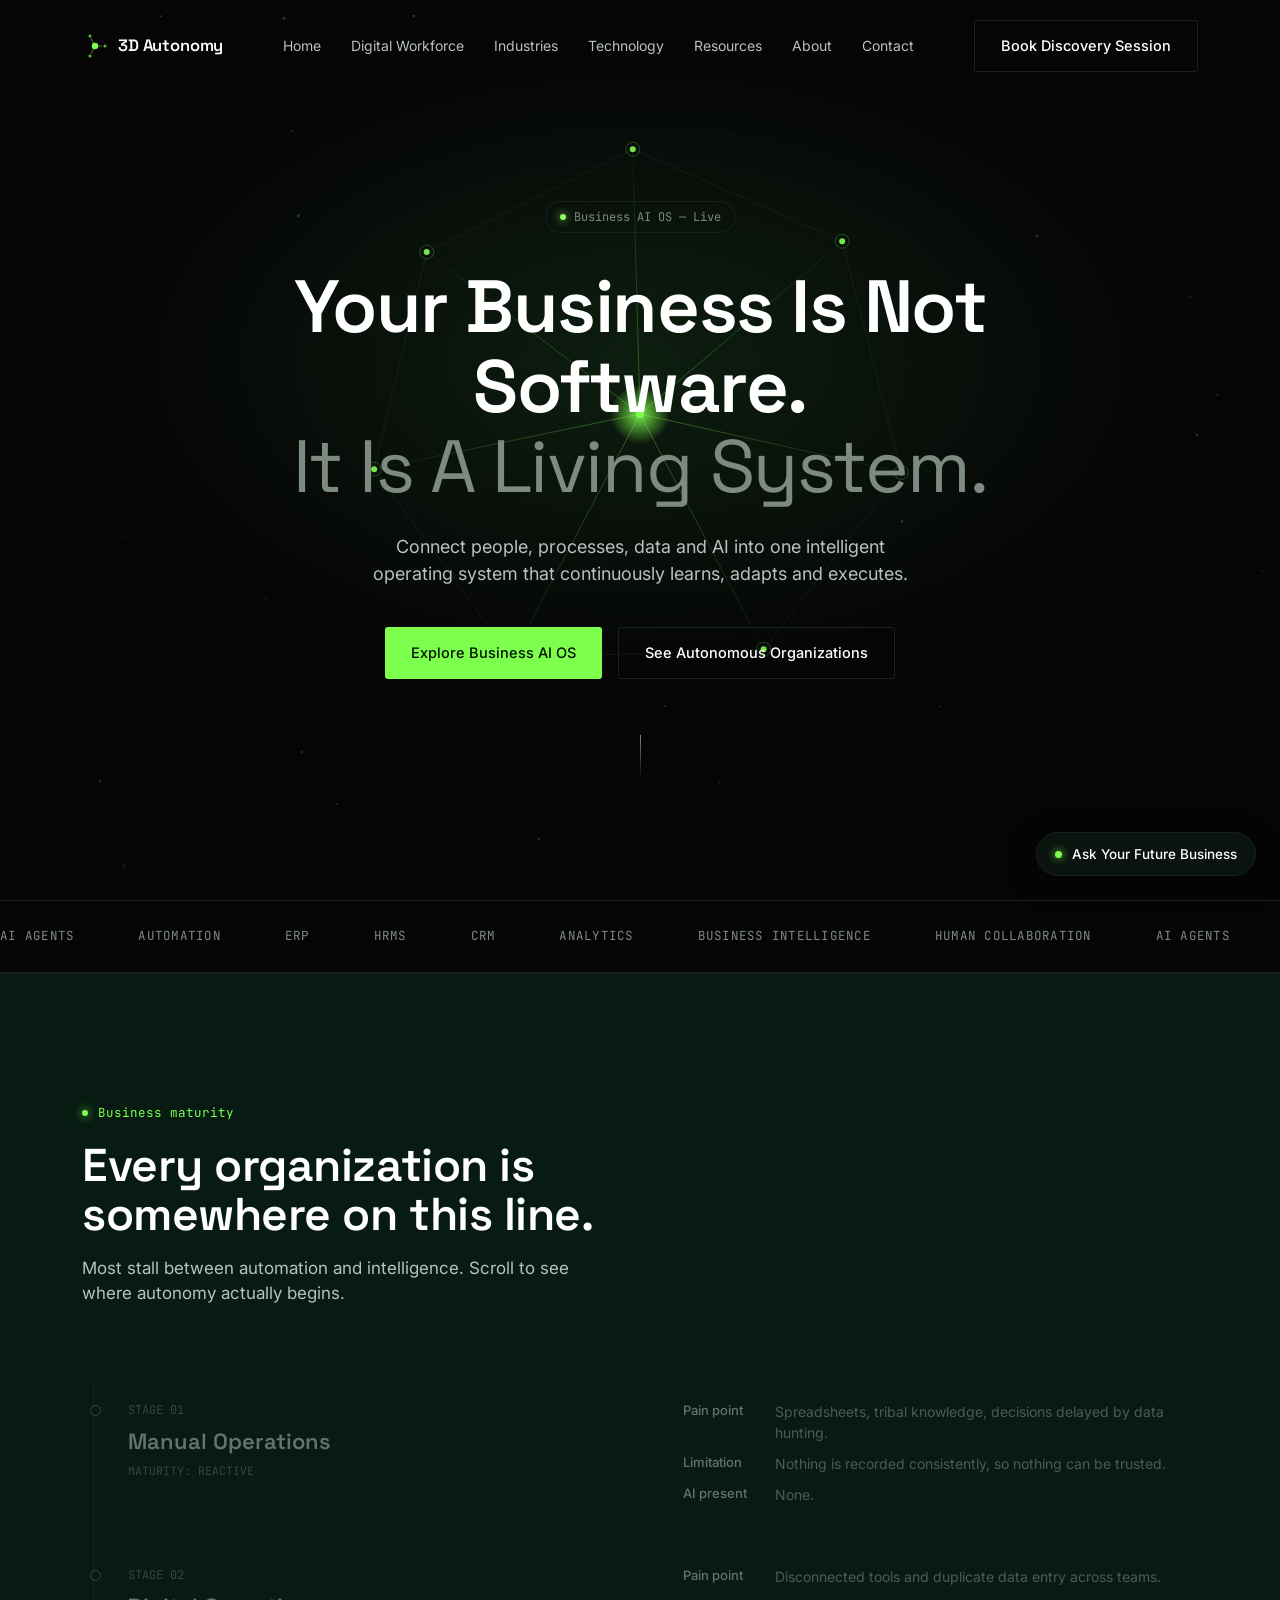
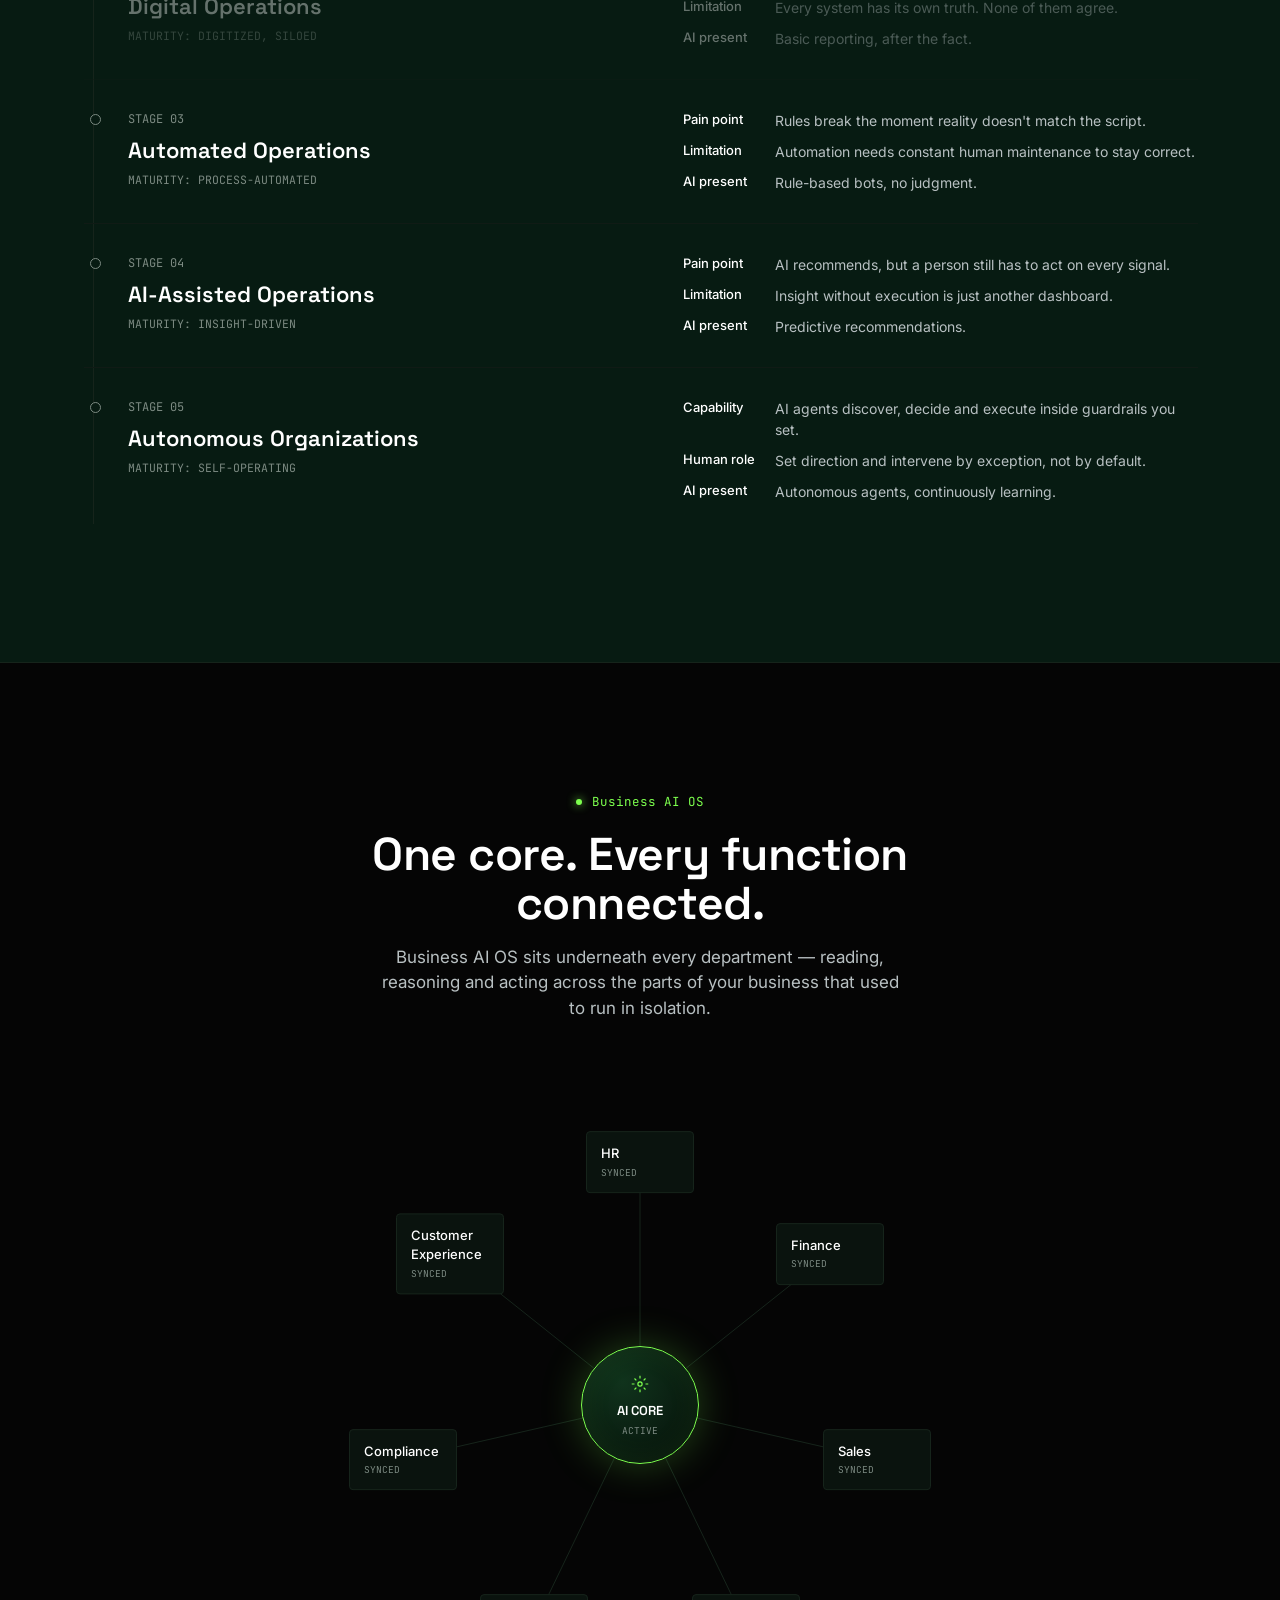
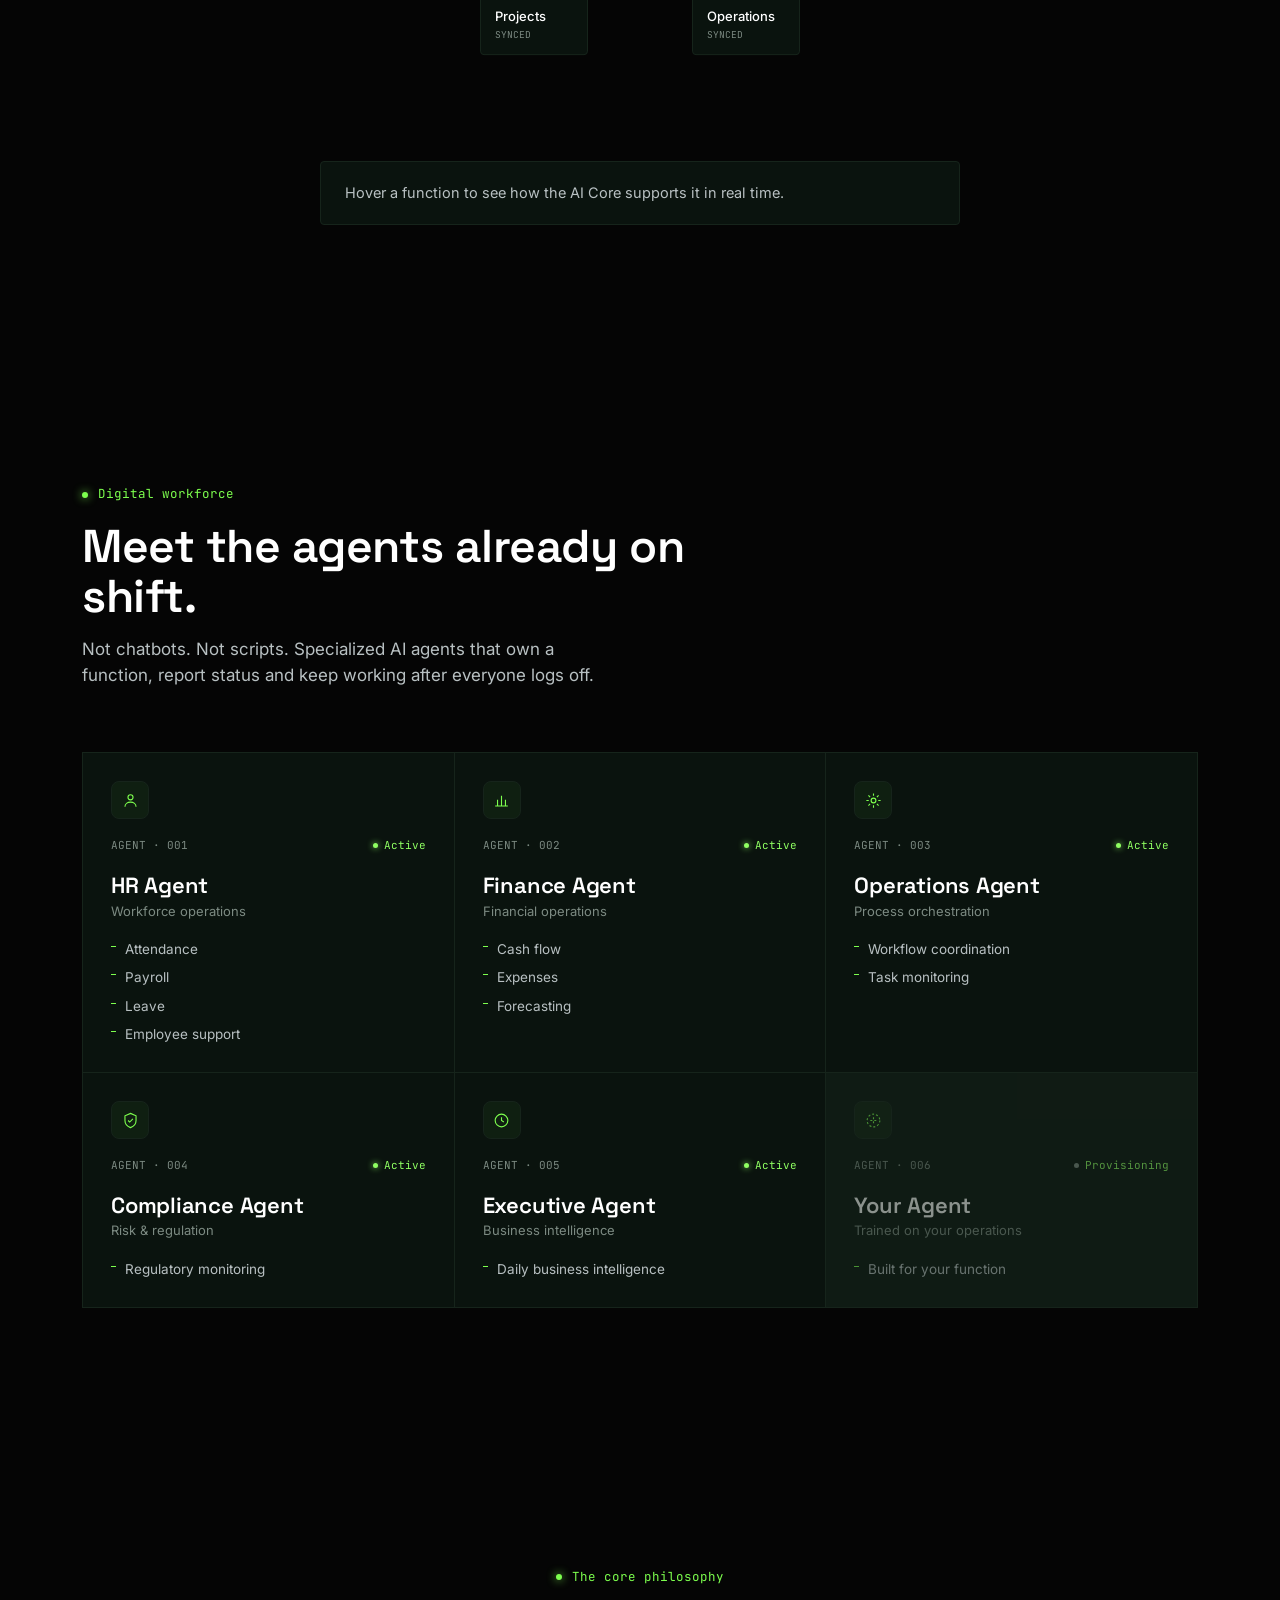
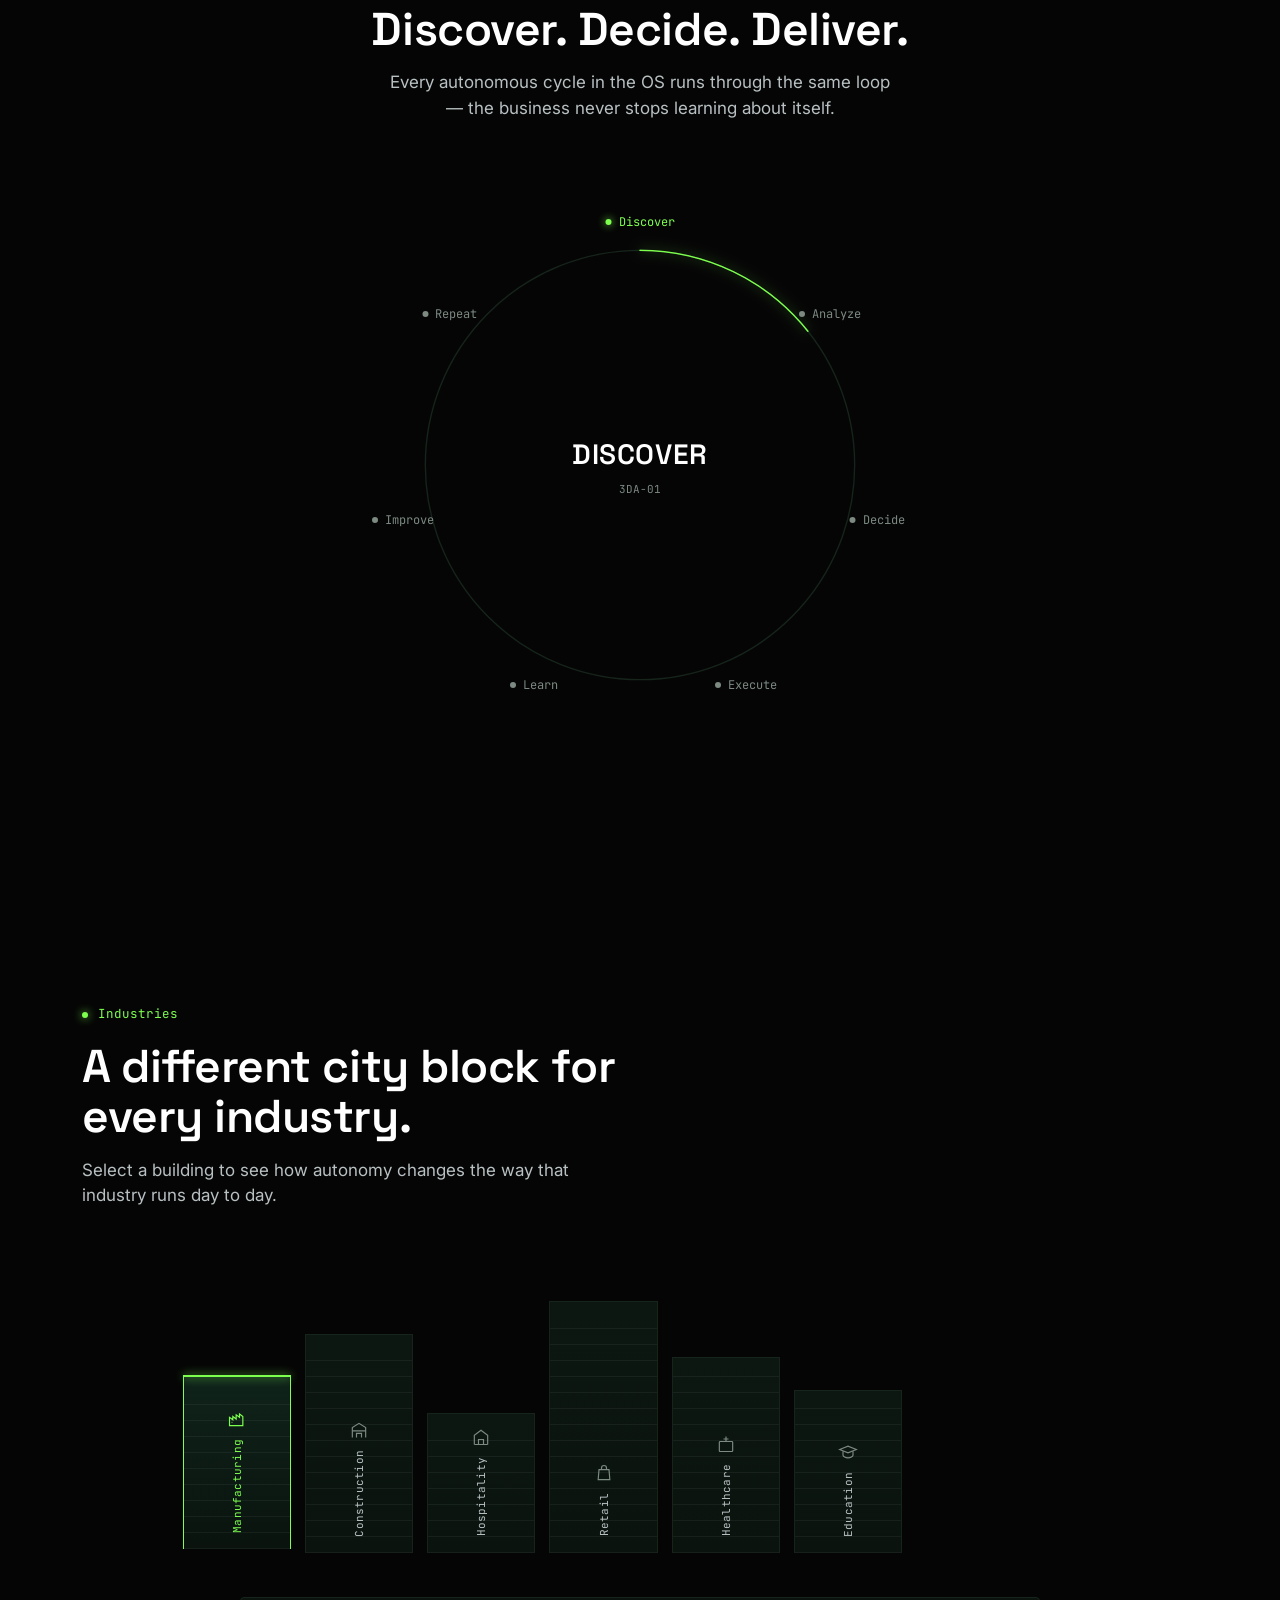
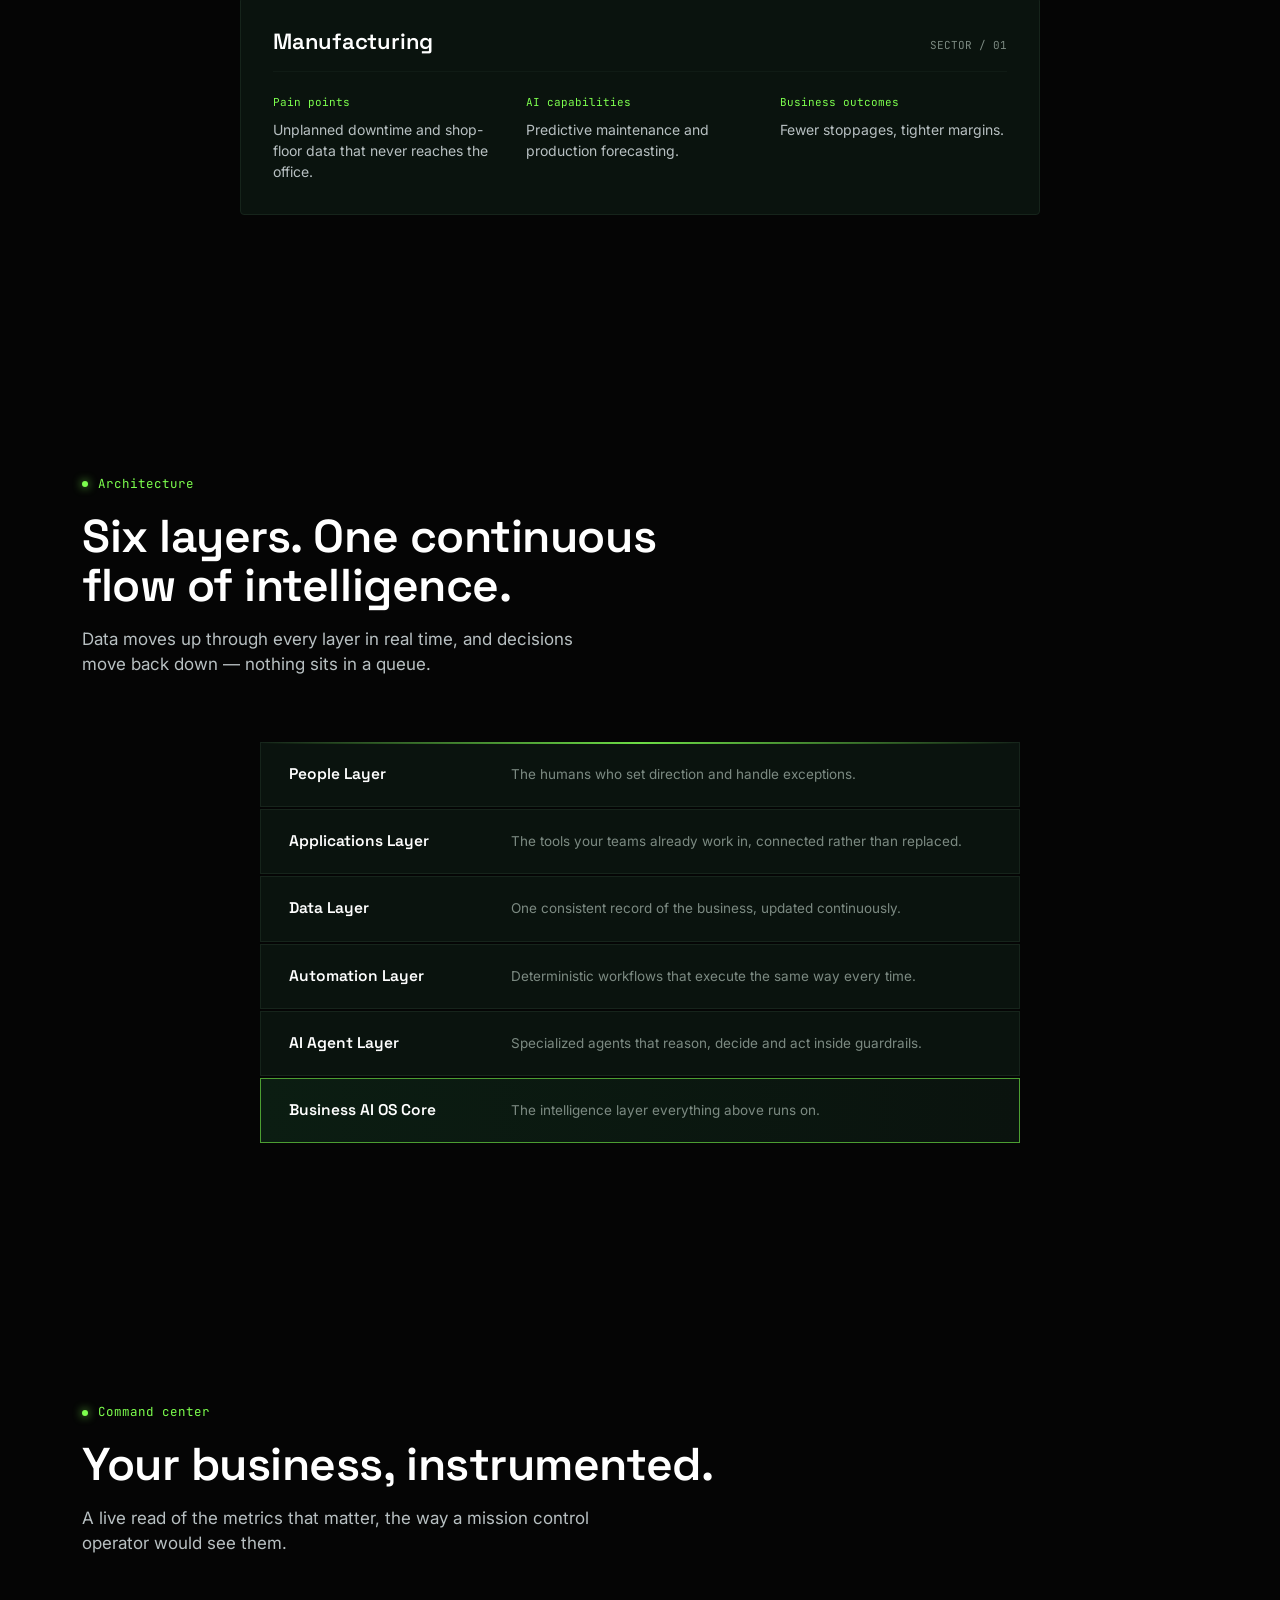
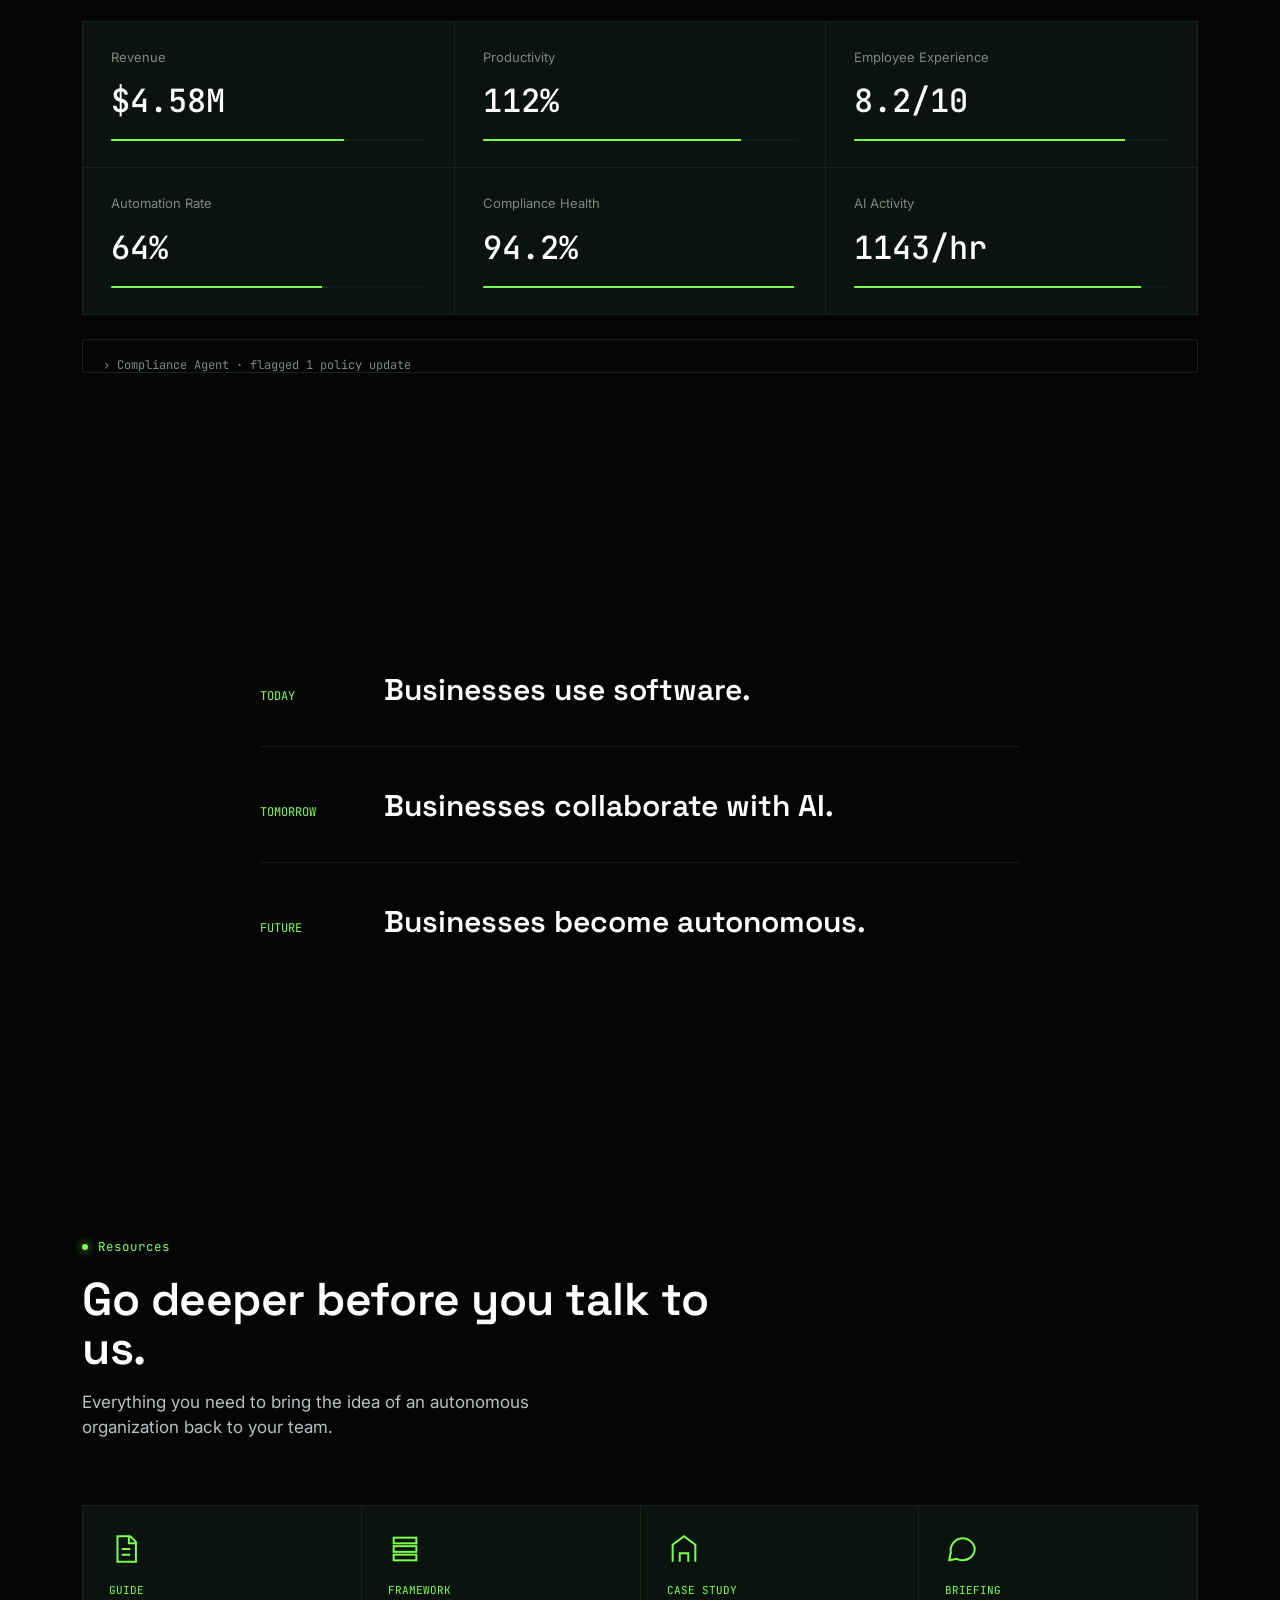
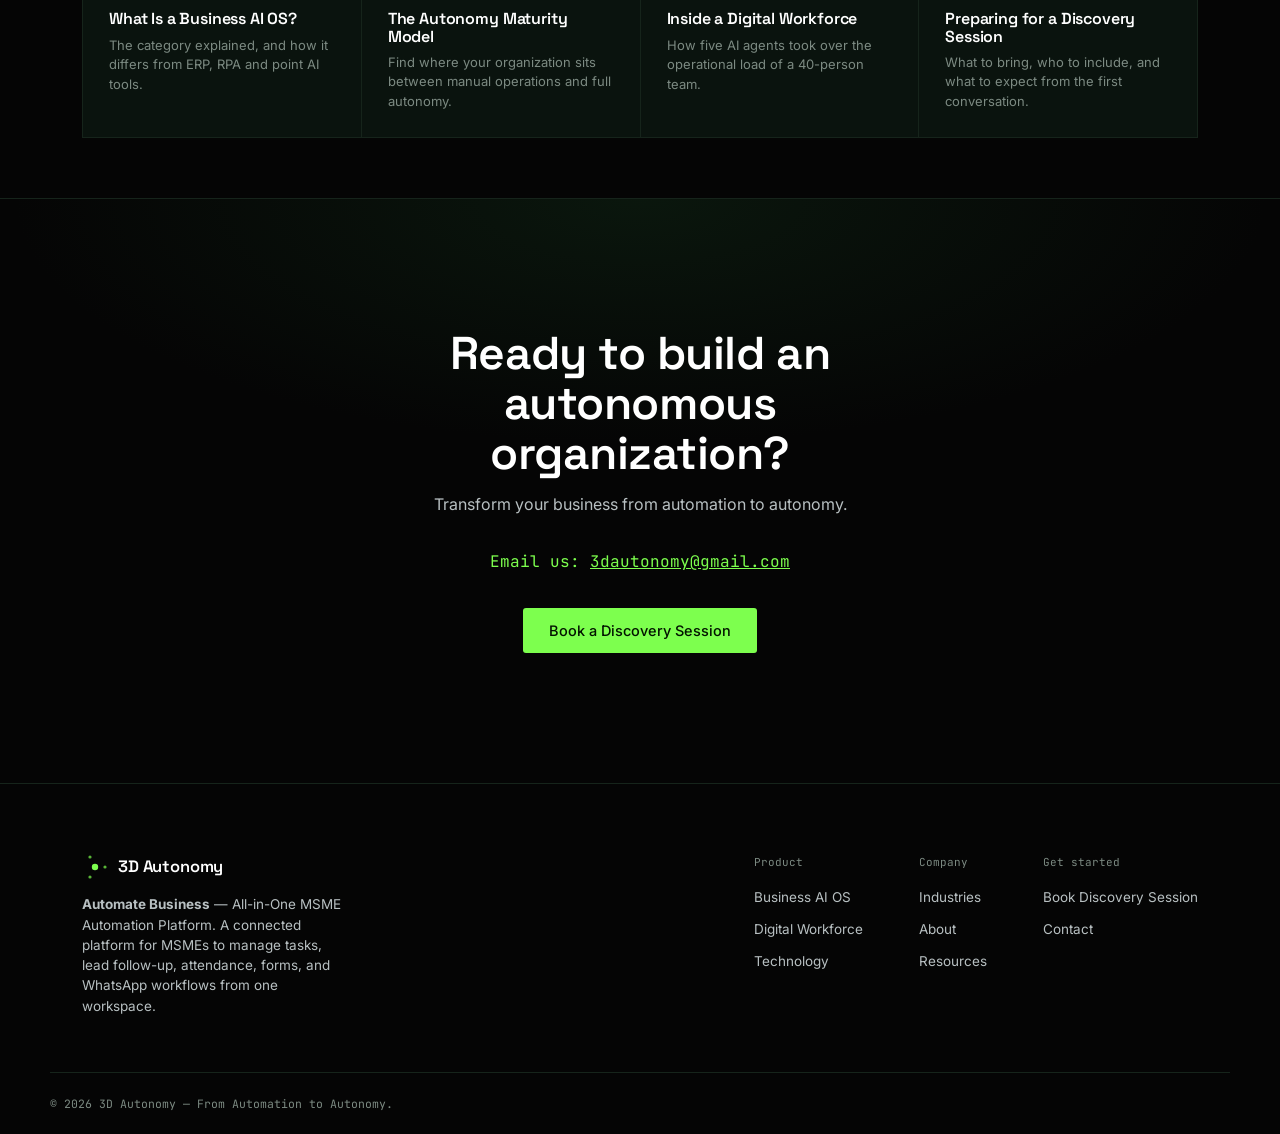
==== index.html @ 0f7bc3d1 "init" ====
<!DOCTYPE html>
<html lang="en">
<head>
<meta charset="UTF-8">
<meta name="viewport" content="width=device-width, initial-scale=1.0">
<title>3D Autonomy — The Operating System for Autonomous Organizations</title>
<meta name="description" content="3D Autonomy is a Business AI OS that unifies AI agents, automation, ERP, HRMS, CRM and analytics into one intelligence layer — moving organizations from automation to autonomy.">
<link rel="icon" type="image/svg+xml" href="data:image/svg+xml,%3Csvg xmlns='http://www.w3.org/2000/svg' style='transform:rotate(90deg)' viewBox='0 0 26 26'%3E%3Ccircle cx='13' cy='13' r='3.2' fill='%237DFF4E'/%3E%3Ccircle cx='13' cy='3' r='1.6' fill='%237DFF4E' opacity='0.7'/%3E%3Ccircle cx='23' cy='18' r='1.6' fill='%237DFF4E' opacity='0.7'/%3E%3Ccircle cx='3' cy='18' r='1.6' fill='%237DFF4E' opacity='0.7'/%3E%3Cpath d='M13 6V10.5M13 13L20.8 17M13 13L5.2 17' stroke='%237DFF4E' stroke-width='1' opacity='0.5'/%3E%3C/svg%3E">
<link rel="preconnect" href="https://fonts.googleapis.com">
<link rel="preconnect" href="https://fonts.gstatic.com" crossorigin>
<link href="https://fonts.googleapis.com/css2?family=Space+Grotesk:wght@400;500;600;700&family=Inter:wght@400;500;600&family=JetBrains+Mono:wght@400;500&display=swap" rel="stylesheet">
<link rel="stylesheet" href="style.css">
</head>
<body>

<header id="site-header">
  <div class="wrap">
    <nav>
      <a href="#home" class="logo">
        <svg class="logo-mark" viewBox="0 0 26 26" fill="none">
          <circle cx="13" cy="13" r="3.2" fill="#7DFF4E"/>
          <circle cx="13" cy="3" r="1.6" fill="#7DFF4E" opacity="0.7"/>
          <circle cx="23" cy="18" r="1.6" fill="#7DFF4E" opacity="0.7"/>
          <circle cx="3" cy="18" r="1.6" fill="#7DFF4E" opacity="0.7"/>
          <path d="M13 6V10.5M13 13L20.8 17M13 13L5.2 17" stroke="#7DFF4E" stroke-width="1" opacity="0.5"/>
        </svg>
        3D Autonomy
      </a>
      <div class="nav-links" id="navLinks">
        <a href="#home">Home</a>
      <!--  <a href="#business-os">Business AI OS</a> -->
        <a href="#workforce">Digital Workforce</a>
        <a href="#industries">Industries</a>
        <a href="#technology">Technology</a>
        <a href="#resources">Resources</a>
        <a href="#about">About</a>
        <a href="#contact">Contact</a>
      </div>
      <div class="nav-cta">
        <a href="#contact" class="btn btn-ghost" id="openBookingNav">Book Discovery Session</a>
        <div class="nav-toggle" id="navToggle"><span></span><span></span><span></span></div>
      </div>
    </nav>
  </div>
</header>

<main>
<section class="hero" id="home">
  <canvas id="hero-canvas"></canvas>
  <div class="hero-status" id="heroStatus"><span class="pulse"></span> Business AI OS — Live</div>
  <div class="hero-content">
    <h1 id="heroH1">Your Business Is Not Software.<span class="accent-line">It Is A Living System.</span></h1>
    <p class="lead" id="heroLead">Connect people, processes, data and AI into one intelligent operating system that continuously learns, adapts and executes.</p>
    <div class="hero-ctas" id="heroCtas">
      <a href="#business-os" class="btn btn-primary">Explore Business AI OS</a>
      <a href="#future" class="btn btn-ghost">See Autonomous Organizations</a>
    </div>
  </div>
  <div class="hero-scroll-cue" id="heroCue"></div>
</section>

<div class="strip">
  <div class="strip-track">
    <span>AI AGENTS</span><span>AUTOMATION</span><span>ERP</span><span>HRMS</span><span>CRM</span><span>ANALYTICS</span><span>BUSINESS INTELLIGENCE</span><span>HUMAN COLLABORATION</span>
    <span>AI AGENTS</span><span>AUTOMATION</span><span>ERP</span><span>HRMS</span><span>CRM</span><span>ANALYTICS</span><span>BUSINESS INTELLIGENCE</span><span>HUMAN COLLABORATION</span>
  </div>
</div>

<section class="section evo" id="evolution">
  <div class="wrap">
    <div class="section-head">
      <div class="kicker"><span class="dot"></span>Business maturity</div>
      <h2>Every organization is somewhere on this line.</h2>
      <p>Most stall between automation and intelligence. Scroll to see where autonomy actually begins.</p>
    </div>
    <div class="evo-rail">
      <div class="evo-track" id="evoTrack">
        <div class="evo-line"></div>
        <div class="evo-line-fill" id="evoFill"></div>

        <div class="evo-stage" data-evo>
          <div class="evo-dot"></div>
          <div>
            <div class="evo-num">STAGE 01</div>
            <div class="evo-title">Manual Operations</div>
            <div class="evo-maturity">MATURITY: REACTIVE</div>
          </div>
          <div class="evo-detail">
            <div class="evo-detail-row"><b>Pain point</b>Spreadsheets, tribal knowledge, decisions delayed by data hunting.</div>
            <div class="evo-detail-row"><b>Limitation</b>Nothing is recorded consistently, so nothing can be trusted.</div>
            <div class="evo-detail-row"><b>AI present</b>None.</div>
          </div>
        </div>

        <div class="evo-stage" data-evo>
          <div class="evo-dot"></div>
          <div>
            <div class="evo-num">STAGE 02</div>
            <div class="evo-title">Digital Operations</div>
            <div class="evo-maturity">MATURITY: DIGITIZED, SILOED</div>
          </div>
          <div class="evo-detail">
            <div class="evo-detail-row"><b>Pain point</b>Disconnected tools and duplicate data entry across teams.</div>
            <div class="evo-detail-row"><b>Limitation</b>Every system has its own truth. None of them agree.</div>
            <div class="evo-detail-row"><b>AI present</b>Basic reporting, after the fact.</div>
          </div>
        </div>

        <div class="evo-stage" data-evo>
          <div class="evo-dot"></div>
          <div>
            <div class="evo-num">STAGE 03</div>
            <div class="evo-title">Automated Operations</div>
            <div class="evo-maturity">MATURITY: PROCESS-AUTOMATED</div>
          </div>
          <div class="evo-detail">
            <div class="evo-detail-row"><b>Pain point</b>Rules break the moment reality doesn't match the script.</div>
            <div class="evo-detail-row"><b>Limitation</b>Automation needs constant human maintenance to stay correct.</div>
            <div class="evo-detail-row"><b>AI present</b>Rule-based bots, no judgment.</div>
          </div>
        </div>

        <div class="evo-stage" data-evo>
          <div class="evo-dot"></div>
          <div>
            <div class="evo-num">STAGE 04</div>
            <div class="evo-title">AI-Assisted Operations</div>
            <div class="evo-maturity">MATURITY: INSIGHT-DRIVEN</div>
          </div>
          <div class="evo-detail">
            <div class="evo-detail-row"><b>Pain point</b>AI recommends, but a person still has to act on every signal.</div>
            <div class="evo-detail-row"><b>Limitation</b>Insight without execution is just another dashboard.</div>
            <div class="evo-detail-row"><b>AI present</b>Predictive recommendations.</div>
          </div>
        </div>

        <div class="evo-stage" data-evo>
          <div class="evo-dot"></div>
          <div>
            <div class="evo-num">STAGE 05</div>
            <div class="evo-title">Autonomous Organizations</div>
            <div class="evo-maturity">MATURITY: SELF-OPERATING</div>
          </div>
          <div class="evo-detail">
            <div class="evo-detail-row"><b>Capability</b>AI agents discover, decide and execute inside guardrails you set.</div>
            <div class="evo-detail-row"><b>Human role</b>Set direction and intervene by exception, not by default.</div>
            <div class="evo-detail-row"><b>AI present</b>Autonomous agents, continuously learning.</div>
          </div>
        </div>
      </div>
    </div>
  </div>
</section>

<section class="section os-section" id="business-os">
  <div class="wrap">
    <div class="section-head" style="margin-left:auto; margin-right:auto; text-align:center;">
      <div class="kicker" style="justify-content:center;"><span class="dot"></span>Business AI OS</div>
      <h2>One core. Every function connected.</h2>
      <p style="margin:0 auto;">Business AI OS sits underneath every department — reading, reasoning and acting across the parts of your business that used to run in isolation.</p>
    </div>
    <div class="os-diagram" id="osDiagram">
      <svg class="os-lines" id="osLines" viewBox="0 0 640 640"></svg>
      <div class="os-core"><svg class="os-core-icon" viewBox="0 0 24 24" fill="none" stroke="currentColor" stroke-width="1.3"><circle cx="12" cy="12" r="2.3"/><path d="M12 3v3M12 18v3M3 12h3M18 12h3M6 6l2 2M16 16l2 2M18 6l-2 2M8 16l-2 2"/></svg><span>AI CORE</span><small>ACTIVE</small></div>
    </div>
    <div class="os-detail" id="osDetail">Hover a function to see how the AI Core supports it in real time.</div>
  </div>
</section>

<section class="section workforce" id="workforce">
  <div class="wrap">
    <div class="section-head">
      <div class="kicker"><span class="dot"></span>Digital workforce</div>
      <h2>Meet the agents already on shift.</h2>
      <p>Not chatbots. Not scripts. Specialized AI agents that own a function, report status and keep working after everyone logs off.</p>
    </div>
    <div class="agent-grid">
      <div class="agent-card">
        <div class="agent-icon"><svg viewBox="0 0 24 24" fill="none" stroke="currentColor" stroke-width="1.4"><circle cx="12" cy="8" r="3.2"/><path d="M5 20c0-3.5 3.1-6 7-6s7 2.5 7 6"/></svg></div>
        <div class="agent-top">
          <div class="agent-id">AGENT · 001</div>
          <div class="agent-status"><span class="pulse-sm"></span>Active</div>
        </div>
        <h3>HR Agent</h3>
        <p class="agent-role">Workforce operations</p>
        <ul class="agent-tasks">
          <li>Attendance</li><li>Payroll</li><li>Leave</li><li>Employee support</li>
        </ul>
      </div>
      <div class="agent-card">
        <div class="agent-icon"><svg viewBox="0 0 24 24" fill="none" stroke="currentColor" stroke-width="1.4"><path d="M4 19h16M7 19V11M12 19V6M17 19v-8"/></svg></div>
        <div class="agent-top">
          <div class="agent-id">AGENT · 002</div>
          <div class="agent-status"><span class="pulse-sm"></span>Active</div>
        </div>
        <h3>Finance Agent</h3>
        <p class="agent-role">Financial operations</p>
        <ul class="agent-tasks">
          <li>Cash flow</li><li>Expenses</li><li>Forecasting</li>
        </ul>
      </div>
      <div class="agent-card">
        <div class="agent-icon"><svg viewBox="0 0 24 24" fill="none" stroke="currentColor" stroke-width="1.4"><circle cx="12" cy="12" r="3"/><path d="M12 3v3M12 18v3M3 12h3M18 12h3M5.6 5.6l2.1 2.1M16.3 16.3l2.1 2.1M18.4 5.6l-2.1 2.1M7.7 16.3l-2.1 2.1"/></svg></div>
        <div class="agent-top">
          <div class="agent-id">AGENT · 003</div>
          <div class="agent-status"><span class="pulse-sm"></span>Active</div>
        </div>
        <h3>Operations Agent</h3>
        <p class="agent-role">Process orchestration</p>
        <ul class="agent-tasks">
          <li>Workflow coordination</li><li>Task monitoring</li>
        </ul>
      </div>
      <div class="agent-card">
        <div class="agent-icon"><svg viewBox="0 0 24 24" fill="none" stroke="currentColor" stroke-width="1.4"><path d="M12 3l7 3v6c0 4.5-3 7.5-7 9-4-1.5-7-4.5-7-9V6l7-3z"/><path d="M9 12l2 2 4-4"/></svg></div>
        <div class="agent-top">
          <div class="agent-id">AGENT · 004</div>
          <div class="agent-status"><span class="pulse-sm"></span>Active</div>
        </div>
        <h3>Compliance Agent</h3>
        <p class="agent-role">Risk &amp; regulation</p>
        <ul class="agent-tasks">
          <li>Regulatory monitoring</li>
        </ul>
      </div>
      <div class="agent-card">
        <div class="agent-icon"><svg viewBox="0 0 24 24" fill="none" stroke="currentColor" stroke-width="1.4"><circle cx="12" cy="12" r="8"/><path d="M12 8v4l3 2"/></svg></div>
        <div class="agent-top">
          <div class="agent-id">AGENT · 005</div>
          <div class="agent-status"><span class="pulse-sm"></span>Active</div>
        </div>
        <h3>Executive Agent</h3>
        <p class="agent-role">Business intelligence</p>
        <ul class="agent-tasks">
          <li>Daily business intelligence</li>
        </ul>
      </div>
      <div class="agent-card agent-card-ghost">
        <div class="agent-icon"><svg viewBox="0 0 24 24" fill="none" stroke="currentColor" stroke-width="1.4" stroke-dasharray="2.5 2.5"><circle cx="12" cy="12" r="8"/><path d="M12 8v8M8 12h8"/></svg></div>
        <div class="agent-top">
          <div class="agent-id">AGENT · 006</div>
          <div class="agent-status"><span class="pulse-sm off"></span>Provisioning</div>
        </div>
        <h3>Your Agent</h3>
        <p class="agent-role">Trained on your operations</p>
        <ul class="agent-tasks">
          <li>Built for your function</li>
        </ul>
      </div>
    </div>
  </div>
</section>

<section class="section loop-section" id="loop">
  <div class="wrap">
    <div class="section-head" style="margin-left:auto;margin-right:auto;text-align:center;">
      <div class="kicker" style="justify-content:center;"><span class="dot"></span>The core philosophy</div>
      <h2>Discover. Decide. Deliver.</h2>
      <p style="margin:0 auto;">Every autonomous cycle in the OS runs through the same loop — the business never stops learning about itself.</p>
    </div>
    <div class="loop-wrap">
      <svg class="loop-svg" viewBox="0 0 600 600" id="loopSvg">
        <circle cx="300" cy="300" r="230" class="loop-track"/>
        <circle cx="300" cy="300" r="230" class="loop-progress" id="loopProgress"/>
      </svg>
      <div class="loop-center">
        <div class="loop-phase" id="loopPhaseLabel">DISCOVER</div>
        <div class="loop-sub">3DA-01</div>
      </div>
      <div class="loop-node" data-i="0"><span class="ln-dot"></span>Discover</div>
      <div class="loop-node" data-i="1"><span class="ln-dot"></span>Analyze</div>
      <div class="loop-node" data-i="2"><span class="ln-dot"></span>Decide</div>
      <div class="loop-node" data-i="3"><span class="ln-dot"></span>Execute</div>
      <div class="loop-node" data-i="4"><span class="ln-dot"></span>Learn</div>
      <div class="loop-node" data-i="5"><span class="ln-dot"></span>Improve</div>
      <div class="loop-node" data-i="6"><span class="ln-dot"></span>Repeat</div>
    </div>
  </div>
</section>

<section class="section industries" id="industries">
  <div class="wrap">
    <div class="section-head">
      <div class="kicker"><span class="dot"></span>Industries</div>
      <h2>A different city block for every industry.</h2>
      <p>Select a building to see how autonomy changes the way that industry runs day to day.</p>
    </div>
    <div class="city">
      <div class="city-buildings" id="cityBuildings">
        <button class="building" data-ind="0" style="--h:62%">
          <svg class="b-icon" viewBox="0 0 24 24" fill="none" stroke="currentColor" stroke-width="1.4"><path d="M3 20V10l4 3V9l4 3V7l4 3V6l4 3v11H3z"/><circle cx="6" cy="16" r="0.6" fill="currentColor" stroke="none"/></svg>
          <span class="b-label">Manufacturing</span>
        </button>
        <button class="building" data-ind="1" style="--h:78%">
          <svg class="b-icon" viewBox="0 0 24 24" fill="none" stroke="currentColor" stroke-width="1.4"><path d="M4 21V9l8-5 8 5v12"/><path d="M4 13h16M9 21v-5h6v5"/></svg>
          <span class="b-label">Construction</span>
        </button>
        <button class="building" data-ind="2" style="--h:50%">
          <svg class="b-icon" viewBox="0 0 24 24" fill="none" stroke="currentColor" stroke-width="1.4"><path d="M4 21V10l8-6 8 6v11"/><path d="M9 21v-6h6v6M4 21h16"/></svg>
          <span class="b-label">Hospitality</span>
        </button>
        <button class="building" data-ind="3" style="--h:90%">
          <svg class="b-icon" viewBox="0 0 24 24" fill="none" stroke="currentColor" stroke-width="1.4"><path d="M6 8h12l1 12H5L6 8z"/><path d="M9 8V6a3 3 0 0 1 6 0v2"/></svg>
          <span class="b-label">Retail</span>
        </button>
        <button class="building" data-ind="4" style="--h:70%">
          <svg class="b-icon" viewBox="0 0 24 24" fill="none" stroke="currentColor" stroke-width="1.4"><path d="M12 3v6M9 6h6"/><rect x="4" y="9" width="16" height="12" rx="1"/></svg>
          <span class="b-label">Healthcare</span>
        </button>
        <button class="building" data-ind="5" style="--h:58%">
          <svg class="b-icon" viewBox="0 0 24 24" fill="none" stroke="currentColor" stroke-width="1.4"><path d="M2 9l10-4 10 4-10 4L2 9z"/><path d="M6 11v5c0 1.5 3 3 6 3s6-1.5 6-3v-5"/></svg>
          <span class="b-label">Education</span>
        </button>
      </div>
      <div class="city-ground"></div>
    </div>
    <div class="city-detail" id="cityDetail">
      <div class="cd-inner">
        <div class="cd-head">
          <h3 id="cdTitle">Manufacturing</h3>
          <div class="cd-tag mono" id="cdTag">SECTOR / 01</div>
        </div>
        <div class="cd-grid">
          <div><div class="cd-label">Pain points</div><p id="cdPain"></p></div>
          <div><div class="cd-label">AI capabilities</div><p id="cdCap"></p></div>
          <div><div class="cd-label">Business outcomes</div><p id="cdOut"></p></div>
        </div>
      </div>
    </div>
  </div>
</section>

<section class="section technology" id="technology">
  <img class="section-bg-image" src="https://images.pexels.com/photos/159220/printed-circuit-board-print-plate-via-macro-159220.jpeg?auto=compress&cs=tinysrgb&w=1600" alt="" aria-hidden="true" loading="lazy" onerror="this.style.display='none';">
  <div class="wrap">
    <div class="section-head">
      <div class="kicker"><span class="dot"></span>Architecture</div>
      <h2>Six layers. One continuous flow of intelligence.</h2>
      <p>Data moves up through every layer in real time, and decisions move back down — nothing sits in a queue.</p>
    </div>
    <div class="stack" id="stack">
      <div class="stack-layer" data-l="0"><div class="sl-name">People Layer</div><div class="sl-desc">The humans who set direction and handle exceptions.</div></div>
      <div class="stack-layer" data-l="1"><div class="sl-name">Applications Layer</div><div class="sl-desc">The tools your teams already work in, connected rather than replaced.</div></div>
      <div class="stack-layer" data-l="2"><div class="sl-name">Data Layer</div><div class="sl-desc">One consistent record of the business, updated continuously.</div></div>
      <div class="stack-layer" data-l="3"><div class="sl-name">Automation Layer</div><div class="sl-desc">Deterministic workflows that execute the same way every time.</div></div>
      <div class="stack-layer" data-l="4"><div class="sl-name">AI Agent Layer</div><div class="sl-desc">Specialized agents that reason, decide and act inside guardrails.</div></div>
      <div class="stack-layer stack-core" data-l="5"><div class="sl-name">Business AI OS Core</div><div class="sl-desc">The intelligence layer everything above runs on.</div></div>
      <div class="stack-pulse" id="stackPulse"></div>
    </div>
  </div>
</section>

<section class="section command" id="command-center">
  <img class="section-bg-image" src="https://images.pexels.com/photos/17323801/pexels-photo-17323801/free-photo-of-network-rack.jpeg?auto=compress&w=1600" alt="" aria-hidden="true" loading="lazy" onerror="this.style.display='none';">
  <div class="wrap">
    <div class="section-head">
      <div class="kicker"><span class="dot"></span>Command center</div>
      <h2>Your business, instrumented.</h2>
      <p>A live read of the metrics that matter, the way a mission control operator would see them.</p>
    </div>
    <div class="cc-grid" id="ccGrid">
      <div class="cc-card">
        <div class="cc-label">Revenue</div>
        <div class="cc-value mono" data-target="4.82" data-prefix="$" data-suffix="M">$0.00M</div>
        <div class="cc-bar"><span style="width:74%"></span></div>
      </div>
      <div class="cc-card">
        <div class="cc-label">Productivity</div>
        <div class="cc-value mono" data-target="118" data-suffix="%">0%</div>
        <div class="cc-bar"><span style="width:82%"></span></div>
      </div>
      <div class="cc-card">
        <div class="cc-label">Employee Experience</div>
        <div class="cc-value mono" data-target="8.6" data-suffix="/10">0/10</div>
        <div class="cc-bar"><span style="width:86%"></span></div>
      </div>
      <div class="cc-card">
        <div class="cc-label">Automation Rate</div>
        <div class="cc-value mono" data-target="67" data-suffix="%">0%</div>
        <div class="cc-bar"><span style="width:67%"></span></div>
      </div>
      <div class="cc-card">
        <div class="cc-label">Compliance Health</div>
        <div class="cc-value mono" data-target="99.2" data-suffix="%">0%</div>
        <div class="cc-bar"><span style="width:99%"></span></div>
      </div>
      <div class="cc-card">
        <div class="cc-label">AI Activity</div>
        <div class="cc-value mono" data-target="1204" data-suffix="/hr">0/hr</div>
        <div class="cc-bar"><span style="width:91%"></span></div>
      </div>
    </div>
    <div class="cc-feed mono" id="ccFeed"></div>
  </div>
</section>

<section class="section future" id="future">
  <div class="wrap">
    <div class="future-track">
      <div class="future-row" data-f>
        <div class="future-when mono">TODAY</div>
        <div class="future-what">Businesses use software.</div>
      </div>
      <div class="future-row" data-f>
        <div class="future-when mono">TOMORROW</div>
        <div class="future-what">Businesses collaborate with AI.</div>
      </div>
      <div class="future-row" data-f>
        <div class="future-when mono">FUTURE</div>
        <div class="future-what">Businesses become autonomous.</div>
      </div>
    </div>
  </div>
</section>

<section class="section" id="resources" style="padding-bottom:60px;">
  <div class="wrap">
    <div class="section-head">
      <div class="kicker"><span class="dot"></span>Resources</div>
      <h2>Go deeper before you talk to us.</h2>
      <p>Everything you need to bring the idea of an autonomous organization back to your team.</p>
    </div>
    <div class="resources-grid">
      <div class="resource-card">
        <div class="resource-icon"><svg viewBox="0 0 24 24" fill="none" stroke="currentColor" stroke-width="1.4"><path d="M6 3h9l4 4v14H6V3z"/><path d="M14 3v5h5M9 12h6M9 16h6"/></svg></div>
        <div class="resource-tag">GUIDE</div>
        <h4>What Is a Business AI OS?</h4>
        <p>The category explained, and how it differs from ERP, RPA and point AI tools.</p>
      </div>
      <div class="resource-card">
        <div class="resource-icon"><svg viewBox="0 0 24 24" fill="none" stroke="currentColor" stroke-width="1.4"><rect x="4" y="4" width="16" height="4"/><rect x="4" y="10" width="16" height="4"/><rect x="4" y="16" width="16" height="4"/></svg></div>
        <div class="resource-tag">FRAMEWORK</div>
        <h4>The Autonomy Maturity Model</h4>
        <p>Find where your organization sits between manual operations and full autonomy.</p>
      </div>
      <div class="resource-card">
        <div class="resource-icon"><svg viewBox="0 0 24 24" fill="none" stroke="currentColor" stroke-width="1.4"><path d="M4 21V9l8-6 8 6v12"/><path d="M9 21v-6h6v6"/></svg></div>
        <div class="resource-tag">CASE STUDY</div>
        <h4>Inside a Digital Workforce</h4>
        <p>How five AI agents took over the operational load of a 40-person team.</p>
      </div>
      <div class="resource-card">
        <div class="resource-icon"><svg viewBox="0 0 24 24" fill="none" stroke="currentColor" stroke-width="1.4"><path d="M21 11.5a8.4 8.4 0 0 1-8.9 8.4 8.5 8.5 0 0 1-3.8-1L3 20l1.1-5.5A8.4 8.4 0 1 1 21 11.5z"/></svg></div>
        <div class="resource-tag">BRIEFING</div>
        <h4>Preparing for a Discovery Session</h4>
        <p>What to bring, who to include, and what to expect from the first conversation.</p>
      </div>
    </div>
  </div>
</section>

<section class="section contact" id="contact">
  <div class="wrap contact-wrap">
    <h2>Ready to build an autonomous organization?</h2>
    <p>Transform your business from automation to autonomy.</p>
        <div style="margin-bottom: 34px; font-family: var(--font-mono); color: var(--accent);">
          Email us: <a href="mailto:3dautonomy@gmail.com" style="text-decoration: underline;">3dautonomy@gmail.com</a>
        </div>
        <button type="button" class="btn btn-primary" id="openBookingContact">Book a Discovery Session</button>
  </div>
</section>

<footer id="about">
  <div class="wrap footer-grid">
    <div>
      <a href="#home" class="logo footer-logo">
        <svg class="logo-mark" viewBox="0 0 26 26" fill="none">
          <circle cx="13" cy="13" r="3.2" fill="#7DFF4E"/>
          <circle cx="13" cy="3" r="1.6" fill="#7DFF4E" opacity="0.7"/>
          <circle cx="23" cy="18" r="1.6" fill="#7DFF4E" opacity="0.7"/>
          <circle cx="3" cy="18" r="1.6" fill="#7DFF4E" opacity="0.7"/>
        </svg>
        3D Autonomy
      </a>
      <p class="footer-tag"><strong>Automate Business</strong> — All-in-One MSME Automation Platform. A connected platform for MSMEs to manage tasks, lead follow-up, attendance, forms, and WhatsApp workflows from one workspace.</p>
    </div>
    <div class="footer-cols">
      <div>
        <div class="footer-h">Product</div>
        <a href="#business-os">Business AI OS</a>
        <a href="#workforce">Digital Workforce</a>
        <a href="#technology">Technology</a>
      </div>
      <div>
        <div class="footer-h">Company</div>
        <a href="#industries">Industries</a>
        <a href="#about">About</a>
        <a href="#resources">Resources</a>
      </div>
      <div>
        <div class="footer-h">Get started</div>
        <a href="#contact" id="openBookingFooter">Book Discovery Session</a>
        <a href="#contact">Contact</a>
      </div>
    </div>
  </div>
  <div class="wrap footer-bottom mono">© 2026 3D Autonomy — From Automation to Autonomy.</div>
</footer>
</main>

<div class="copilot" id="copilot">
  <div class="copilot-panel" id="copilotPanel">
    <div class="cp-head">
      <div>
        <div class="cp-title">Ask Your Future Business</div>
        <div class="cp-sub mono">Strategist mode</div>
      </div>
      <button class="cp-close" id="cpClose">&times;</button>
    </div>
    <div class="cp-body" id="cpBody">
      <div class="cp-msg cp-msg-bot">I think in systems, not tickets. Ask me where autonomy could take your business.</div>
    </div>
    <div class="cp-prompts" id="cpPrompts">
      <button data-q="How can I reduce manual work?">How can I reduce manual work?</button>
      <button data-q="What is Business AI OS?">What is Business AI OS?</button>
      <button data-q="How can AI improve operations?">How can AI improve operations?</button>
      <button data-q="What does an autonomous organization look like?">What does an autonomous organization look like?</button>
    </div>
    <form class="cp-input-row" id="cpForm">
      <input type="text" id="cpInput" placeholder="Ask about your business..." autocomplete="off">
      <button type="submit" aria-label="Send">→</button>
    </form>
  </div>
  <button class="copilot-fab" id="copilotFab">
    <span class="fab-dot"></span>
    <span class="fab-label">Ask Your Future Business</span>
  </button>
</div>

<div class="modal-overlay" id="bookingOverlay">
  <div class="modal-box">
    <div class="modal-head">
      <h3>Book a Discovery Session</h3>
      <button class="modal-close" id="bookingClose">&times;</button>
    </div>
    <p class="modal-sub">30 minutes to map your operations against Business AI OS. No deck, no pitch — just your business.</p>

    <form id="bookingForm">
      <div class="form-two">
        <div class="form-row">
          <label>Full name</label>
          <input type="text" id="bkName" required>
        </div>
        <div class="form-row">
          <label>Work email</label>
          <input type="email" id="bkEmail" required>
        </div>
      </div>
      <div class="form-two">
        <div class="form-row">
          <label>Company</label>
          <input type="text" id="bkCompany" required>
        </div>
        <div class="form-row">
          <label>Team size</label>
          <select id="bkSize">
            <option>1–20</option>
            <option>21–100</option>
            <option>101–500</option>
            <option>500+</option>
          </select>
        </div>
      </div>
      <div class="form-row">
        <label>What would you want AI to take off your plate first?</label>
        <textarea id="bkMessage" rows="3"></textarea>
      </div>
      <button type="submit" class="btn btn-primary modal-submit">Confirm Discovery Session</button>
      <div class="modal-note">Your details are saved in this browser so we can follow up.</div>
    </form>

    <div class="modal-success" id="bookingSuccess">
      <div class="ms-icon">✓</div>
      <h4>Session request received.</h4>
      <p id="bookingSuccessText">We'll reach out shortly to confirm a time.</p>
    </div>
  </div>
</div>

<script src="script.js"></script>
</body>
</html>
---- style.css ----
:root{
  --bg:#050505;
  --bg-2:#071B12;
  --bg-panel:#0A130E;
  --bg-panel-2:#0D1712;
  --line:#16241B;
  --line-soft:#101B15;
  --accent:#7DFF4E;
  --accent-dim:#4C9E32;
  --success:#8FFF62;
  --text:#FFFFFF;
  --muted:#B8C0C2;
  --muted-2:#7C8A82;
  --font-display:'Space Grotesk', sans-serif;
  --font-body:'Inter', sans-serif;
  --font-mono:'JetBrains Mono', monospace;
  --container: 1180px;
  --ease: cubic-bezier(.16,.84,.28,1);
}
*{margin:0;padding:0;box-sizing:border-box;}
html{scroll-behavior:smooth;}
body{
  background:var(--bg);
  color:var(--text);
  font-family:var(--font-body);
  line-height:1.5;
  -webkit-font-smoothing:antialiased;
  overflow-x:hidden;
}
@media (prefers-reduced-motion: reduce){
  *{animation-duration:0.01ms !important; animation-iteration-count:1 !important; transition-duration:0.01ms !important; scroll-behavior:auto !important;}
}
::selection{background:var(--accent); color:#031400;}
a{color:inherit; text-decoration:none;}
img,svg{display:block; max-width:100%;}
button{font-family:inherit; cursor:pointer; border:none; background:none; color:inherit;}
.wrap{max-width:var(--container); margin:0 auto; padding:0 32px;}
@media (max-width:640px){.wrap{padding:0 20px;}}

h1,h2,h3,h4{font-family:var(--font-display); font-weight:600; letter-spacing:-0.01em; line-height:1.08;}
h2{font-size:clamp(28px,4vw,46px);}
h3{font-size:clamp(18px,2vw,22px);}
p{color:var(--muted);}
.mono{font-family:var(--font-mono);}

.section{padding:130px 0; position:relative;}
@media (max-width:780px){.section{padding:86px 0;}}
.section-tight{padding:90px 0;}

.section-head{max-width:640px; margin-bottom:64px;}
.section-head .kicker{
  display:flex; align-items:center; gap:10px;
  font-family:var(--font-mono); font-size:12.5px; color:var(--accent);
  margin-bottom:18px;
}
.section-head .kicker .dot{width:6px;height:6px;border-radius:50%;background:var(--accent); box-shadow:0 0 10px var(--accent);}
.section-head h2{margin-bottom:16px;}
.section-head p{font-size:17px; max-width:520px;}

.btn{
  display:inline-flex; align-items:center; justify-content:center; gap:8px;
  padding:14px 26px; border-radius:3px; font-size:14.5px; font-weight:500;
  transition:transform .25s var(--ease), background .25s var(--ease), border-color .25s var(--ease), color .25s var(--ease);
  white-space:nowrap;
}
.btn-primary{background:var(--accent); color:#031400;}
.btn-primary:hover{transform:translateY(-2px); background:var(--success);}
.btn-ghost{border:1px solid var(--line); color:var(--text);}
.btn-ghost:hover{border-color:var(--accent); color:var(--accent);}

/* ---------- NAV ---------- */
header{
  position:fixed; top:0; left:0; right:0; z-index:200;
  padding:20px 0;
  transition:background .35s var(--ease), border-color .35s var(--ease), padding .35s var(--ease);
  border-bottom:1px solid transparent;
}
header.scrolled{background:rgba(5,5,5,0.82); backdrop-filter:blur(14px); border-color:var(--line); padding:14px 0;}
nav{display:flex; align-items:center; justify-content:space-between; gap:24px;}
.logo{display:flex; align-items:center; gap:10px; font-family:var(--font-display); font-weight:600; font-size:16.5px; letter-spacing:-0.01em;}
.logo-mark{width:26px; height:26px; position:relative; transform:rotate(90deg);}
.nav-links{display:flex; align-items:center; gap:30px; font-size:14px; color:var(--muted);}
.nav-links a{transition:color .2s;}
.nav-links a:hover{color:var(--text);}
.nav-cta{display:flex; align-items:center; gap:16px;}
.nav-toggle{display:none; width:22px; height:16px; position:relative;}
.nav-toggle span{position:absolute; left:0; right:0; height:1.5px; background:var(--text); transition:all .3s var(--ease);}
.nav-toggle span:nth-child(1){top:0;}
.nav-toggle span:nth-child(2){top:7px;}
.nav-toggle span:nth-child(3){top:14px;}
@media (max-width:960px){
  .nav-links{position:fixed; top:0; right:0; height:100vh; width:min(320px,80vw); background:#08100B; flex-direction:column; justify-content:center; align-items:flex-start; padding:40px; gap:26px; transform:translateX(100%); transition:transform .4s var(--ease); border-left:1px solid var(--line);}
  .nav-links.open{transform:translateX(0);}
  .nav-toggle{display:block;}
  .nav-cta .btn-ghost{display:none;}
}

/* ---------- HERO ---------- */
.hero{
  min-height:100svh; position:relative; display:flex; flex-direction:column; justify-content:center;
  padding-top:140px; padding-bottom:60px; overflow:hidden;
}
.hero::before{
  content:''; position:absolute; inset:0;
  background:radial-gradient(ellipse 60% 50% at 50% 40%, rgba(20,50,25,0.55), transparent 70%);
  pointer-events:none;
}
#hero-canvas{position:absolute; inset:0; width:100%; height:100%; z-index:0; opacity:0;}
.hero-status{
  display:inline-flex; align-items:center; gap:8px; align-self:center;
  font-family:var(--font-mono); font-size:12px; color:var(--muted-2);
  border:1px solid var(--line); padding:6px 14px; border-radius:20px; margin-bottom:34px;
  position:relative; z-index:2; opacity:0;
}
.hero-status .pulse{width:6px; height:6px; border-radius:50%; background:var(--success); box-shadow:0 0 8px var(--success); animation:pulse 2s ease-in-out infinite;}
@keyframes pulse{0%,100%{opacity:1;} 50%{opacity:.35;}}

.hero-content{position:relative; z-index:2; text-align:center; max-width:900px; margin:0 auto;}
.hero-content h1{
  font-size:clamp(34px,6.2vw,74px); font-weight:600; letter-spacing:-0.02em;
  opacity:0; transform:translateY(16px);
}
.hero-content h1 .accent-line{display:block; color:var(--muted-2); font-weight:400;}
.hero-content p.lead{
  font-size:clamp(15.5px,1.6vw,18px); color:var(--muted); max-width:560px; margin:26px auto 0;
  opacity:0; transform:translateY(16px);
}
.hero-ctas{display:flex; gap:16px; justify-content:center; margin-top:40px; flex-wrap:wrap; opacity:0; transform:translateY(16px);}

.hero-node-label{
  position:absolute; z-index:2; font-family:var(--font-mono); font-size:11.5px; color:var(--muted-2);
  display:flex; align-items:center; gap:7px; opacity:0; pointer-events:none;
}
.hero-node-label .nd{width:6px; height:6px; border-radius:50%; background:var(--accent); box-shadow:0 0 8px var(--accent);}

.hero-scroll-cue{
  position:relative; z-index:2; margin:56px auto 0; width:1px; height:44px; background:linear-gradient(var(--muted-2),transparent);
  opacity:0;
}

/* ---------- MARQUEE / TRUST STRIP ---------- */
.strip{border-top:1px solid var(--line); border-bottom:1px solid var(--line); padding:26px 0; overflow:hidden;}
.strip-track{display:flex; gap:64px; white-space:nowrap; animation:scrollx 32s linear infinite; width:max-content;}
.strip-track span{font-family:var(--font-mono); font-size:12.5px; color:var(--muted-2); letter-spacing:0.02em;}
@keyframes scrollx{from{transform:translateX(0);} to{transform:translateX(-50%);}}

/* ---------- EVOLUTION ---------- */
.evo{background:var(--bg-2); border-top:1px solid var(--line); border-bottom:1px solid var(--line);}
.evo-rail{position:relative; margin-top:20px;}
.evo-track{position:relative; padding-left:2px;}
.evo-line{position:absolute; left:11px; top:8px; bottom:8px; width:1px; background:var(--line);}
.evo-line-fill{position:absolute; left:11px; top:8px; width:1px; background:var(--accent); box-shadow:0 0 8px var(--accent); height:0%; transition:height .3s var(--ease);}
.evo-stage{
  position:relative; padding:30px 0 30px 44px; border-bottom:1px solid var(--line-soft);
  display:grid; grid-template-columns:1fr 1fr; gap:40px; align-items:start;
  opacity:0.38; transition:opacity .4s var(--ease);
}
.evo-stage:last-child{border-bottom:none;}
.evo-stage.active{opacity:1;}
.evo-dot{
  position:absolute; left:6px; top:34px; width:11px; height:11px; border-radius:50%;
  background:var(--bg-2); border:1.5px solid var(--muted-2); transition:all .3s var(--ease);
}
.evo-stage.active .evo-dot{border-color:var(--accent); background:var(--accent); box-shadow:0 0 10px var(--accent);}
.evo-num{font-family:var(--font-mono); font-size:12px; color:var(--muted-2); margin-bottom:6px;}
.evo-stage.active .evo-num{color:var(--accent);}
.evo-title{font-family:var(--font-display); font-size:22px; font-weight:600; margin-bottom:4px;}
.evo-maturity{font-family:var(--font-mono); font-size:11.5px; color:var(--muted-2);}
.evo-detail{display:grid; gap:10px;}
.evo-detail-row{display:flex; gap:10px; font-size:14px; color:var(--muted);}
.evo-detail-row b{color:var(--text); font-weight:500; min-width:82px; flex-shrink:0; font-size:13px;}
@media (max-width:780px){
  .evo-stage{grid-template-columns:1fr; gap:14px;}
}

/* ---------- OS DIAGRAM ---------- */
.os-section{position:relative;}
.os-diagram{
  position:relative; width:100%; max-width:640px; aspect-ratio:1/1; margin:0 auto;
}
.os-core{
  position:absolute; top:50%; left:50%; transform:translate(-50%,-50%);
  width:118px; height:118px; border-radius:50%;
  background:radial-gradient(circle at 35% 30%, #10331C, #050C08);
  border:1px solid var(--accent); box-shadow:0 0 40px rgba(125,255,78,0.25), inset 0 0 30px rgba(125,255,78,0.08);
  display:flex; flex-direction:column; align-items:center; justify-content:center; z-index:3;
}
.os-core span{font-family:var(--font-display); font-size:13px; font-weight:600; letter-spacing:0.01em;}
.os-core-icon{width:22px; height:22px; color:var(--accent); margin-bottom:6px; animation:spin 12s linear infinite;}
@keyframes spin{from{transform:rotate(0deg);} to{transform:rotate(360deg);}}
.os-core small{font-family:var(--font-mono); font-size:9.5px; color:var(--muted-2); margin-top:3px;}
.os-node{
  position:absolute; width:108px; padding:12px 14px; background:var(--bg-panel);
  border:1px solid var(--line); border-radius:4px; cursor:pointer; z-index:2;
  transition:border-color .25s, background .25s, transform .25s;
}
.os-node:hover, .os-node.active{border-color:var(--accent); background:var(--bg-panel-2); transform:scale(1.04);}
.os-node .lbl{font-size:13px; font-weight:500; color:var(--text);}
.os-node .sub{font-family:var(--font-mono); font-size:9.5px; color:var(--muted-2); margin-top:2px;}
svg.os-lines{position:absolute; inset:0; width:100%; height:100%; z-index:1;}
.os-lines path{fill:none; stroke:var(--line); stroke-width:1;}
.os-lines path.active{stroke:var(--accent); stroke-width:1.2;}
.os-detail{
  margin-top:36px; padding:20px 24px; border:1px solid var(--line); border-radius:4px; background:var(--bg-panel);
  font-size:14.5px; color:var(--muted); min-height:24px; max-width:640px; margin-left:auto; margin-right:auto;
  transition:opacity .25s;
}
.os-detail b{color:var(--accent); font-weight:500;}
@media (max-width:640px){
  .os-diagram{max-width:340px;}
  .os-node{width:84px; padding:8px 9px;}
  .os-node .lbl{font-size:11px;}
  .os-core{width:88px; height:88px;}
}

/* ---------- WORKFORCE ---------- */
.agent-grid{display:grid; grid-template-columns:repeat(3,1fr); gap:1px; background:var(--line); border:1px solid var(--line);}
.agent-card{background:var(--bg-panel); padding:28px; transition:background .25s;}
.agent-card:hover{background:var(--bg-panel-2);}
.agent-icon{width:38px; height:38px; border-radius:8px; border:1px solid var(--line); display:flex; align-items:center; justify-content:center; color:var(--accent); margin-bottom:18px; background:rgba(125,255,78,0.05);}
.agent-icon svg{width:19px; height:19px;}
.agent-card-ghost{opacity:0.5;}
.agent-top{display:flex; justify-content:space-between; align-items:center; margin-bottom:20px;}
.agent-id{font-family:var(--font-mono); font-size:11px; color:var(--muted-2);}
.agent-status{display:flex; align-items:center; gap:6px; font-family:var(--font-mono); font-size:11px; color:var(--success);}
.pulse-sm{width:5px; height:5px; border-radius:50%; background:var(--success); box-shadow:0 0 6px var(--success); animation:pulse 2s ease-in-out infinite;}
.pulse-sm.off{background:var(--muted-2); box-shadow:none; animation:none;}
.agent-card h3{margin-bottom:4px;}
.agent-role{font-size:13px; color:var(--muted-2); margin-bottom:18px;}
.agent-tasks{list-style:none; display:flex; flex-direction:column; gap:8px;}
.agent-tasks li{font-size:13.5px; color:var(--muted); padding-left:14px; position:relative;}
.agent-tasks li::before{content:''; position:absolute; left:0; top:7px; width:5px; height:1px; background:var(--accent);}
@media (max-width:900px){.agent-grid{grid-template-columns:1fr 1fr;}}
@media (max-width:600px){.agent-grid{grid-template-columns:1fr;}}

/* ---------- LOOP ---------- */
.loop-wrap{position:relative; width:min(560px,90vw); aspect-ratio:1/1; margin:0 auto;}
.loop-svg{position:absolute; inset:0; width:100%; height:100%; transform:rotate(-90deg);}
.loop-track{fill:none; stroke:var(--line); stroke-width:1.5;}
.loop-progress{fill:none; stroke:var(--accent); stroke-width:1.5; stroke-linecap:round; stroke-dasharray:1445; stroke-dashoffset:1445; filter:drop-shadow(0 0 6px rgba(125,255,78,0.6)); transition:stroke-dashoffset .6s var(--ease);}
.loop-center{position:absolute; top:50%; left:50%; transform:translate(-50%,-50%); text-align:center;}
.loop-phase{font-family:var(--font-display); font-size:clamp(20px,3vw,28px); font-weight:600; letter-spacing:0.02em; transition:opacity .3s;}
.loop-sub{font-family:var(--font-mono); font-size:11px; color:var(--muted-2); margin-top:6px;}
.loop-node{
  position:absolute; font-family:var(--font-mono); font-size:12px; color:var(--muted-2);
  display:flex; align-items:center; gap:7px; transform:translate(-50%,-50%); transition:color .3s;
  white-space:nowrap;
}
.loop-node.active{color:var(--accent);}
.ln-dot{width:6px; height:6px; border-radius:50%; background:var(--muted-2); transition:all .3s;}
.loop-node.active .ln-dot{background:var(--accent); box-shadow:0 0 8px var(--accent);}

/* ---------- INDUSTRIES / CITY ---------- */
.city{position:relative; display:flex; align-items:flex-end; justify-content:center; gap:14px; height:280px; padding:0 10px 0;}
.city-buildings{display:flex; align-items:flex-end; gap:14px; height:100%; width:100%; max-width:720px; margin:0 auto;}
.building{
  flex:1; height:var(--h); background:linear-gradient(180deg, var(--bg-panel-2), var(--bg-panel));
  border:1px solid var(--line); border-bottom:none; position:relative; display:flex; flex-direction:column; align-items:center; justify-content:flex-end;
  gap:10px; padding-bottom:16px; transition:border-color .25s, background .25s, transform .25s; color:var(--muted-2);
}
.b-icon{width:20px; height:20px; flex-shrink:0; transition:color .25s;}
.building.active .b-icon, .building:hover .b-icon{color:var(--accent);}
.building::before{
  content:''; position:absolute; top:14px; left:0; right:0; bottom:0;
  background-image:repeating-linear-gradient(0deg, rgba(184,192,194,0.07) 0px, rgba(184,192,194,0.07) 1px, transparent 1px, transparent 16px);
}
.building:hover, .building.active{border-color:var(--accent); transform:translateY(-4px); background:linear-gradient(180deg,#0F231A,var(--bg-panel));}
.building.active::after{content:''; position:absolute; top:-1px; left:-1px; right:-1px; height:2px; background:var(--accent); box-shadow:0 0 10px var(--accent);}
.b-label{font-family:var(--font-mono); font-size:11px; color:var(--muted); writing-mode:vertical-lr; transform:rotate(180deg); letter-spacing:0.02em;}
.building.active .b-label{color:var(--accent);}
.city-ground{height:1px; background:var(--line); max-width:720px; margin:0 auto;}
.city-detail{max-width:800px; margin:44px auto 0; border:1px solid var(--line); background:var(--bg-panel); border-radius:4px; padding:32px; transition:opacity .25s;}
.cd-head{display:flex; justify-content:space-between; align-items:baseline; margin-bottom:22px; padding-bottom:18px; border-bottom:1px solid var(--line-soft);}
.cd-tag{font-size:11px; color:var(--muted-2);}
.cd-grid{display:grid; grid-template-columns:repeat(3,1fr); gap:26px;}
.cd-label{font-family:var(--font-mono); font-size:11px; color:var(--accent); margin-bottom:8px;}
.cd-grid p{font-size:14px; color:var(--muted);}
@media (max-width:780px){.cd-grid{grid-template-columns:1fr; gap:18px;} .city{height:200px;}}

/* ---------- TECHNOLOGY STACK ---------- */
.stack{position:relative; display:flex; flex-direction:column; gap:2px; max-width:760px; margin:0 auto;}
.stack-layer{
  position:relative; padding:20px 28px; background:var(--bg-panel); border:1px solid var(--line);
  display:flex; align-items:baseline; gap:22px; overflow:hidden;
}
.stack-core{background:linear-gradient(90deg, #0B1D12, var(--bg-panel)); border-color:var(--accent-dim);}
.sl-name{font-family:var(--font-display); font-size:15.5px; font-weight:600; min-width:200px;}
.sl-desc{font-size:13.5px; color:var(--muted-2);}
.stack-pulse{position:absolute; left:0; right:0; height:2px; background:linear-gradient(90deg, transparent, var(--accent), transparent); top:0; opacity:0.85; animation:stackflow 4.5s linear infinite;}
@keyframes stackflow{0%{top:0%;} 100%{top:100%;}}
@media (max-width:640px){.stack-layer{flex-direction:column; gap:6px; padding:16px 18px;} .sl-name{min-width:0;}}

/* ---------- SECTION BACKGROUND IMAGES ---------- */
.technology, .command{position:relative; overflow:hidden;}
.section-bg-image{
  position:absolute; inset:0; width:100%; height:100%; object-fit:cover;
  filter:grayscale(1) brightness(0.55) contrast(1.35) sepia(1) hue-rotate(68deg) saturate(4.5);
  opacity:0.16; mix-blend-mode:screen; pointer-events:none; z-index:0;
  mask-image:radial-gradient(ellipse 65% 60% at 50% 40%, black 30%, transparent 78%);
  -webkit-mask-image:radial-gradient(ellipse 65% 60% at 50% 40%, black 30%, transparent 78%);
}
.technology .wrap, .command .wrap{position:relative; z-index:1;}

/* ---------- COMMAND CENTER ---------- */
.cc-grid{display:grid; grid-template-columns:repeat(3,1fr); gap:1px; background:var(--line); border:1px solid var(--line);}
.cc-card{background:var(--bg-panel); padding:26px 28px;}
.cc-label{font-size:13px; color:var(--muted-2); margin-bottom:10px;}
.cc-value{font-size:clamp(24px,2.6vw,32px); font-weight:500; color:var(--text); margin-bottom:14px;}
.cc-bar{height:2px; background:var(--line-soft); border-radius:2px; overflow:hidden;}
.cc-bar span{display:block; height:100%; background:var(--accent); box-shadow:0 0 8px var(--accent);}
.cc-feed{margin-top:24px; padding:16px 20px; border:1px solid var(--line); border-radius:4px; font-size:12px; color:var(--muted-2); height:22px; overflow:hidden; position:relative;}
.cc-feed .cf-line{position:absolute; left:20px; right:20px; opacity:0; transition:opacity .4s;}
.cc-feed .cf-line.on{opacity:1;}
@media (max-width:900px){.cc-grid{grid-template-columns:1fr 1fr;}}
@media (max-width:560px){.cc-grid{grid-template-columns:1fr;}}

/* ---------- FUTURE ---------- */
.future-track{display:flex; flex-direction:column; gap:2px; max-width:760px; margin:0 auto;}
.future-row{
  display:flex; align-items:baseline; gap:28px; padding:34px 0; border-bottom:1px solid var(--line-soft);
  opacity:0.3; transition:opacity .5s var(--ease);
}
.future-row:last-child{border-bottom:none;}
.future-row.active{opacity:1;}
.future-when{font-size:12px; color:var(--accent); min-width:96px;}
.future-what{font-family:var(--font-display); font-size:clamp(20px,3vw,30px); font-weight:600;}

/* ---------- CONTACT ---------- */
.contact{border-top:1px solid var(--line); background:radial-gradient(ellipse 70% 60% at 50% 0%, rgba(20,55,28,0.35), transparent 70%);}
.contact-wrap{text-align:center; max-width:640px; margin:0 auto;}
.contact h2{margin-bottom:14px;}
.contact p{font-size:16px; margin-bottom:34px;}

/* ---------- FOOTER ---------- */
footer{border-top:1px solid var(--line); padding:70px 0 0;}
.footer-grid{display:flex; justify-content:space-between; gap:60px; padding-bottom:56px; flex-wrap:wrap;}
.footer-logo{margin-bottom:14px;}
.footer-tag{font-size:13.5px; max-width:260px;}
.footer-cols{display:flex; gap:56px; flex-wrap:wrap;}
.footer-cols > div{display:flex; flex-direction:column; gap:12px;}
.footer-h{font-family:var(--font-mono); font-size:11px; color:var(--muted-2); margin-bottom:4px;}
.footer-cols a{font-size:13.5px; color:var(--muted); transition:color .2s;}
.footer-cols a:hover{color:var(--accent);}
.footer-bottom{border-top:1px solid var(--line); padding:22px 0; font-size:11.5px; color:var(--muted-2);}

/* ---------- AI COPILOT ---------- */
.copilot{position:fixed; right:24px; bottom:24px; z-index:300;}
.copilot-fab{
  display:flex; align-items:center; gap:10px; background:var(--bg-panel); border:1px solid var(--line);
  padding:13px 18px; border-radius:30px; box-shadow:0 8px 30px rgba(0,0,0,0.4); transition:border-color .25s, transform .25s;
}
.copilot-fab:hover{border-color:var(--accent); transform:translateY(-2px);}
.fab-dot{width:7px; height:7px; border-radius:50%; background:var(--accent); box-shadow:0 0 8px var(--accent); animation:pulse 2s ease-in-out infinite;}
.fab-label{font-size:13.5px; font-weight:500;}
.copilot-panel{
  position:absolute; bottom:64px; right:0; width:360px; max-width:88vw; height:480px; max-height:70vh;
  background:#08120C; border:1px solid var(--line); border-radius:8px; display:flex; flex-direction:column;
  box-shadow:0 20px 60px rgba(0,0,0,0.55); opacity:0; transform:translateY(14px) scale(0.98); pointer-events:none;
  transition:opacity .25s var(--ease), transform .25s var(--ease);
}
.copilot-panel.open{opacity:1; transform:translateY(0) scale(1); pointer-events:auto;}
.cp-head{display:flex; justify-content:space-between; align-items:center; padding:16px 18px; border-bottom:1px solid var(--line);}
.cp-title{font-family:var(--font-display); font-size:14.5px; font-weight:600;}
.cp-sub{font-size:10.5px; color:var(--accent); margin-top:2px;}
.cp-close{font-size:22px; color:var(--muted-2); line-height:1;}
.cp-close:hover{color:var(--text);}
.cp-body{flex:1; overflow-y:auto; padding:16px 18px; display:flex; flex-direction:column; gap:12px;}
.cp-msg{font-size:13.5px; line-height:1.55; padding:11px 14px; border-radius:6px; max-width:88%;}
.cp-msg-bot{background:var(--bg-panel); color:var(--muted); border:1px solid var(--line-soft);}
.cp-msg-user{background:var(--accent); color:#031400; align-self:flex-end; font-weight:500;}
.cp-prompts{display:flex; flex-wrap:wrap; gap:6px; padding:0 18px 12px;}
.cp-prompts button{font-size:11.5px; color:var(--muted); border:1px solid var(--line); padding:7px 10px; border-radius:14px; transition:border-color .2s, color .2s;}
.cp-prompts button:hover{border-color:var(--accent); color:var(--accent);}
.cp-input-row{display:flex; border-top:1px solid var(--line);}
.cp-input-row input{flex:1; background:none; border:none; padding:14px 16px; color:var(--text); font-size:13.5px;}
.cp-input-row input:focus{outline:none;}
.cp-input-row input::placeholder{color:var(--muted-2);}
.cp-input-row button{padding:0 18px; color:var(--accent); font-size:18px;}
@media (max-width:480px){.copilot-panel{width:92vw; right:-6px;} .fab-label{display:none;}}

:focus-visible{outline:2px solid var(--accent); outline-offset:2px;}
[id]{scroll-margin-top:96px;}

/* ---------- RESOURCES ---------- */
.resources-grid{display:grid; grid-template-columns:repeat(4,1fr); gap:1px; background:var(--line); border:1px solid var(--line);}
.resource-card{background:var(--bg-panel); padding:26px; transition:background .25s, border-color .25s;}
.resource-card:hover{background:var(--bg-panel-2);}
.resource-icon{width:34px; height:34px; color:var(--accent); margin-bottom:16px;}
.resource-icon svg{width:100%; height:100%;}
.resource-tag{font-family:var(--font-mono); font-size:11px; color:var(--accent); margin-bottom:12px;}
.resource-card h4{font-family:var(--font-display); font-size:16px; font-weight:600; margin-bottom:8px;}
.resource-card p{font-size:13px; color:var(--muted-2);}
@media (max-width:900px){.resources-grid{grid-template-columns:1fr 1fr;}}
@media (max-width:560px){.resources-grid{grid-template-columns:1fr;}}

/* ---------- BOOKING MODAL ---------- */
.modal-overlay{
  position:fixed; inset:0; z-index:400; background:rgba(2,5,3,0.72); backdrop-filter:blur(6px);
  display:flex; align-items:center; justify-content:center; padding:20px;
  opacity:0; pointer-events:none; transition:opacity .3s var(--ease);
}
.modal-overlay.open{opacity:1; pointer-events:auto;}
.modal-box{
  width:100%; max-width:480px; background:#08120C; border:1px solid var(--line); border-radius:8px;
  padding:36px; transform:translateY(16px) scale(0.98); transition:transform .3s var(--ease);
  max-height:88vh; overflow-y:auto;
}
.modal-overlay.open .modal-box{transform:translateY(0) scale(1);}
.modal-head{display:flex; justify-content:space-between; align-items:flex-start; margin-bottom:6px;}
.modal-head h3{font-size:22px;}
.modal-close{font-size:24px; color:var(--muted-2); line-height:1;}
.modal-close:hover{color:var(--text);}
.modal-sub{font-size:14px; color:var(--muted-2); margin-bottom:26px;}
.form-row{display:flex; flex-direction:column; gap:6px; margin-bottom:16px;}
.form-row label{font-family:var(--font-mono); font-size:11px; color:var(--muted-2);}
.form-row input, .form-row textarea, .form-row select{
  background:var(--bg-panel); border:1px solid var(--line); border-radius:4px; padding:11px 13px;
  color:var(--text); font-family:var(--font-body); font-size:14px; resize:vertical;
}
.form-row input:focus, .form-row textarea:focus, .form-row select:focus{outline:none; border-color:var(--accent);}
.form-two{display:grid; grid-template-columns:1fr 1fr; gap:14px;}
.modal-submit{width:100%; margin-top:6px;}
.modal-note{font-size:11.5px; color:var(--muted-2); margin-top:14px; text-align:center;}
.modal-success{display:none; text-align:center; padding:20px 0;}
.modal-success.show{display:block;}
.modal-success .ms-icon{width:48px; height:48px; border-radius:50%; border:1px solid var(--accent); display:flex; align-items:center; justify-content:center; margin:0 auto 18px; color:var(--accent); font-size:22px;}
.modal-success h4{font-size:18px; margin-bottom:8px;}
.modal-success p{font-size:13.5px;}
@media (max-width:480px){.form-two{grid-template-columns:1fr;}}
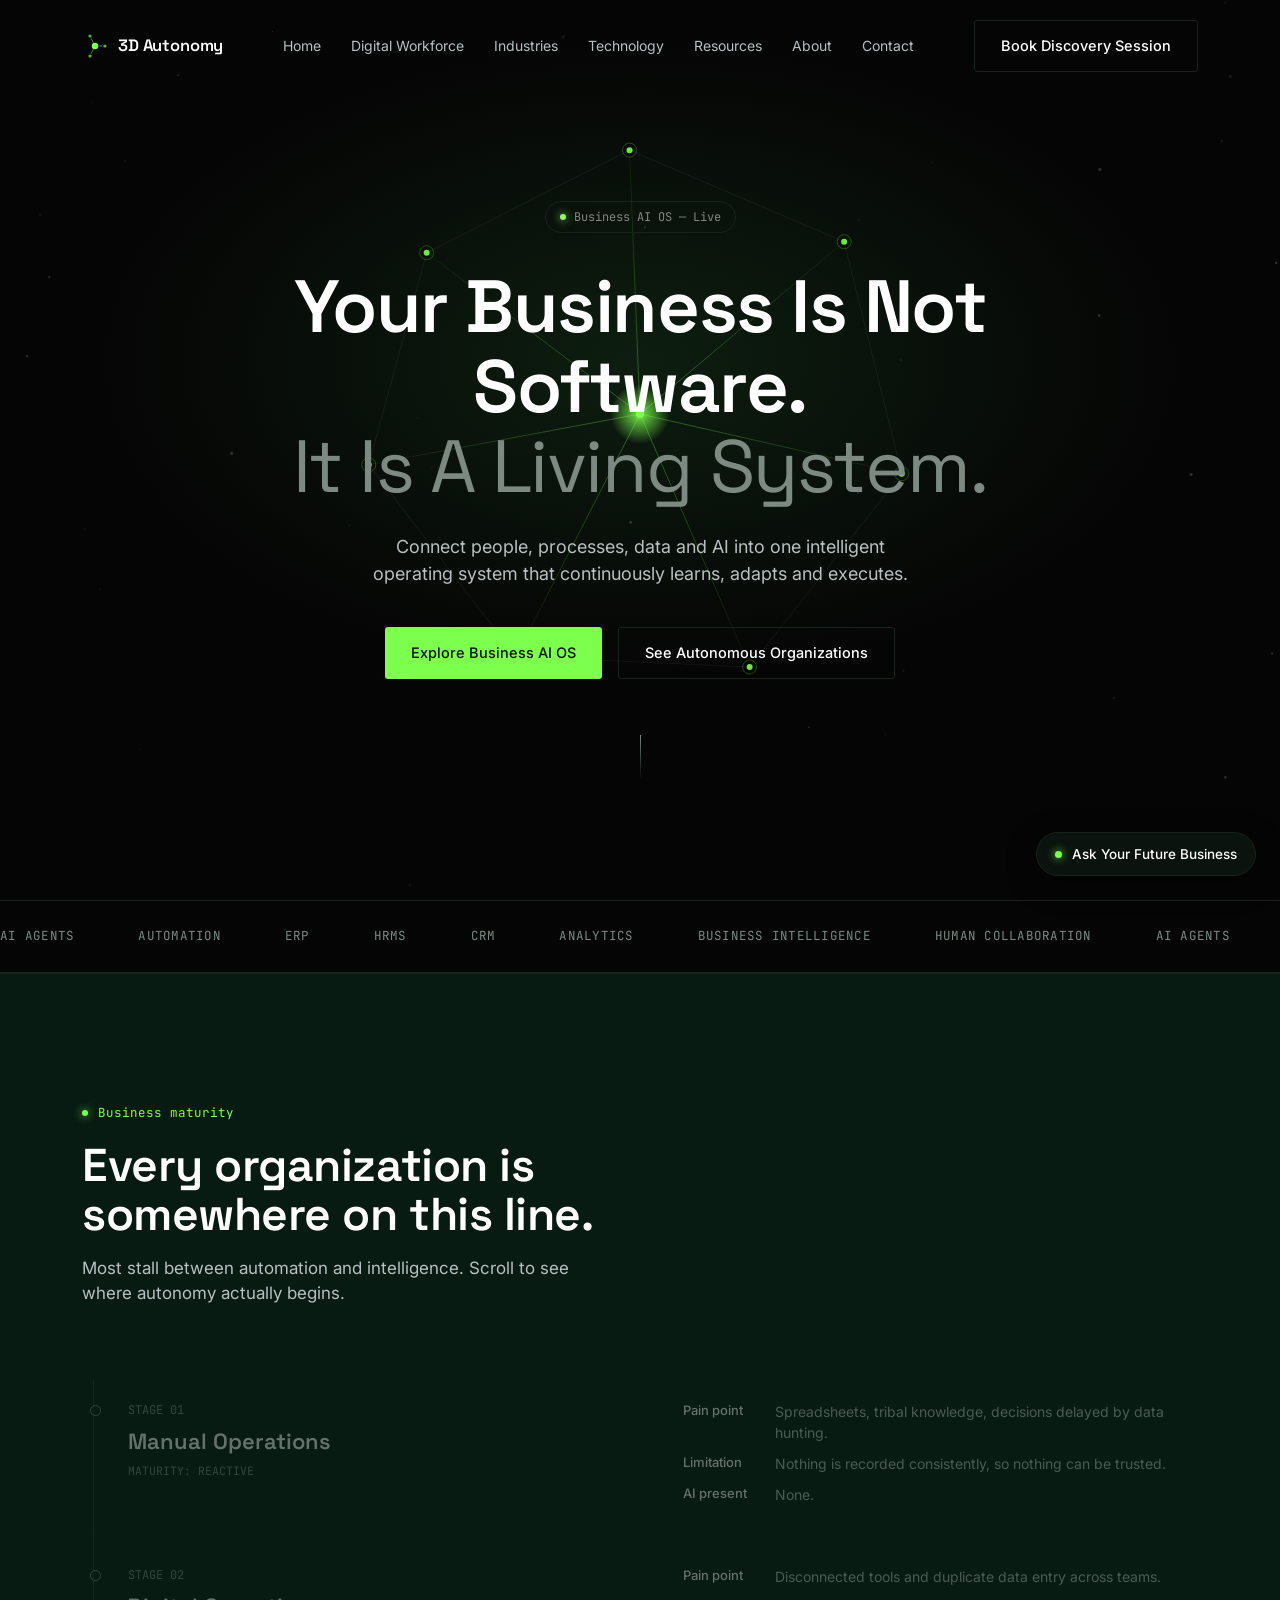
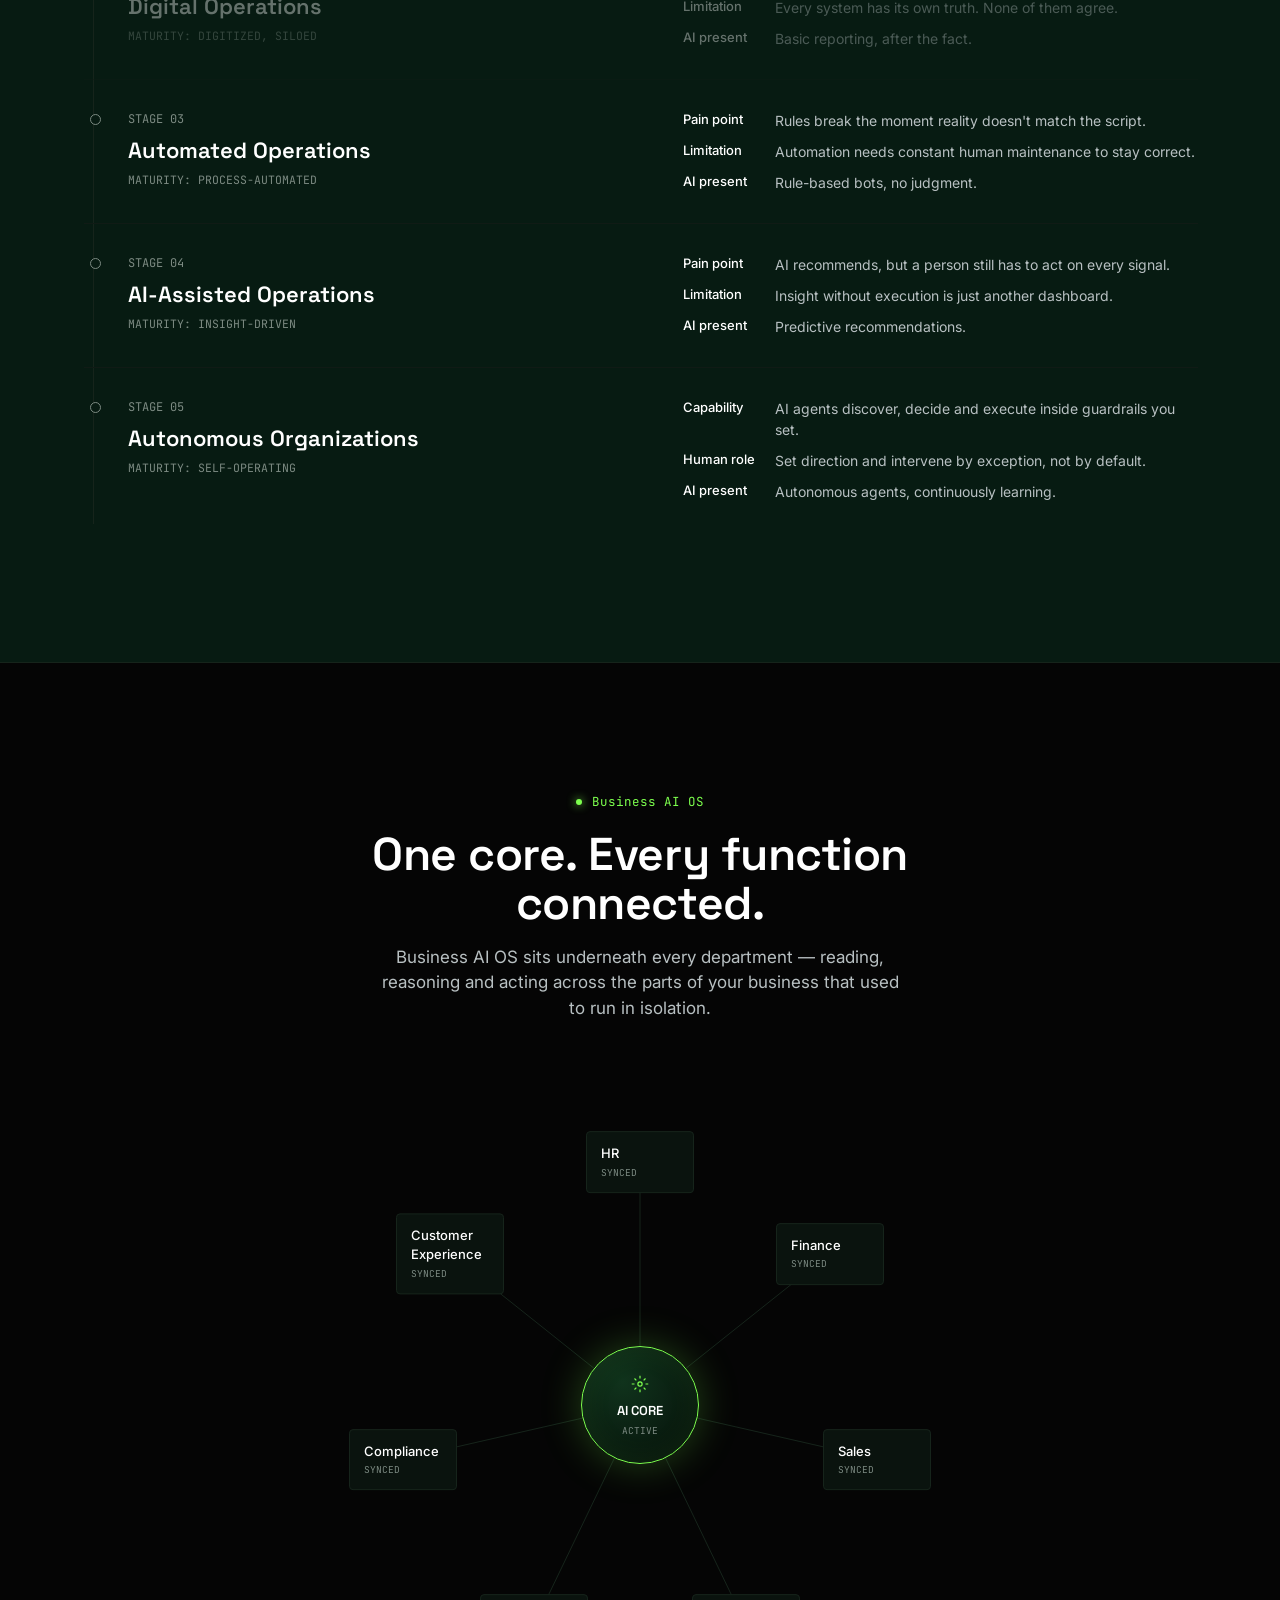
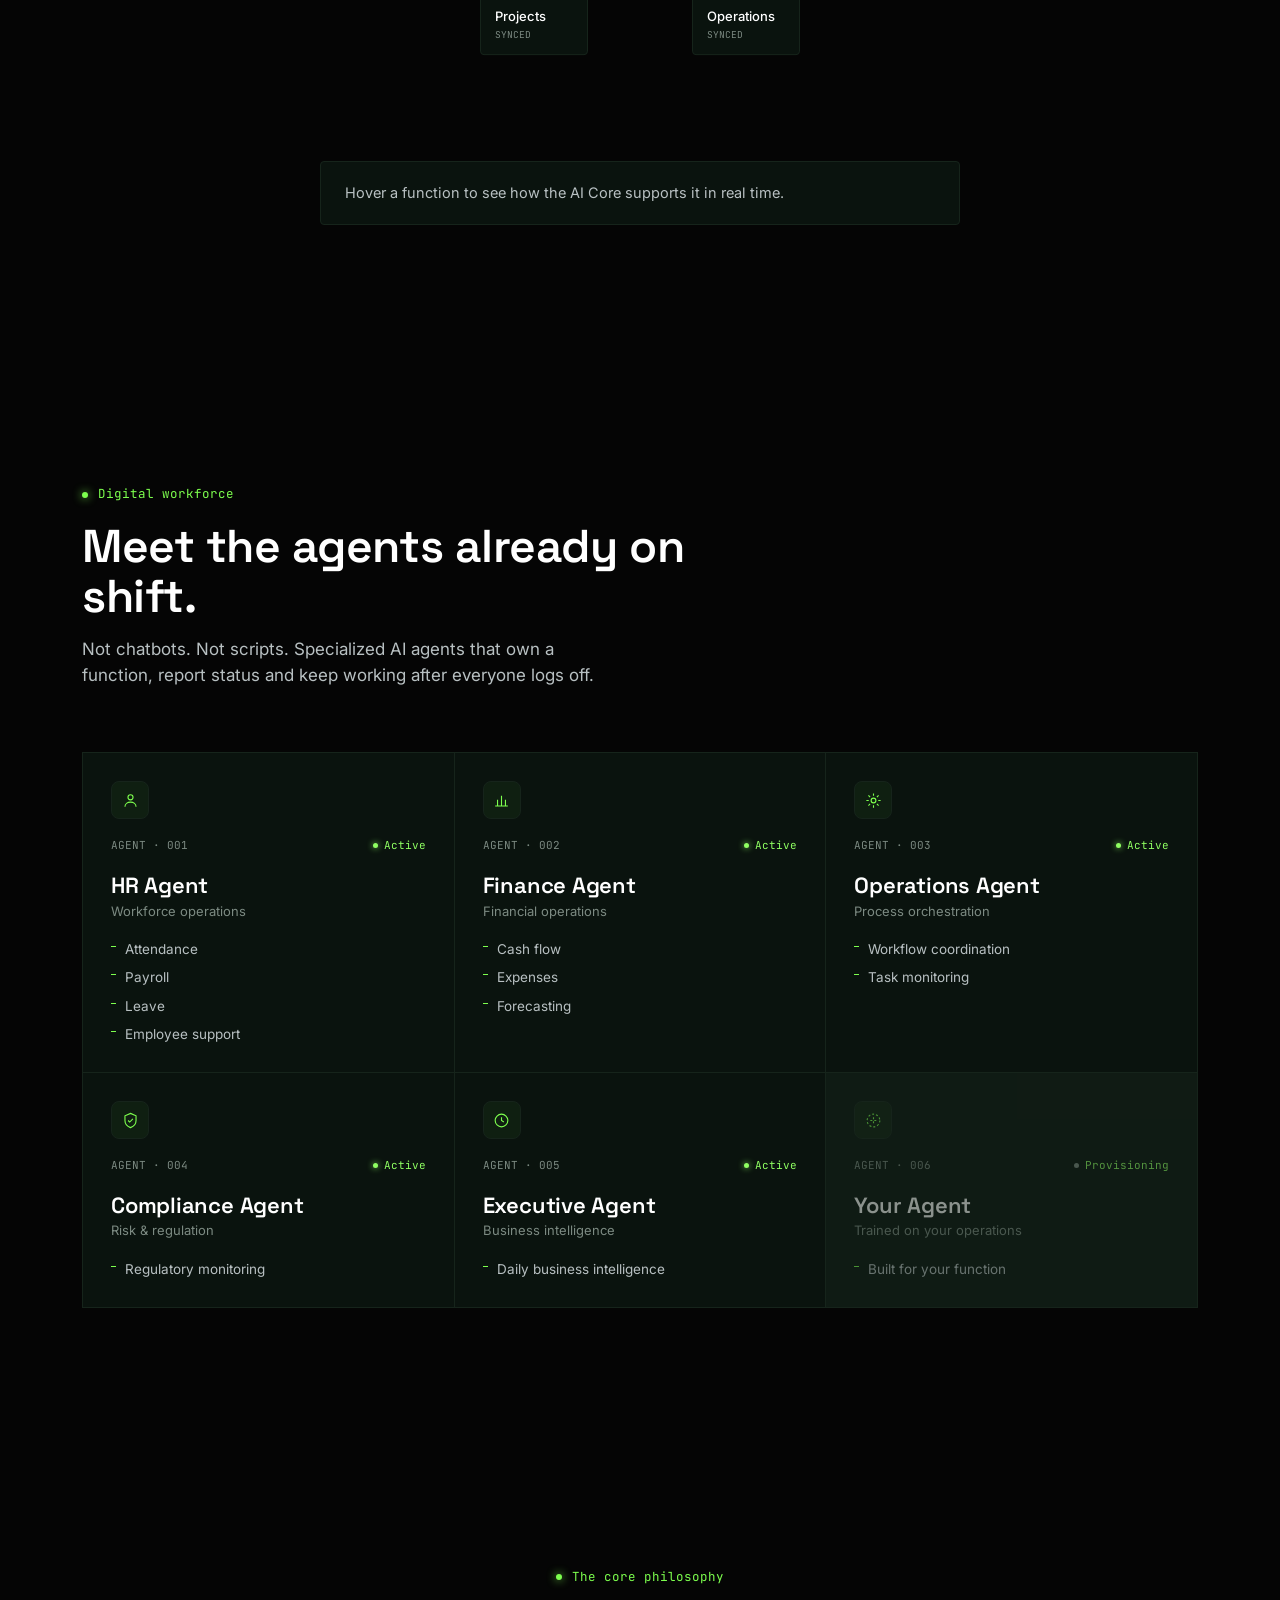
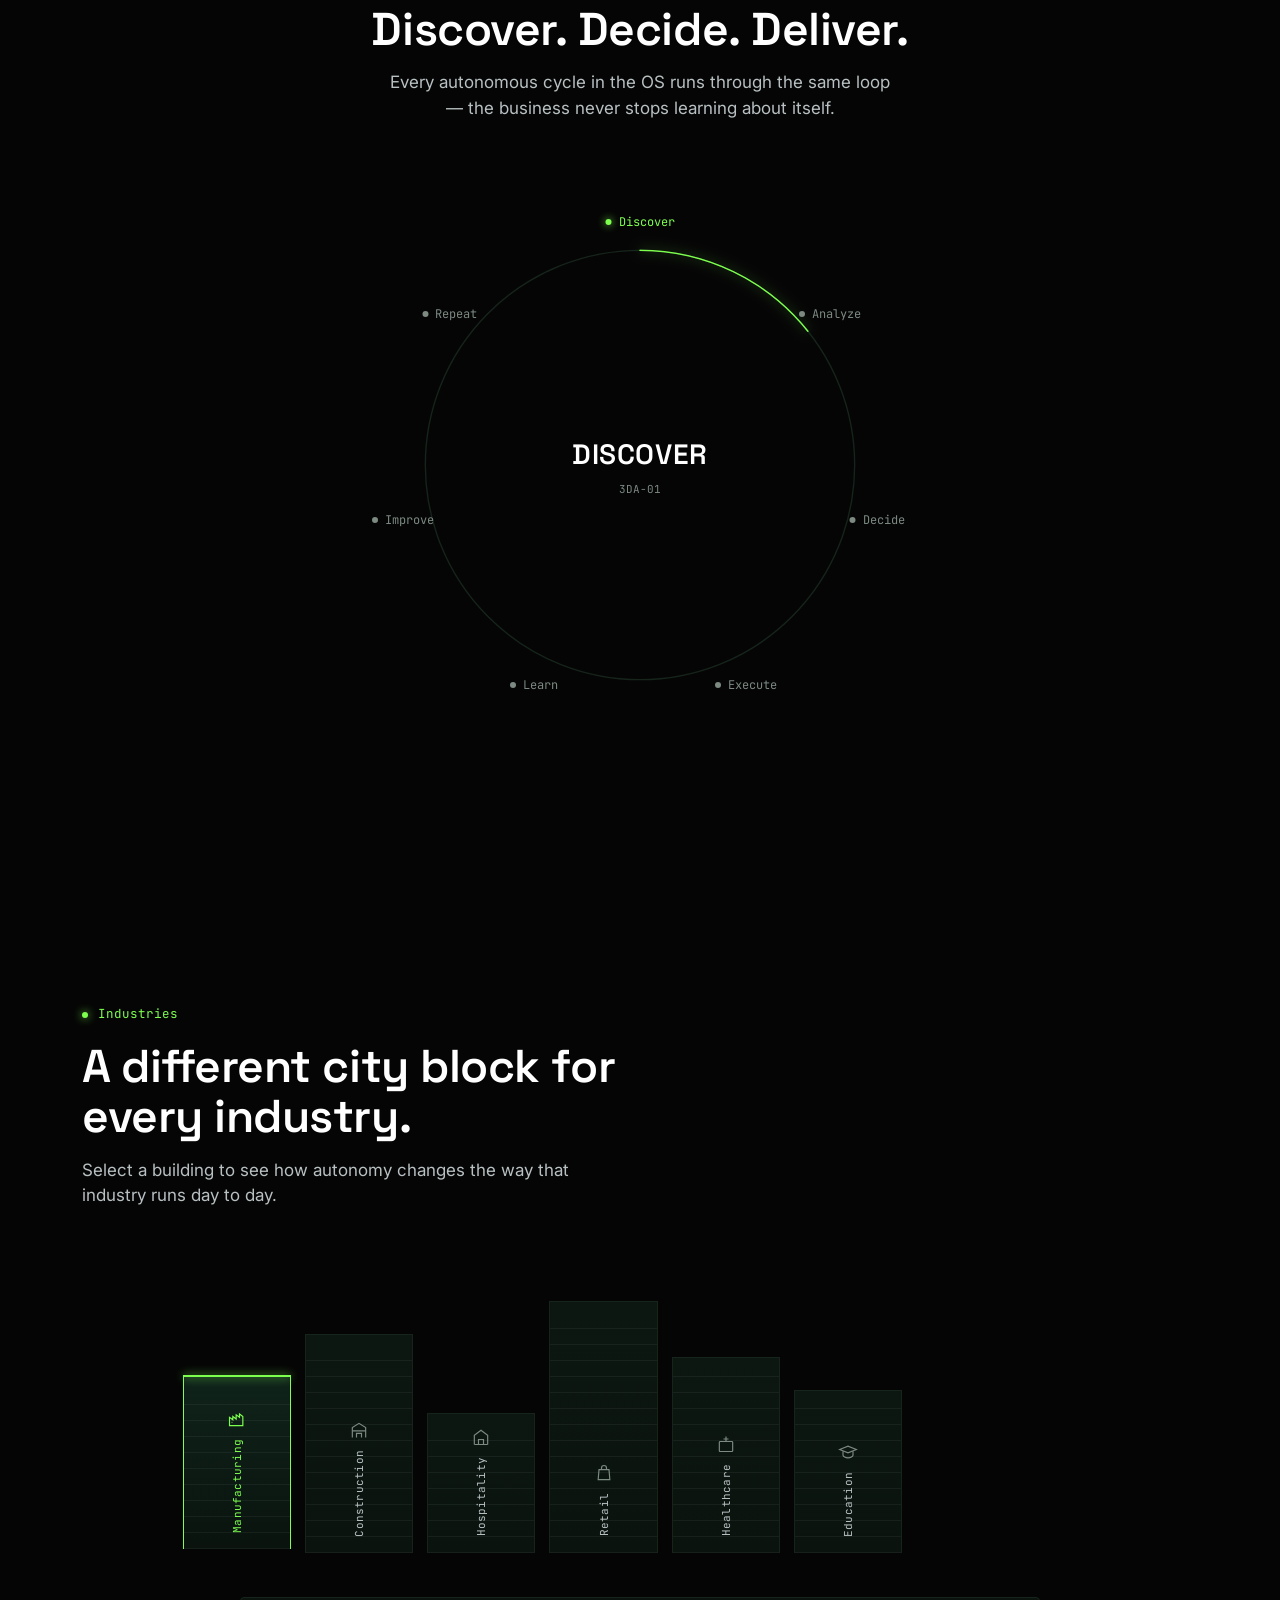
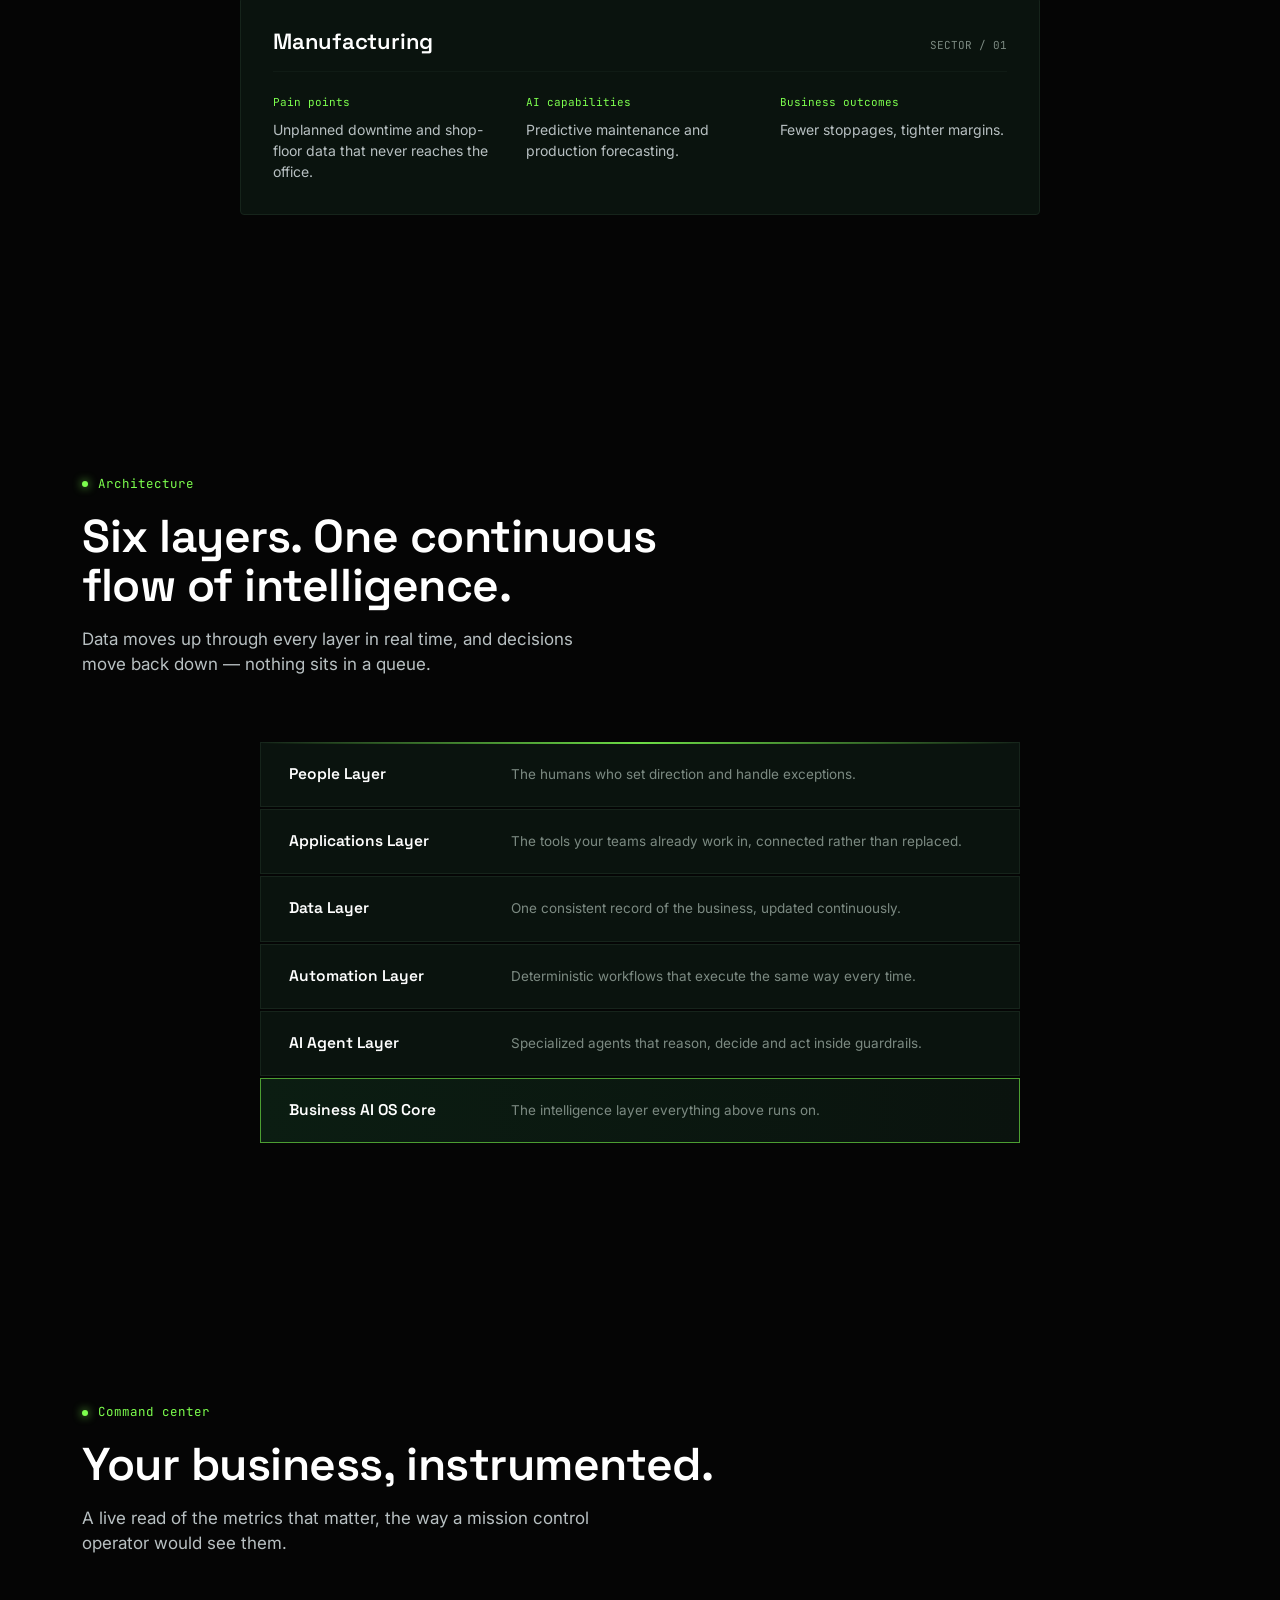
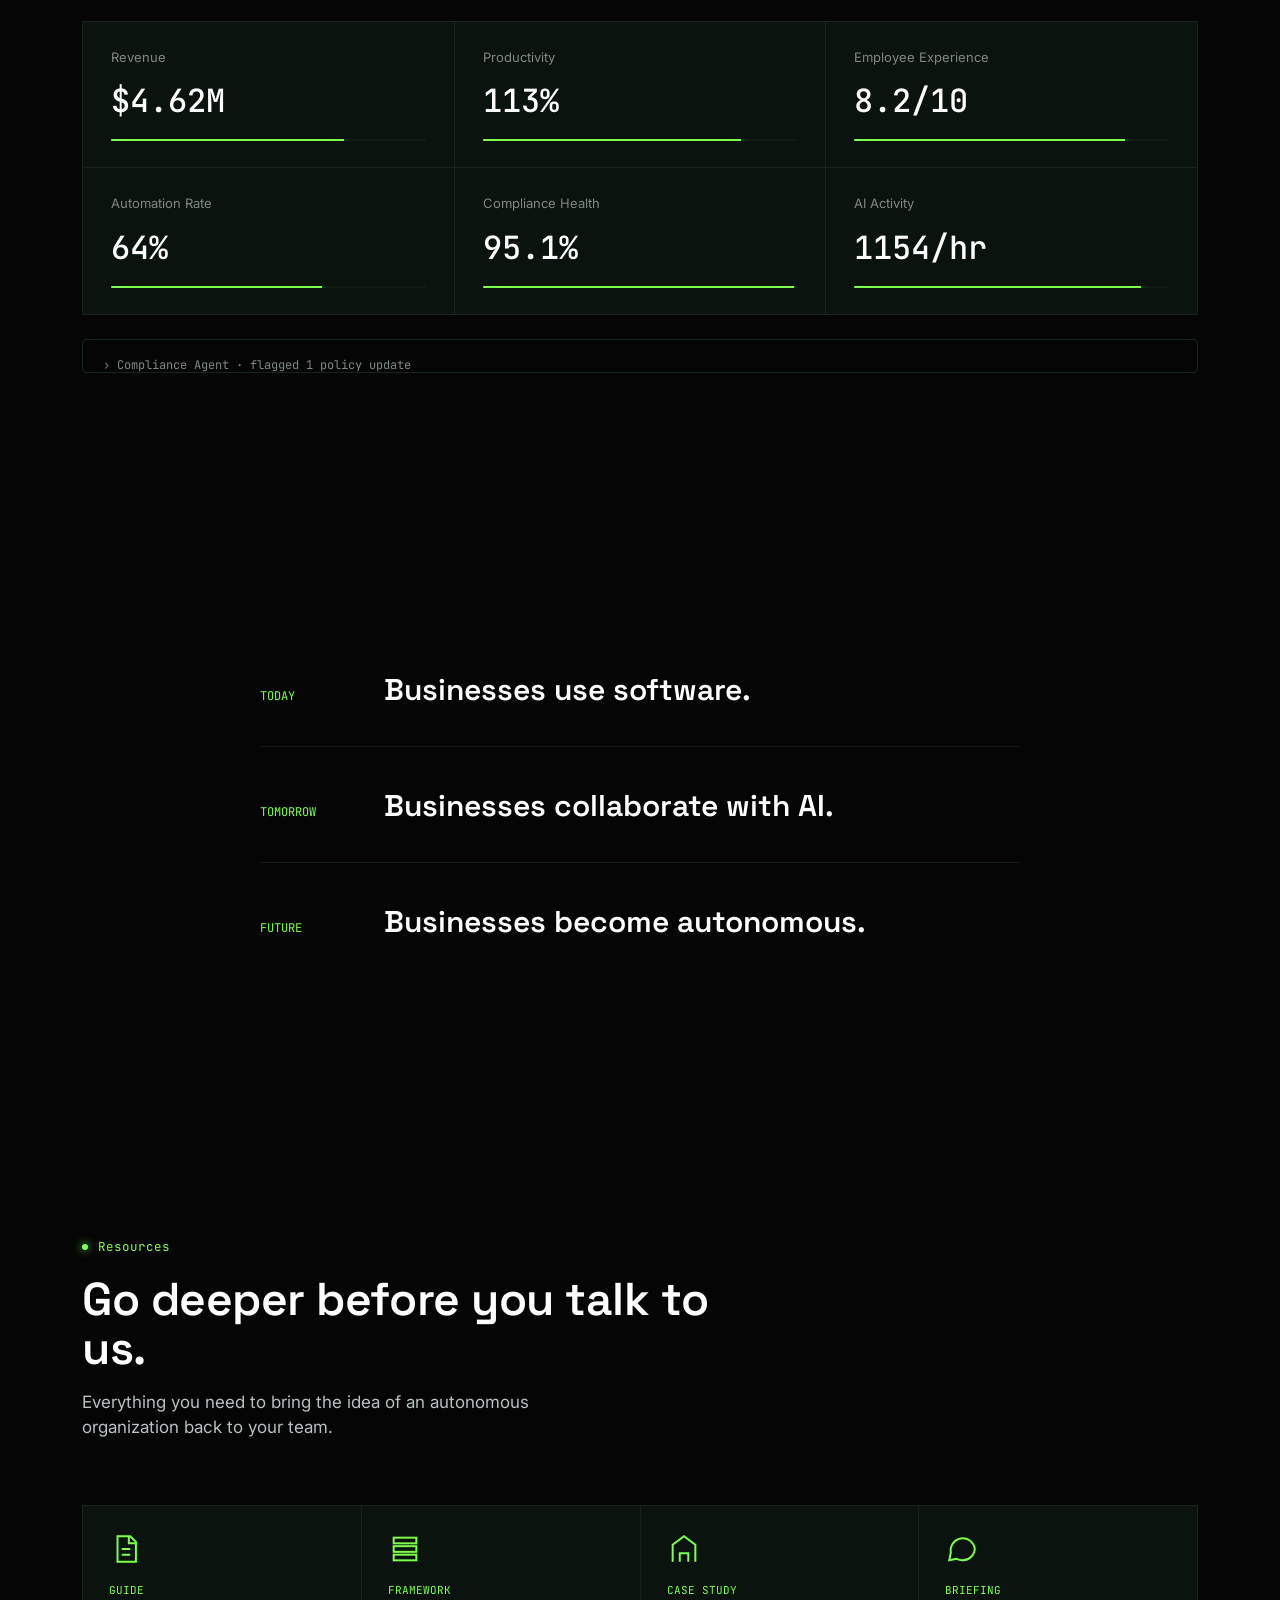
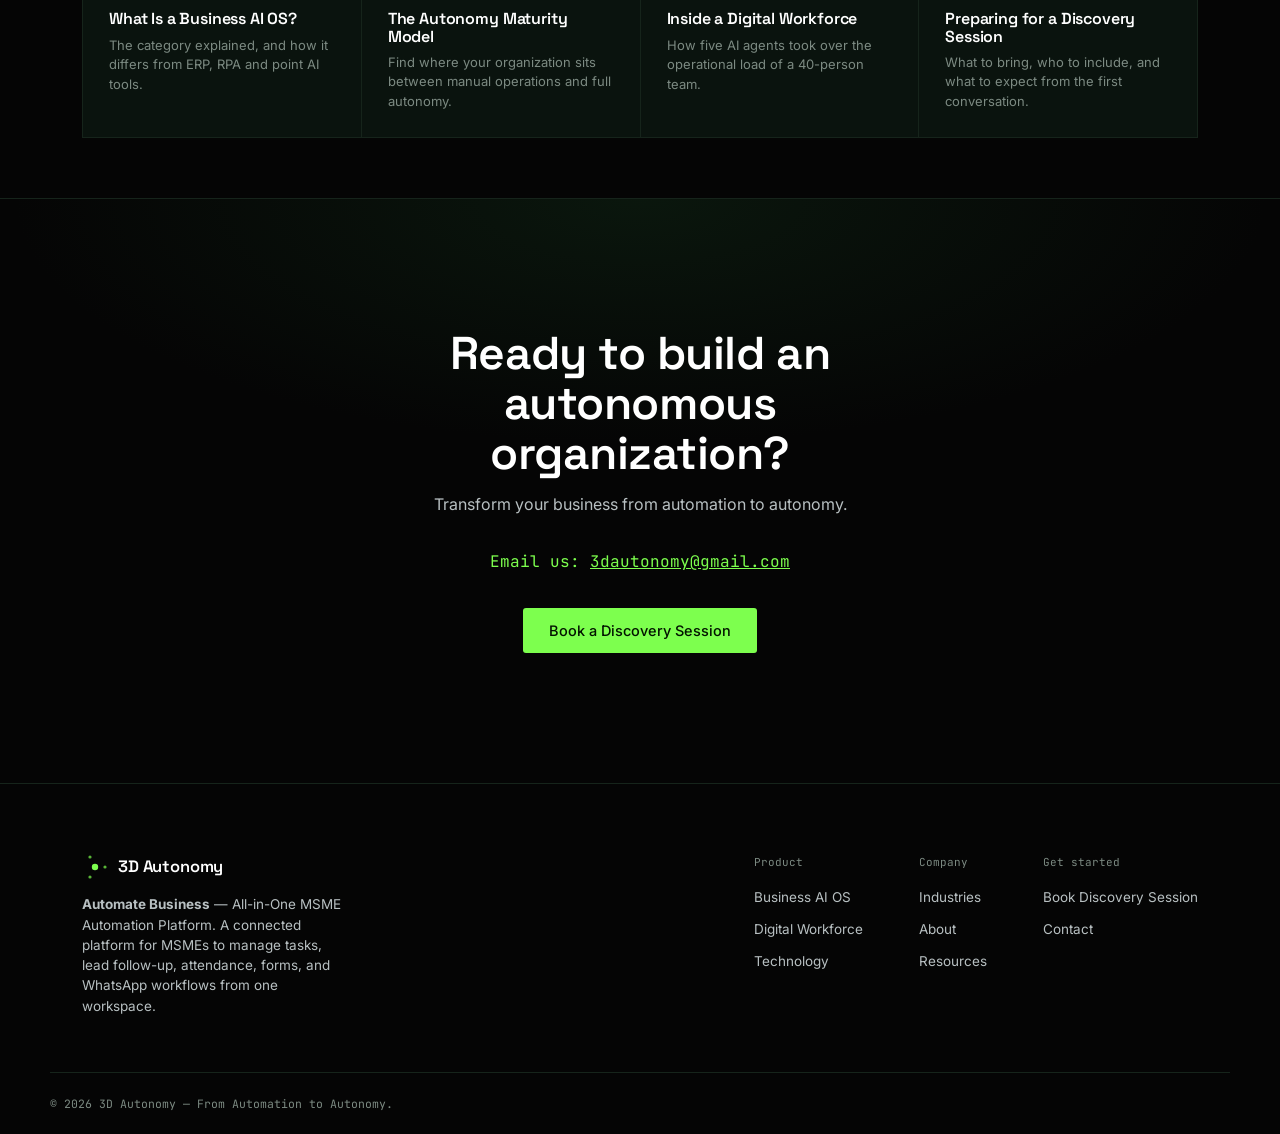
==== commit 32b6d571: "init" ====
--- a/index.html
+++ b/index.html
@@ -277,7 +277,7 @@
     </div>
   </div>
 </section>
-
+ 
 <section class="section industries" id="industries">
   <div class="wrap">
     <div class="section-head">
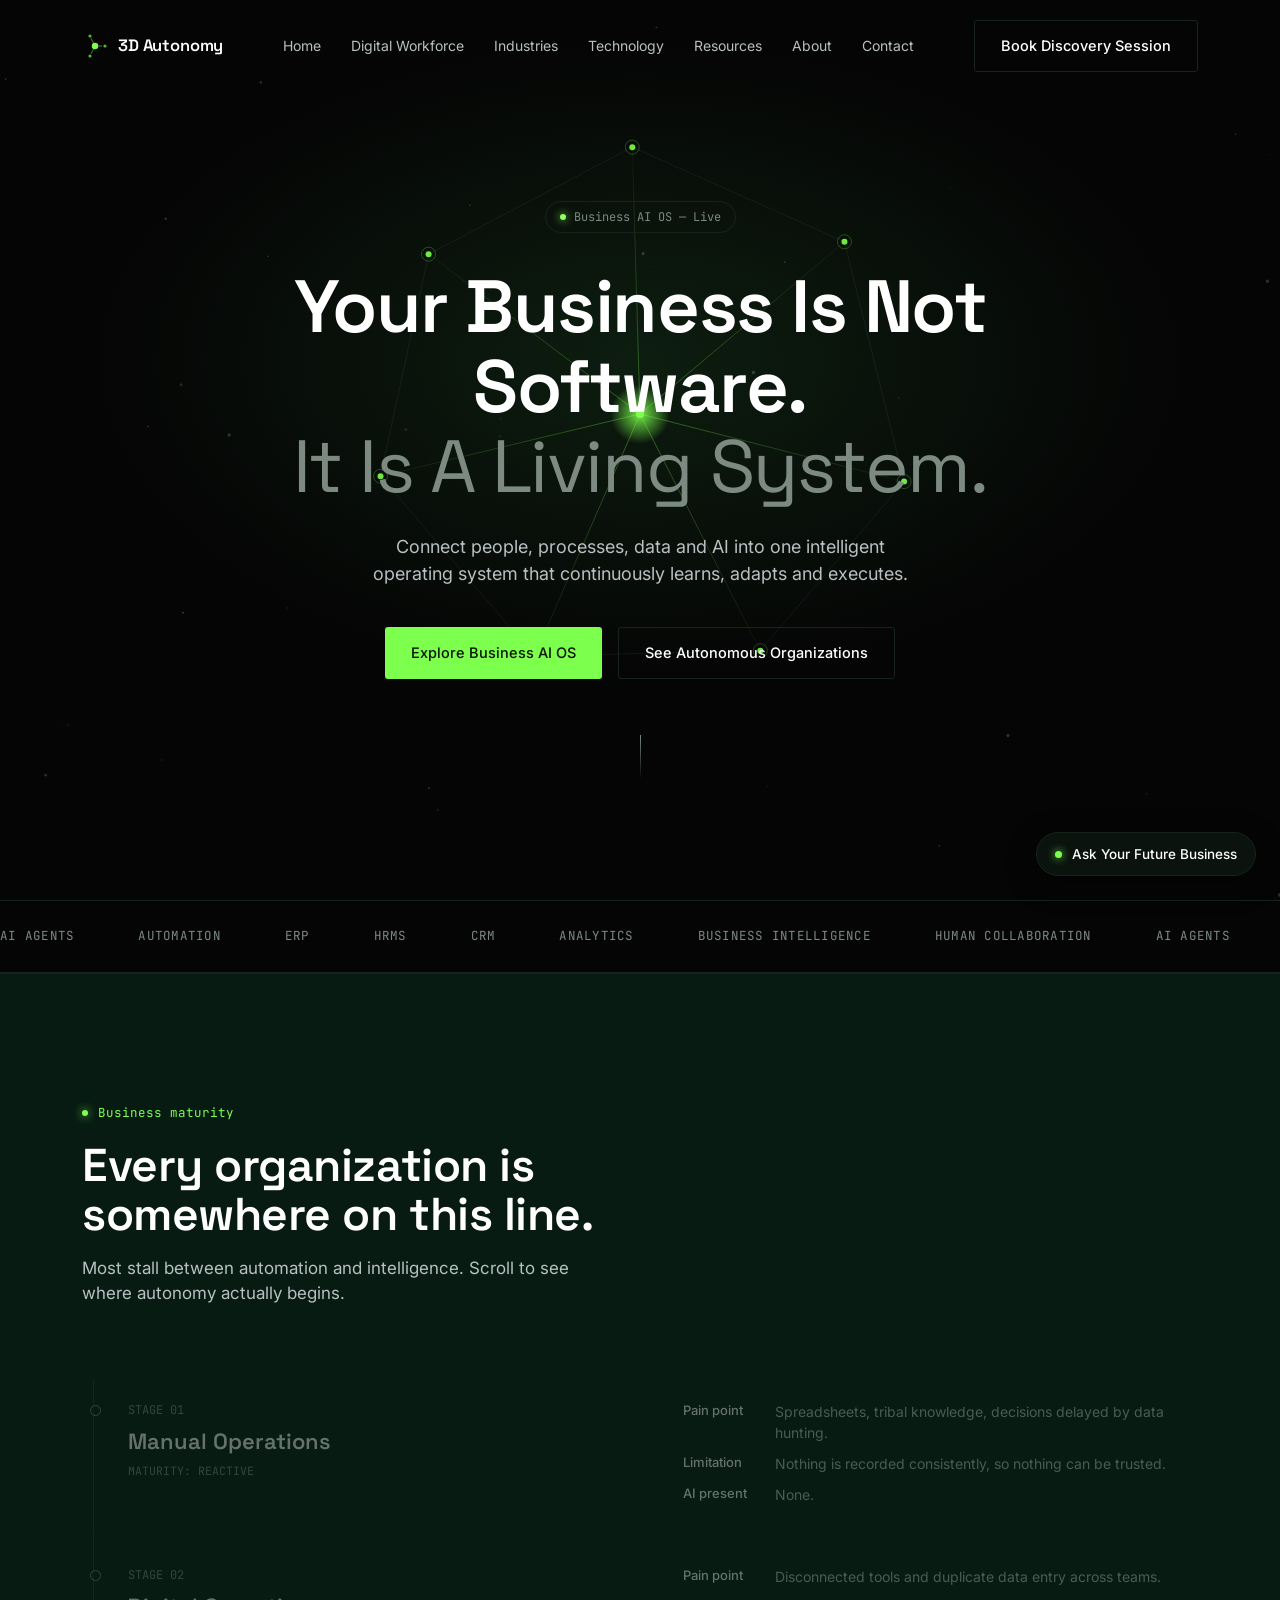
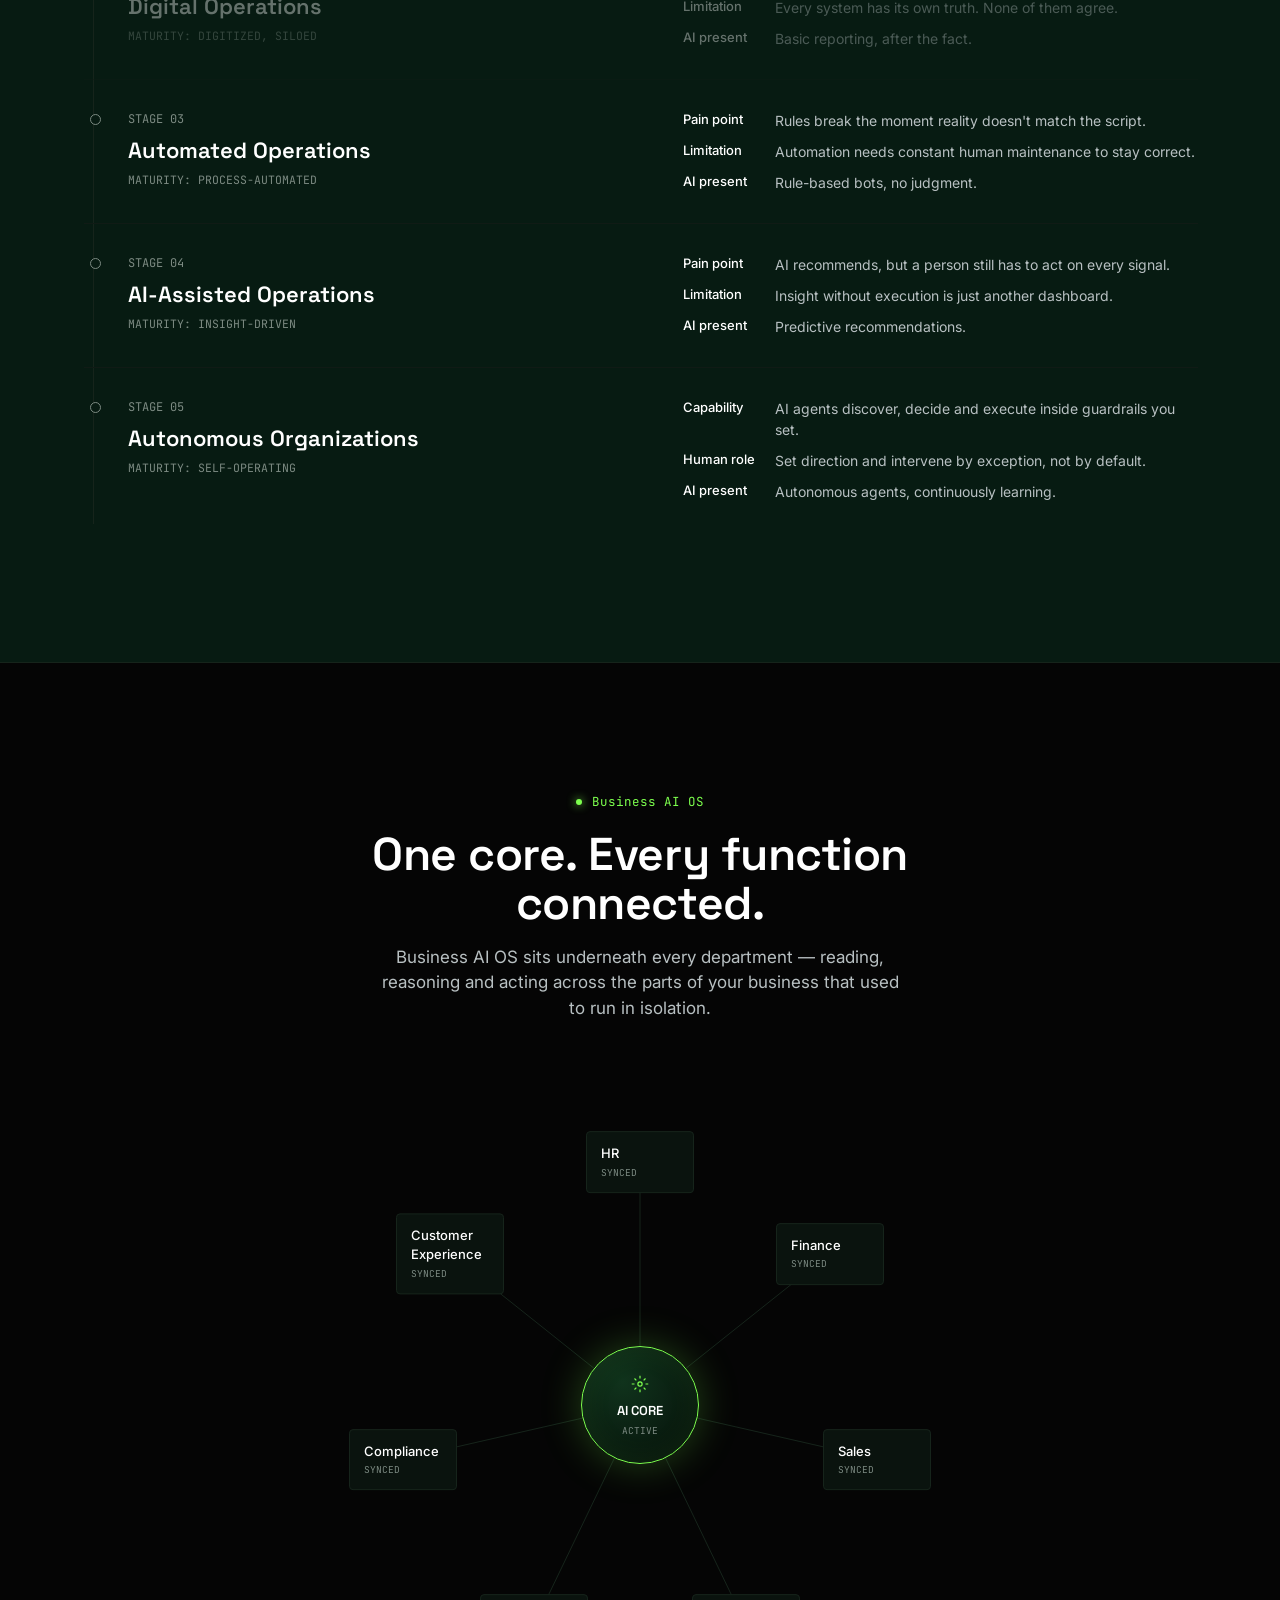
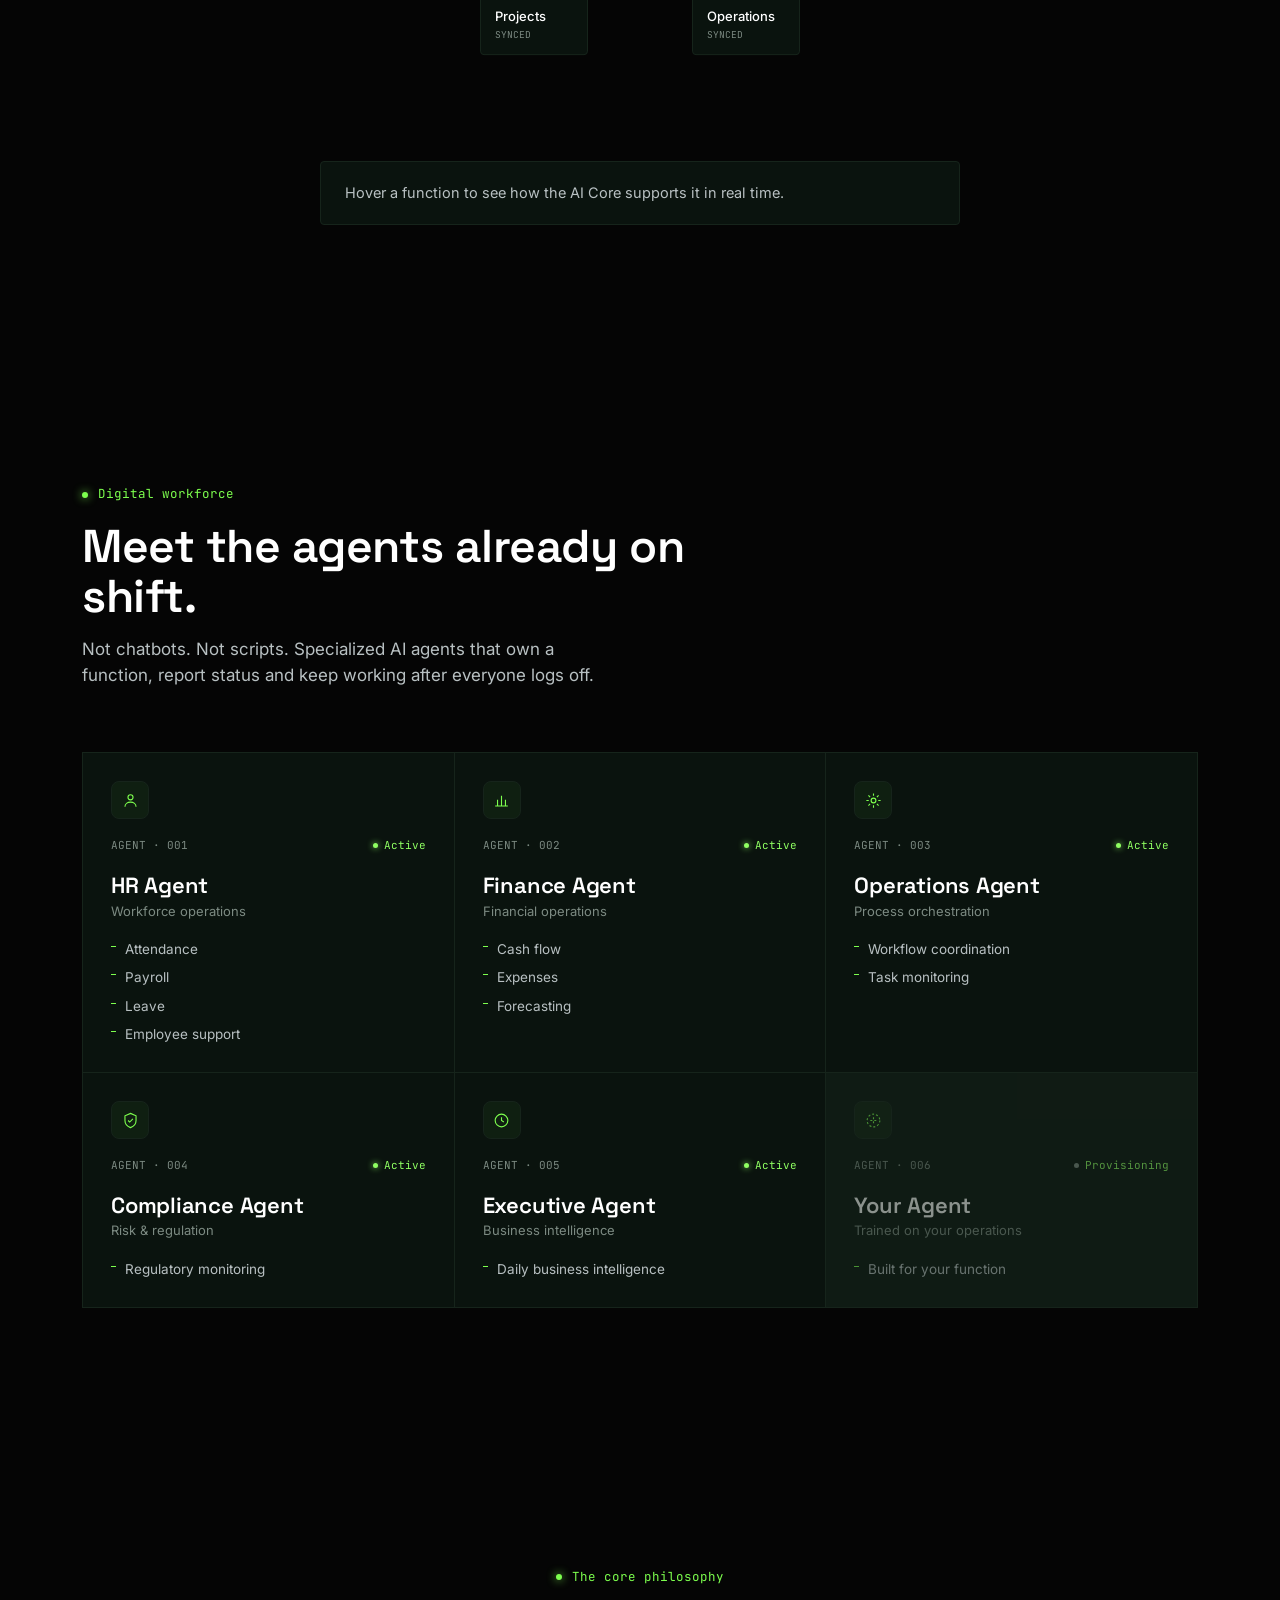
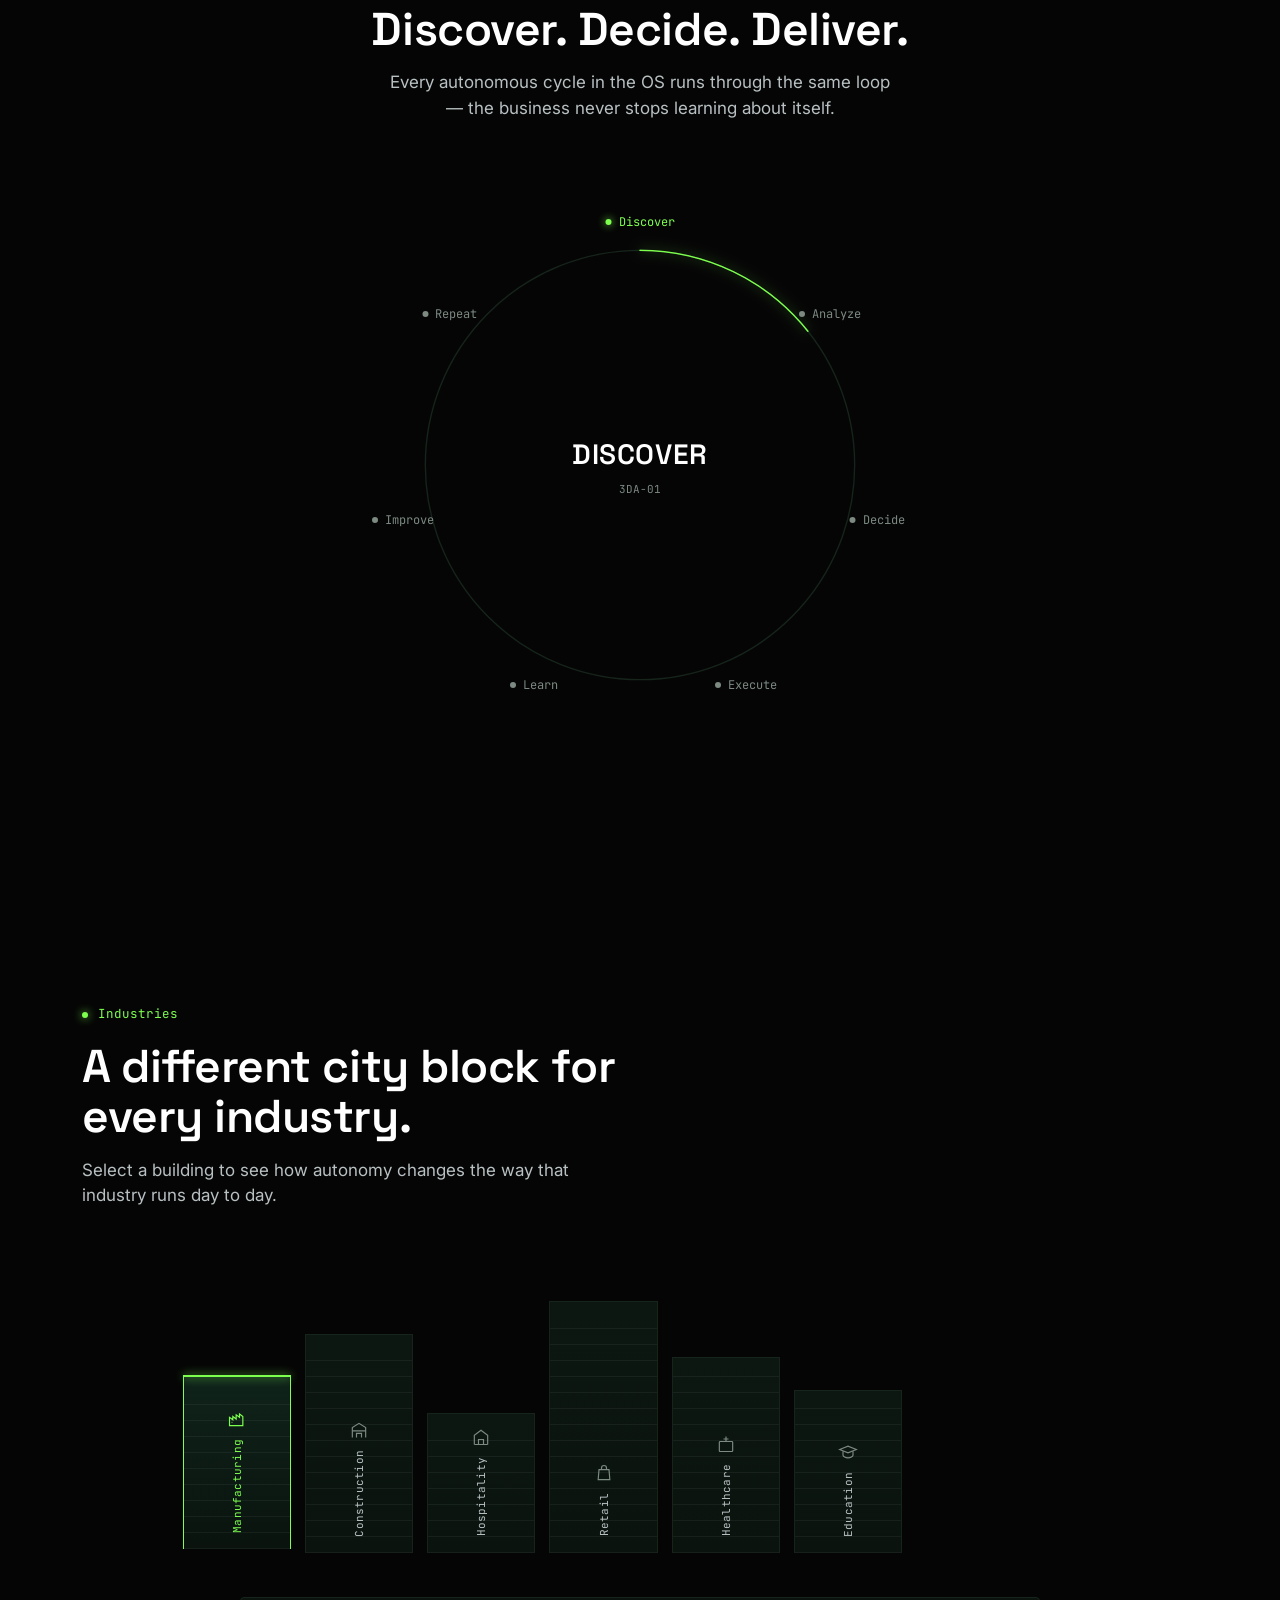
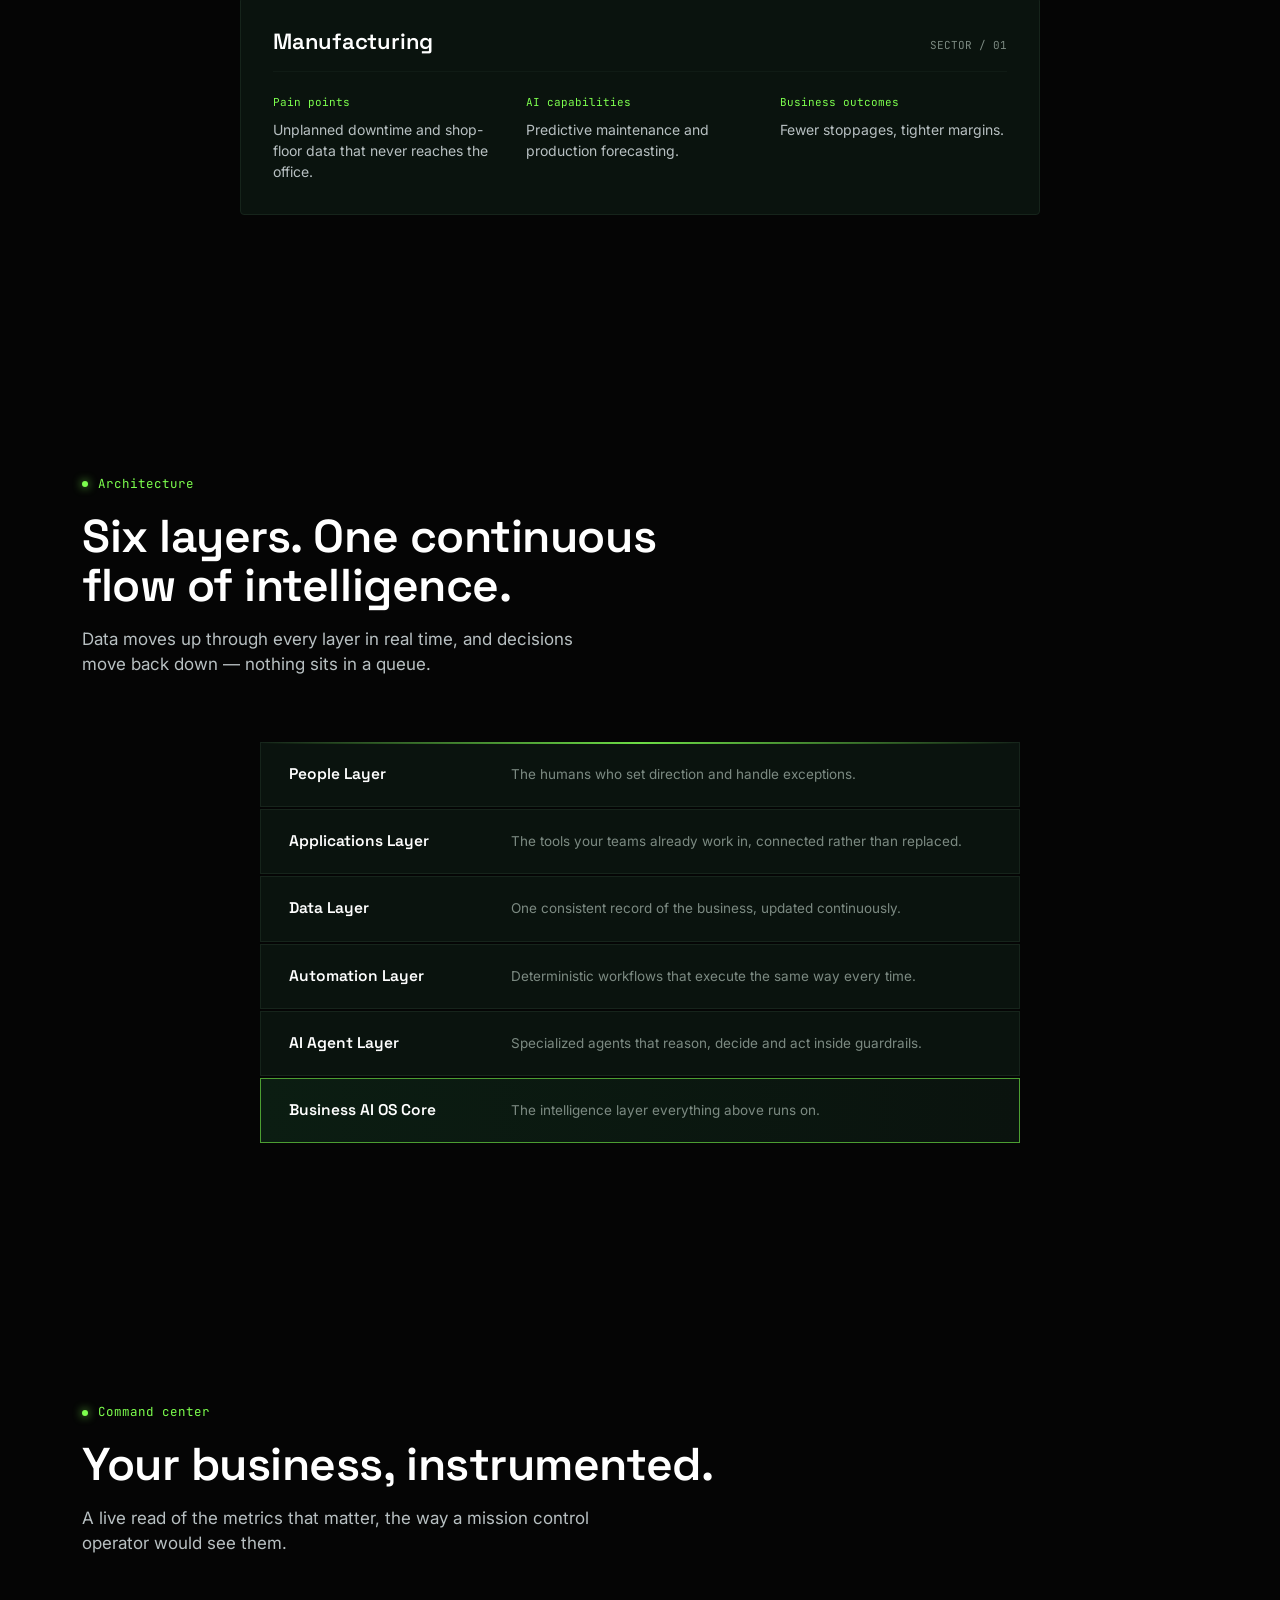
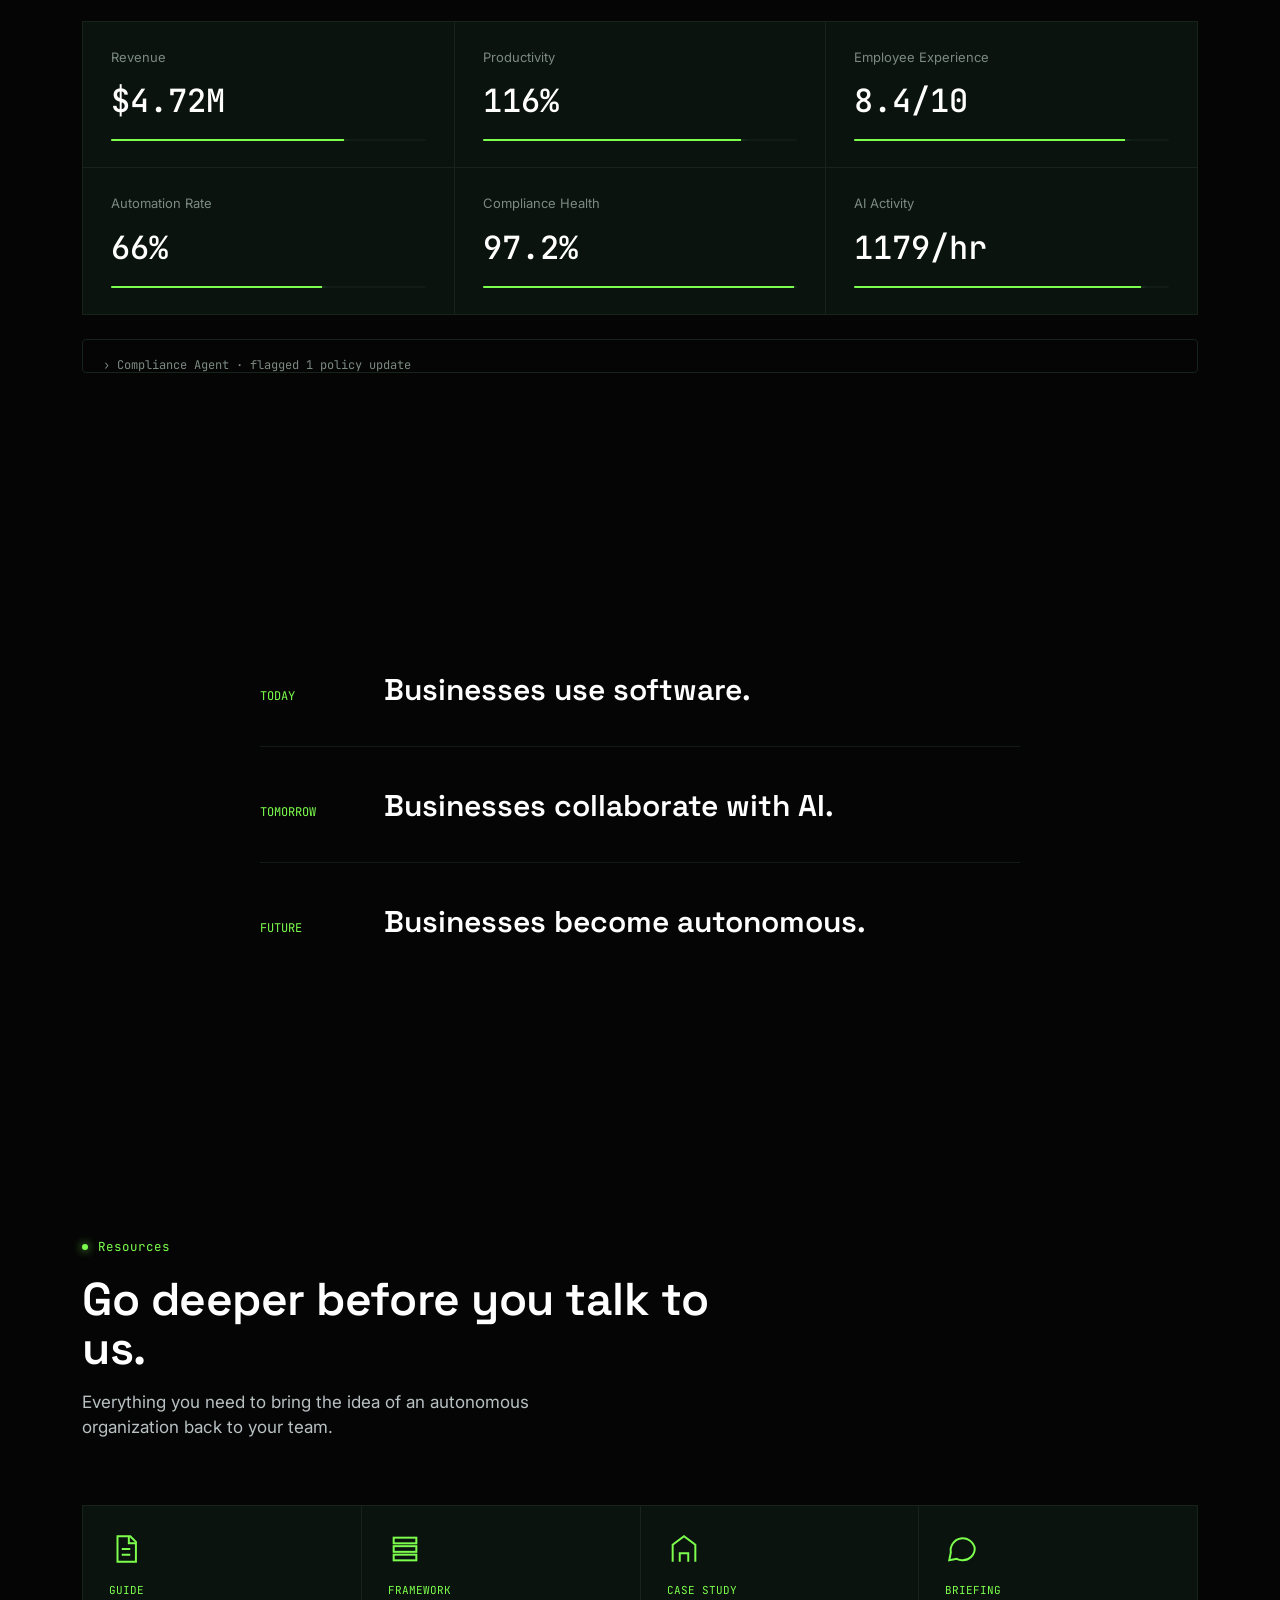
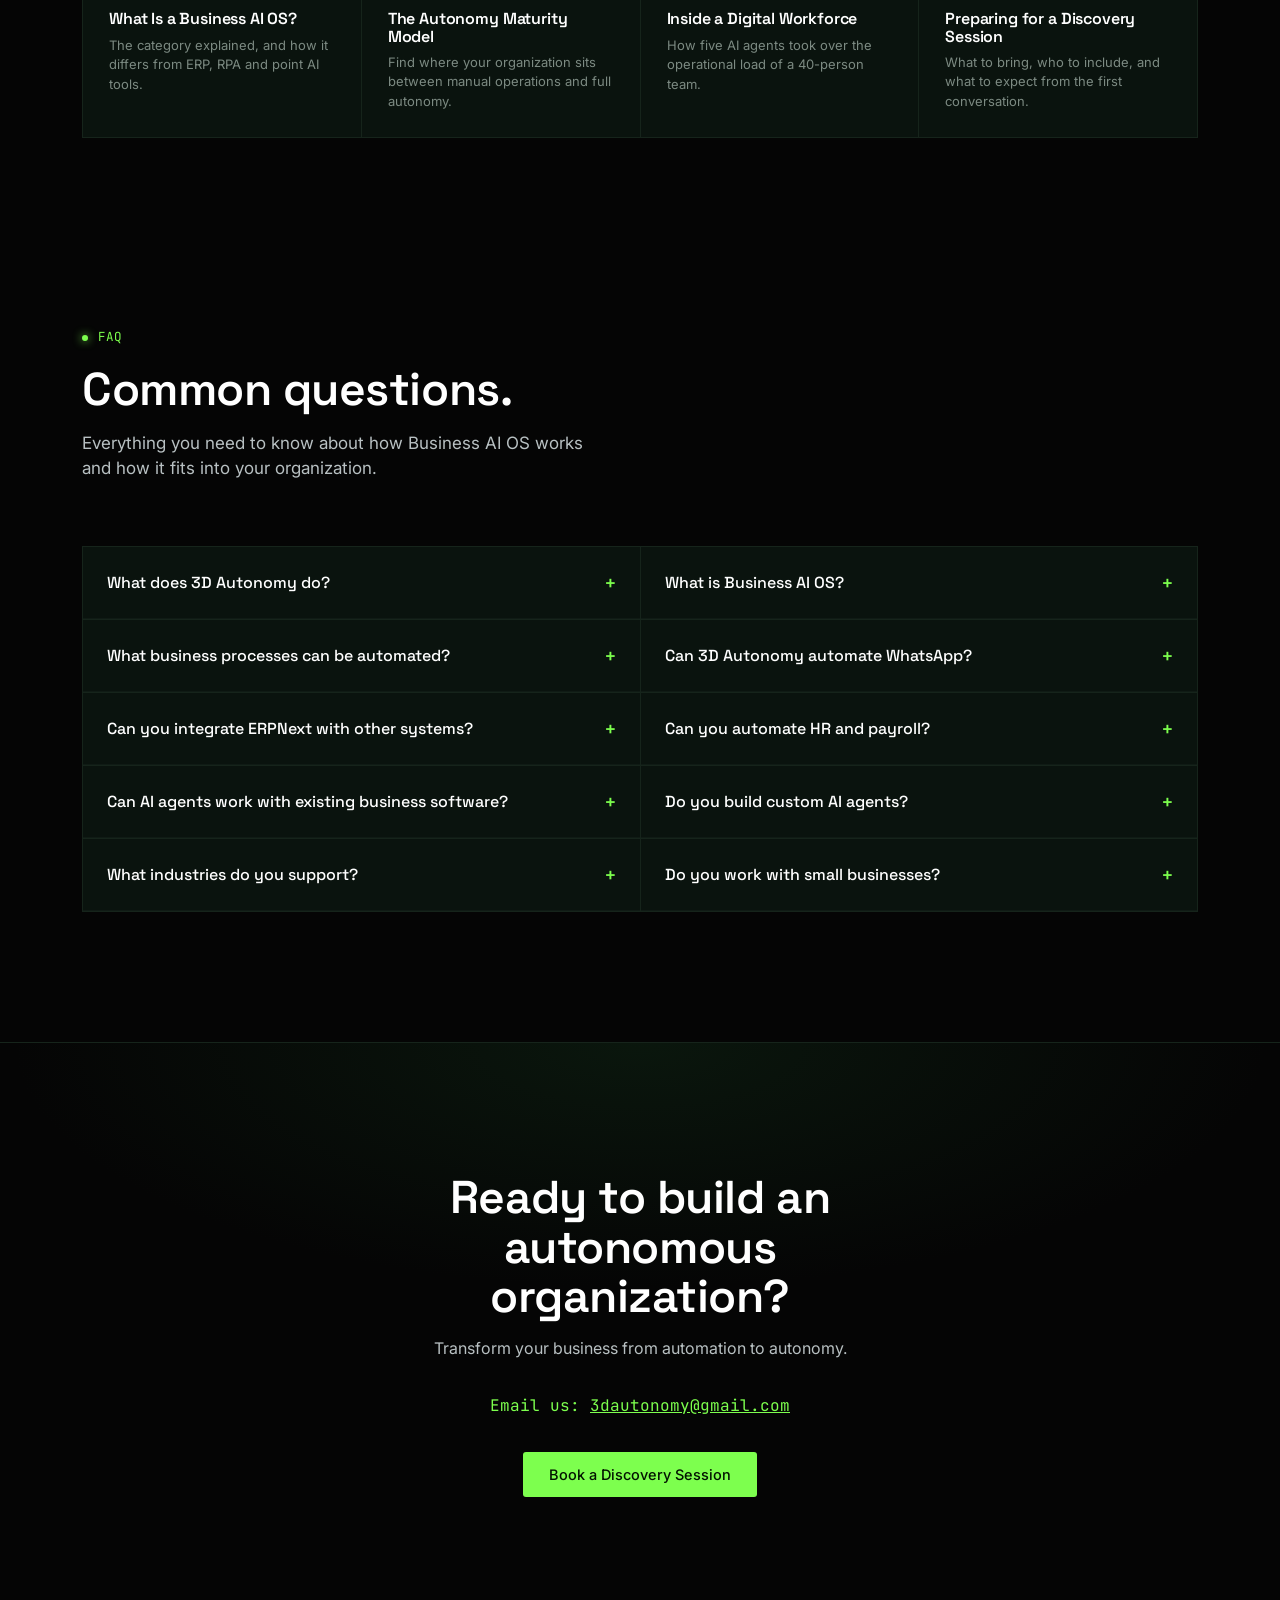
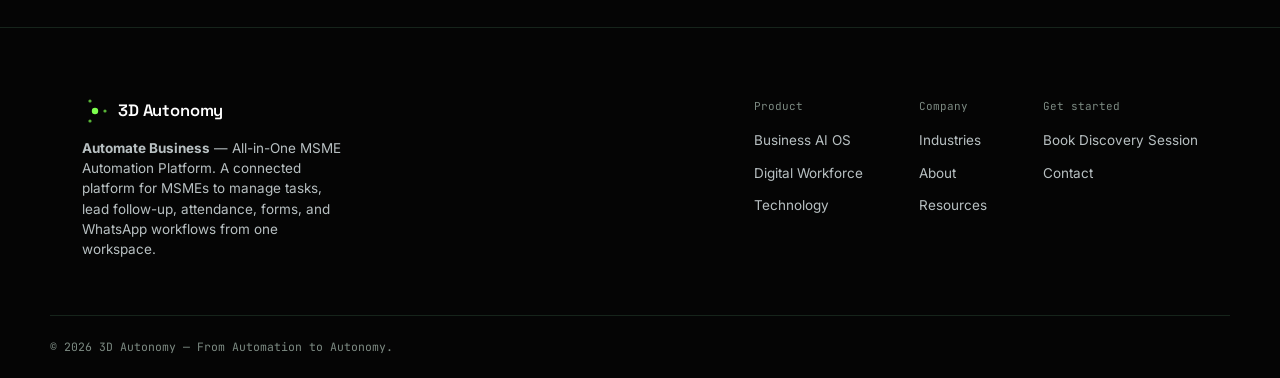
==== commit e38e5278: "seo optimaise" ====
--- a/index.html
+++ b/index.html
@@ -3,8 +3,14 @@
 <head>
 <meta charset="UTF-8">
 <meta name="viewport" content="width=device-width, initial-scale=1.0">
-<title>3D Autonomy — The Operating System for Autonomous Organizations</title>
-<meta name="description" content="3D Autonomy is a Business AI OS that unifies AI agents, automation, ERP, HRMS, CRM and analytics into one intelligence layer — moving organizations from automation to autonomy.">
+<title>3D Autonomy | AI Automation & Business Software for Growing Businesses</title>
+<meta name="description" content="3D Autonomy provides a Business AI OS for small and medium-sized businesses in Manufacturing, Hospitality, Retail, Construction, Healthcare, and Education. Transform your operations from automation to autonomy with AI agents, ERPNext integration, and automated HR, payroll, and WhatsApp workflows.">
+<meta property="og:title" content="3D Autonomy | AI Automation & Business Software for Growing Businesses">
+<meta property="og:description" content="The operating system for autonomous organizations. Integrating AI agents, ERP, HRMS, and CRM into one intelligence layer.">
+<meta property="og:type" content="website">
+<meta property="og:url" content="https://3dautonomy.com">
+<meta name="twitter:card" content="summary_large_image">
+<meta name="keywords" content="AI Automation, Business AI OS, AI Agents, ERPNext Integration, MSME Automation, WhatsApp Automation, HR Automation, Payroll Automation, Manufacturing AI, Hospitality AI, Retail AI, Construction AI, Healthcare AI, Education AI">
 <link rel="icon" type="image/svg+xml" href="data:image/svg+xml,%3Csvg xmlns='http://www.w3.org/2000/svg' style='transform:rotate(90deg)' viewBox='0 0 26 26'%3E%3Ccircle cx='13' cy='13' r='3.2' fill='%237DFF4E'/%3E%3Ccircle cx='13' cy='3' r='1.6' fill='%237DFF4E' opacity='0.7'/%3E%3Ccircle cx='23' cy='18' r='1.6' fill='%237DFF4E' opacity='0.7'/%3E%3Ccircle cx='3' cy='18' r='1.6' fill='%237DFF4E' opacity='0.7'/%3E%3Cpath d='M13 6V10.5M13 13L20.8 17M13 13L5.2 17' stroke='%237DFF4E' stroke-width='1' opacity='0.5'/%3E%3C/svg%3E">
 <link rel="preconnect" href="https://fonts.googleapis.com">
 <link rel="preconnect" href="https://fonts.gstatic.com" crossorigin>
@@ -449,6 +455,58 @@
   </div>
 </section>
 
+<section class="section faq" id="faq">
+  <div class="wrap">
+    <div class="section-head">
+      <div class="kicker"><span class="dot"></span>FAQ</div>
+      <h2>Common questions.</h2>
+      <p>Everything you need to know about how Business AI OS works and how it fits into your organization.</p>
+    </div>
+    <div class="faq-grid">
+      <div class="faq-item">
+        <button class="faq-question">What does 3D Autonomy do?</button>
+        <div class="faq-answer">3D Autonomy transforms businesses from simple automation to full autonomy. We provide a Business AI OS that integrates AI agents, ERP, HRMS, and CRM into a single intelligence layer, allowing small and medium enterprises to automate complex operations and scale efficiently.</div>
+      </div>
+      <div class="faq-item">
+        <button class="faq-question">What is Business AI OS?</button>
+        <div class="faq-answer">Business AI OS is a comprehensive operating system for organizations. Unlike traditional software that just stores data, our AI OS reads, reasons, and acts across all your departments, coordinating AI agents to execute tasks autonomously within your set guardrails.</div>
+      </div>
+      <div class="faq-item">
+        <button class="faq-question">What business processes can be automated?</button>
+        <div class="faq-answer">Almost any repeatable process. This includes lead follow-up, attendance tracking, payroll processing, invoice management, customer support, and complex cross-departmental workflows.</div>
+      </div>
+      <div class="faq-item">
+        <button class="faq-question">Can 3D Autonomy automate WhatsApp?</button>
+        <div class="faq-answer">Yes. We specialize in WhatsApp workflows, allowing AI agents to handle lead qualification, customer queries, and operational updates directly via WhatsApp, integrated with your backend systems.</div>
+      </div>
+      <div class="faq-item">
+        <button class="faq-question">Can you integrate ERPNext with other systems?</button>
+        <div class="faq-answer">Absolutely. We have deep expertise in integrating ERPNext and other ERP systems with third-party applications, AI tools, and custom APIs to ensure a seamless flow of data.</div>
+      </div>
+      <div class="faq-item">
+        <button class="faq-question">Can you automate HR and payroll?</button>
+        <div class="faq-answer">Yes. Our specialized HR Agents can manage employee attendance, leave requests, and payroll calculations, reducing manual errors and administrative overhead.</div>
+      </div>
+      <div class="faq-item">
+        <button class="faq-question">Can AI agents work with existing business software?</button>
+        <div class="faq-answer">Yes. Our architecture is designed to sit on top of your existing applications layer, connecting your current tools rather than replacing them.</div>
+      </div>
+      <div class="faq-item">
+        <button class="faq-question">Do you build custom AI agents?</button>
+        <div class="faq-answer">Yes. While we have pre-built agents for HR, Finance, and Operations, we build custom AI agents trained on your specific business logic and operational data.</div>
+      </div>
+      <div class="faq-item">
+        <button class="faq-question">What industries do you support?</button>
+        <div class="faq-answer">We support a wide range of industries including Manufacturing, Hospitality, Hotels, Retail, Construction, Healthcare, Education, and Professional services.</div>
+      </div>
+      <div class="faq-item">
+        <button class="faq-question">Do you work with small businesses?</button>
+        <div class="faq-answer">Yes, we specifically target small and medium-sized businesses (SMBs/MSMEs) to help them leverage enterprise-grade AI and automation to compete and grow.</div>
+      </div>
+    </div>
+  </div>
+</section>
+
 <section class="section contact" id="contact">
   <div class="wrap contact-wrap">
     <h2>Ready to build an autonomous organization?</h2>
--- a/style.css
+++ b/style.css
@@ -393,6 +393,24 @@
 @media (max-width:900px){.resources-grid{grid-template-columns:1fr 1fr;}}
 @media (max-width:560px){.resources-grid{grid-template-columns:1fr;}}
 
+/* ---------- FAQ ---------- */
+.faq-grid{display:grid; grid-template-columns:1fr 1fr; gap:1px; background:var(--line); border:1px solid var(--line);}
+.faq-item{background:var(--bg-panel); border-bottom:1px solid var(--line-soft);}
+.faq-question{
+  width:100%; text-align:left; padding:24px; font-family:var(--font-display); font-size:16px; 
+  font-weight:500; color:var(--text); display:flex; justify-content:space-between; align-items:center;
+  transition:background .25s;
+}
+.faq-question::after{content:'+'; font-family:var(--font-mono); font-size:18px; color:var(--accent); transition:transform .3s var(--ease);}
+.faq-item.active .faq-question::after{transform:rotate(45deg);}
+.faq-question:hover{background:var(--bg-panel-2);}
+.faq-answer{
+  max-height:0; overflow:hidden; transition:max-height .3s var(--ease);
+  padding:0 24px; font-size:14px; color:var(--muted);
+}
+.faq-item.active .faq-answer{max-height:300px; padding-bottom:24px;}
+@media (max-width:780px){.faq-grid{grid-template-columns:1fr;}}
+
 /* ---------- BOOKING MODAL ---------- */
 .modal-overlay{
   position:fixed; inset:0; z-index:400; background:rgba(2,5,3,0.72); backdrop-filter:blur(6px);
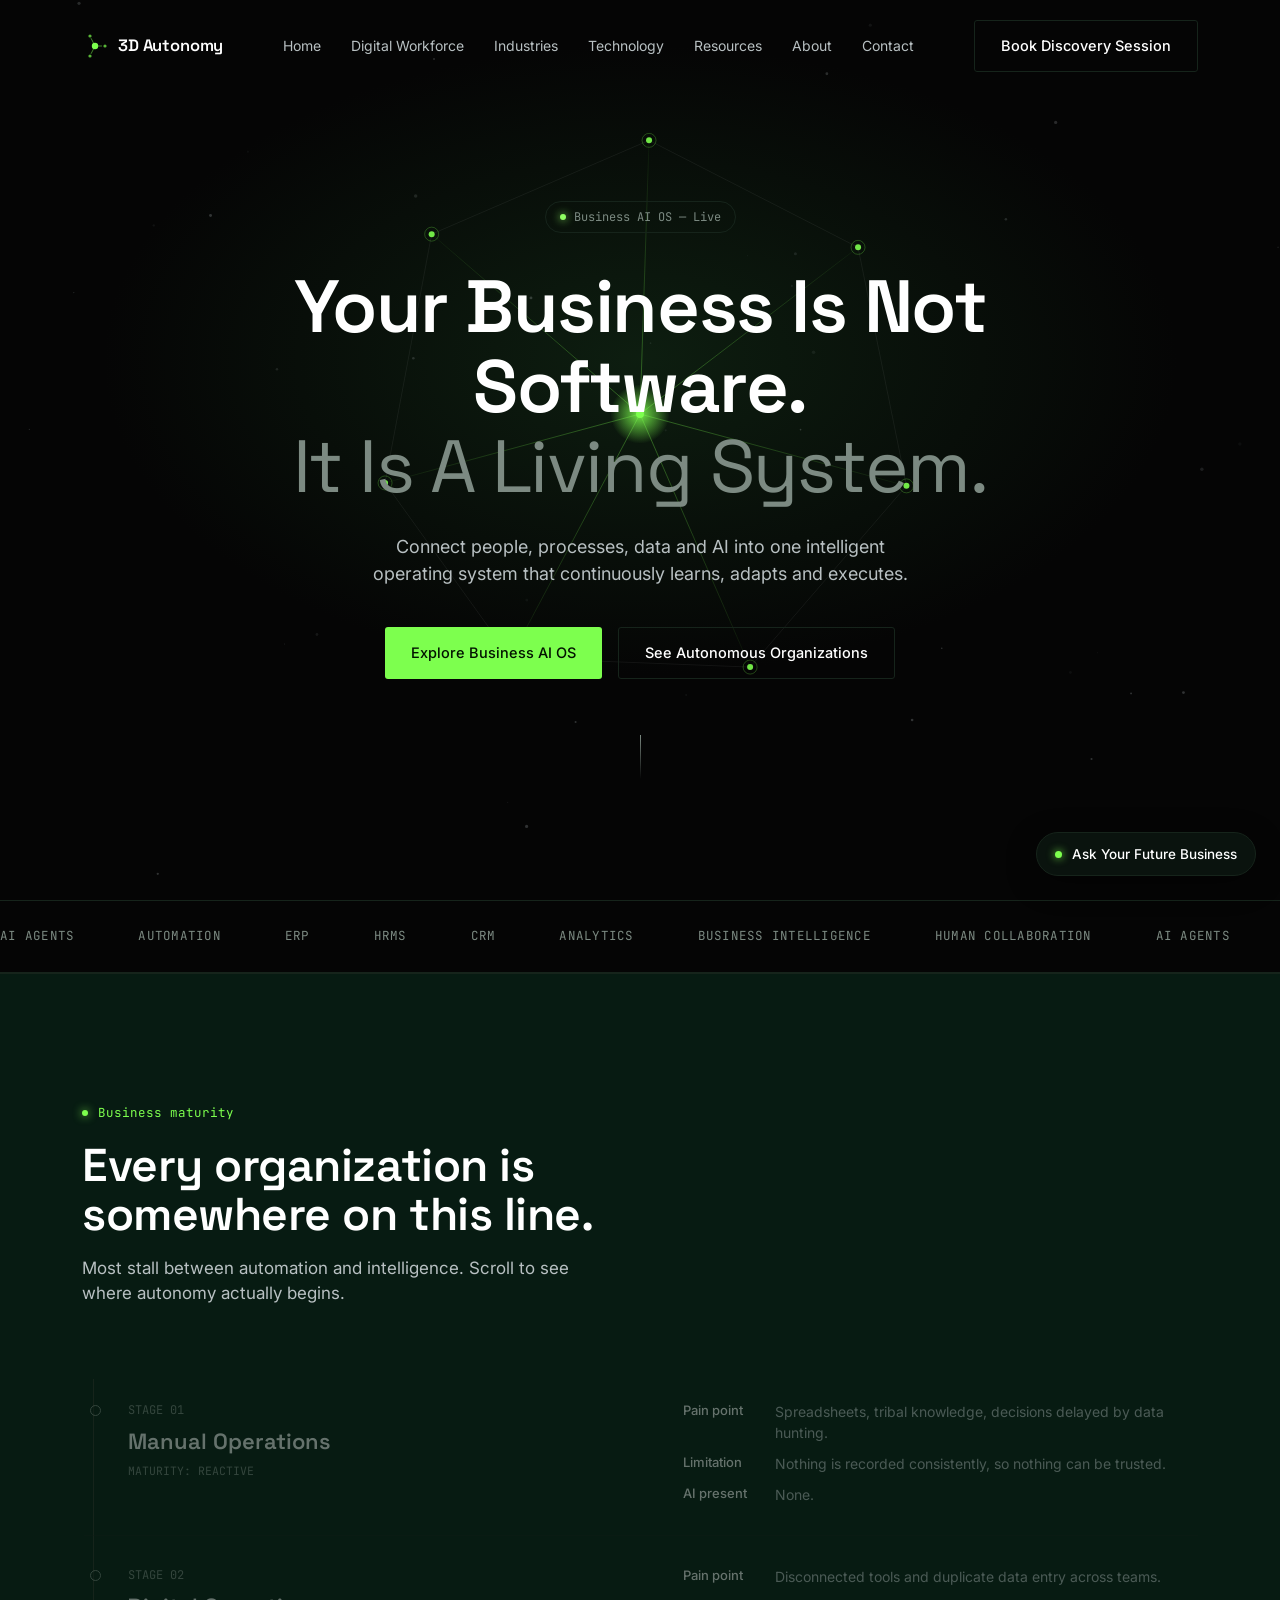
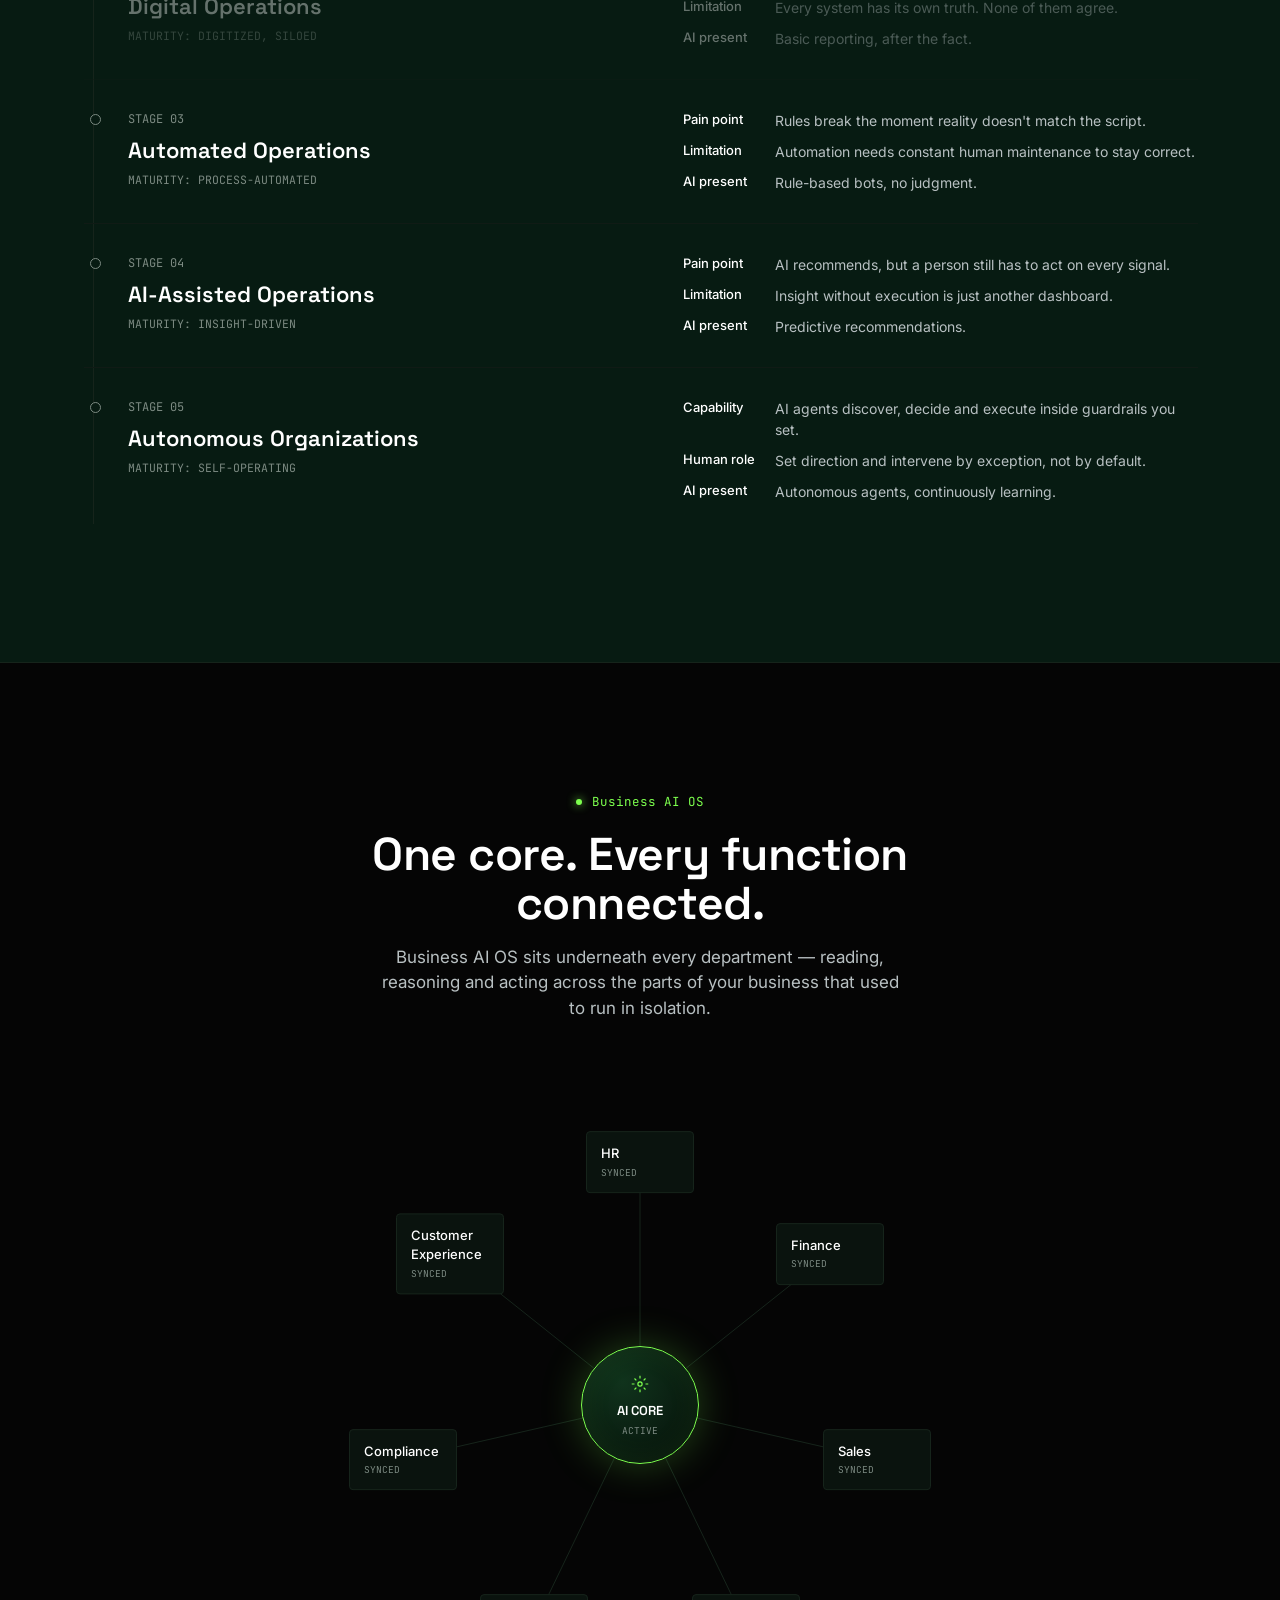
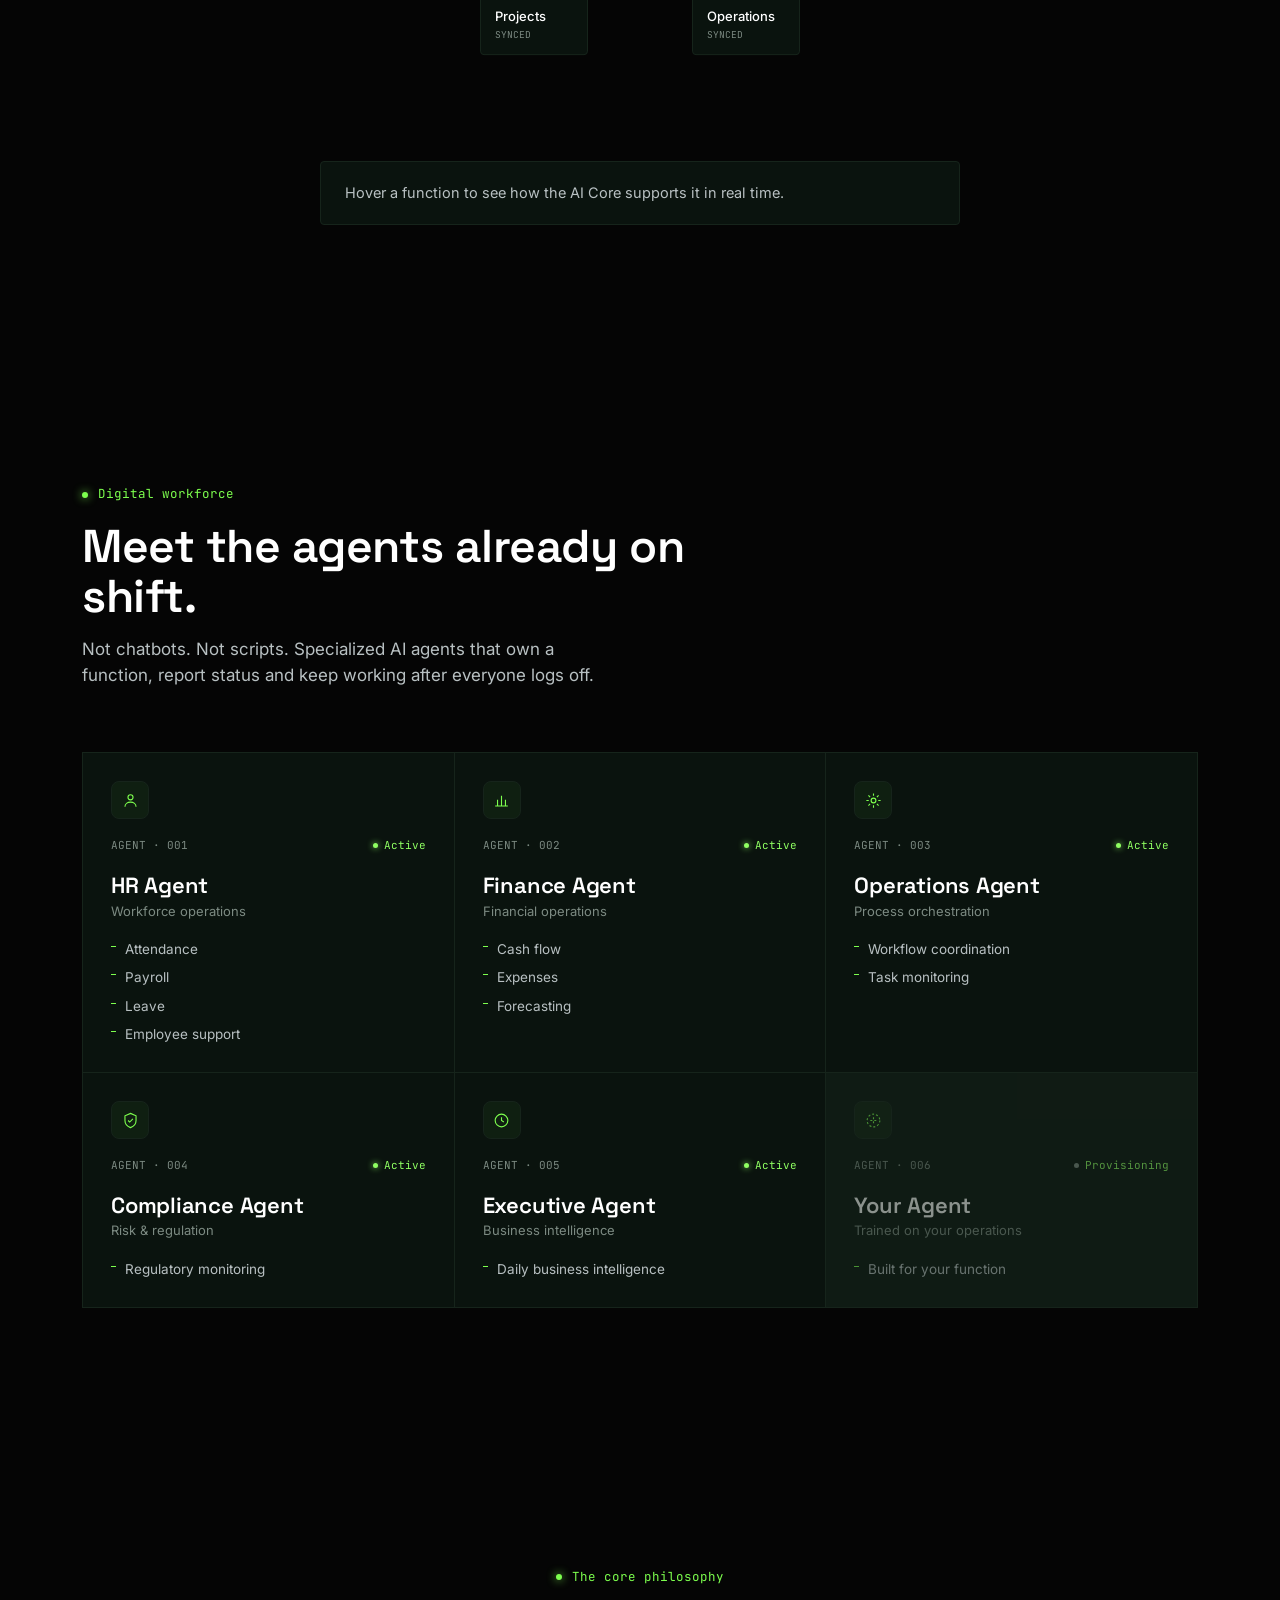
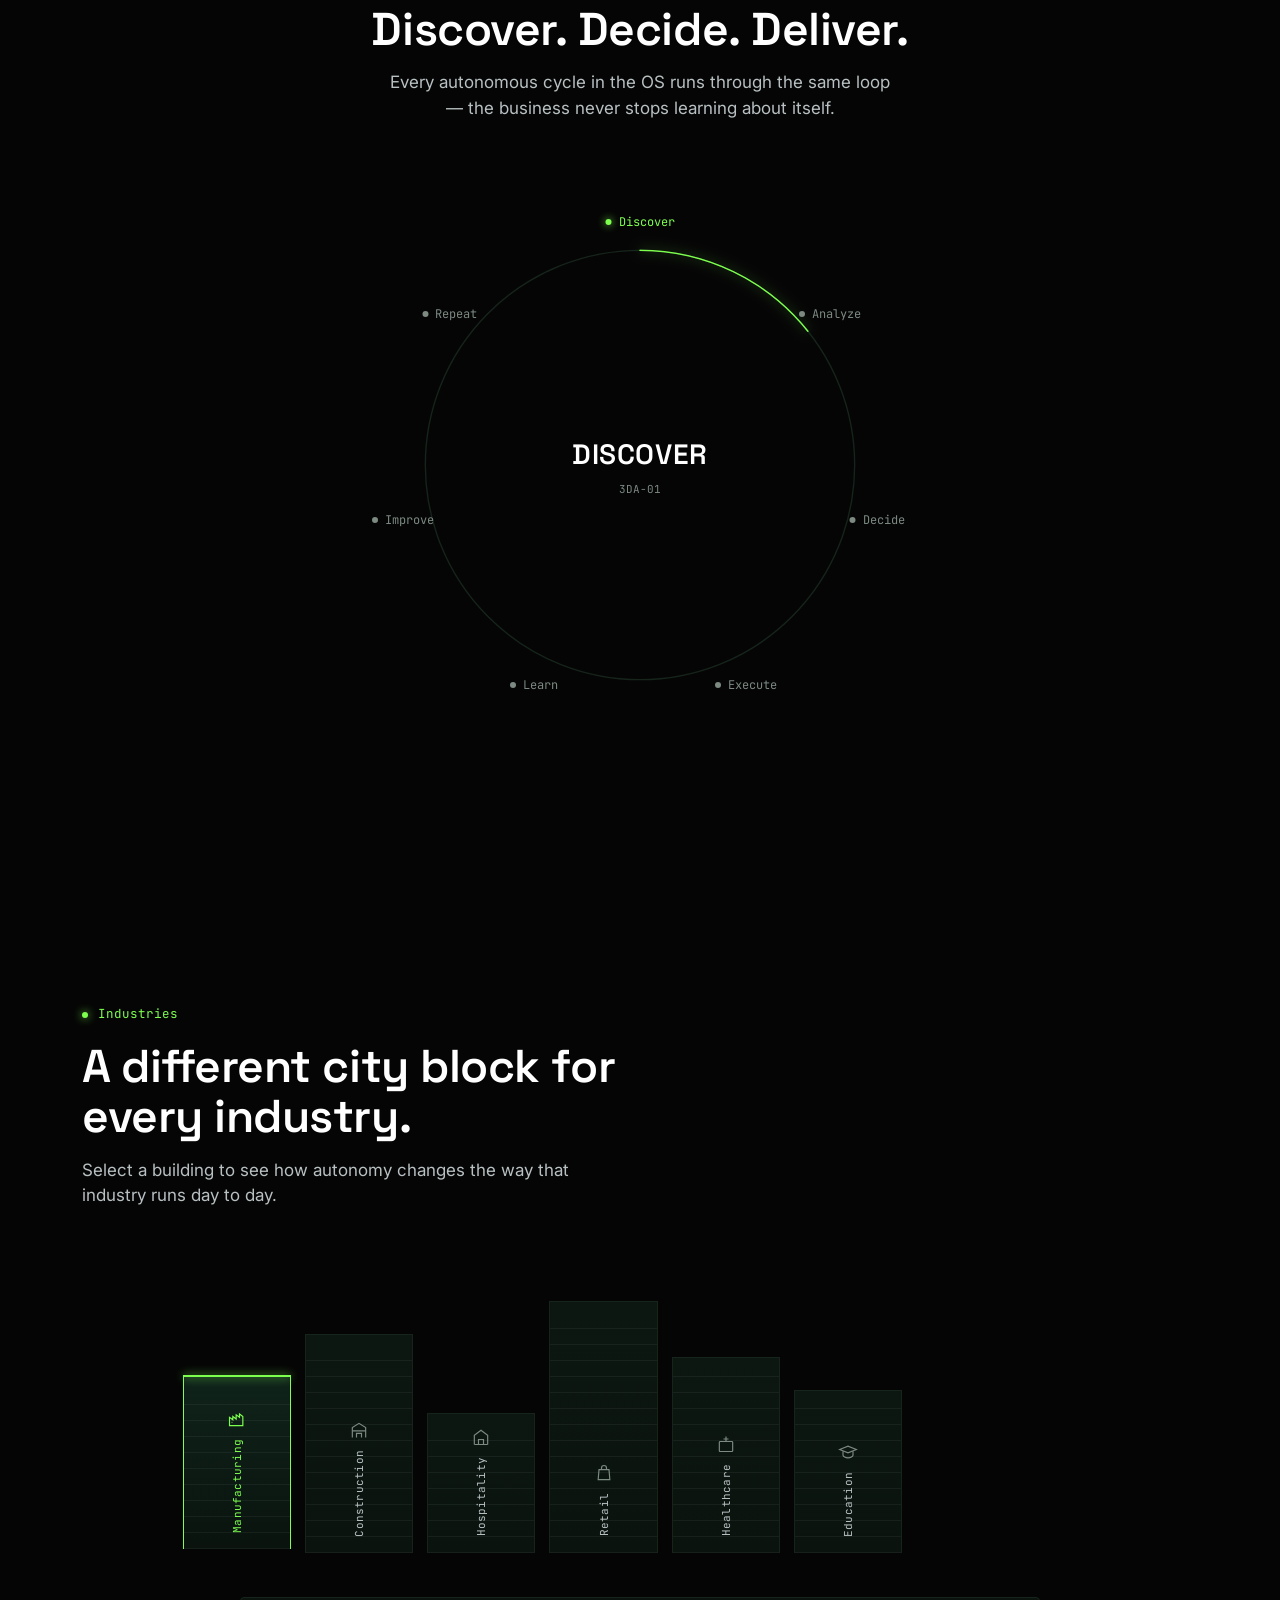
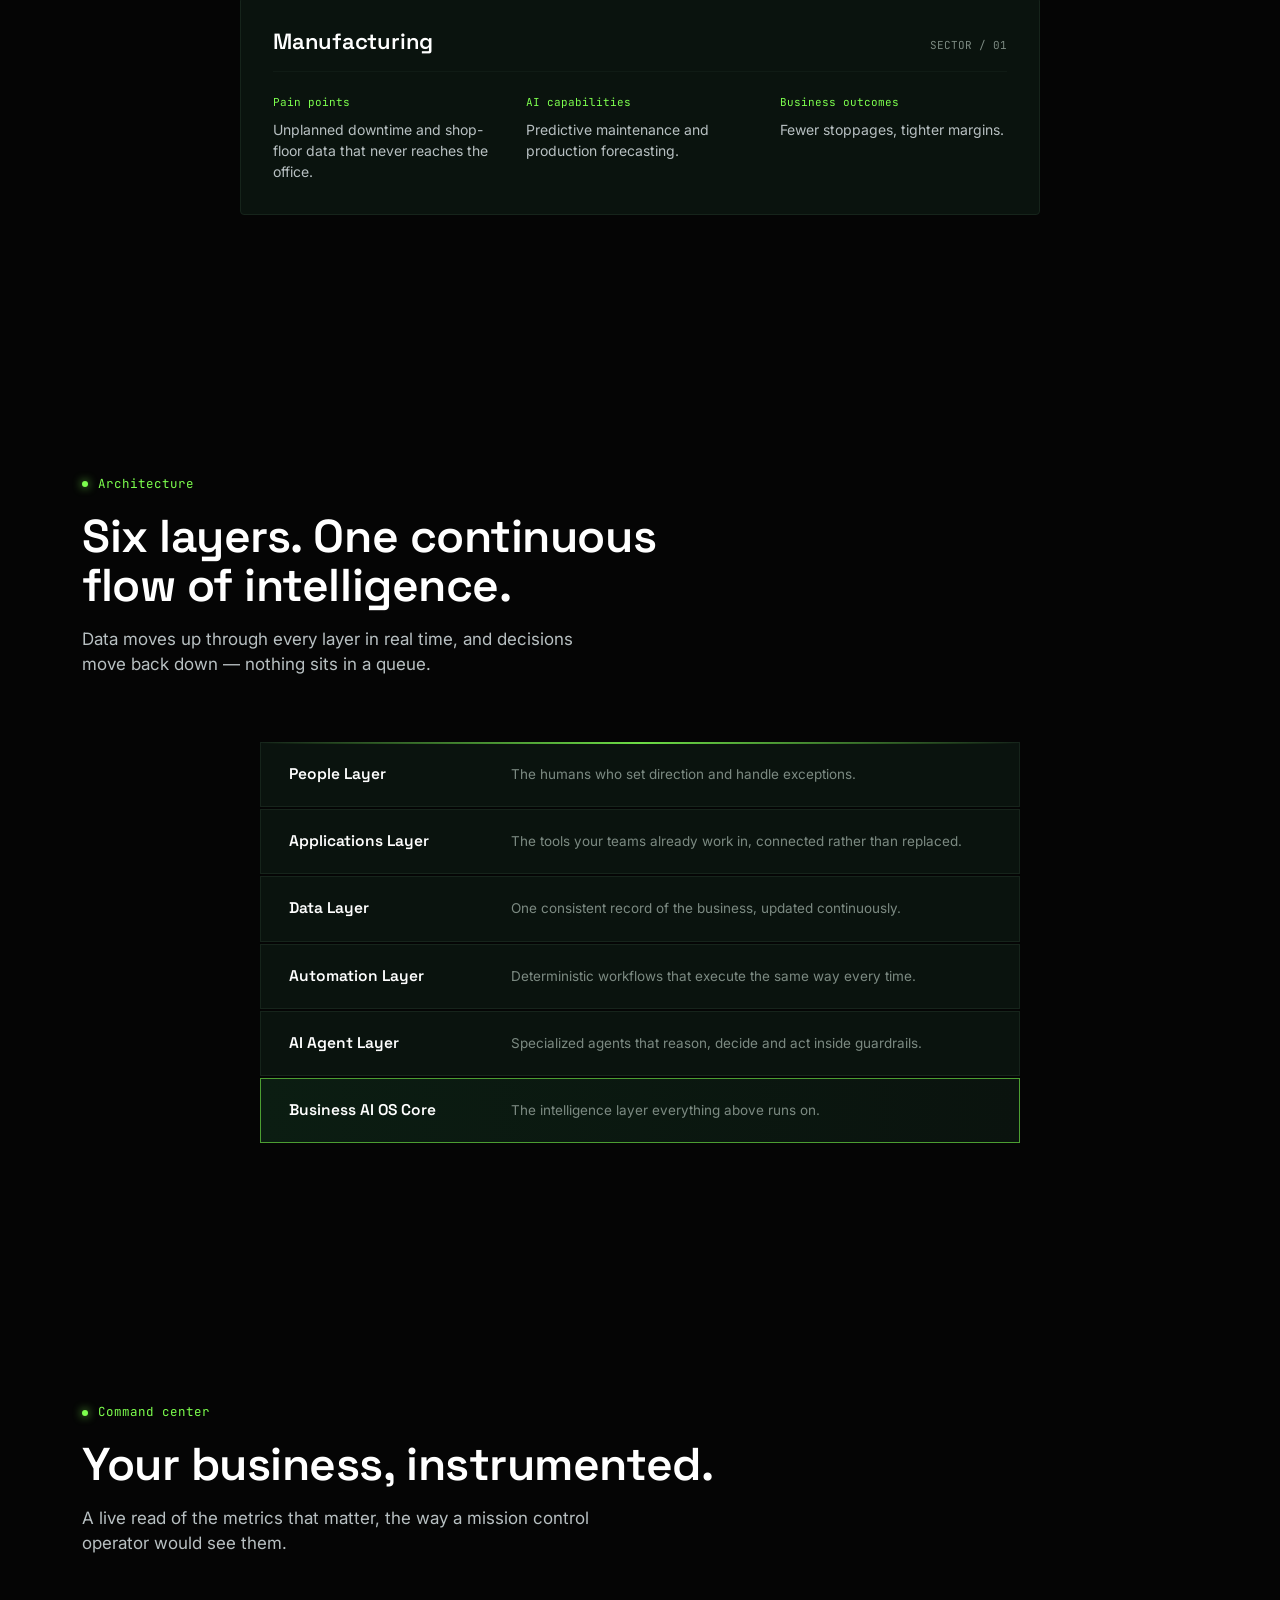
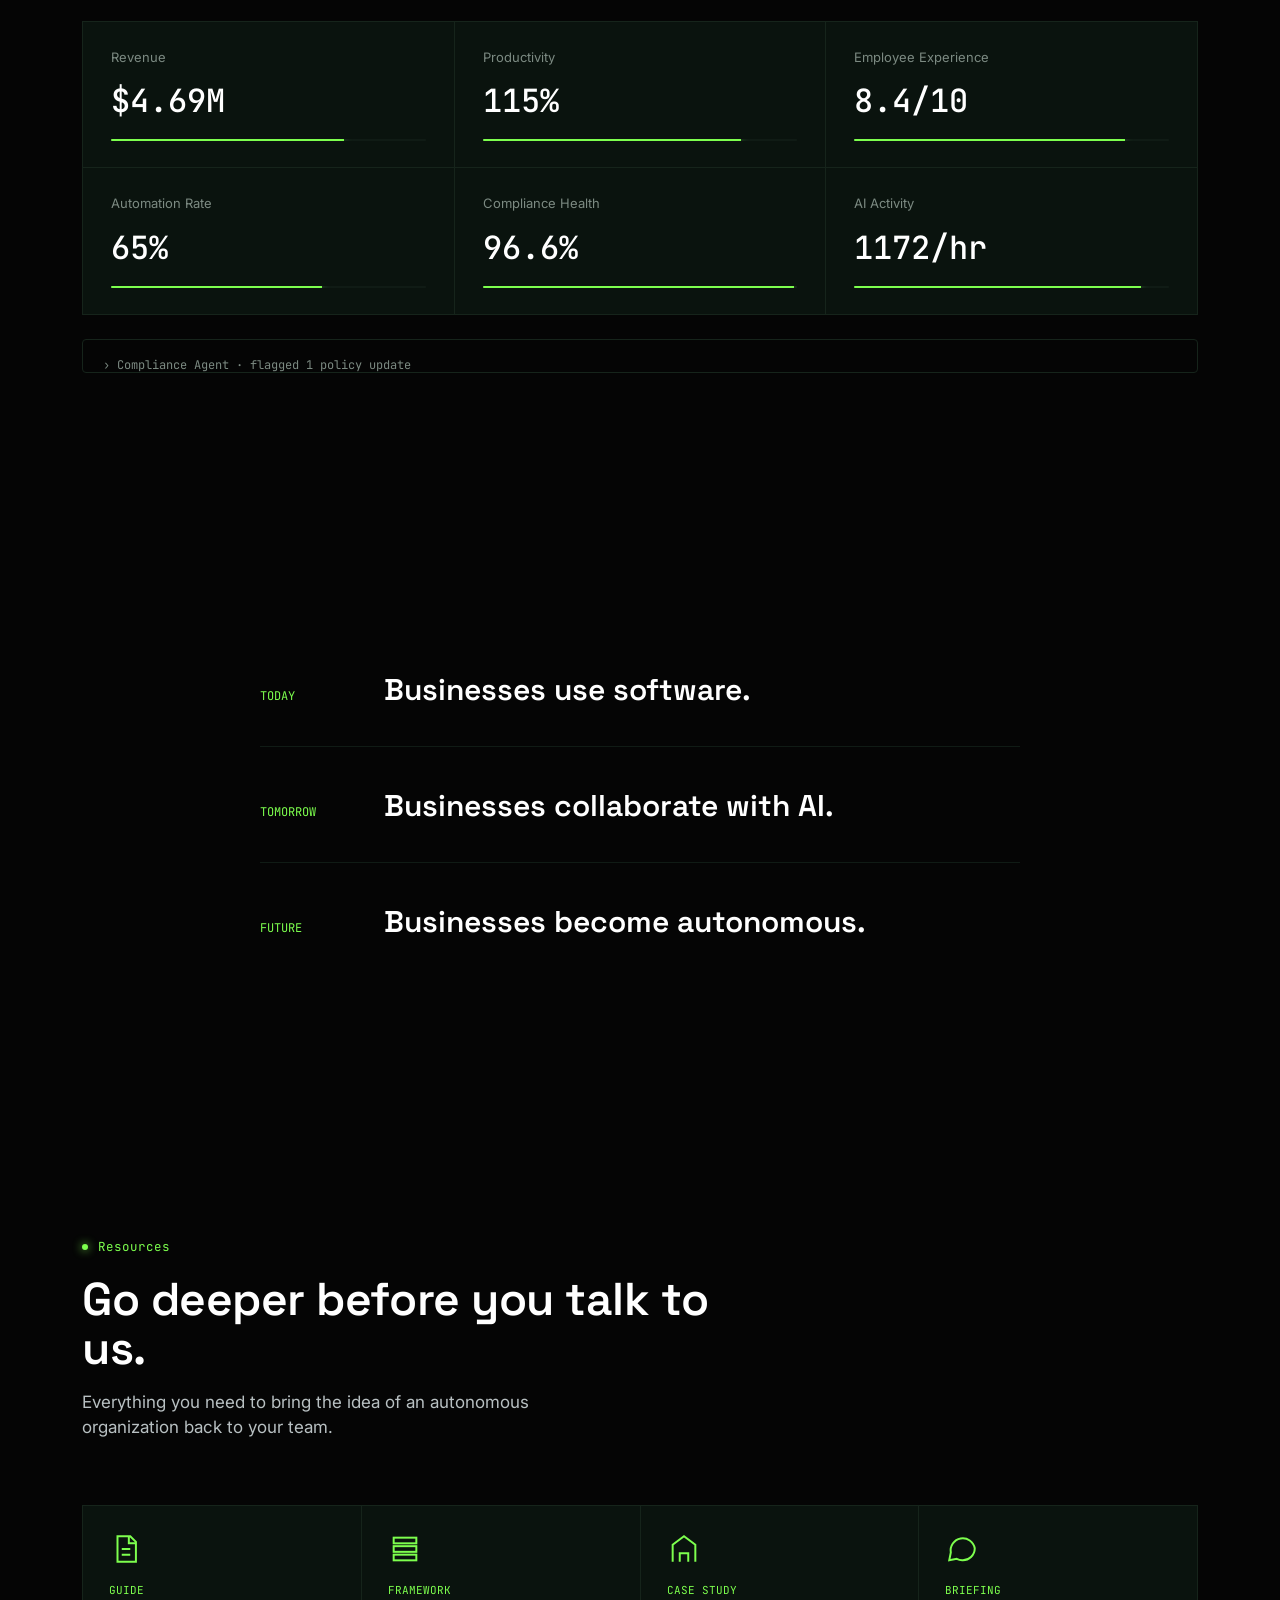
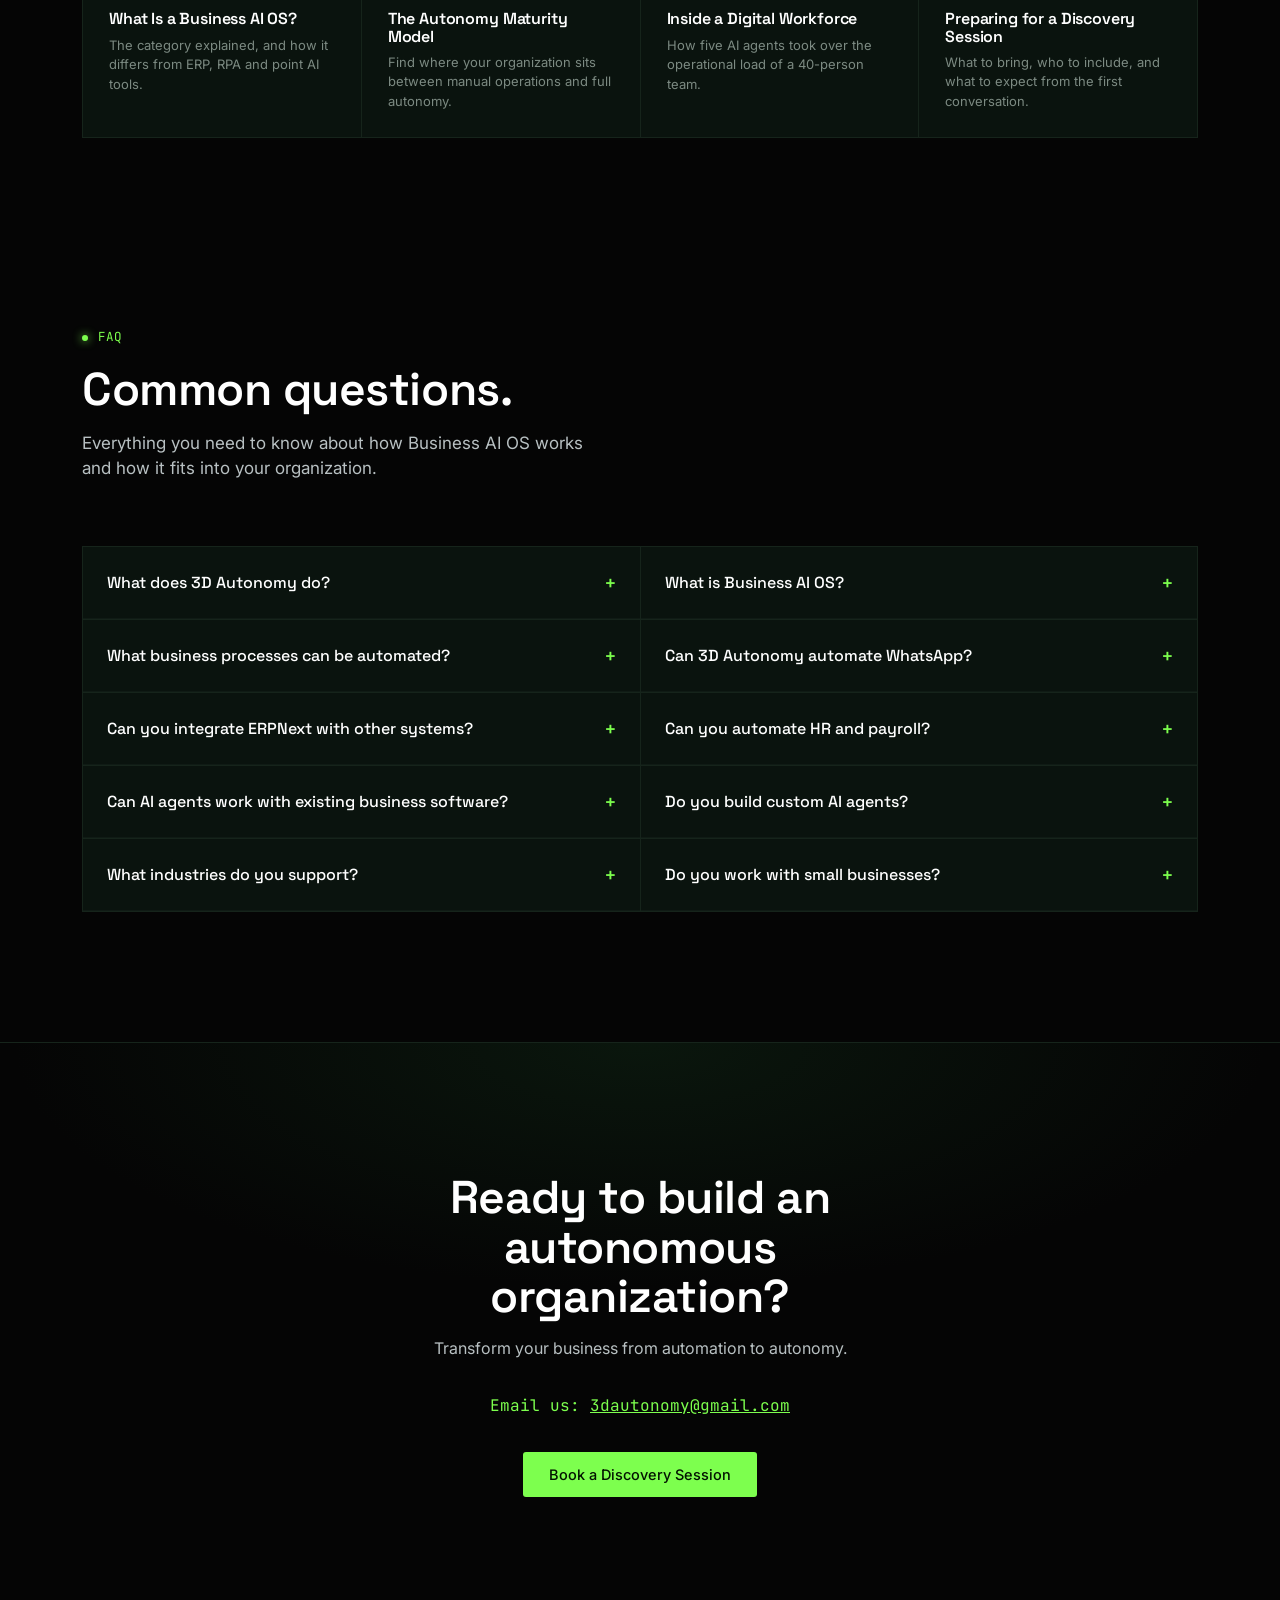
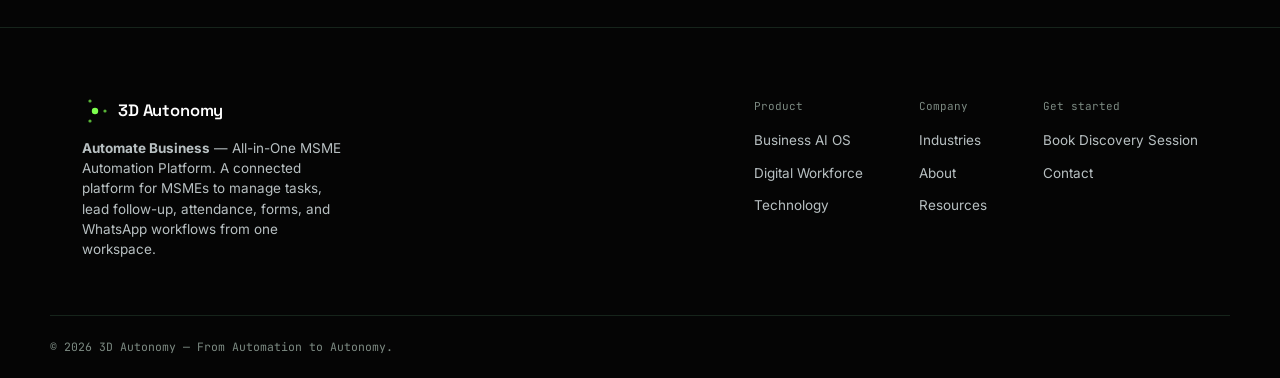
==== commit 138bbf49: "add google meta tag" ====
--- a/index.html
+++ b/index.html
@@ -1,6 +1,7 @@
 <!DOCTYPE html>
 <html lang="en">
 <head>
+<meta name="google-site-verification" content="8Ctu98PoIyrrmsOLriSpPZqDvMqEywe3_ywVsQ7XuPg" />
 <meta charset="UTF-8">
 <meta name="viewport" content="width=device-width, initial-scale=1.0">
 <title>3D Autonomy | AI Automation & Business Software for Growing Businesses</title>
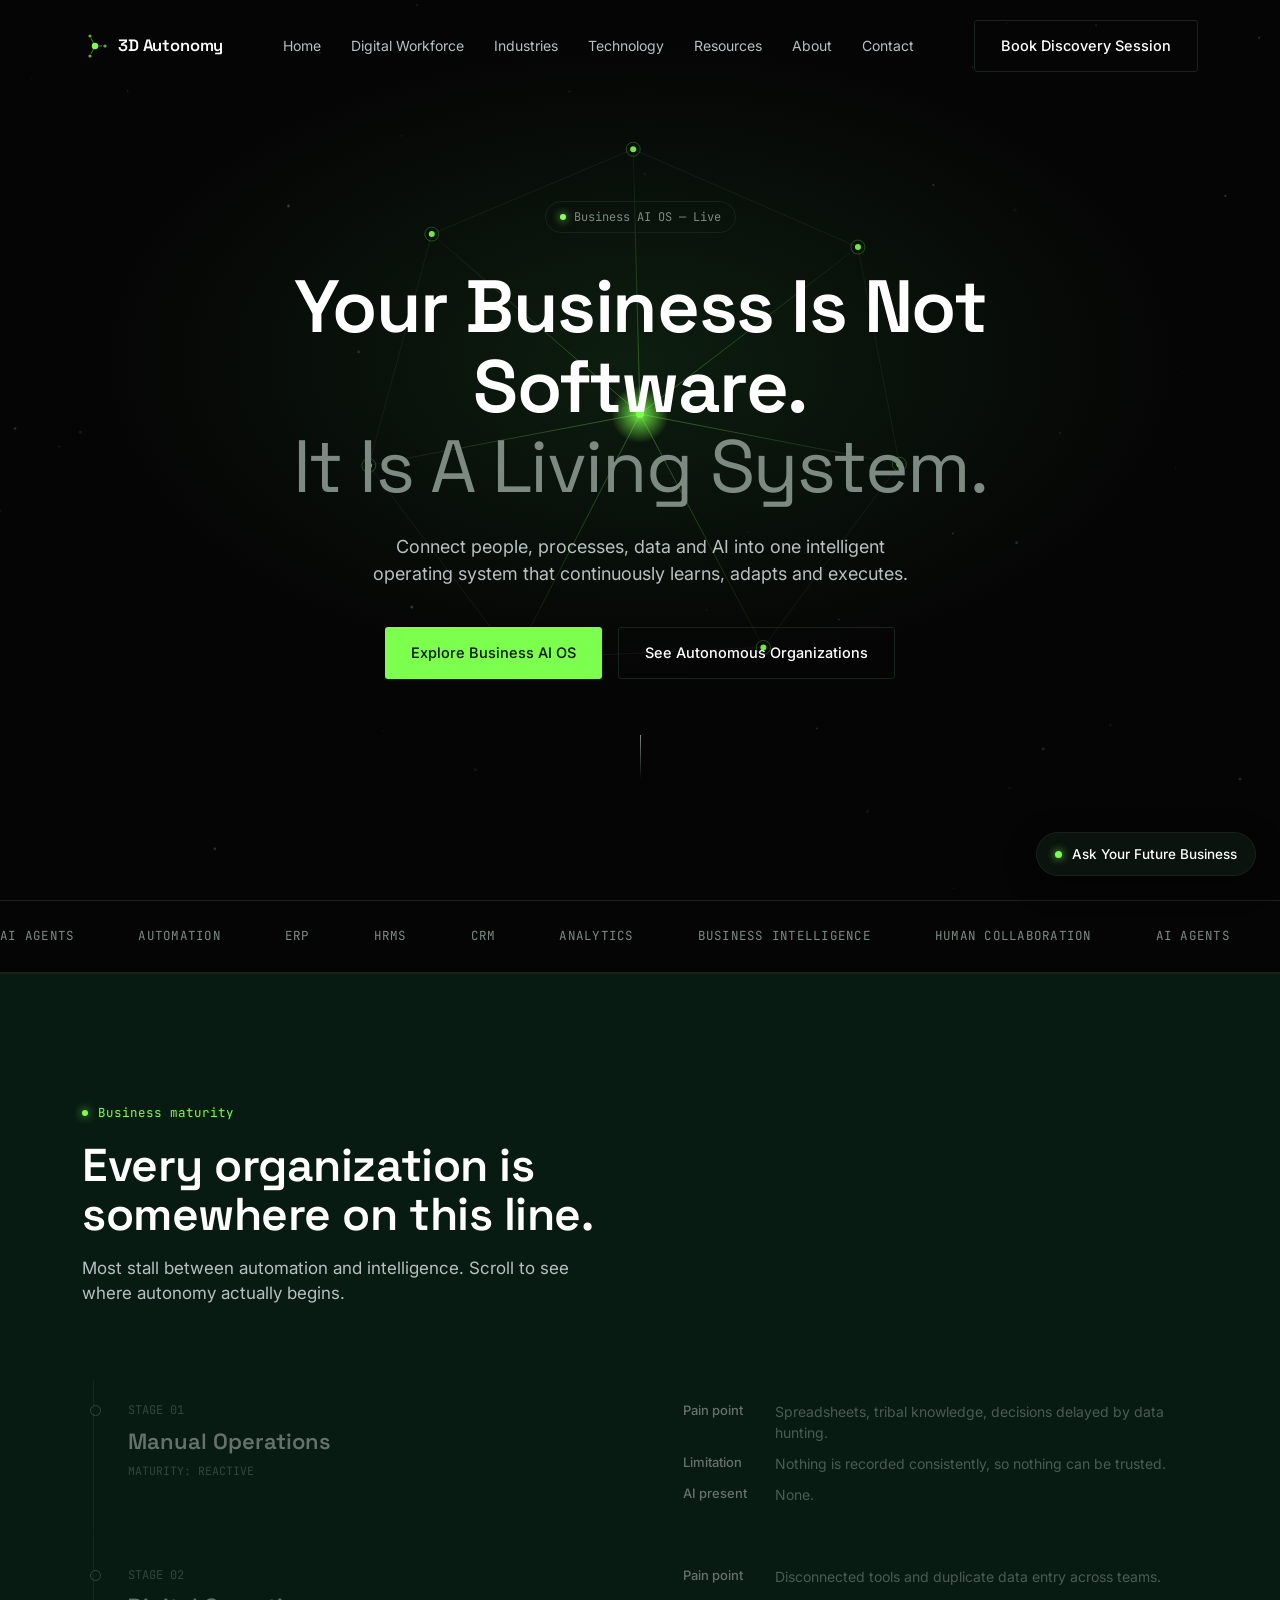
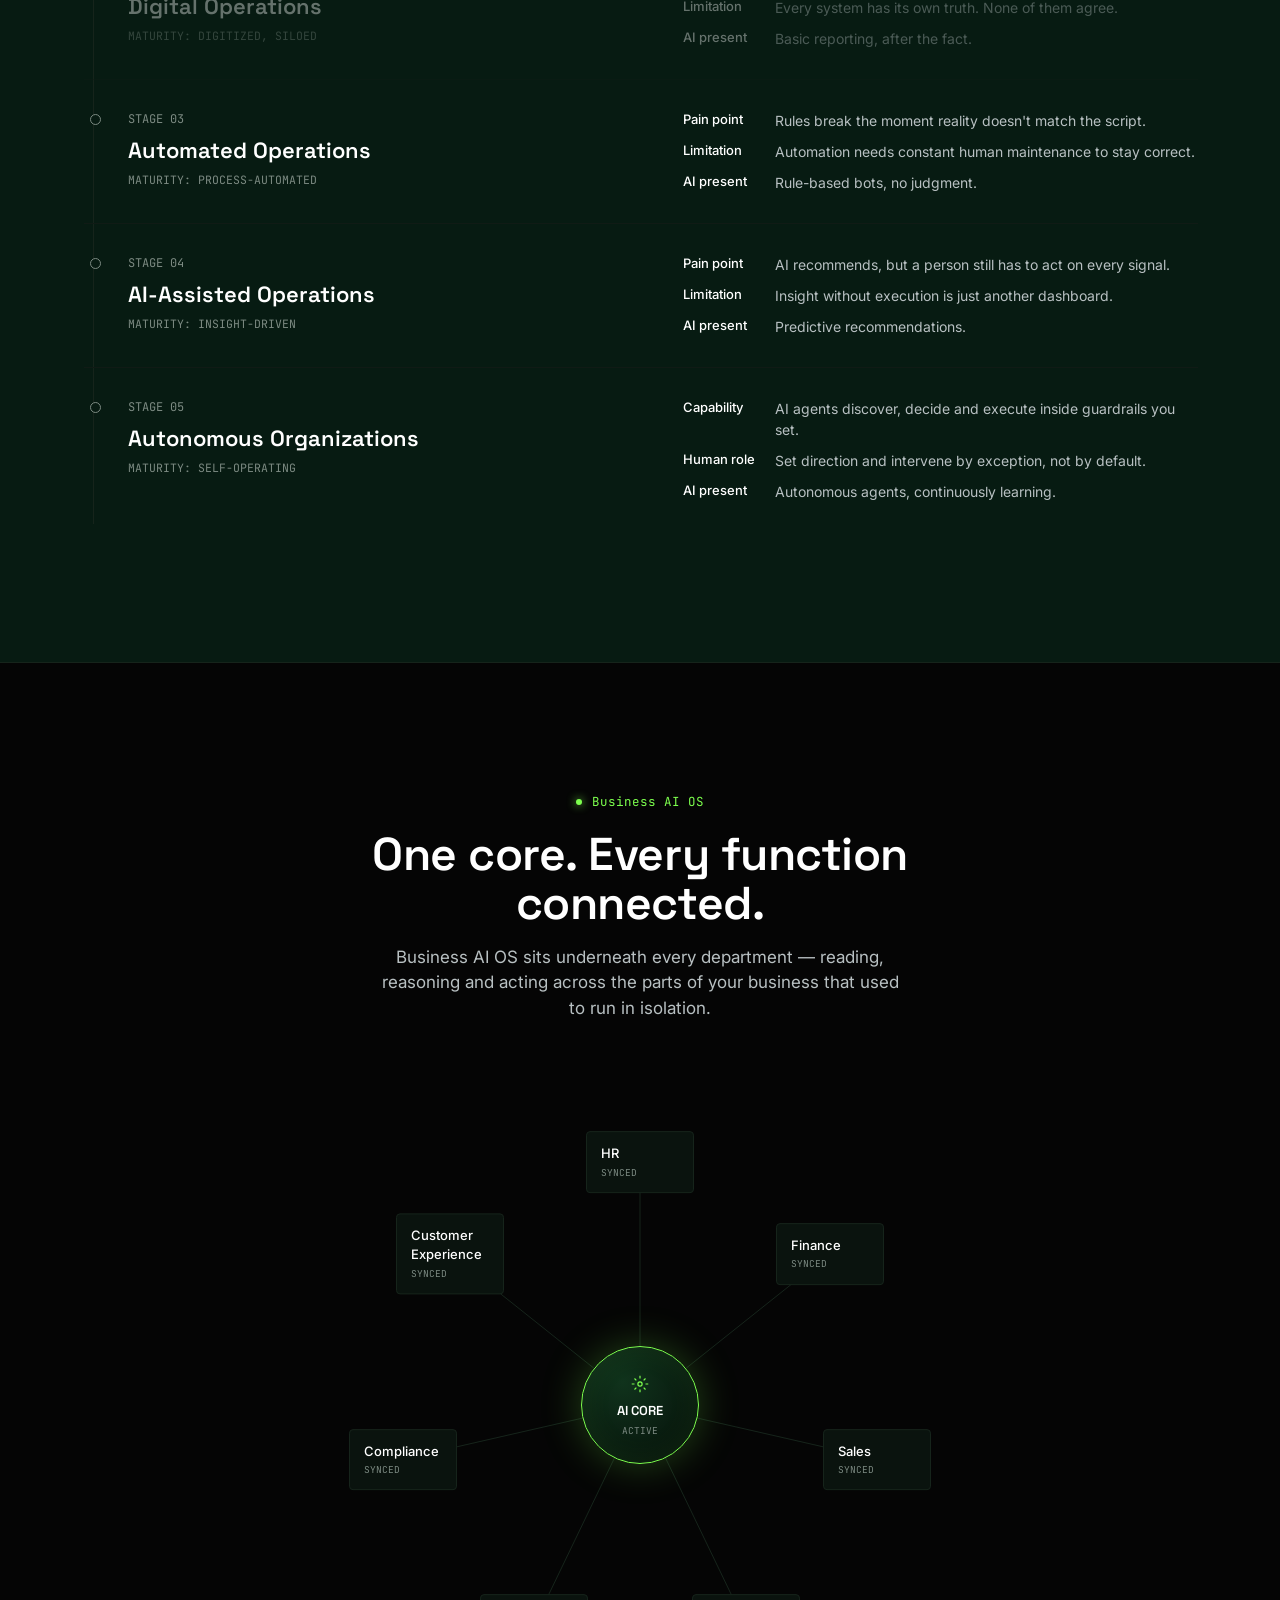
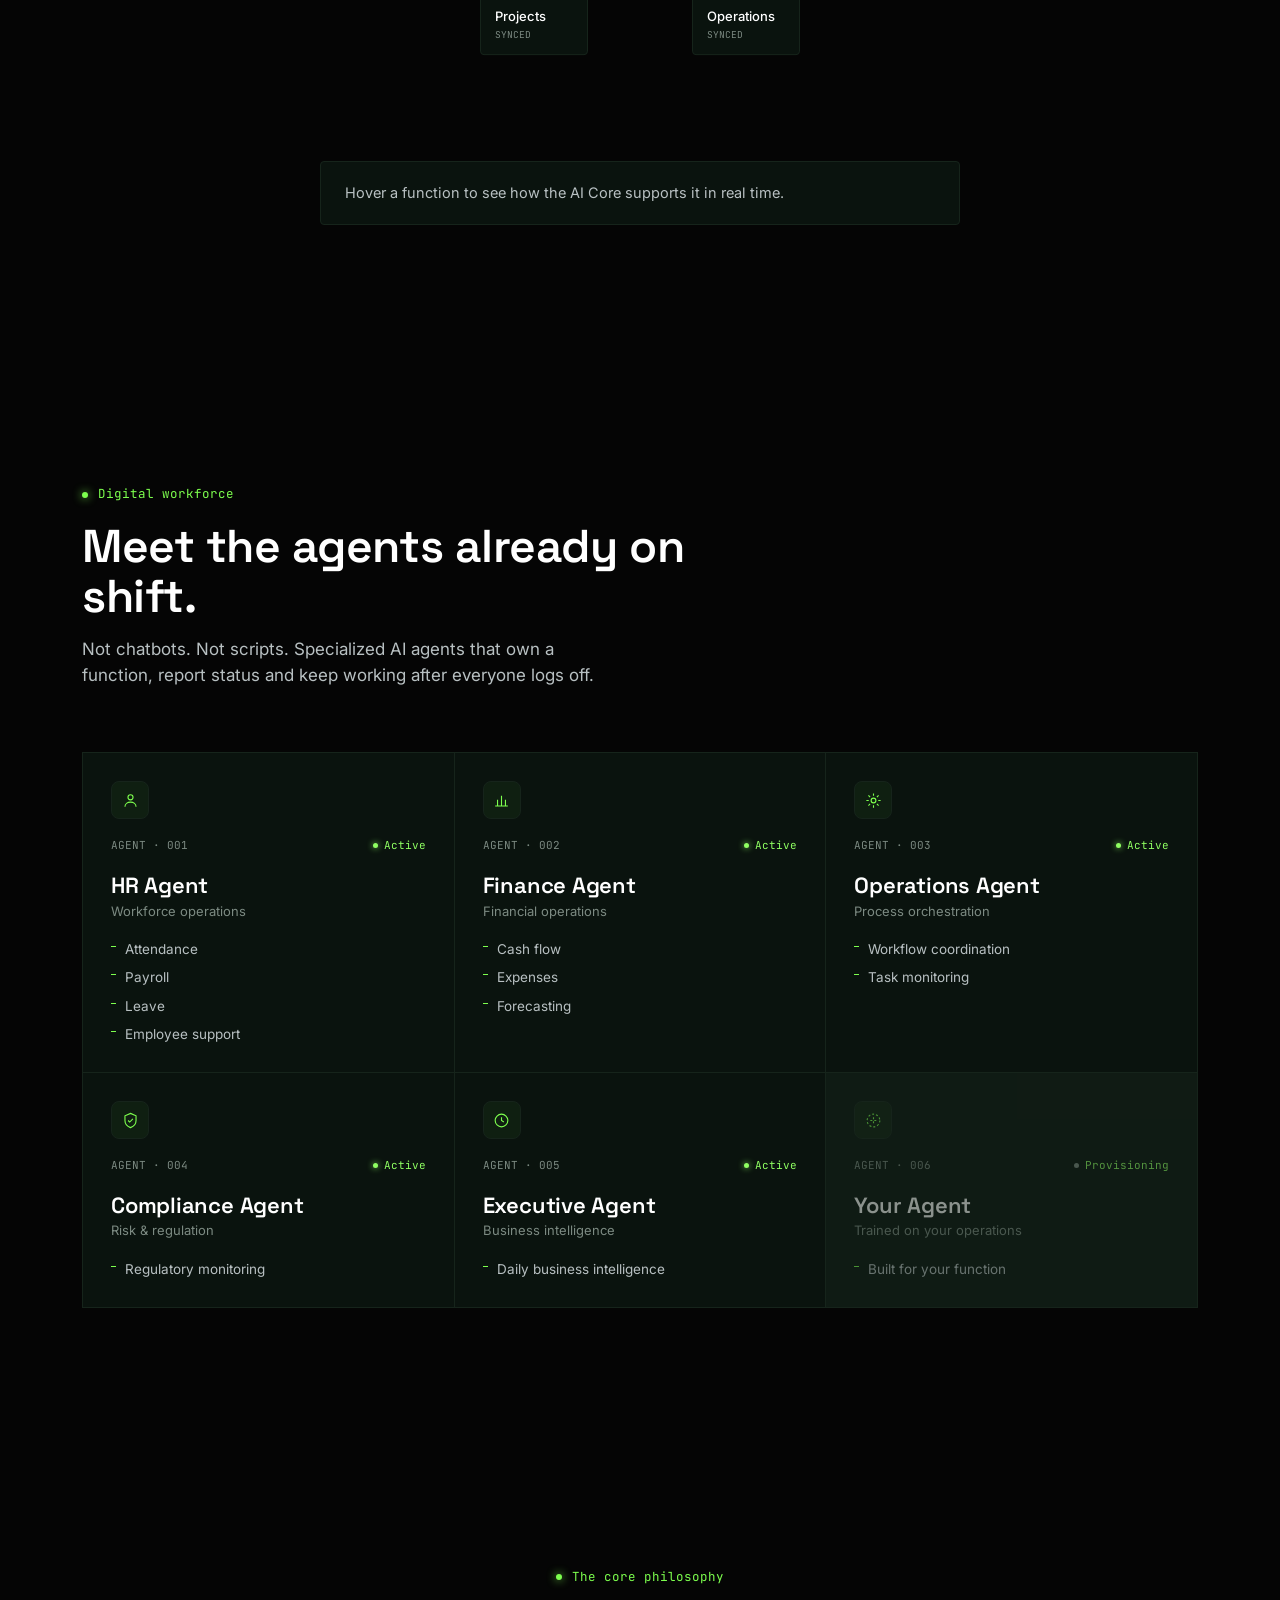
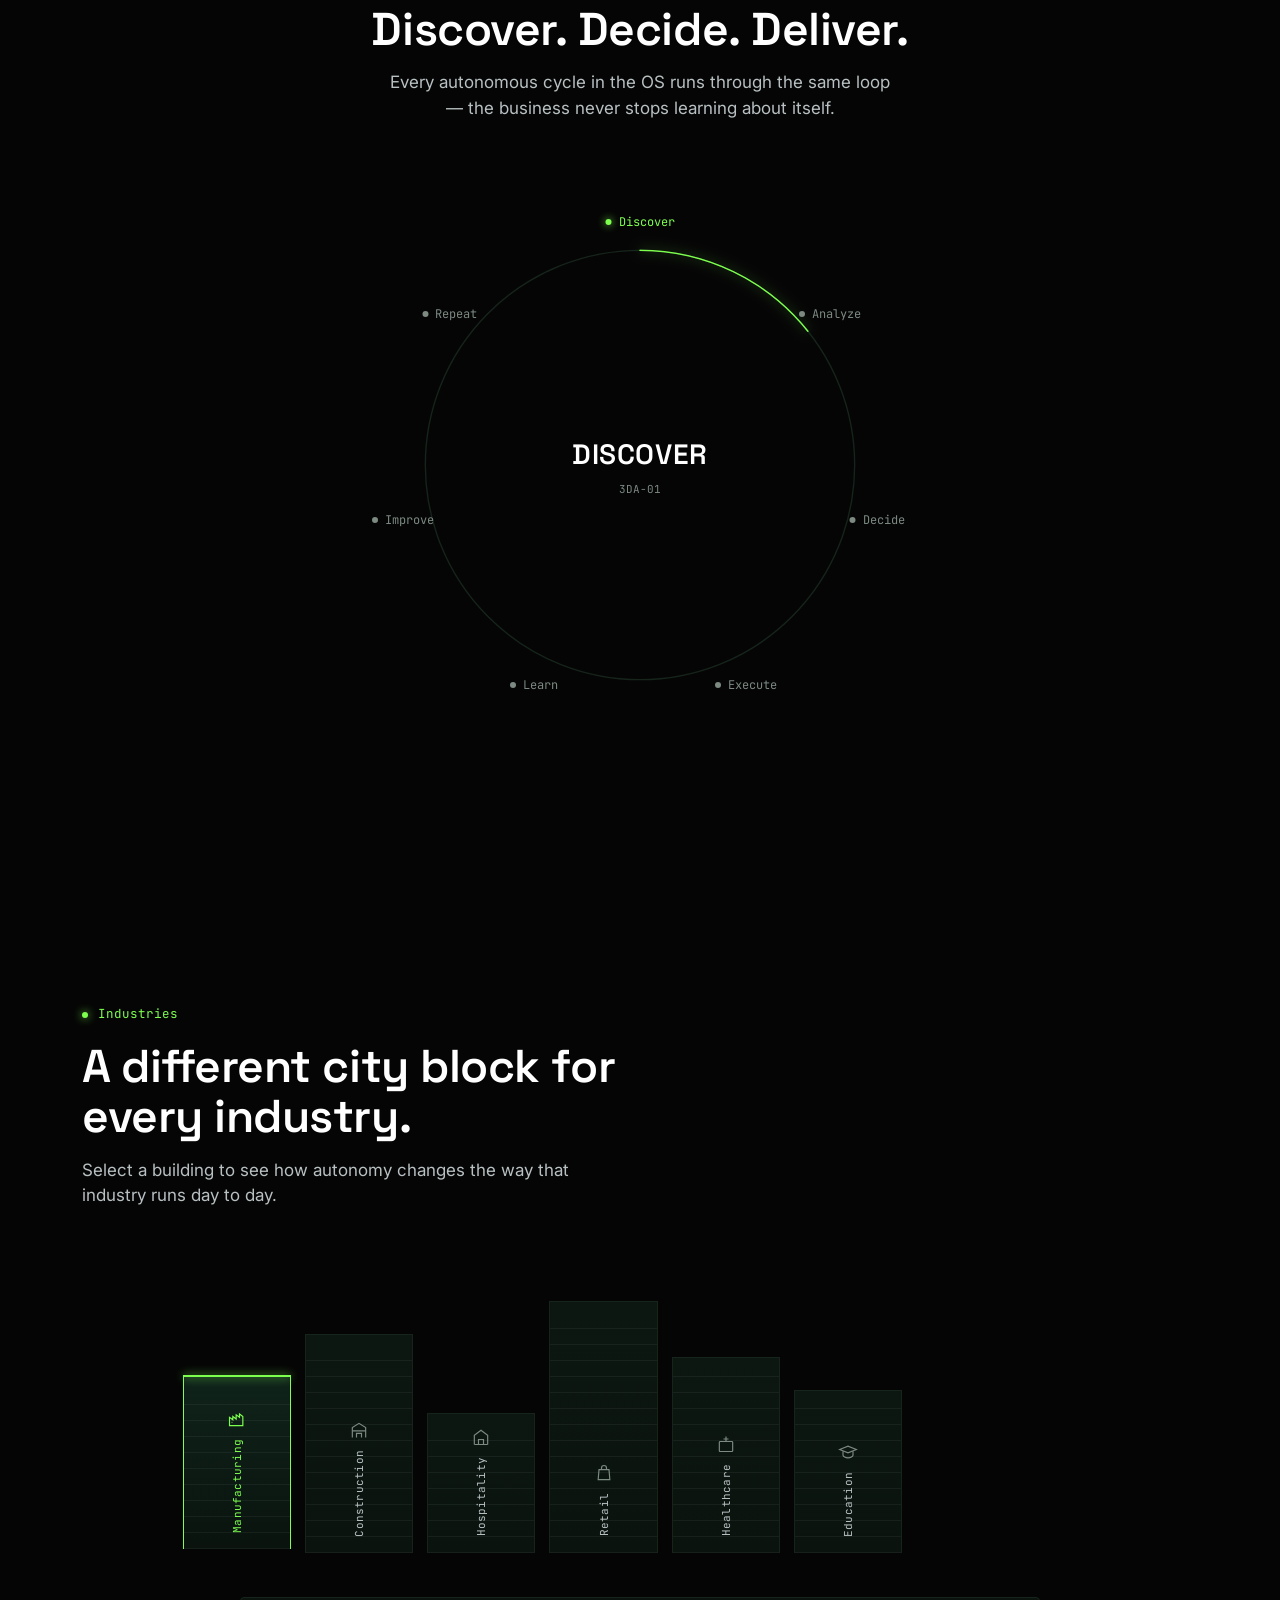
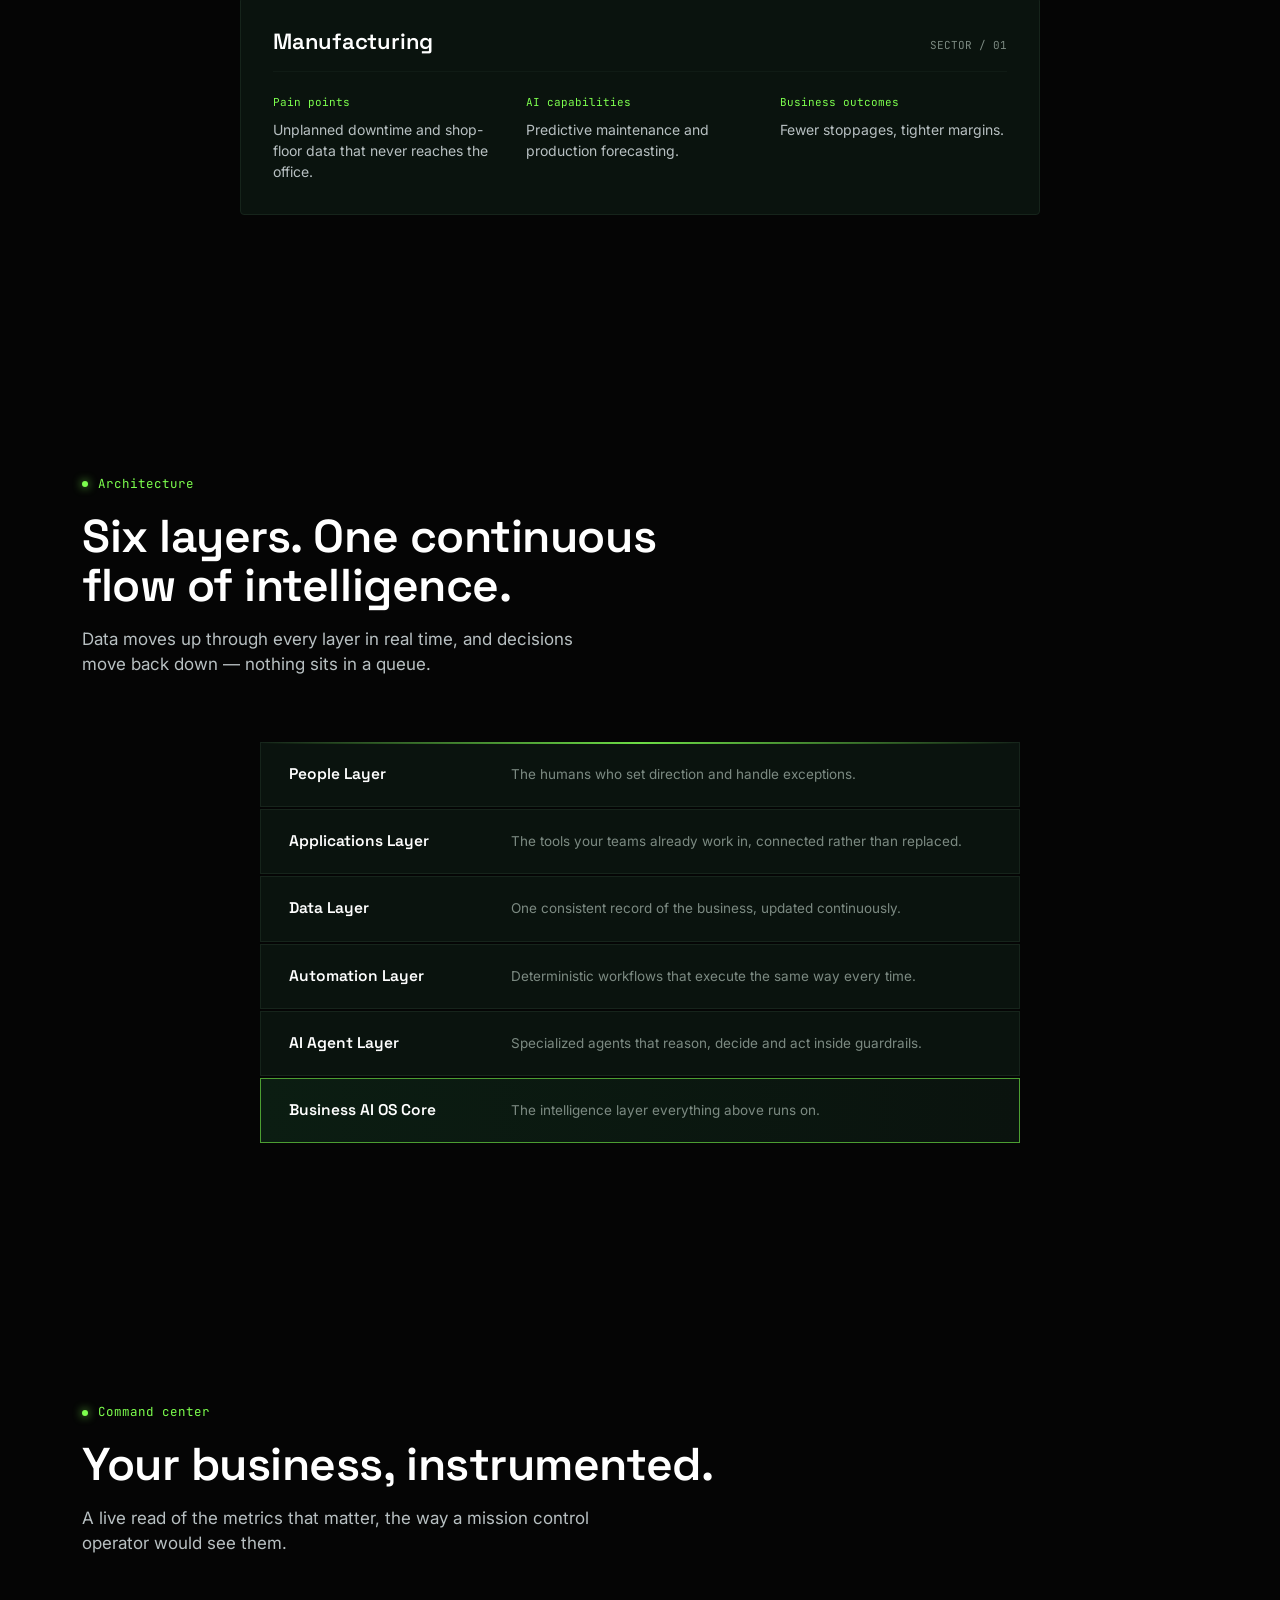
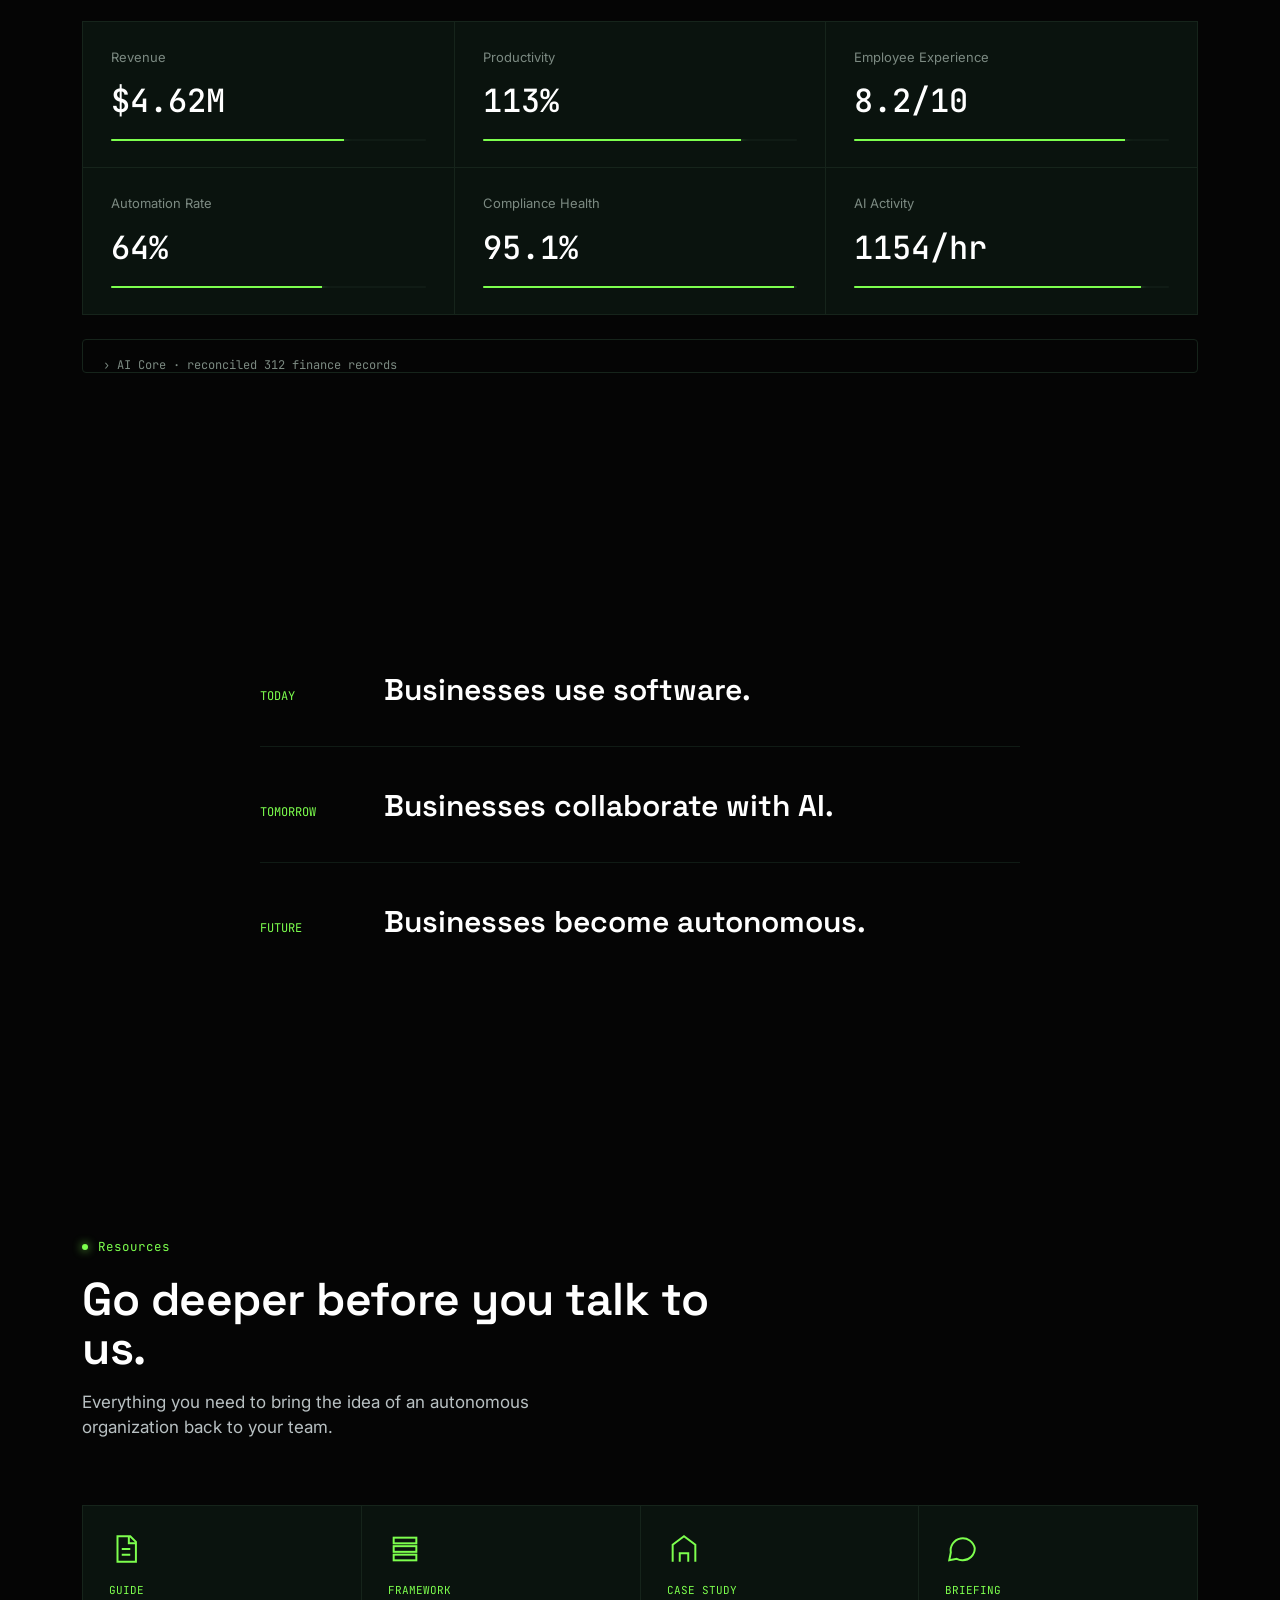
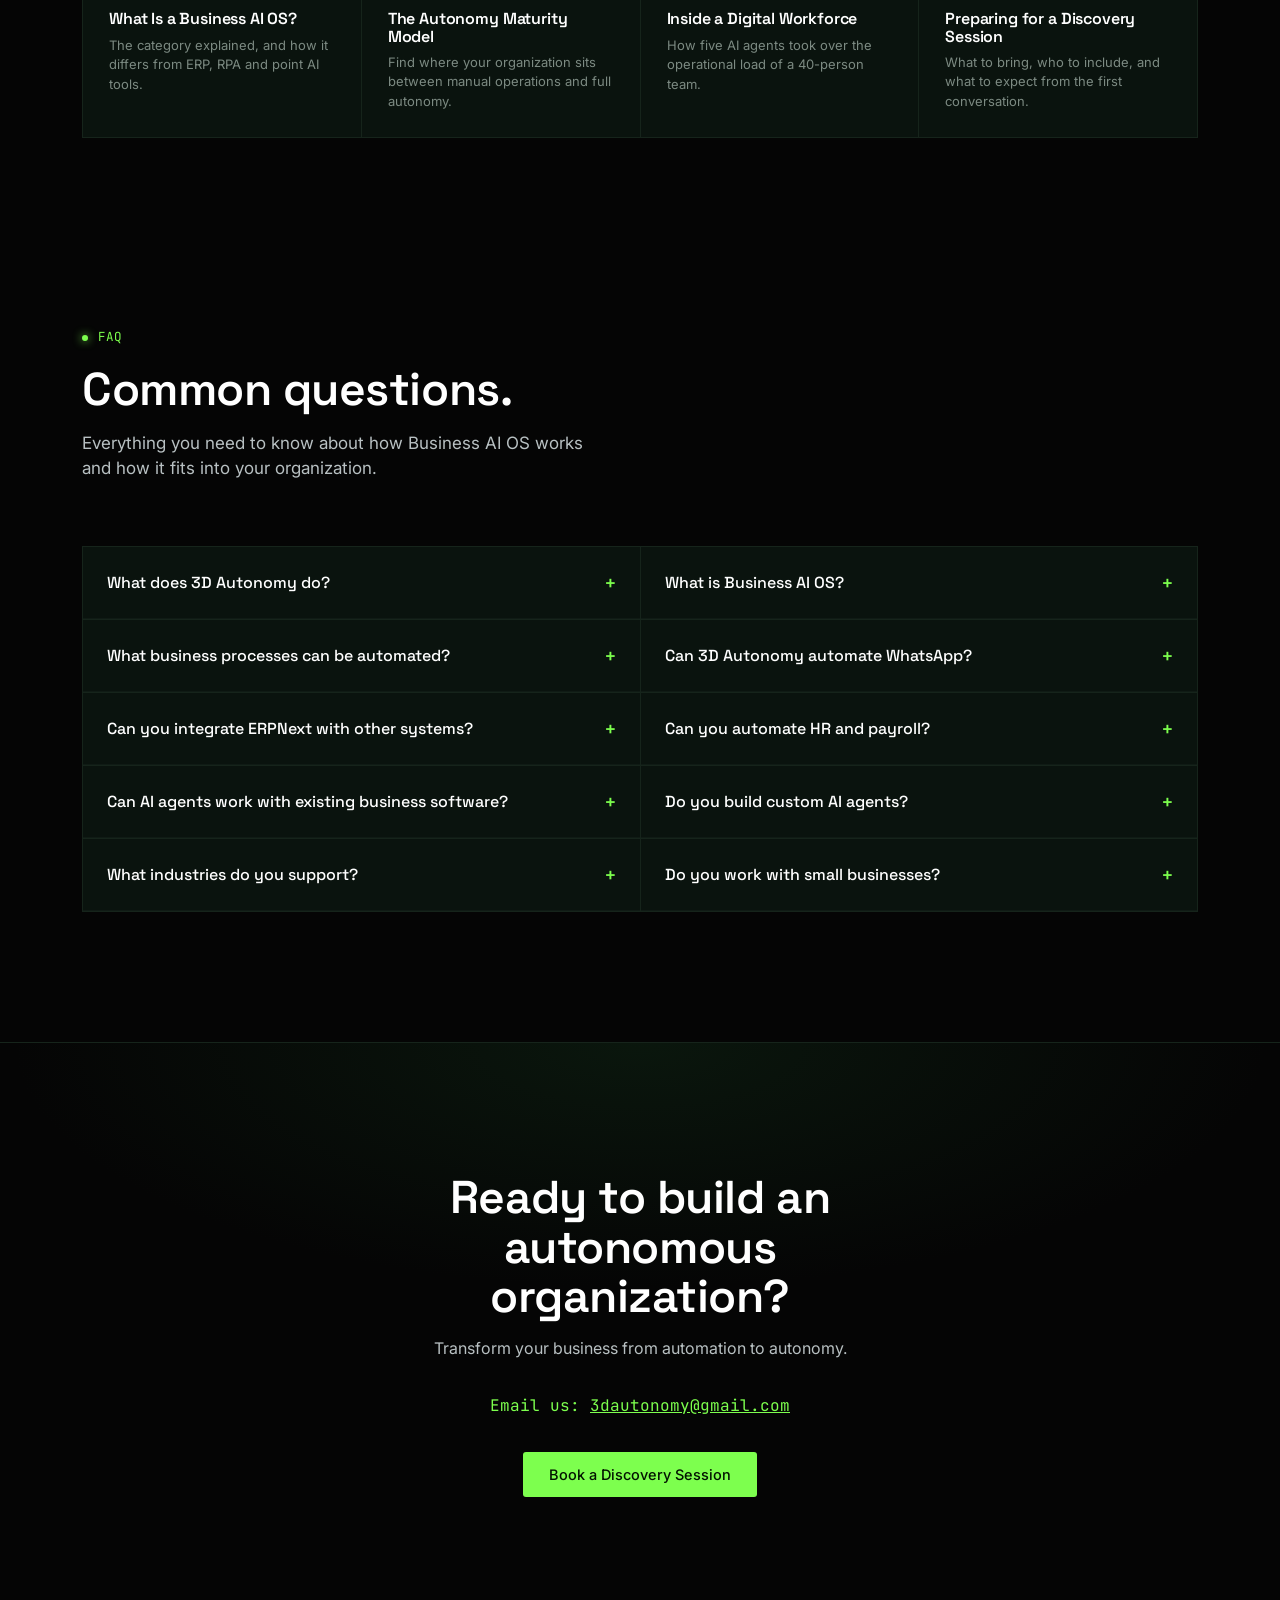
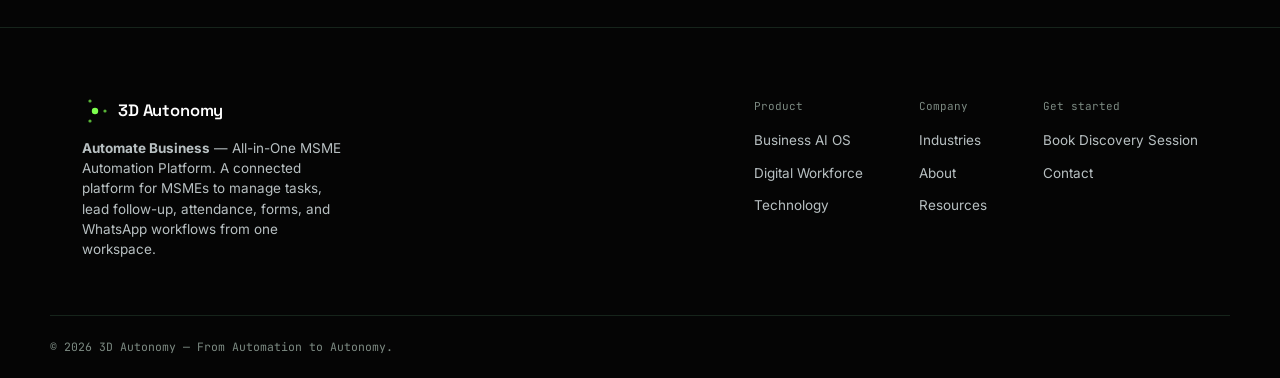
==== commit 7d252031: "feat: implement SEO enhancements (robots.txt, sitemap.xml and JSON-LD structured data)" ====
--- a/index.html
+++ b/index.html
@@ -2,6 +2,7 @@
 <html lang="en">
 <head>
 <meta name="google-site-verification" content="8Ctu98PoIyrrmsOLriSpPZqDvMqEywe3_ywVsQ7XuPg" />
+<link rel="canonical" href="https://3dautonomy.com/">
 <meta charset="UTF-8">
 <meta name="viewport" content="width=device-width, initial-scale=1.0">
 <title>3D Autonomy | AI Automation & Business Software for Growing Businesses</title>
@@ -17,6 +18,26 @@
 <link rel="preconnect" href="https://fonts.gstatic.com" crossorigin>
 <link href="https://fonts.googleapis.com/css2?family=Space+Grotesk:wght@400;500;600;700&family=Inter:wght@400;500;600&family=JetBrains+Mono:wght@400;500&display=swap" rel="stylesheet">
 <link rel="stylesheet" href="style.css">
+<script type="application/ld+json">
+{
+  "@context": "https://schema.org",
+  "@type": "Organization",
+  "name": "3D Autonomy",
+  "alternateName": "3D Autonomy AI",
+  "url": "https://3dautonomy.com",
+  "logo": "https://3dautonomy.com/assert/logo.png",
+  "description": "3D Autonomy provides a Business AI OS for small and medium-sized businesses, transforming operations from automation to autonomy with AI agents and ERPNext integration.",
+  "email": "3dautonomy@gmail.com",
+  "sameAs": [
+    "https://www.linkedin.com/company/3dautonomy"
+  ],
+  "contactPoint": {
+    "@type": "ContactPoint",
+    "contactType": "customer service",
+    "email": "3dautonomy@gmail.com"
+  }
+}
+</script>
 </head>
 <body>
 
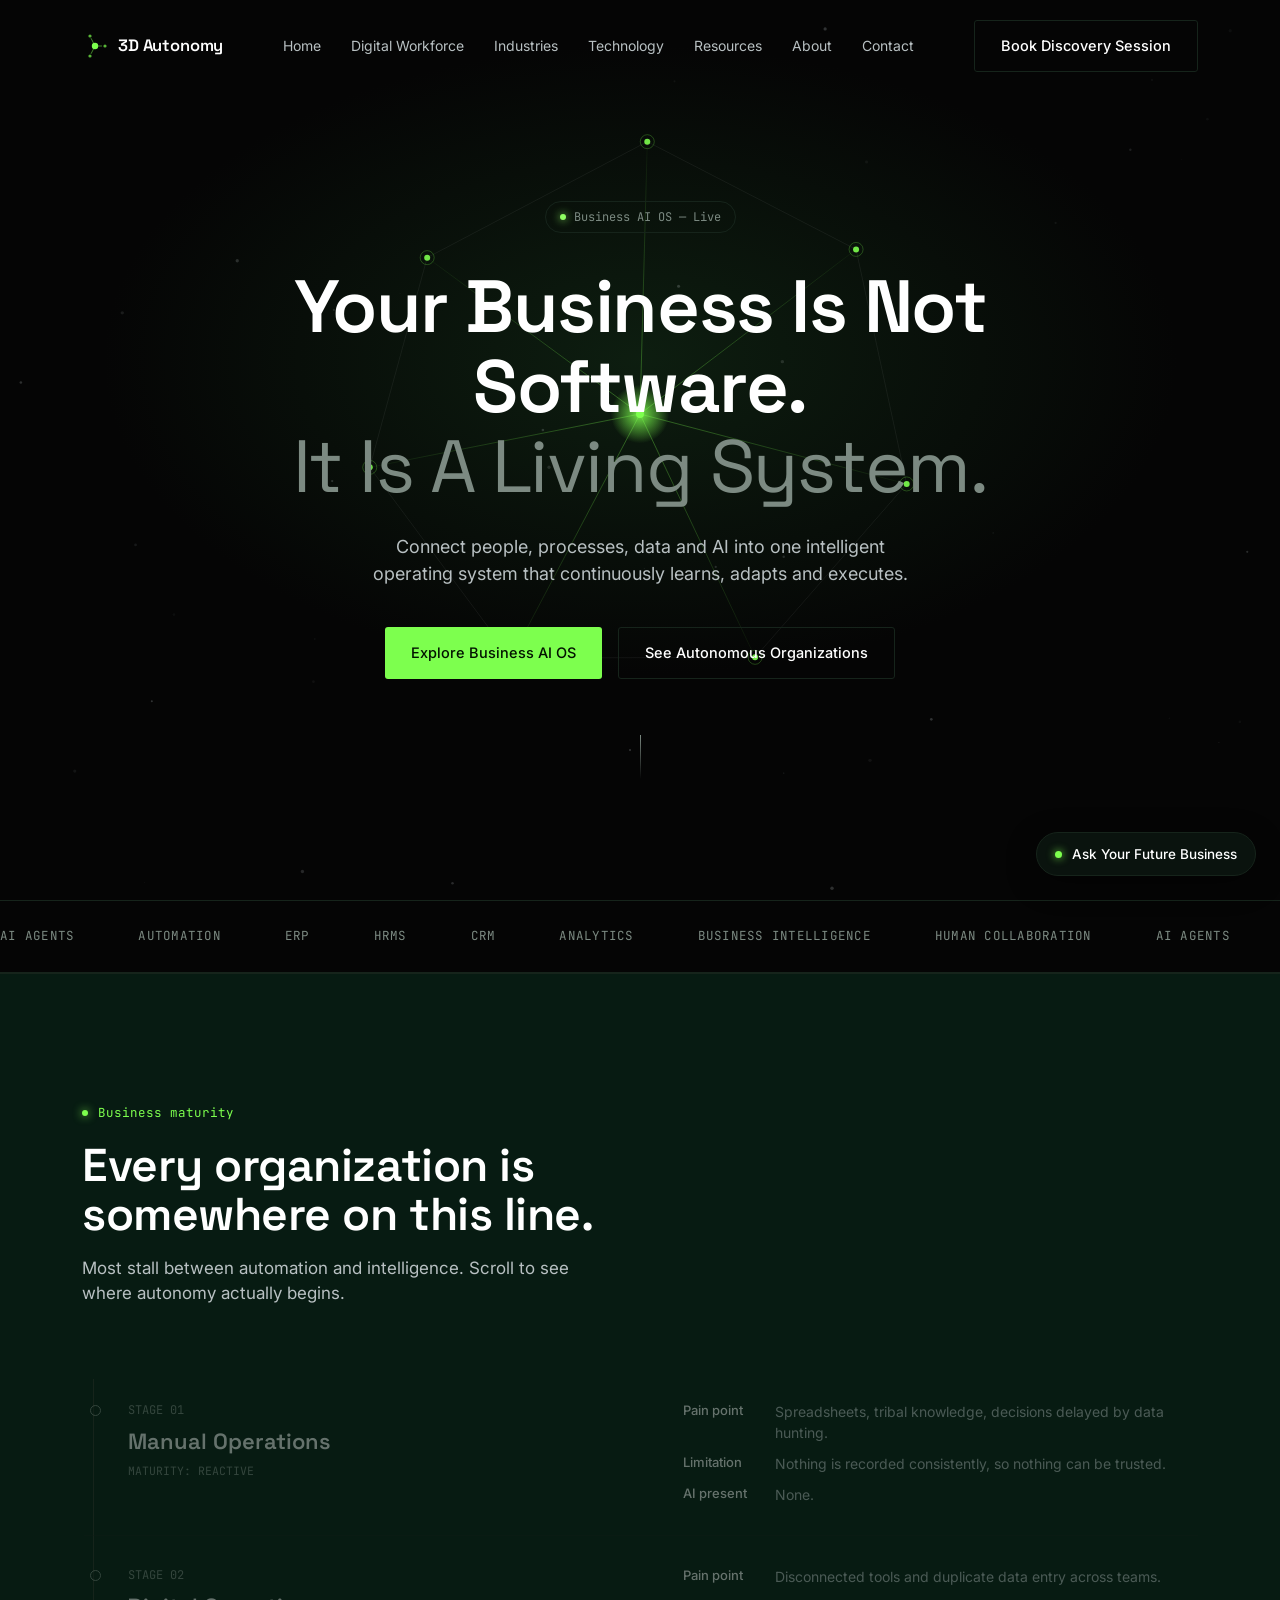
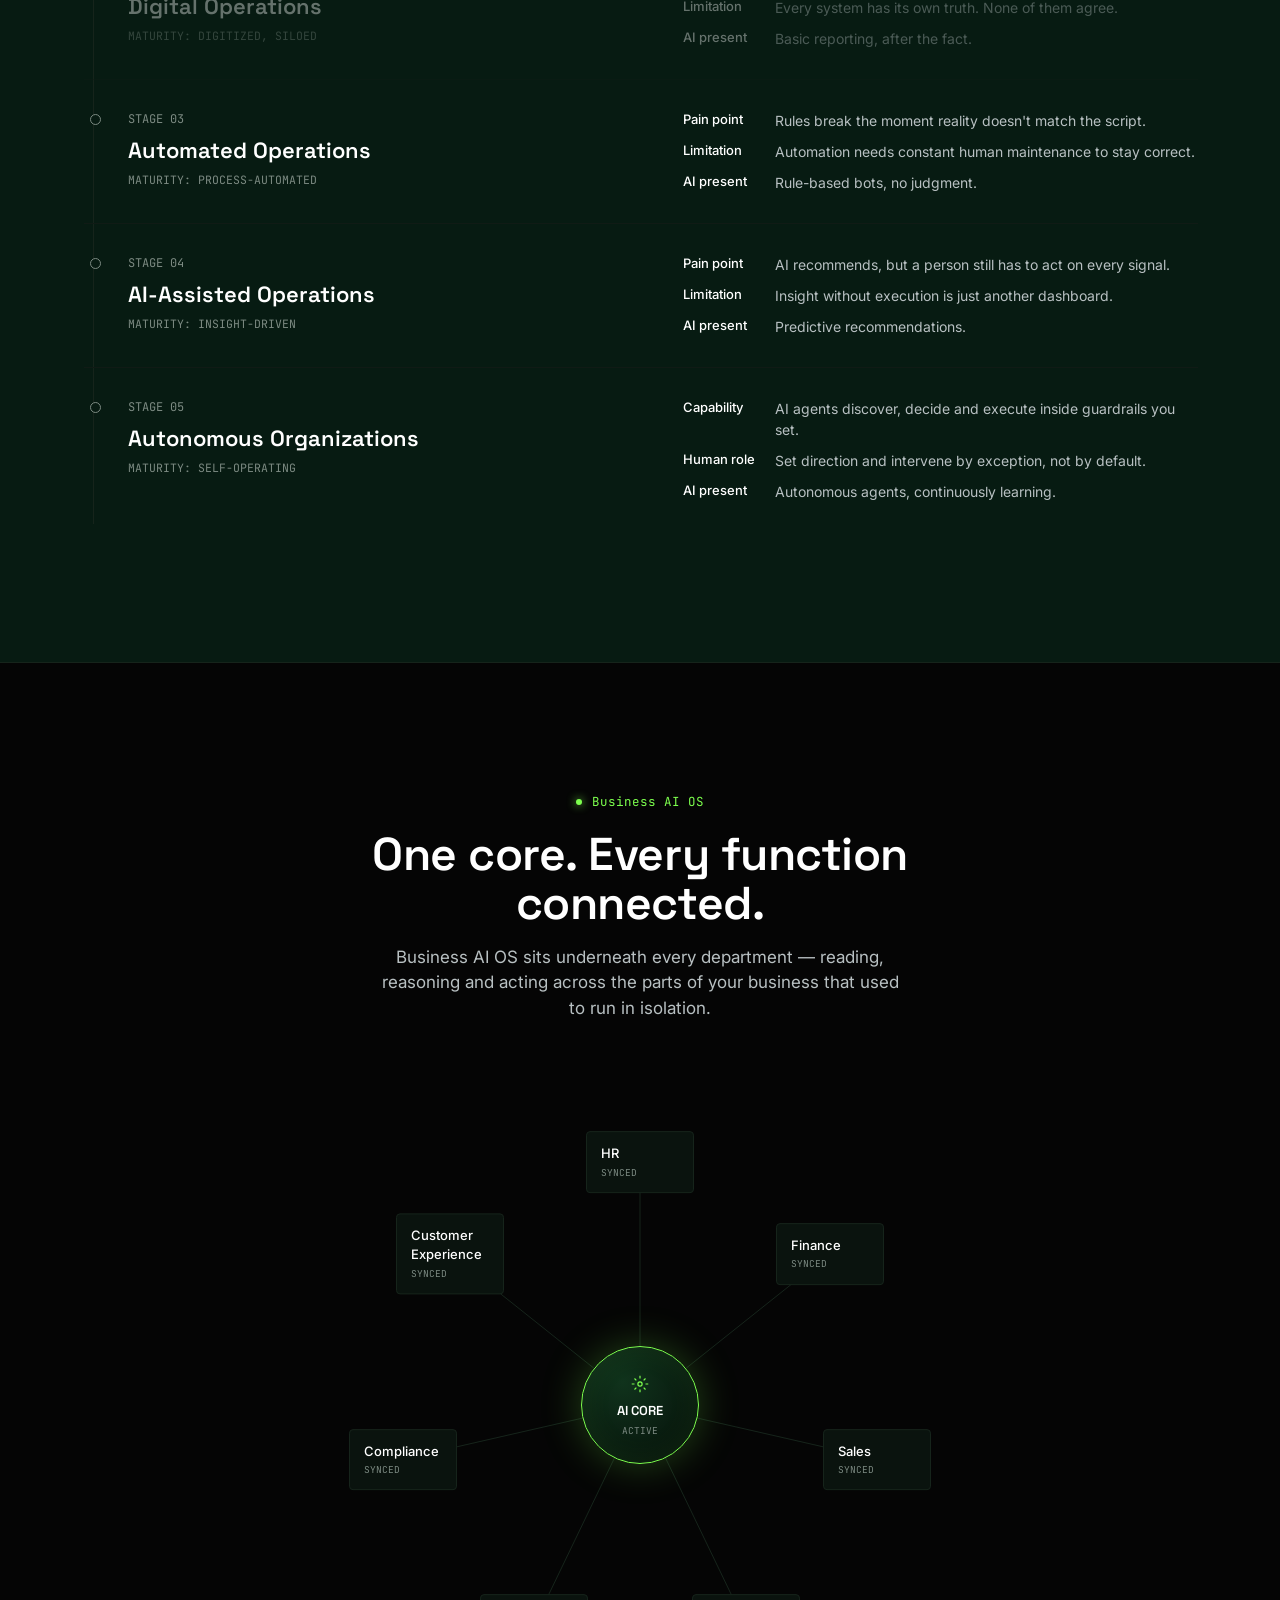
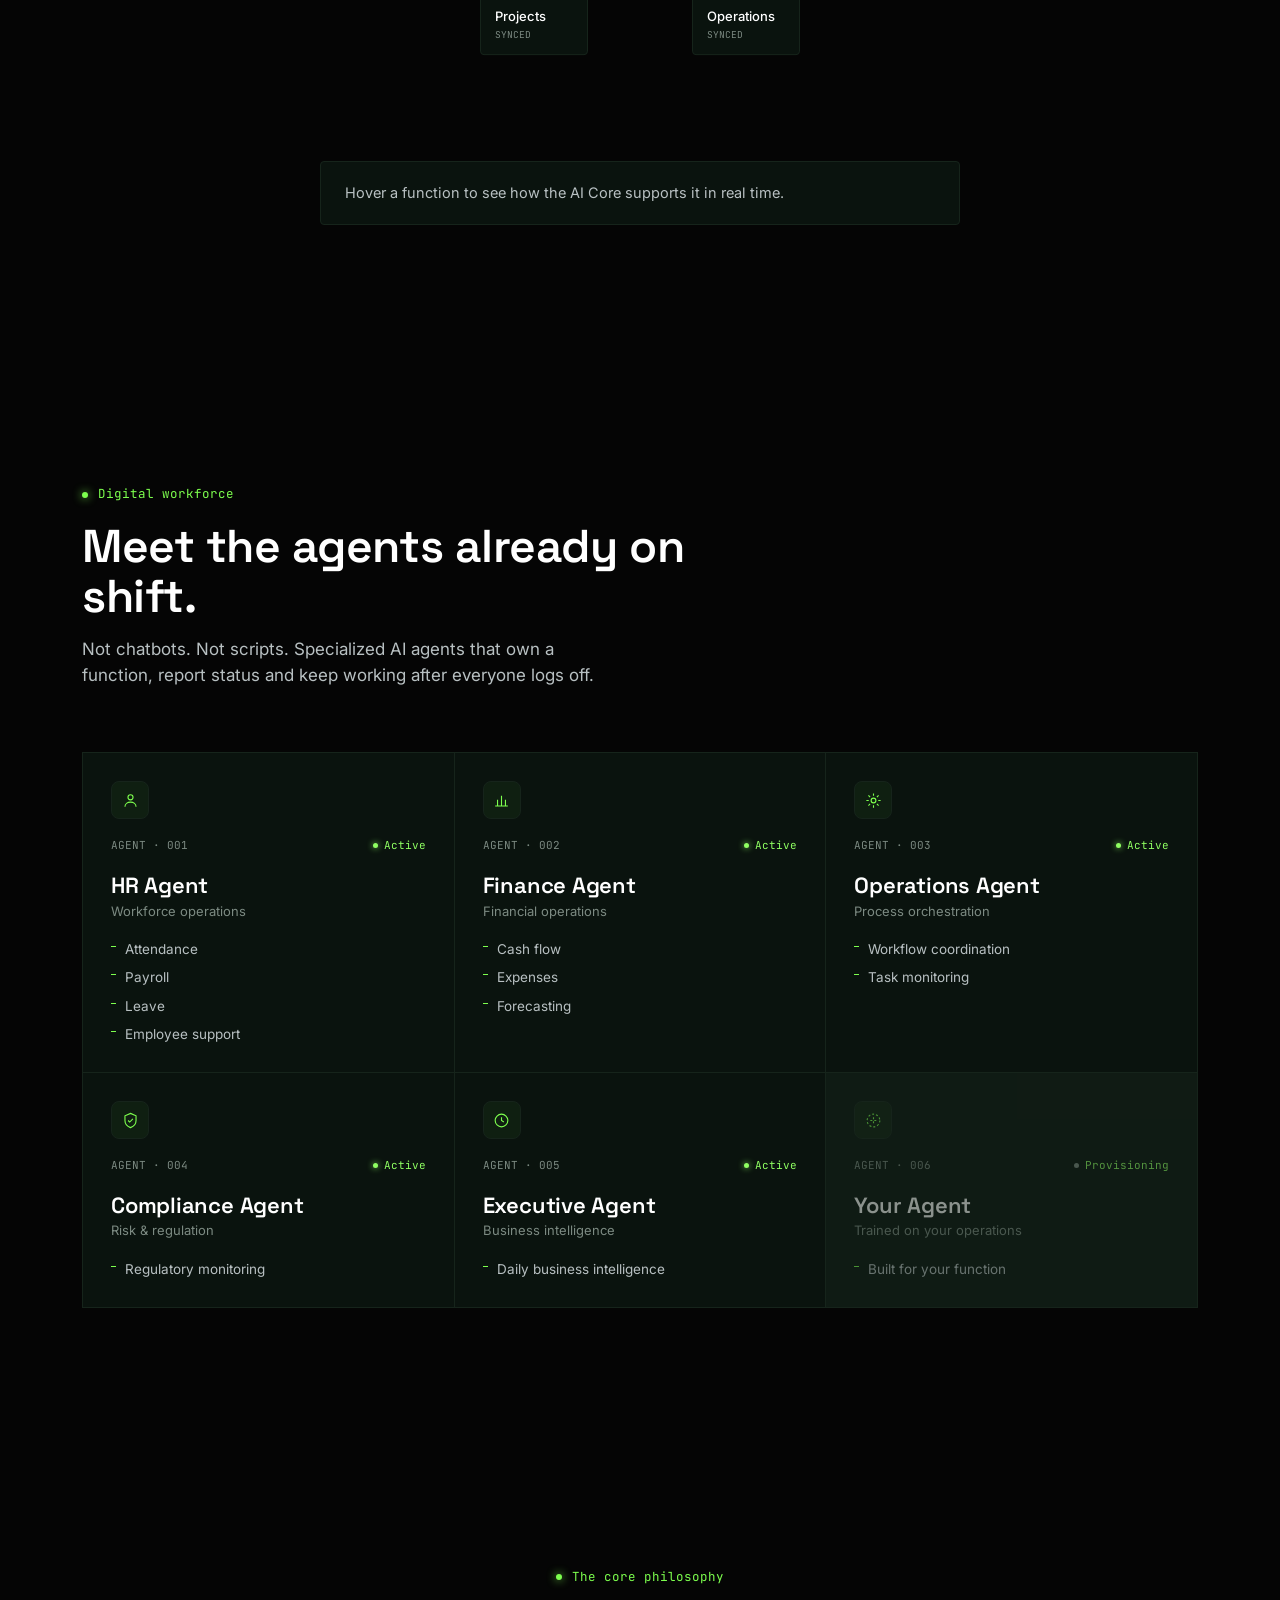
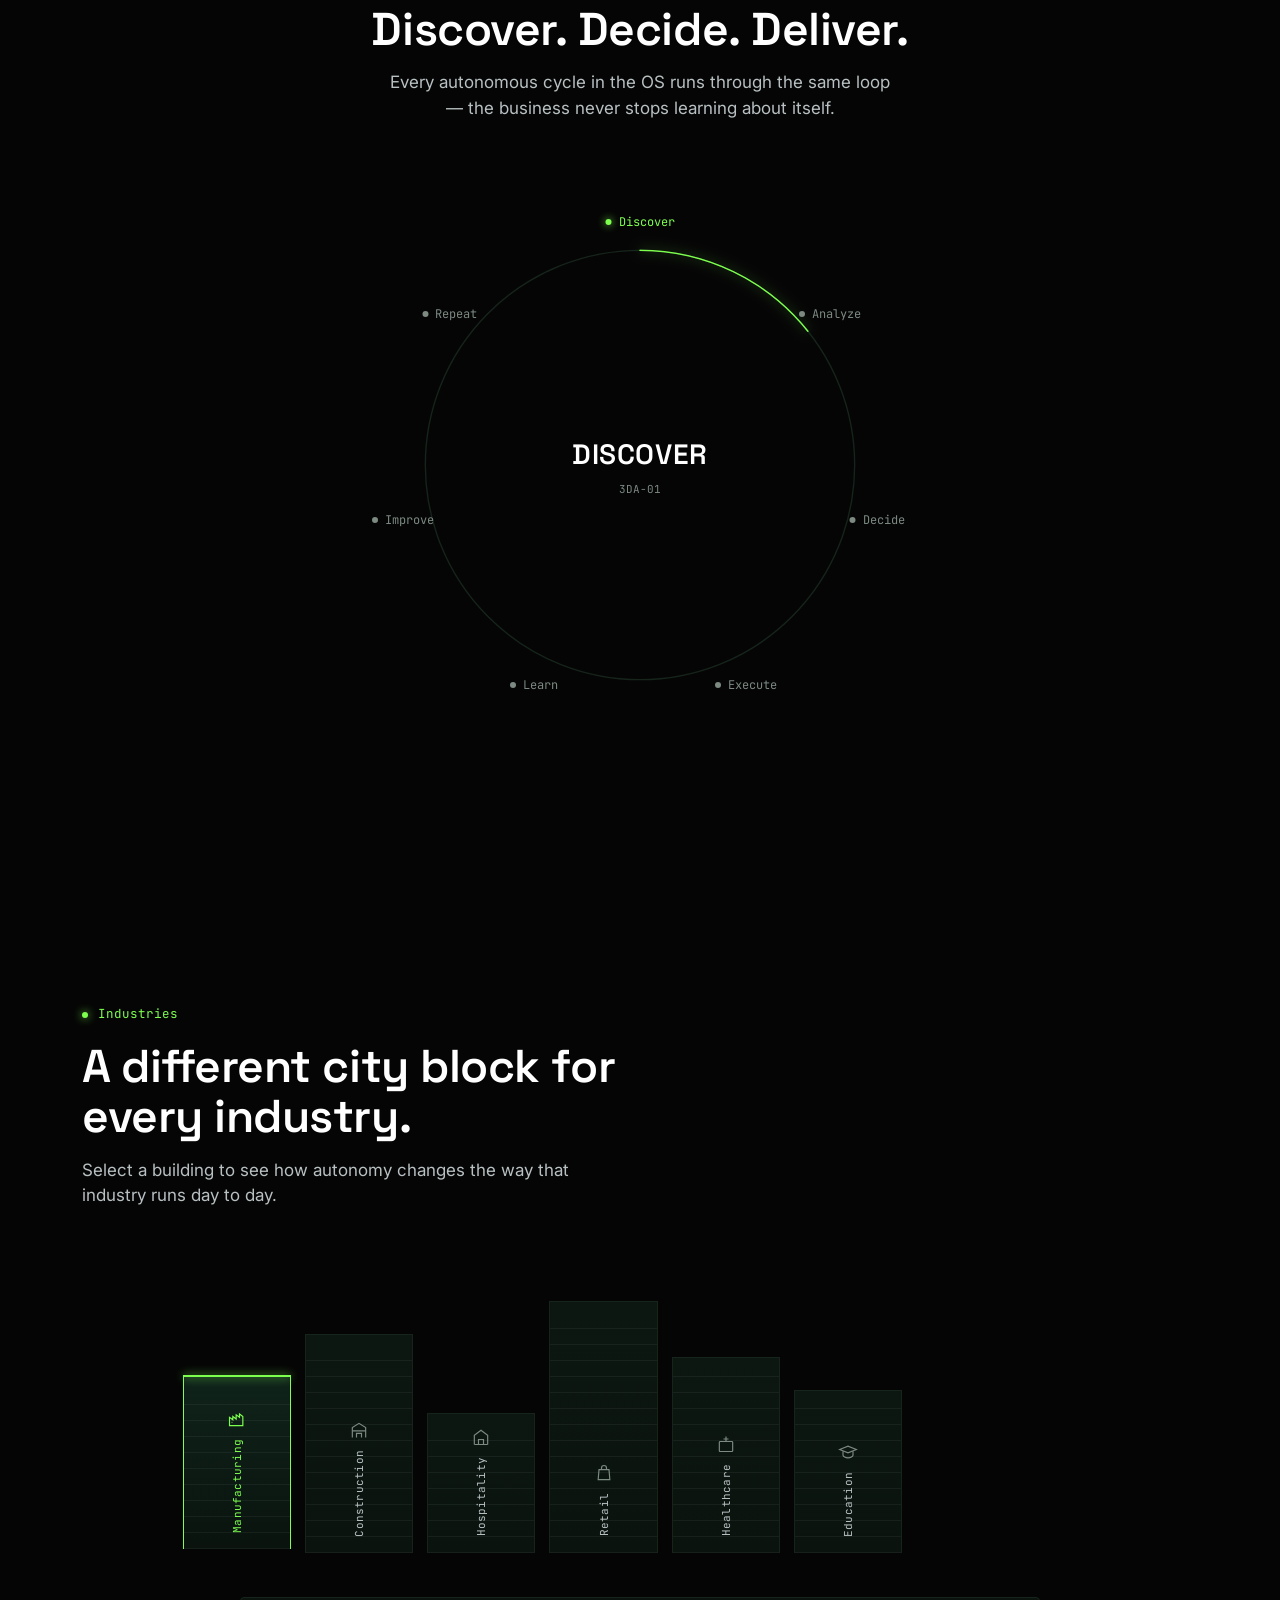
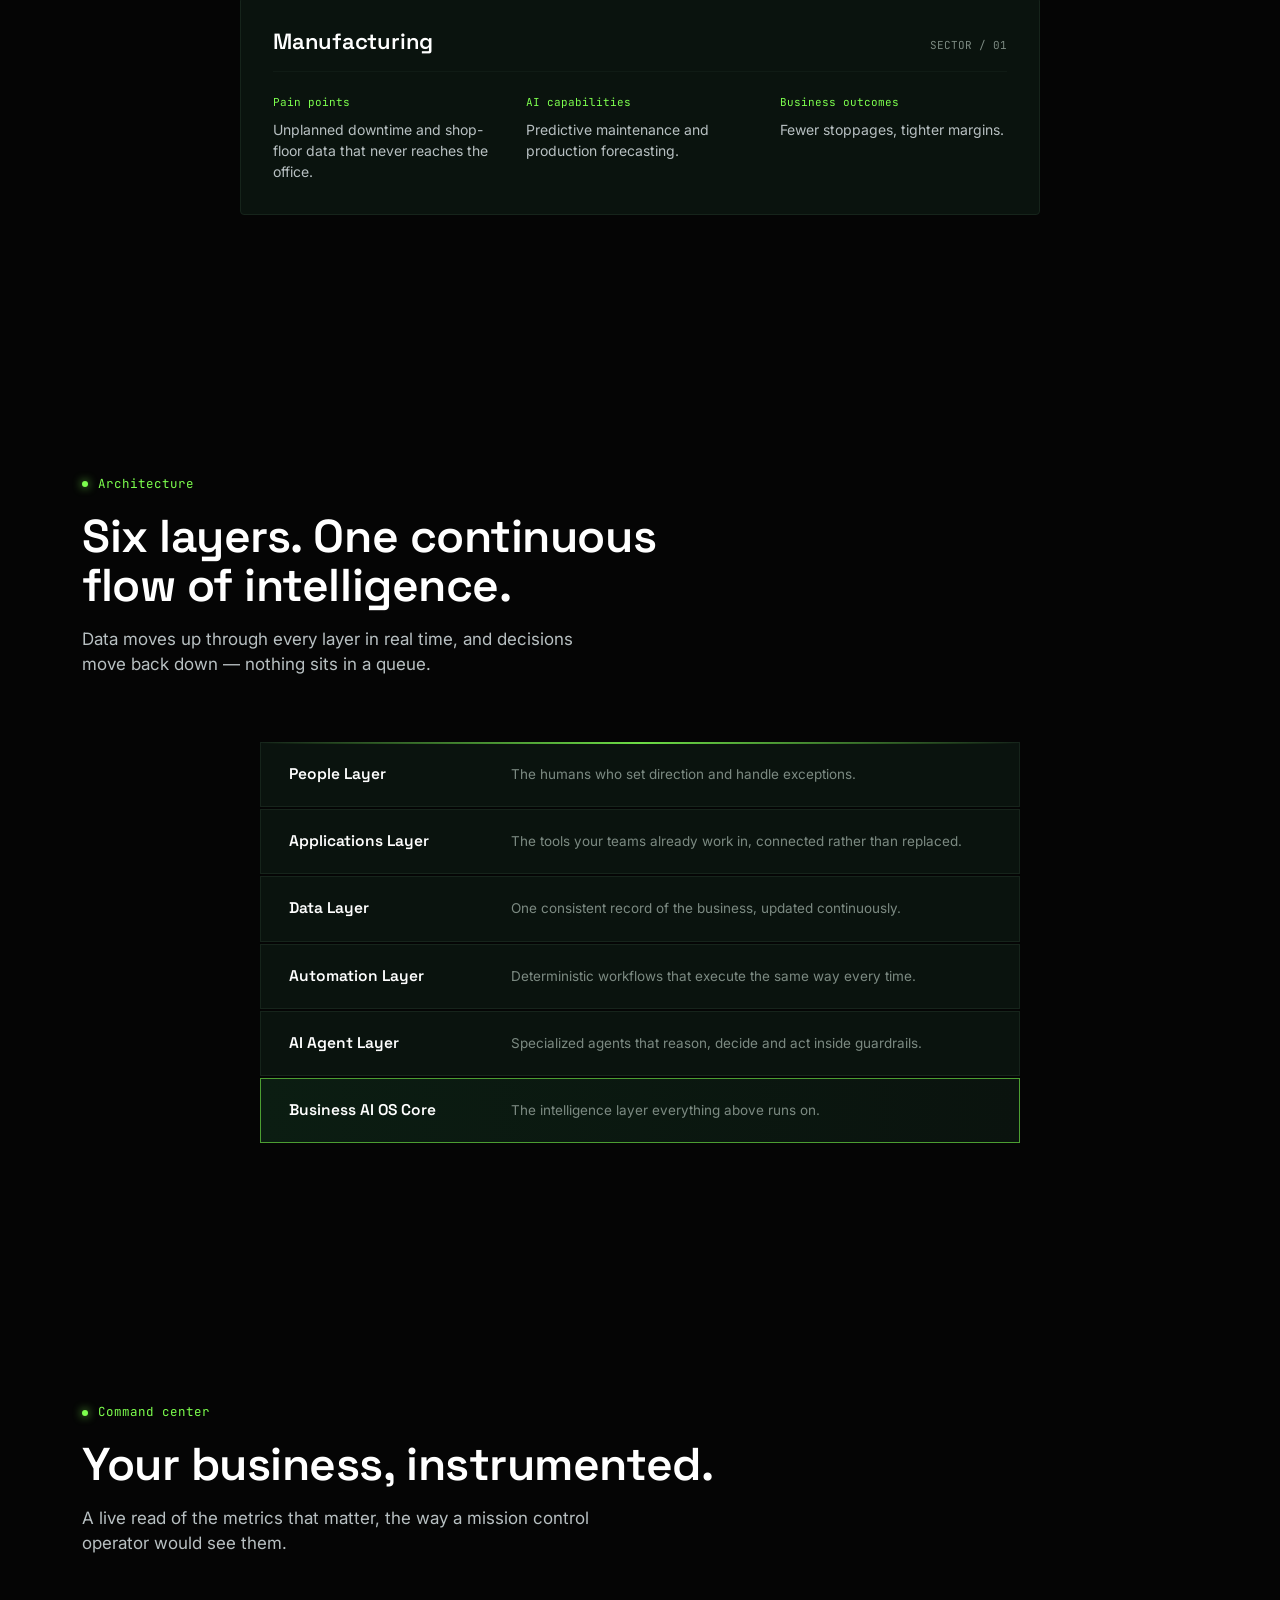
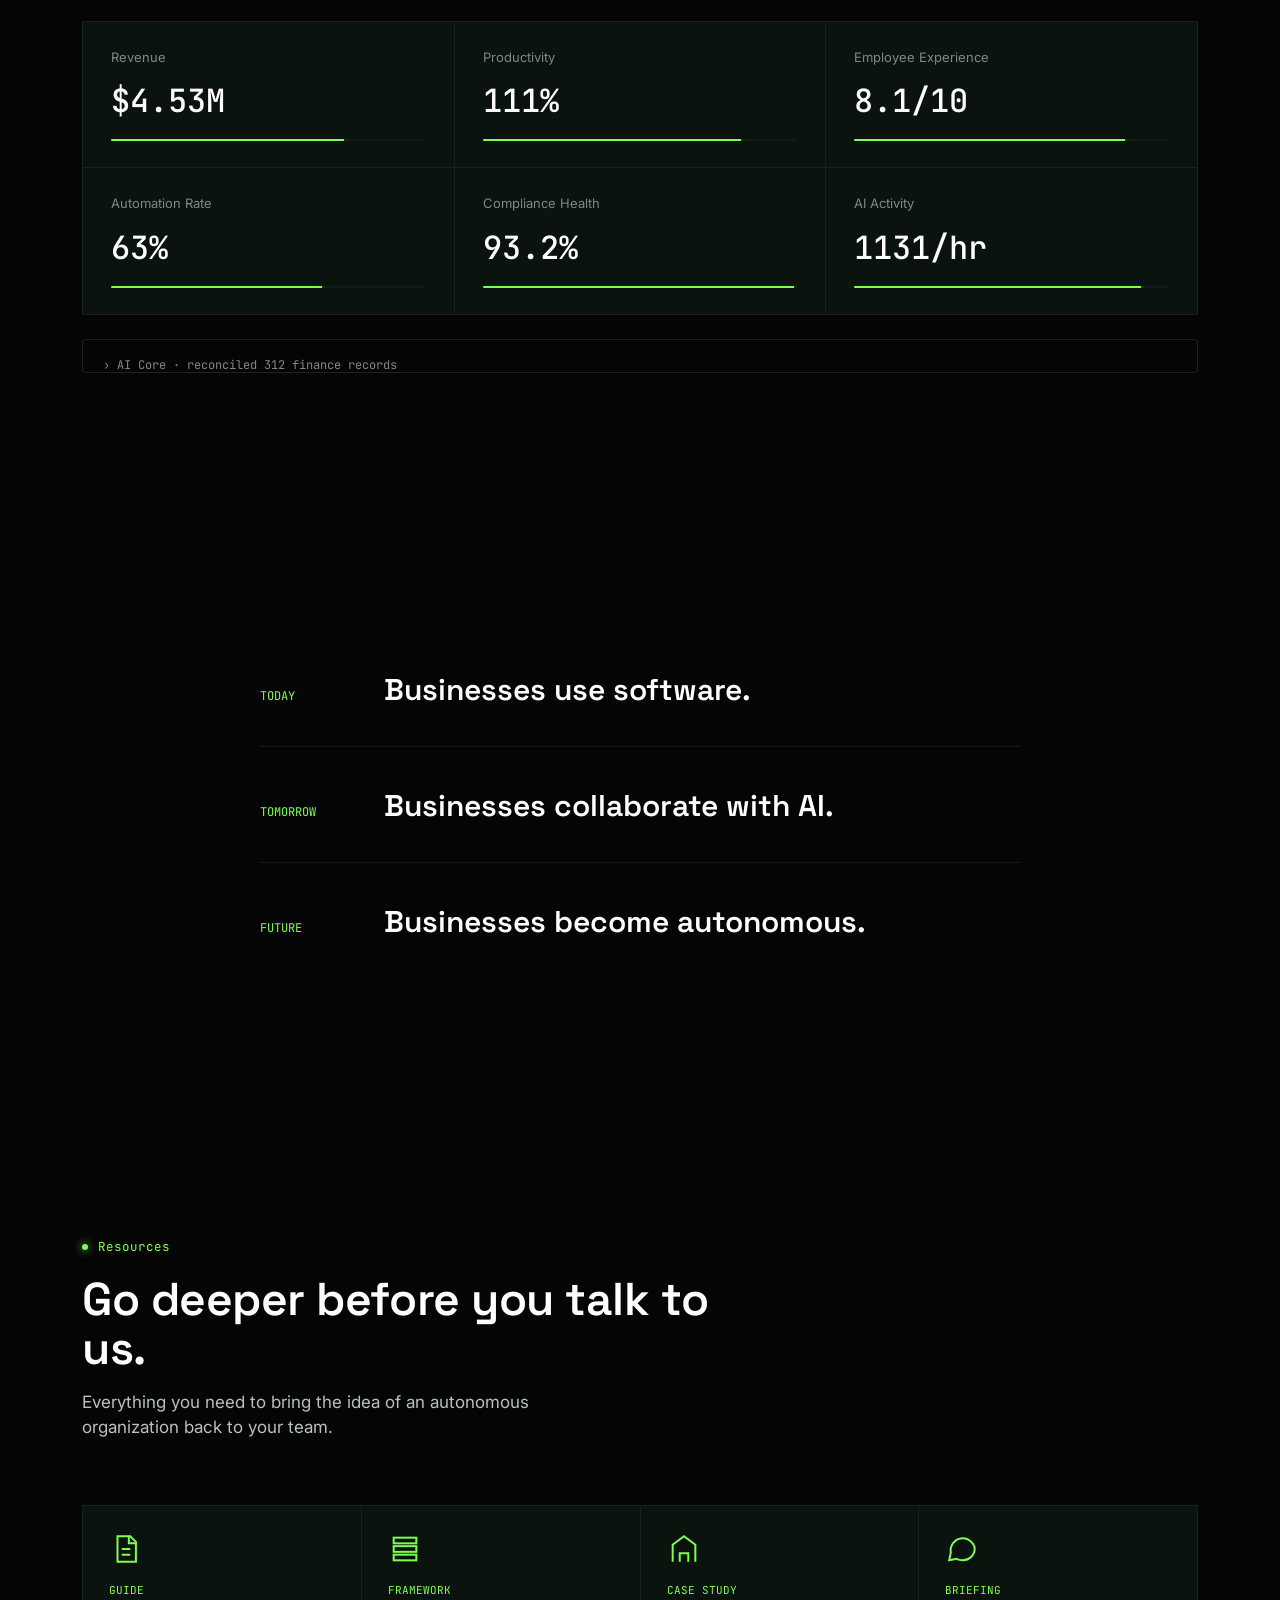
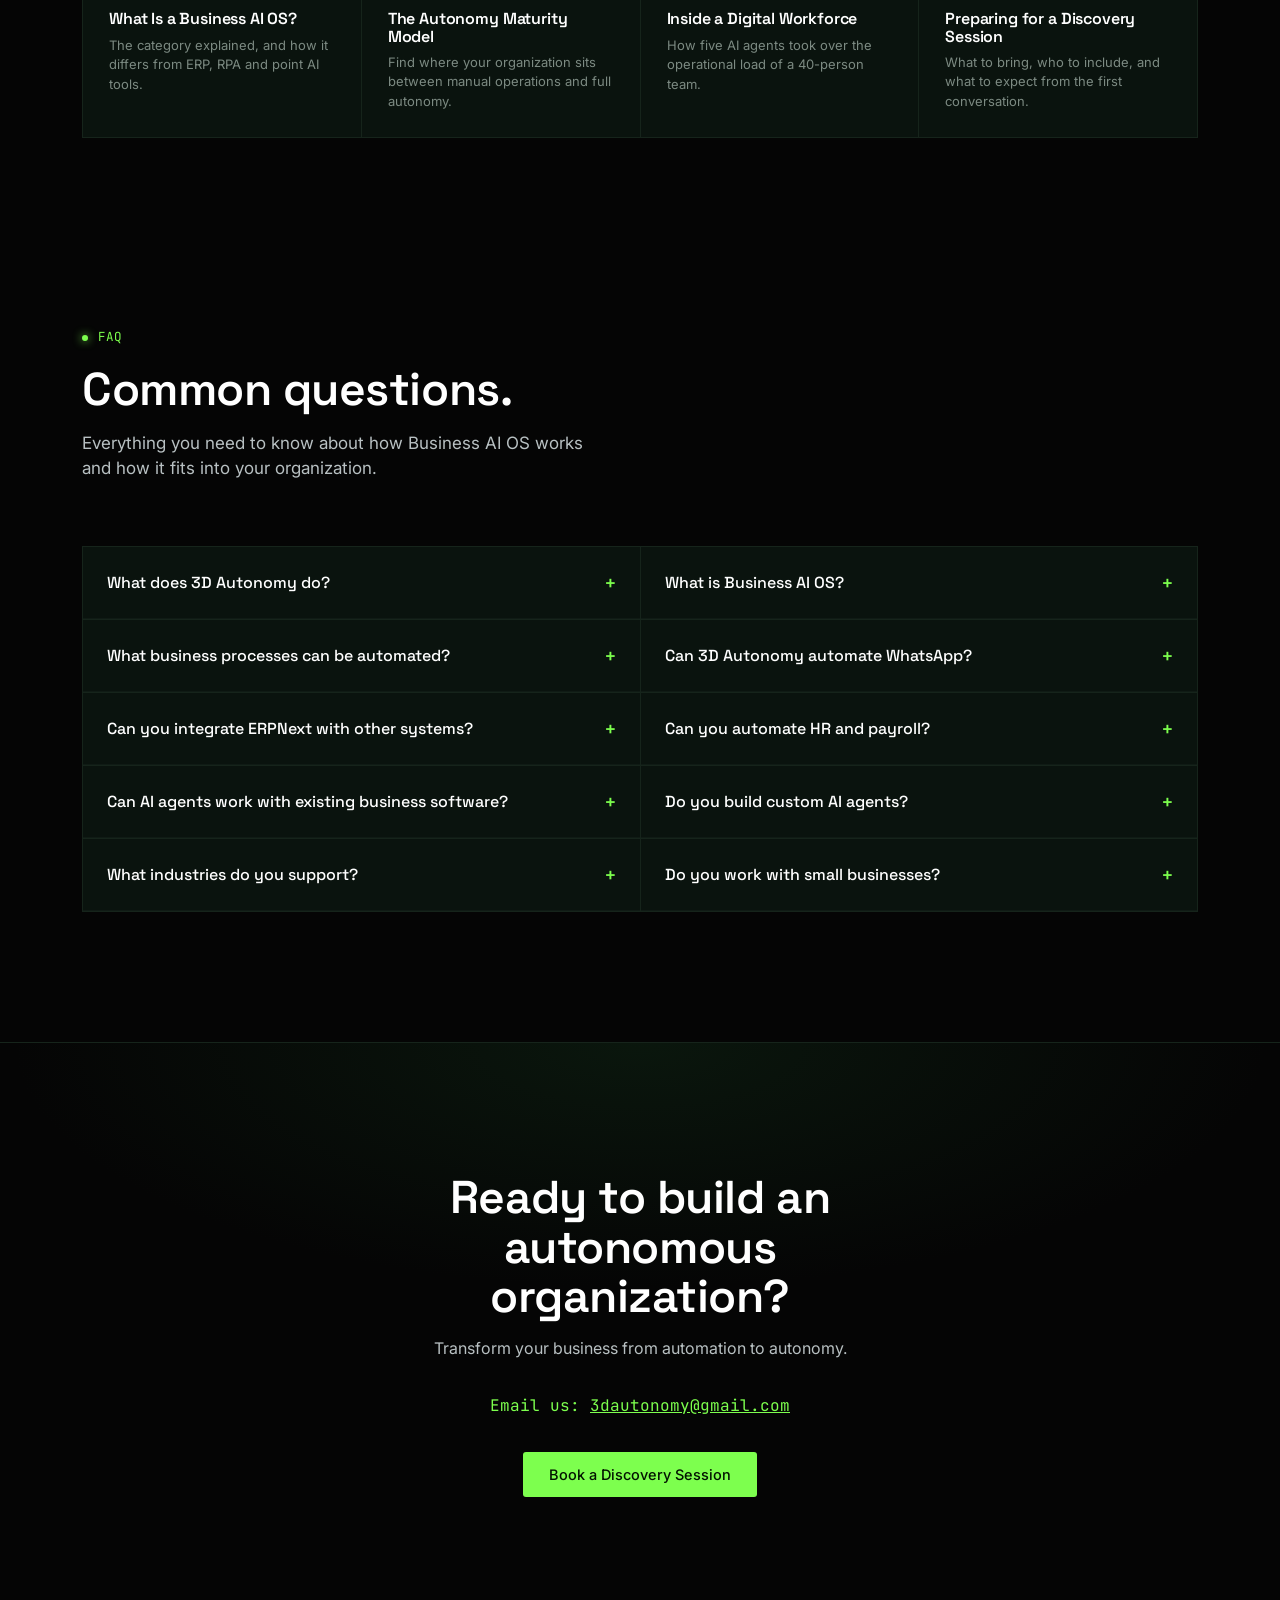
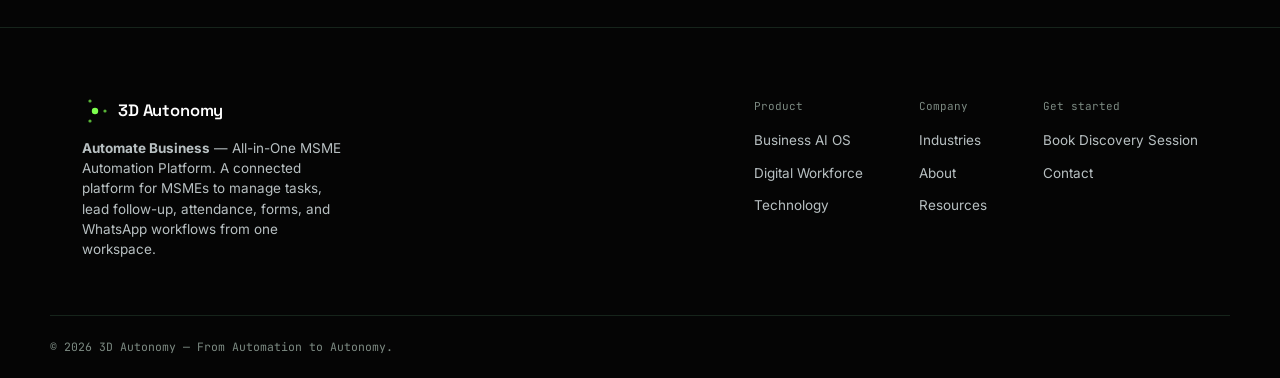
==== commit 02a43162: "fix: update domain to 3dautonomy.github.io for SEO assets" ====
--- a/index.html
+++ b/index.html
@@ -2,7 +2,7 @@
 <html lang="en">
 <head>
 <meta name="google-site-verification" content="8Ctu98PoIyrrmsOLriSpPZqDvMqEywe3_ywVsQ7XuPg" />
-<link rel="canonical" href="https://3dautonomy.com/">
+<link rel="canonical" href="https://3dautonomy.github.io/">
 <meta charset="UTF-8">
 <meta name="viewport" content="width=device-width, initial-scale=1.0">
 <title>3D Autonomy | AI Automation & Business Software for Growing Businesses</title>
@@ -24,8 +24,8 @@
   "@type": "Organization",
   "name": "3D Autonomy",
   "alternateName": "3D Autonomy AI",
-  "url": "https://3dautonomy.com",
-  "logo": "https://3dautonomy.com/assert/logo.png",
+  "url": "https://3dautonomy.github.io",
+  "logo": "https://3dautonomy.github.io/assert/logo.png",
   "description": "3D Autonomy provides a Business AI OS for small and medium-sized businesses, transforming operations from automation to autonomy with AI agents and ERPNext integration.",
   "email": "3dautonomy@gmail.com",
   "sameAs": [
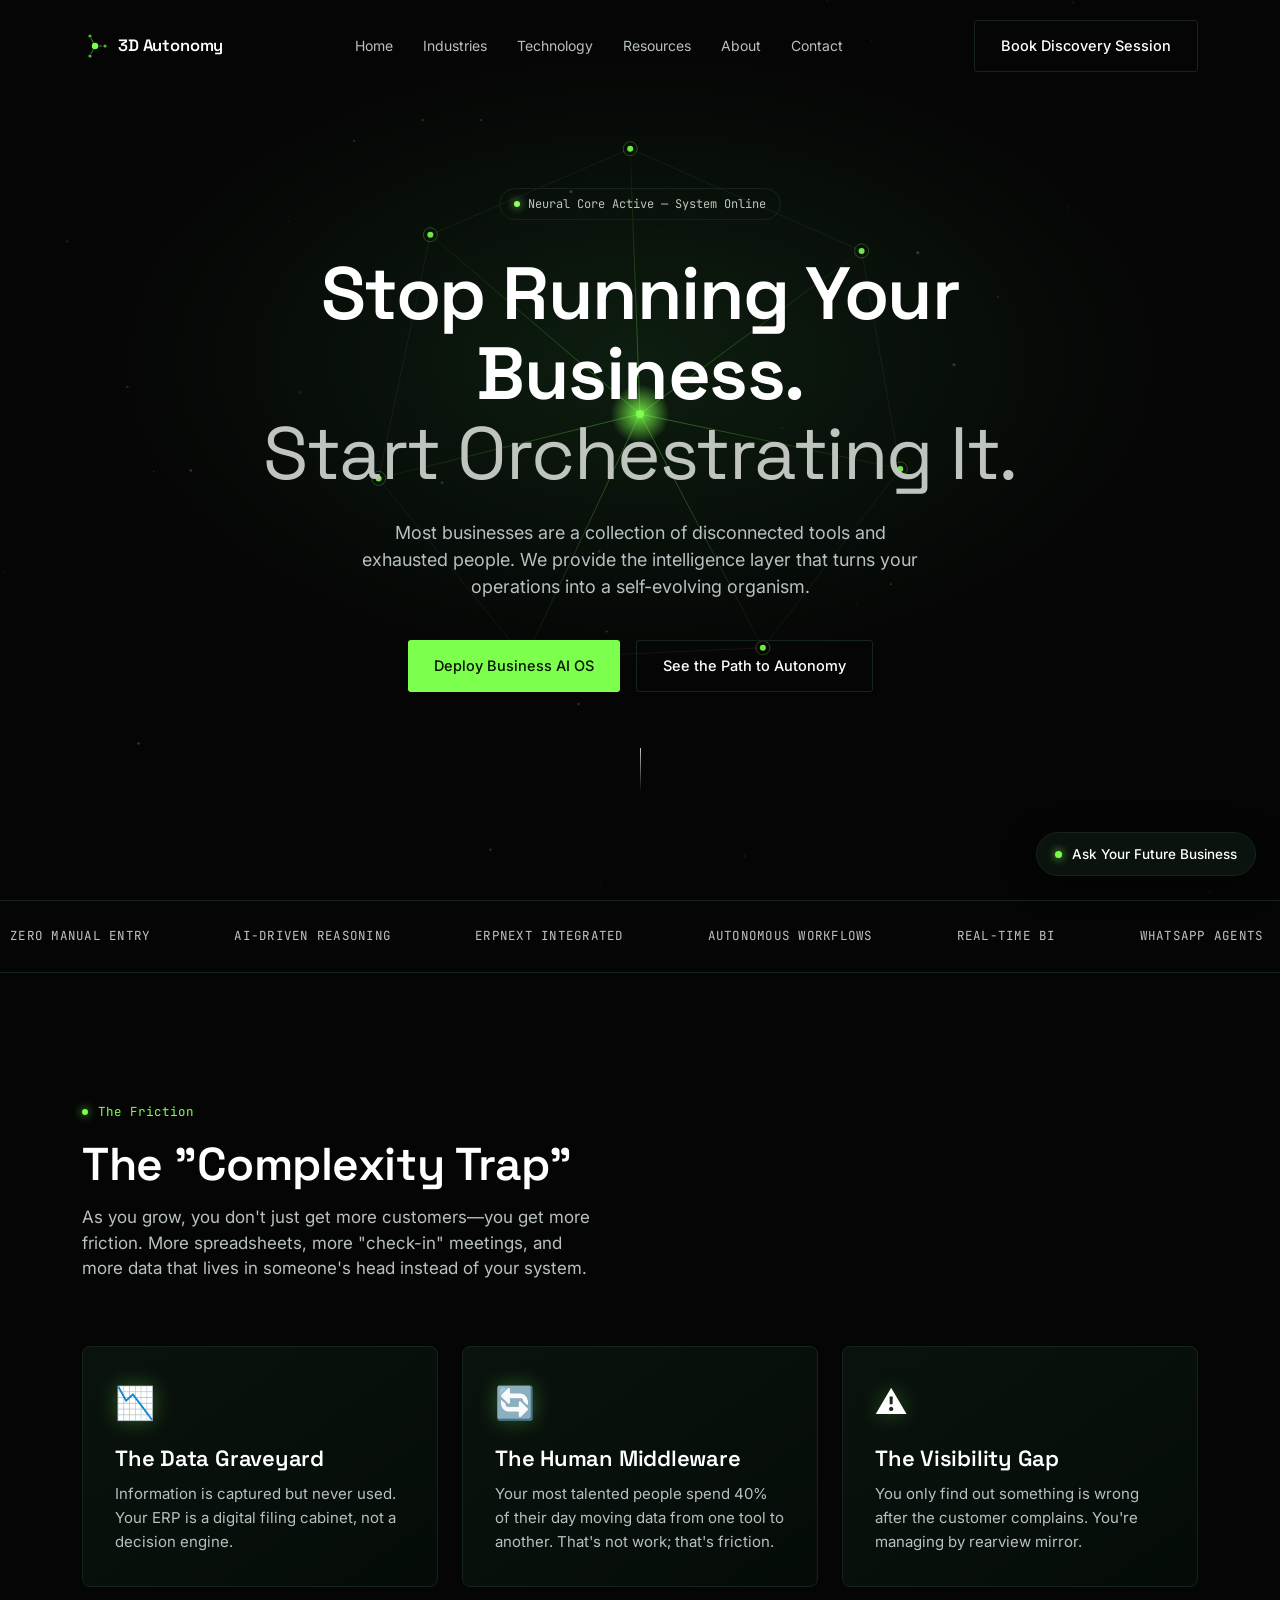
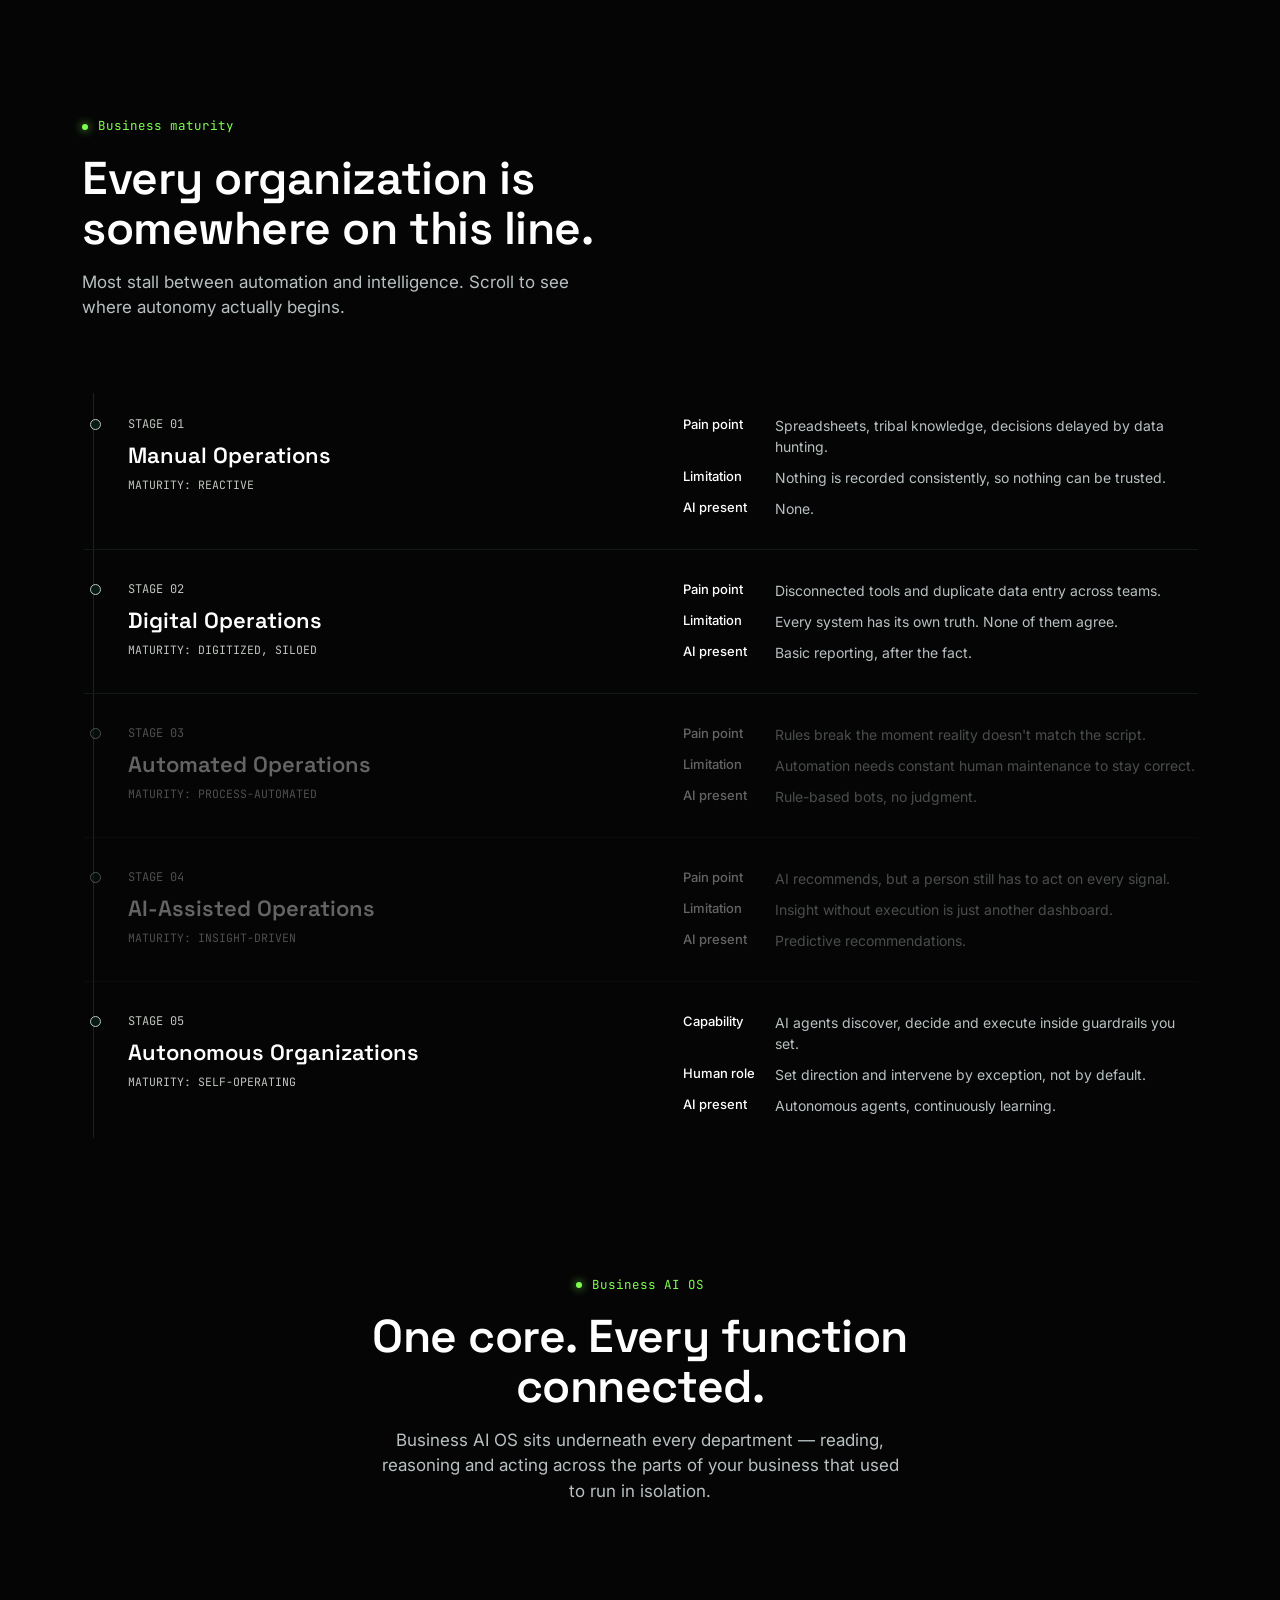
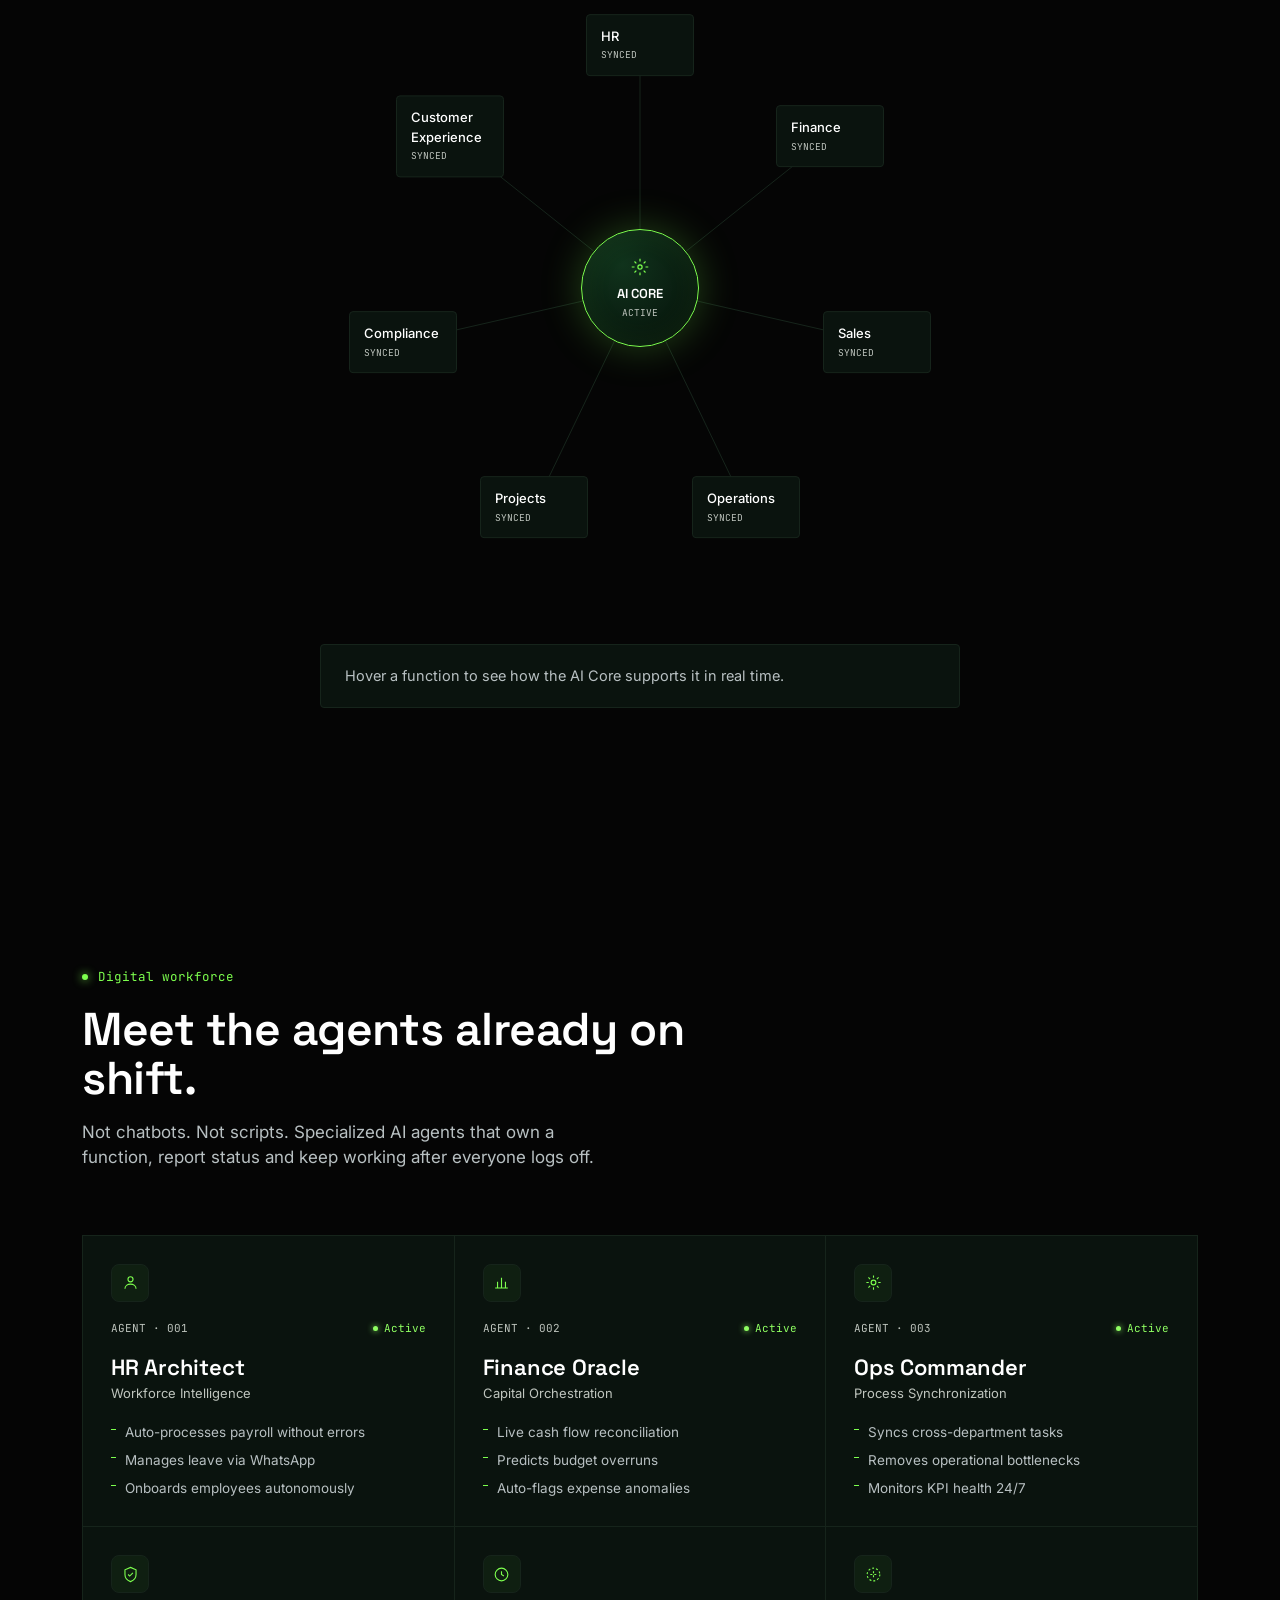
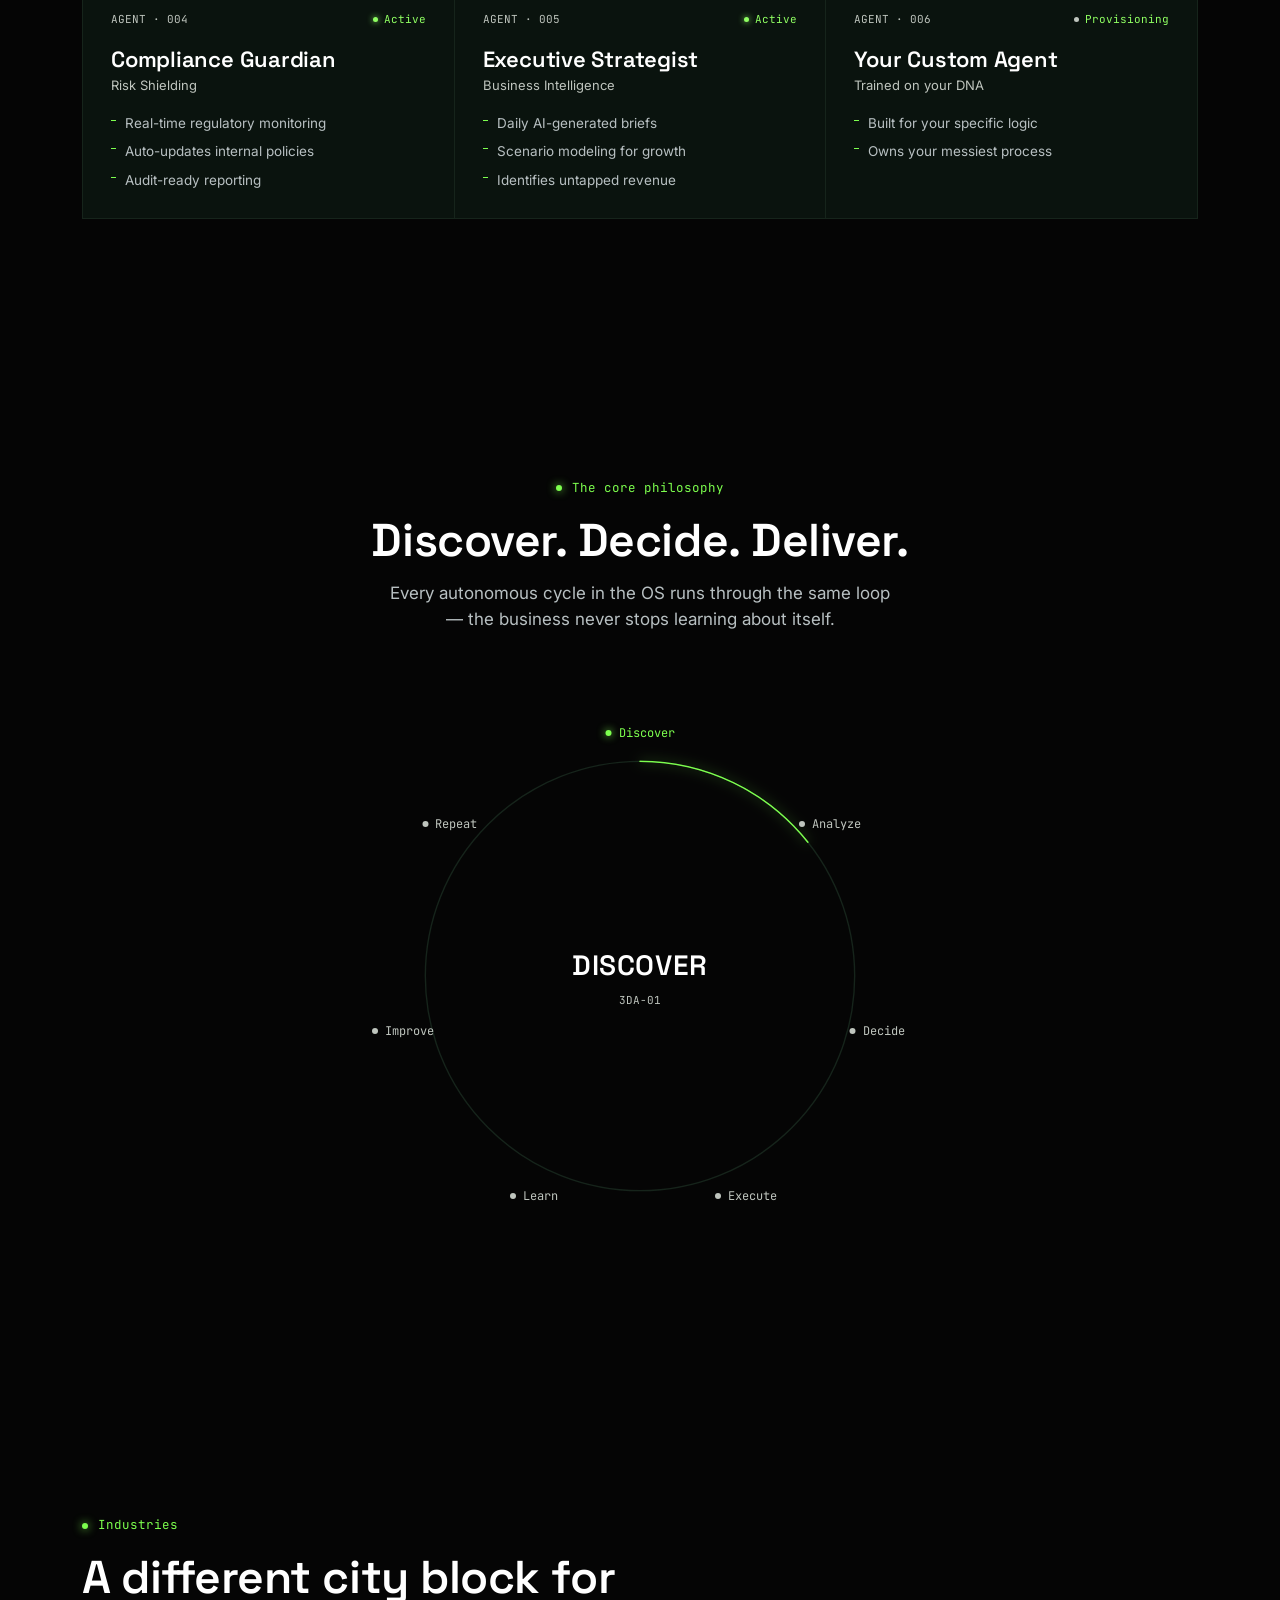
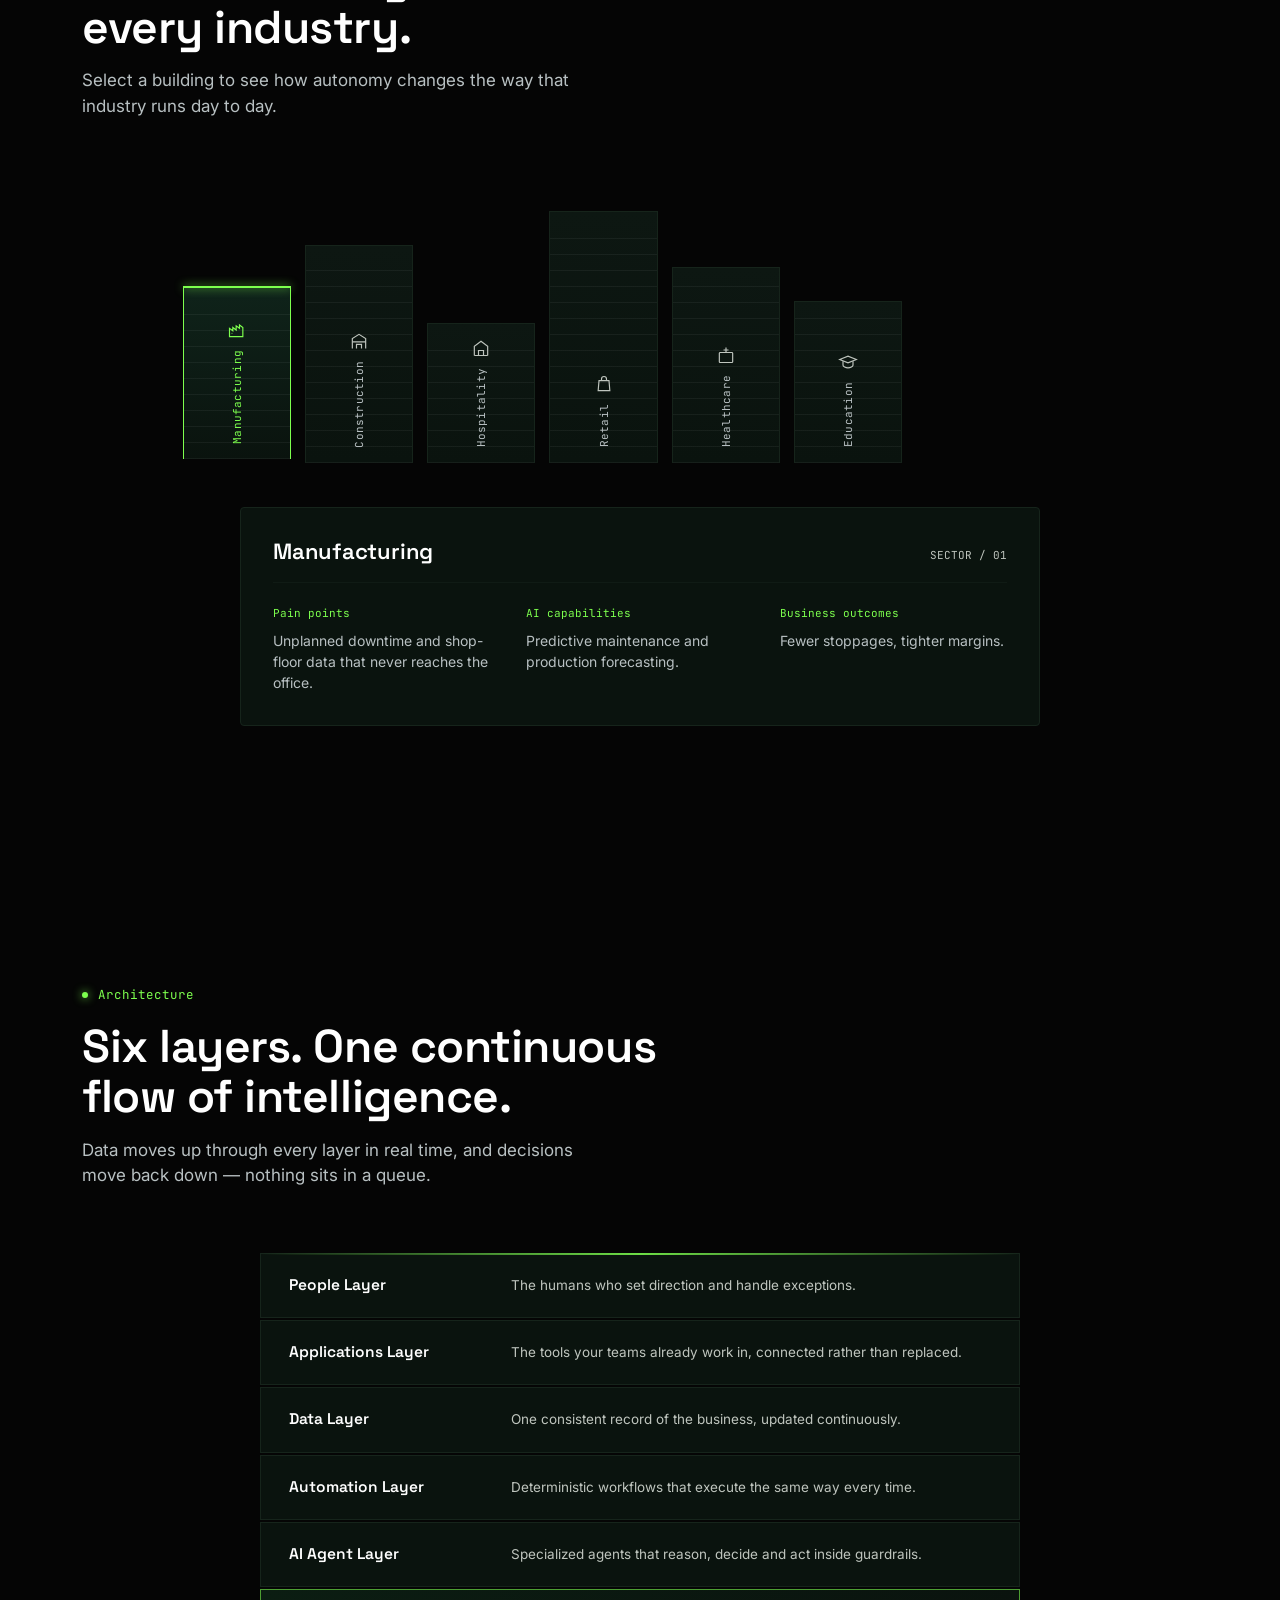
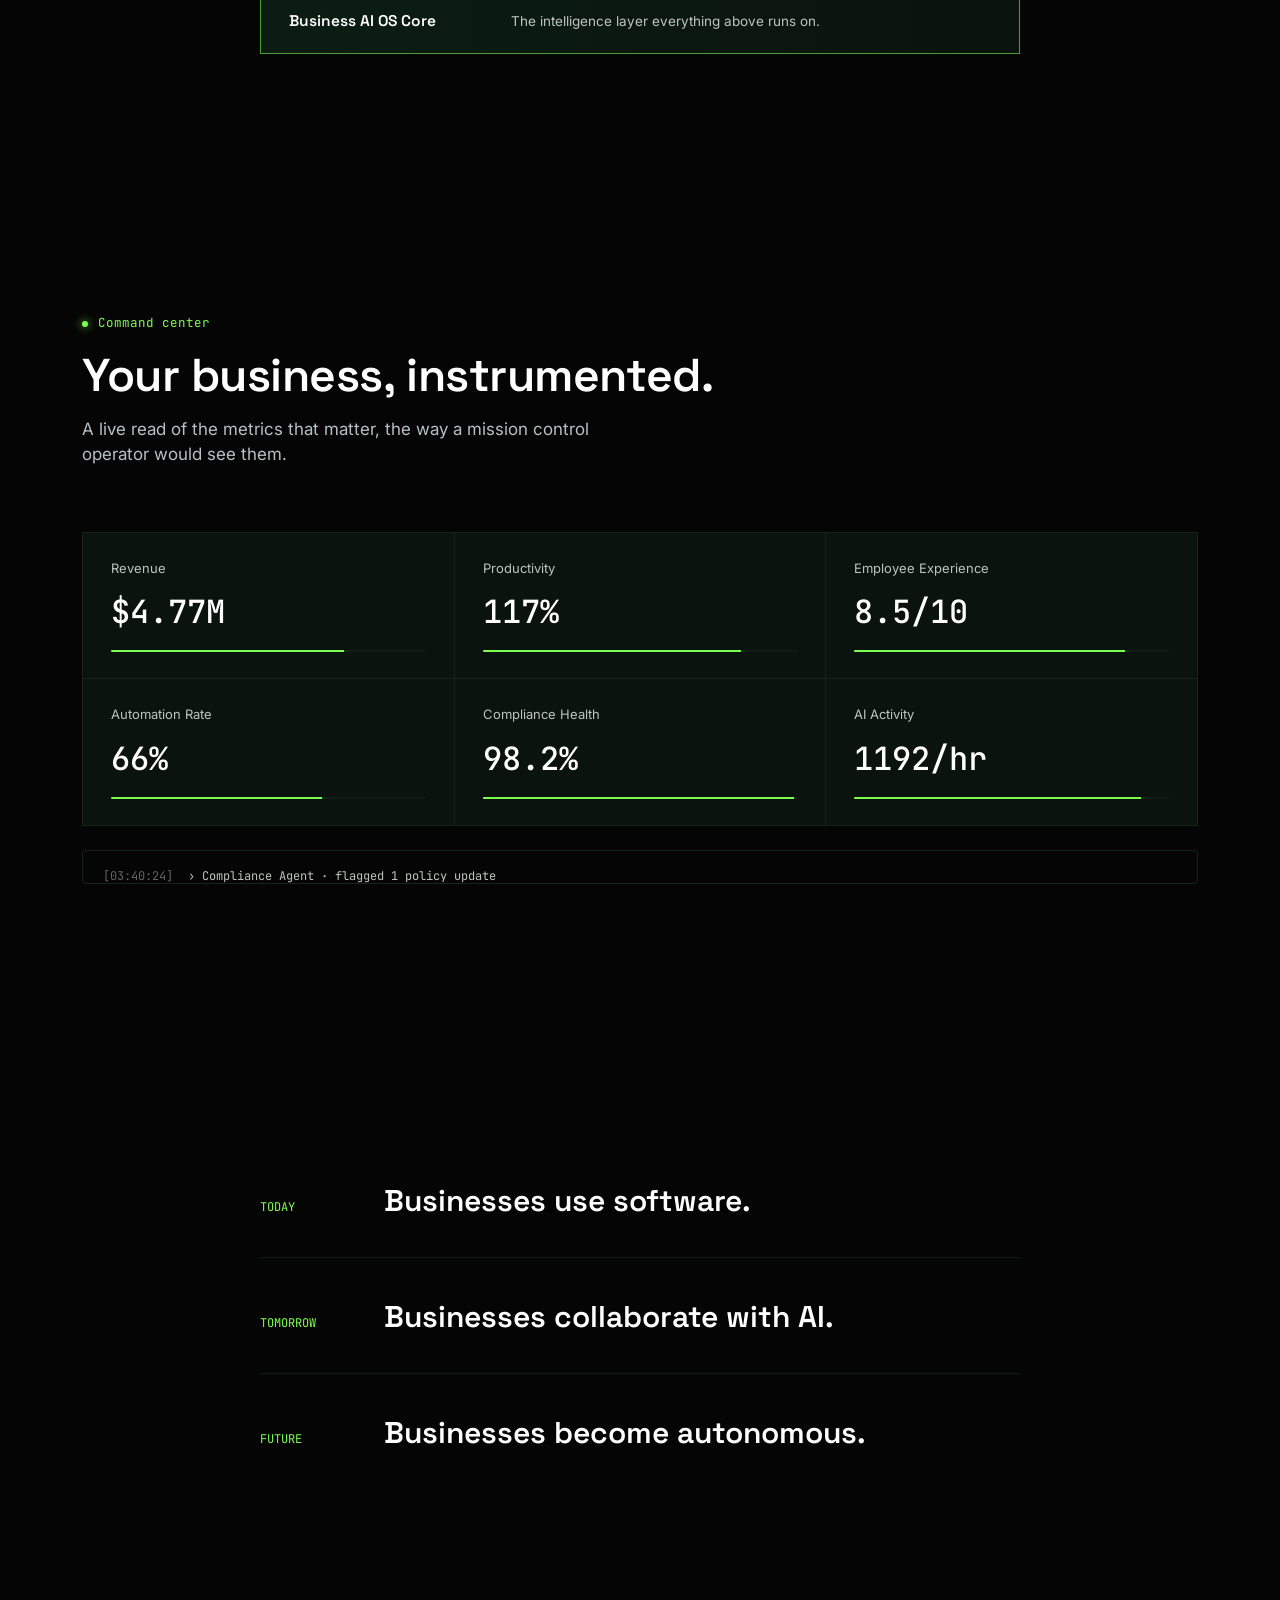
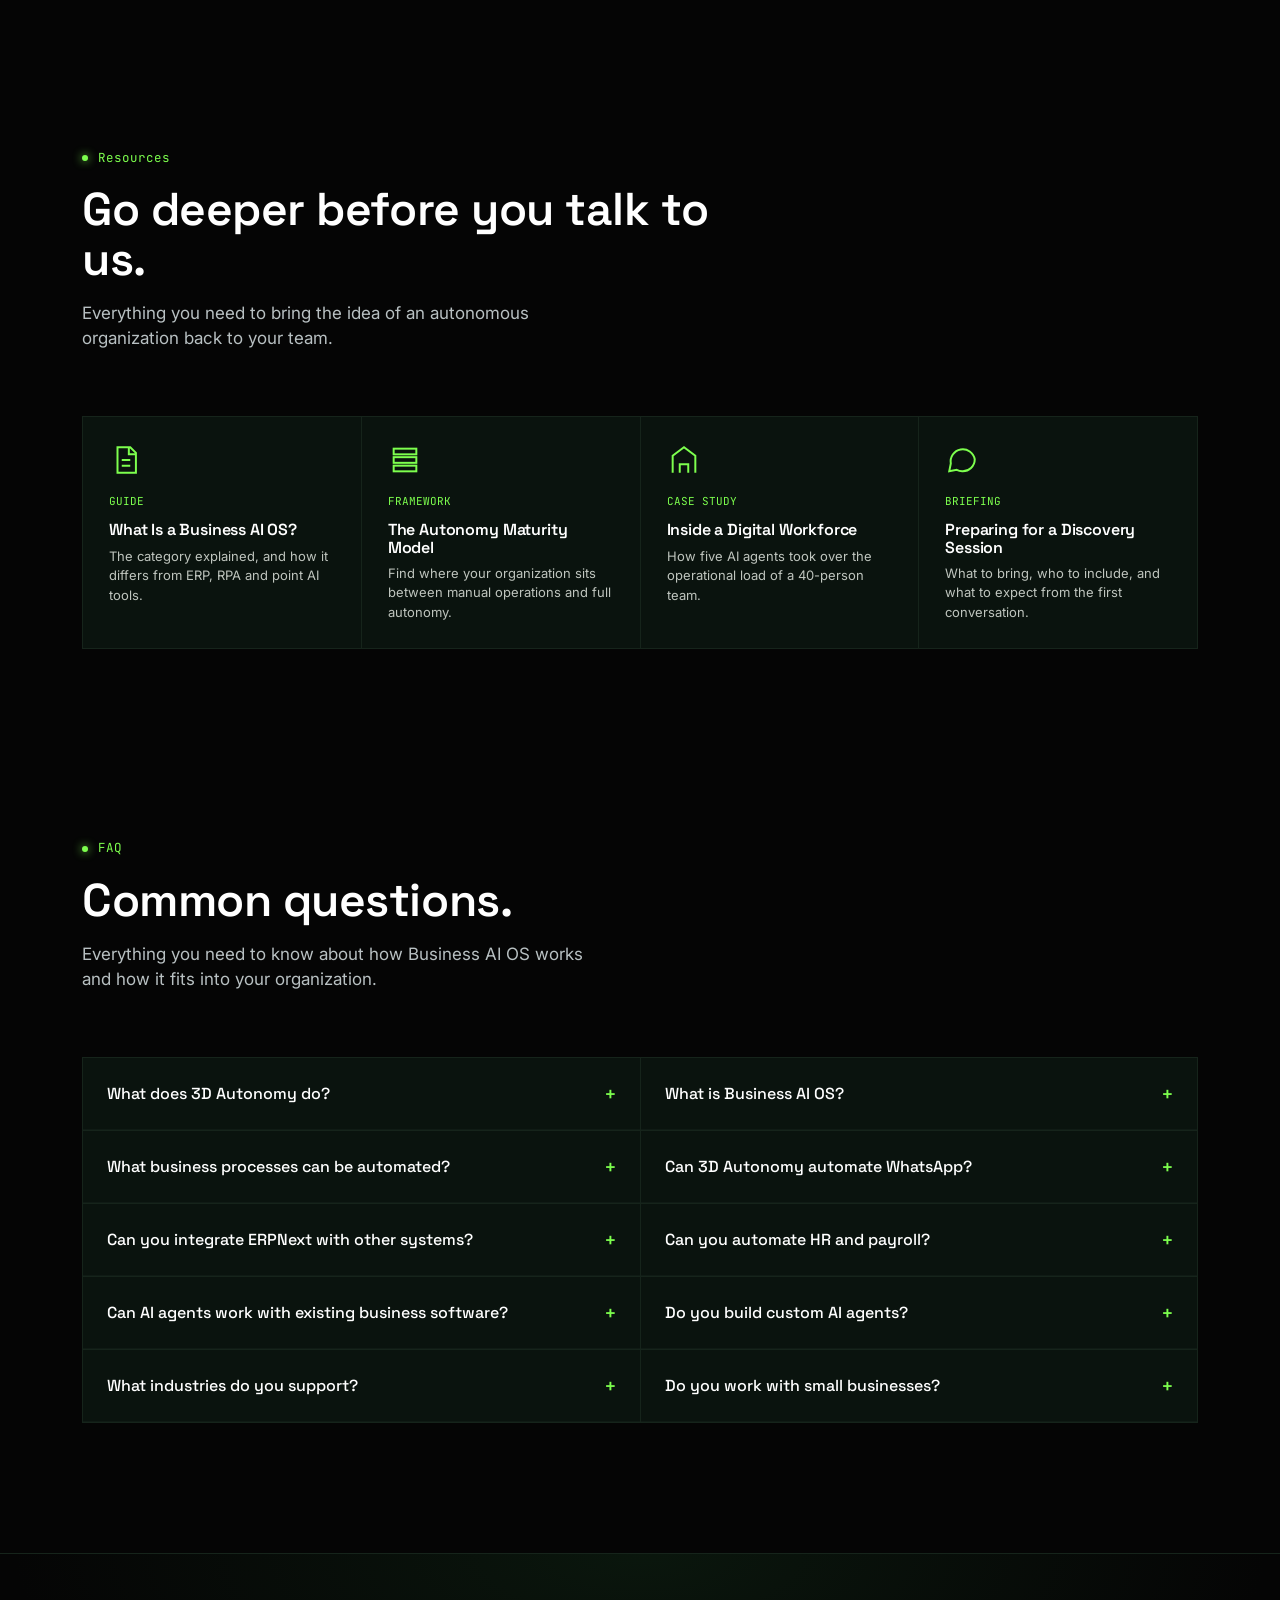
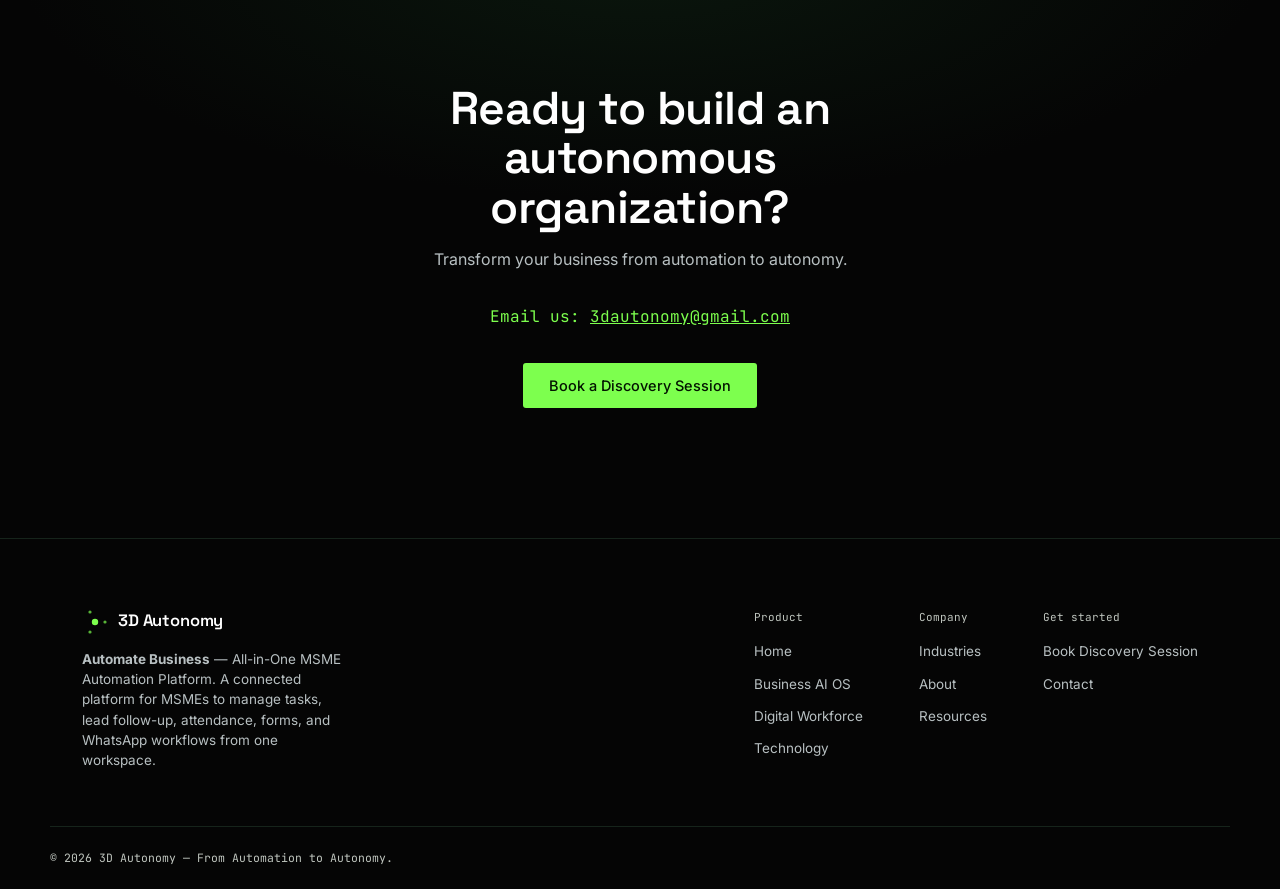
==== commit 1af64260: "seprate the section and add more file to seo" ====
--- a/index.html
+++ b/index.html
@@ -55,18 +55,16 @@
         3D Autonomy
       </a>
       <div class="nav-links" id="navLinks">
-        <a href="#home">Home</a>
-      <!--  <a href="#business-os">Business AI OS</a> -->
-        <a href="#workforce">Digital Workforce</a>
-        <a href="#industries">Industries</a>
-        <a href="#technology">Technology</a>
-        <a href="#resources">Resources</a>
-        <a href="#about">About</a>
-        <a href="#contact">Contact</a>
+        <a href="index.html">Home</a>
+        <a href="industries.html">Industries</a>
+        <a href="technology.html">Technology</a>
+        <a href="resources.html">Resources</a>
+        <a href="about.html">About</a>
+        <a href="contact.html">Contact</a>
       </div>
       <div class="nav-cta">
-        <a href="#contact" class="btn btn-ghost" id="openBookingNav">Book Discovery Session</a>
-        <div class="nav-toggle" id="navToggle"><span></span><span></span><span></span></div>
+        <a href="contact.html" class="btn btn-ghost" id="openBookingNav">Book Discovery Session</a>
+        <button class="nav-toggle" id="navToggle" aria-label="Toggle Navigation Menu"><span></span><span></span><span></span></button>
       </div>
     </nav>
   </div>
@@ -75,13 +73,13 @@
 <main>
 <section class="hero" id="home">
   <canvas id="hero-canvas"></canvas>
-  <div class="hero-status" id="heroStatus"><span class="pulse"></span> Business AI OS — Live</div>
+  <div class="hero-status" id="heroStatus"><span class="pulse"></span> Neural Core Active — System Online</div>
   <div class="hero-content">
-    <h1 id="heroH1">Your Business Is Not Software.<span class="accent-line">It Is A Living System.</span></h1>
-    <p class="lead" id="heroLead">Connect people, processes, data and AI into one intelligent operating system that continuously learns, adapts and executes.</p>
+    <h1 id="heroH1">Stop Running Your Business.<br><span class="accent-line">Start Orchestrating It.</span></h1>
+    <p class="lead" id="heroLead">Most businesses are a collection of disconnected tools and exhausted people. We provide the intelligence layer that turns your operations into a self-evolving organism.</p>
     <div class="hero-ctas" id="heroCtas">
-      <a href="#business-os" class="btn btn-primary">Explore Business AI OS</a>
-      <a href="#future" class="btn btn-ghost">See Autonomous Organizations</a>
+      <a href="technology.html" class="btn btn-primary">Deploy Business AI OS</a>
+      <a href="#evolution" class="btn btn-ghost">See the Path to Autonomy</a>
     </div>
   </div>
   <div class="hero-scroll-cue" id="heroCue"></div>
@@ -89,12 +87,37 @@
 
 <div class="strip">
   <div class="strip-track">
-    <span>AI AGENTS</span><span>AUTOMATION</span><span>ERP</span><span>HRMS</span><span>CRM</span><span>ANALYTICS</span><span>BUSINESS INTELLIGENCE</span><span>HUMAN COLLABORATION</span>
-    <span>AI AGENTS</span><span>AUTOMATION</span><span>ERP</span><span>HRMS</span><span>CRM</span><span>ANALYTICS</span><span>BUSINESS INTELLIGENCE</span><span>HUMAN COLLABORATION</span>
+    <span class="strip-item">ZERO MANUAL ENTRY</span><span class="strip-item">AI-DRIVEN REASONING</span><span class="strip-item">ERPNEXT INTEGRATED</span><span class="strip-item">AUTONOMOUS WORKFLOWS</span><span class="strip-item">REAL-TIME BI</span><span class="strip-item">WHATSAPP AGENTS</span><span class="strip-item">SELF-HEALING PROCESSES</span>
+    <span class="strip-item">ZERO MANUAL ENTRY</span><span class="strip-item">AI-DRIVEN REASONING</span><span class="strip-item">ERPNEXT INTEGRATED</span><span class="strip-item">AUTONOMOUS WORKFLOWS</span><span class="strip-item">REAL-TIME BI</span><span class="strip-item">WHATSAPP AGENTS</span><span class="strip-item">SELF-HEALING PROCESSES</span>
   </div>
 </div>
 
-<section class="section evo" id="evolution">
+<section class="section friction" id="friction">
+  <div class="wrap">
+    <div class="section-head">
+      <div class="kicker"><span class="dot"></span>The Friction</div>
+      <h2>The "Complexity Trap"</h2>
+      <p>As you grow, you don't just get more customers—you get more friction. More spreadsheets, more "check-in" meetings, and more data that lives in someone's head instead of your system.</p>
+    </div>
+    <div class="friction-grid">
+      <div class="friction-card reveal">
+        <div class="f-icon">📉</div>
+        <h3>The Data Graveyard</h3>
+        <p>Information is captured but never used. Your ERP is a digital filing cabinet, not a decision engine.</p>
+      </div>
+      <div class="friction-card reveal">
+        <div class="f-icon">🔄</div>
+        <h3>The Human Middleware</h3>
+        <p>Your most talented people spend 40% of their day moving data from one tool to another. That's not work; that's friction.</p>
+      </div>
+      <div class="friction-card reveal">
+        <div class="f-icon">⚠️</div>
+        <h3>The Visibility Gap</h3>
+        <p>You only find out something is wrong after the customer complains. You're managing by rearview mirror.</p>
+      </div>
+    </div>
+  </div>
+</section>
   <div class="wrap">
     <div class="section-head">
       <div class="kicker"><span class="dot"></span>Business maturity</div>
@@ -203,76 +226,76 @@
       <p>Not chatbots. Not scripts. Specialized AI agents that own a function, report status and keep working after everyone logs off.</p>
     </div>
     <div class="agent-grid">
-      <div class="agent-card">
+      <div class="agent-card reveal">
         <div class="agent-icon"><svg viewBox="0 0 24 24" fill="none" stroke="currentColor" stroke-width="1.4"><circle cx="12" cy="8" r="3.2"/><path d="M5 20c0-3.5 3.1-6 7-6s7 2.5 7 6"/></svg></div>
         <div class="agent-top">
           <div class="agent-id">AGENT · 001</div>
           <div class="agent-status"><span class="pulse-sm"></span>Active</div>
         </div>
-        <h3>HR Agent</h3>
-        <p class="agent-role">Workforce operations</p>
+        <h3>HR Architect</h3>
+        <p class="agent-role">Workforce Intelligence</p>
         <ul class="agent-tasks">
-          <li>Attendance</li><li>Payroll</li><li>Leave</li><li>Employee support</li>
+          <li>Auto-processes payroll without errors</li><li>Manages leave via WhatsApp</li><li>Onboards employees autonomously</li>
         </ul>
       </div>
-      <div class="agent-card">
+      <div class="agent-card reveal">
         <div class="agent-icon"><svg viewBox="0 0 24 24" fill="none" stroke="currentColor" stroke-width="1.4"><path d="M4 19h16M7 19V11M12 19V6M17 19v-8"/></svg></div>
         <div class="agent-top">
           <div class="agent-id">AGENT · 002</div>
           <div class="agent-status"><span class="pulse-sm"></span>Active</div>
         </div>
-        <h3>Finance Agent</h3>
-        <p class="agent-role">Financial operations</p>
+        <h3>Finance Oracle</h3>
+        <p class="agent-role">Capital Orchestration</p>
         <ul class="agent-tasks">
-          <li>Cash flow</li><li>Expenses</li><li>Forecasting</li>
+          <li>Live cash flow reconciliation</li><li>Predicts budget overruns</li><li>Auto-flags expense anomalies</li>
         </ul>
       </div>
-      <div class="agent-card">
+      <div class="agent-card reveal">
         <div class="agent-icon"><svg viewBox="0 0 24 24" fill="none" stroke="currentColor" stroke-width="1.4"><circle cx="12" cy="12" r="3"/><path d="M12 3v3M12 18v3M3 12h3M18 12h3M5.6 5.6l2.1 2.1M16.3 16.3l2.1 2.1M18.4 5.6l-2.1 2.1M7.7 16.3l-2.1 2.1"/></svg></div>
         <div class="agent-top">
           <div class="agent-id">AGENT · 003</div>
           <div class="agent-status"><span class="pulse-sm"></span>Active</div>
         </div>
-        <h3>Operations Agent</h3>
-        <p class="agent-role">Process orchestration</p>
+        <h3>Ops Commander</h3>
+        <p class="agent-role">Process Synchronization</p>
         <ul class="agent-tasks">
-          <li>Workflow coordination</li><li>Task monitoring</li>
+          <li>Syncs cross-department tasks</li><li>Removes operational bottlenecks</li><li>Monitors KPI health 24/7</li>
         </ul>
       </div>
-      <div class="agent-card">
+      <div class="agent-card reveal">
         <div class="agent-icon"><svg viewBox="0 0 24 24" fill="none" stroke="currentColor" stroke-width="1.4"><path d="M12 3l7 3v6c0 4.5-3 7.5-7 9-4-1.5-7-4.5-7-9V6l7-3z"/><path d="M9 12l2 2 4-4"/></svg></div>
         <div class="agent-top">
           <div class="agent-id">AGENT · 004</div>
           <div class="agent-status"><span class="pulse-sm"></span>Active</div>
         </div>
-        <h3>Compliance Agent</h3>
-        <p class="agent-role">Risk &amp; regulation</p>
+        <h3>Compliance Guardian</h3>
+        <p class="agent-role">Risk Shielding</p>
         <ul class="agent-tasks">
-          <li>Regulatory monitoring</li>
+          <li>Real-time regulatory monitoring</li><li>Auto-updates internal policies</li><li>Audit-ready reporting</li>
         </ul>
       </div>
-      <div class="agent-card">
+      <div class="agent-card reveal">
         <div class="agent-icon"><svg viewBox="0 0 24 24" fill="none" stroke="currentColor" stroke-width="1.4"><circle cx="12" cy="12" r="8"/><path d="M12 8v4l3 2"/></svg></div>
         <div class="agent-top">
           <div class="agent-id">AGENT · 005</div>
           <div class="agent-status"><span class="pulse-sm"></span>Active</div>
         </div>
-        <h3>Executive Agent</h3>
-        <p class="agent-role">Business intelligence</p>
+        <h3>Executive Strategist</h3>
+        <p class="agent-role">Business Intelligence</p>
         <ul class="agent-tasks">
-          <li>Daily business intelligence</li>
+          <li>Daily AI-generated briefs</li><li>Scenario modeling for growth</li><li>Identifies untapped revenue</li>
         </ul>
       </div>
-      <div class="agent-card agent-card-ghost">
+      <div class="agent-card agent-card-ghost reveal">
         <div class="agent-icon"><svg viewBox="0 0 24 24" fill="none" stroke="currentColor" stroke-width="1.4" stroke-dasharray="2.5 2.5"><circle cx="12" cy="12" r="8"/><path d="M12 8v8M8 12h8"/></svg></div>
         <div class="agent-top">
           <div class="agent-id">AGENT · 006</div>
           <div class="agent-status"><span class="pulse-sm off"></span>Provisioning</div>
         </div>
-        <h3>Your Agent</h3>
-        <p class="agent-role">Trained on your operations</p>
+        <h3>Your Custom Agent</h3>
+        <p class="agent-role">Trained on your DNA</p>
         <ul class="agent-tasks">
-          <li>Built for your function</li>
+          <li>Built for your specific logic</li><li>Owns your messiest process</li>
         </ul>
       </div>
     </div>
@@ -543,7 +566,7 @@
 <footer id="about">
   <div class="wrap footer-grid">
     <div>
-      <a href="#home" class="logo footer-logo">
+      <a href="index.html" class="logo footer-logo">
         <svg class="logo-mark" viewBox="0 0 26 26" fill="none">
           <circle cx="13" cy="13" r="3.2" fill="#7DFF4E"/>
           <circle cx="13" cy="3" r="1.6" fill="#7DFF4E" opacity="0.7"/>
@@ -557,20 +580,21 @@
     <div class="footer-cols">
       <div>
         <div class="footer-h">Product</div>
-        <a href="#business-os">Business AI OS</a>
-        <a href="#workforce">Digital Workforce</a>
-        <a href="#technology">Technology</a>
+        <a href="index.html">Home</a>
+        <a href="technology.html">Business AI OS</a>
+        <a href="technology.html">Digital Workforce</a>
+        <a href="technology.html">Technology</a>
       </div>
       <div>
         <div class="footer-h">Company</div>
-        <a href="#industries">Industries</a>
-        <a href="#about">About</a>
-        <a href="#resources">Resources</a>
+        <a href="industries.html">Industries</a>
+        <a href="about.html">About</a>
+        <a href="resources.html">Resources</a>
       </div>
       <div>
         <div class="footer-h">Get started</div>
-        <a href="#contact" id="openBookingFooter">Book Discovery Session</a>
-        <a href="#contact">Contact</a>
+        <a href="contact.html" id="openBookingFooter">Book Discovery Session</a>
+        <a href="contact.html">Contact</a>
       </div>
     </div>
   </div>
@@ -601,7 +625,7 @@
       <button type="submit" aria-label="Send">→</button>
     </form>
   </div>
-  <button class="copilot-fab" id="copilotFab">
+  <button class="copilot-fab" id="copilotFab" aria-label="Open AI Strategist Copilot">
     <span class="fab-dot"></span>
     <span class="fab-label">Ask Your Future Business</span>
   </button>
@@ -618,22 +642,22 @@
     <form id="bookingForm">
       <div class="form-two">
         <div class="form-row">
-          <label>Full name</label>
-          <input type="text" id="bkName" required>
+          <label for="bkName">Full name</label>
+          <input type="text" id="bkName" name="full_name" required>
         </div>
         <div class="form-row">
-          <label>Work email</label>
-          <input type="email" id="bkEmail" required>
+          <label for="bkEmail">Work email</label>
+          <input type="email" id="bkEmail" name="email" required>
         </div>
       </div>
       <div class="form-two">
         <div class="form-row">
-          <label>Company</label>
-          <input type="text" id="bkCompany" required>
+          <label for="bkCompany">Company</label>
+          <input type="text" id="bkCompany" name="company" required>
         </div>
         <div class="form-row">
-          <label>Team size</label>
-          <select id="bkSize">
+          <label for="bkSize">Team size</label>
+          <select id="bkSize" name="team_size">
             <option>1–20</option>
             <option>21–100</option>
             <option>101–500</option>
@@ -642,8 +666,8 @@
         </div>
       </div>
       <div class="form-row">
-        <label>What would you want AI to take off your plate first?</label>
-        <textarea id="bkMessage" rows="3"></textarea>
+        <label for="bkMessage">What would you want AI to take off your plate first?</label>
+        <textarea id="bkMessage" name="message" rows="3"></textarea>
       </div>
       <button type="submit" class="btn btn-primary modal-submit">Confirm Discovery Session</button>
       <div class="modal-note">Your details are saved in this browser so we can follow up.</div>
@@ -658,5 +682,5 @@
 </div>
 
 <script src="script.js"></script>
-</body>
+<div id="page-transition"></div><div id="back-to-top" title="Back to top">↑</div></body>
 </html>
--- a/style.css
+++ b/style.css
@@ -10,7 +10,7 @@
   --success:#8FFF62;
   --text:#FFFFFF;
   --muted:#B8C0C2;
-  --muted-2:#7C8A82;
+  --muted-2:#BFC5BE;
   --font-display:'Space Grotesk', sans-serif;
   --font-body:'Inter', sans-serif;
   --font-mono:'JetBrains Mono', monospace;
@@ -27,6 +27,11 @@
   -webkit-font-smoothing:antialiased;
   overflow-x:hidden;
 }
+#page-transition{
+  position:fixed; inset:0; background:var(--bg); z-index:9999;
+  pointer-events:none; opacity:0; transition:opacity .4s var(--ease);
+}
+#page-transition.active{opacity:1; pointer-events:auto;}
 @media (prefers-reduced-motion: reduce){
   *{animation-duration:0.01ms !important; animation-iteration-count:1 !important; transition-duration:0.01ms !important; scroll-behavior:auto !important;}
 }
@@ -83,7 +88,7 @@
 .nav-links a{transition:color .2s;}
 .nav-links a:hover{color:var(--text);}
 .nav-cta{display:flex; align-items:center; gap:16px;}
-.nav-toggle{display:none; width:22px; height:16px; position:relative;}
+.nav-toggle{display:none; width:22px; height:16px; position:relative; padding:0; margin:0; cursor:pointer;}
 .nav-toggle span{position:absolute; left:0; right:0; height:1.5px; background:var(--text); transition:all .3s var(--ease);}
 .nav-toggle span:nth-child(1){top:0;}
 .nav-toggle span:nth-child(2){top:7px;}
@@ -445,3 +450,110 @@
 .modal-success h4{font-size:18px; margin-bottom:8px;}
 .modal-success p{font-size:13.5px;}
 @media (max-width:480px){.form-two{grid-template-columns:1fr;}}
+
+/* ---------- FRICTION SECTION ---------- */
+.friction-grid{display:grid; grid-template-columns:repeat(3,1fr); gap:24px; margin-top:40px;}
+.friction-card{
+  background:linear-gradient(145deg, var(--bg-panel), #050C08);
+  border:1px solid var(--line); border-radius:8px; padding:32px;
+  transition:border-color .3s, transform .3s;
+}
+.friction-card:hover{border-color:var(--accent-dim); transform:translateY(-5px);}
+.f-icon{font-size:32px; margin-bottom:20px; filter:drop-shadow(0 0 10px rgba(125,255,78,0.3));}
+.friction-card h3{margin-bottom:12px;}
+.friction-card p{font-size:15px; line-height:1.6;}
+@media (max-width:900px){.friction-grid{grid-template-columns:1fr;}}
+
+/* ---------- REVEAL ANIMATIONS ---------- */
+.reveal{opacity:0; transform:translateY(30px); transition:all .8s cubic-bezier(.16,.84,.28,1);}
+.reveal-active{opacity:1; transform:translateY(0);}
+
+/* ---------- ENHANCED GLOWS ---------- */
+.agent-card.reveal-active{animation: cardGlow 3s infinite alternate;}
+@keyframes cardGlow{
+  from{box-shadow:0 0 0px transparent;}
+  to{box-shadow:0 0 20px rgba(125,255,78,0.05);}
+}
+
+.strip-item{
+  font-family:var(--font-mono); font-size:12.5px; color:var(--muted-2); 
+  letter-spacing:0.05em; padding:0 10px;
+}
+
+.fade-in {
+  animation: fadeIn 0.8s ease-out forwards;
+}
+
+.slide-up {
+  animation: slideUp 0.6s ease-out forwards;
+  opacity: 0;
+}
+
+@keyframes fadeIn {
+  from { opacity: 0; }
+  to { opacity: 1; }
+}
+
+@keyframes slideUp {
+  from {
+    opacity: 0;
+    transform: translateY(30px);
+  }
+  to {
+    opacity: 1;
+    transform: translateY(0);
+  }
+}
+
+.page-transition {
+  animation: pageLoad 0.4s ease-in-out;
+}
+
+@keyframes pageLoad {
+  0% { opacity: 0; filter: blur(10px); }
+  100% { opacity: 1; filter: blur(0); }
+}
+
+/* Rich Content Styling */
+.rich-text {
+  line-height: 1.6;
+  font-size: 1.1rem;
+  color: var(--muted);
+}
+
+.accent-text {
+  color: var(--accent);
+  font-weight: 600;
+}
+
+#back-to-top{
+  position:fixed; right:24px; bottom:90px; width:40px; height:40px;
+  background:var(--bg-panel); border:1px solid var(--line); border-radius:50%;
+  display:flex; align-items:center; justify-content:center; color:var(--text);
+  opacity:0; transform:translateY(10px); transition:all .3s var(--ease);
+  z-index:100; cursor:pointer;
+}
+#back-to-top:hover{border-color:var(--accent); color:var(--accent); transform:translateY(-2px);}
+#back-to-top.visible{opacity:1; transform:translateY(0);}
+
+.modal-submit.loading {
+  opacity: 0.7;
+  cursor: not-allowed;
+  position: relative;
+  color: transparent !important;
+}
+.modal-submit.loading::after {
+  content: "";
+  position: absolute;
+  width: 16px;
+  height: 16px;
+  top: calc(50% - 8px);
+  left: calc(50% - 8px);
+  border: 2px solid var(--text);
+  border-top-color: transparent;
+  border-radius: 50%;
+  animation: spin 0.6s linear infinite;
+}
+@keyframes spin {
+  to { transform: rotate(360deg); }
+}
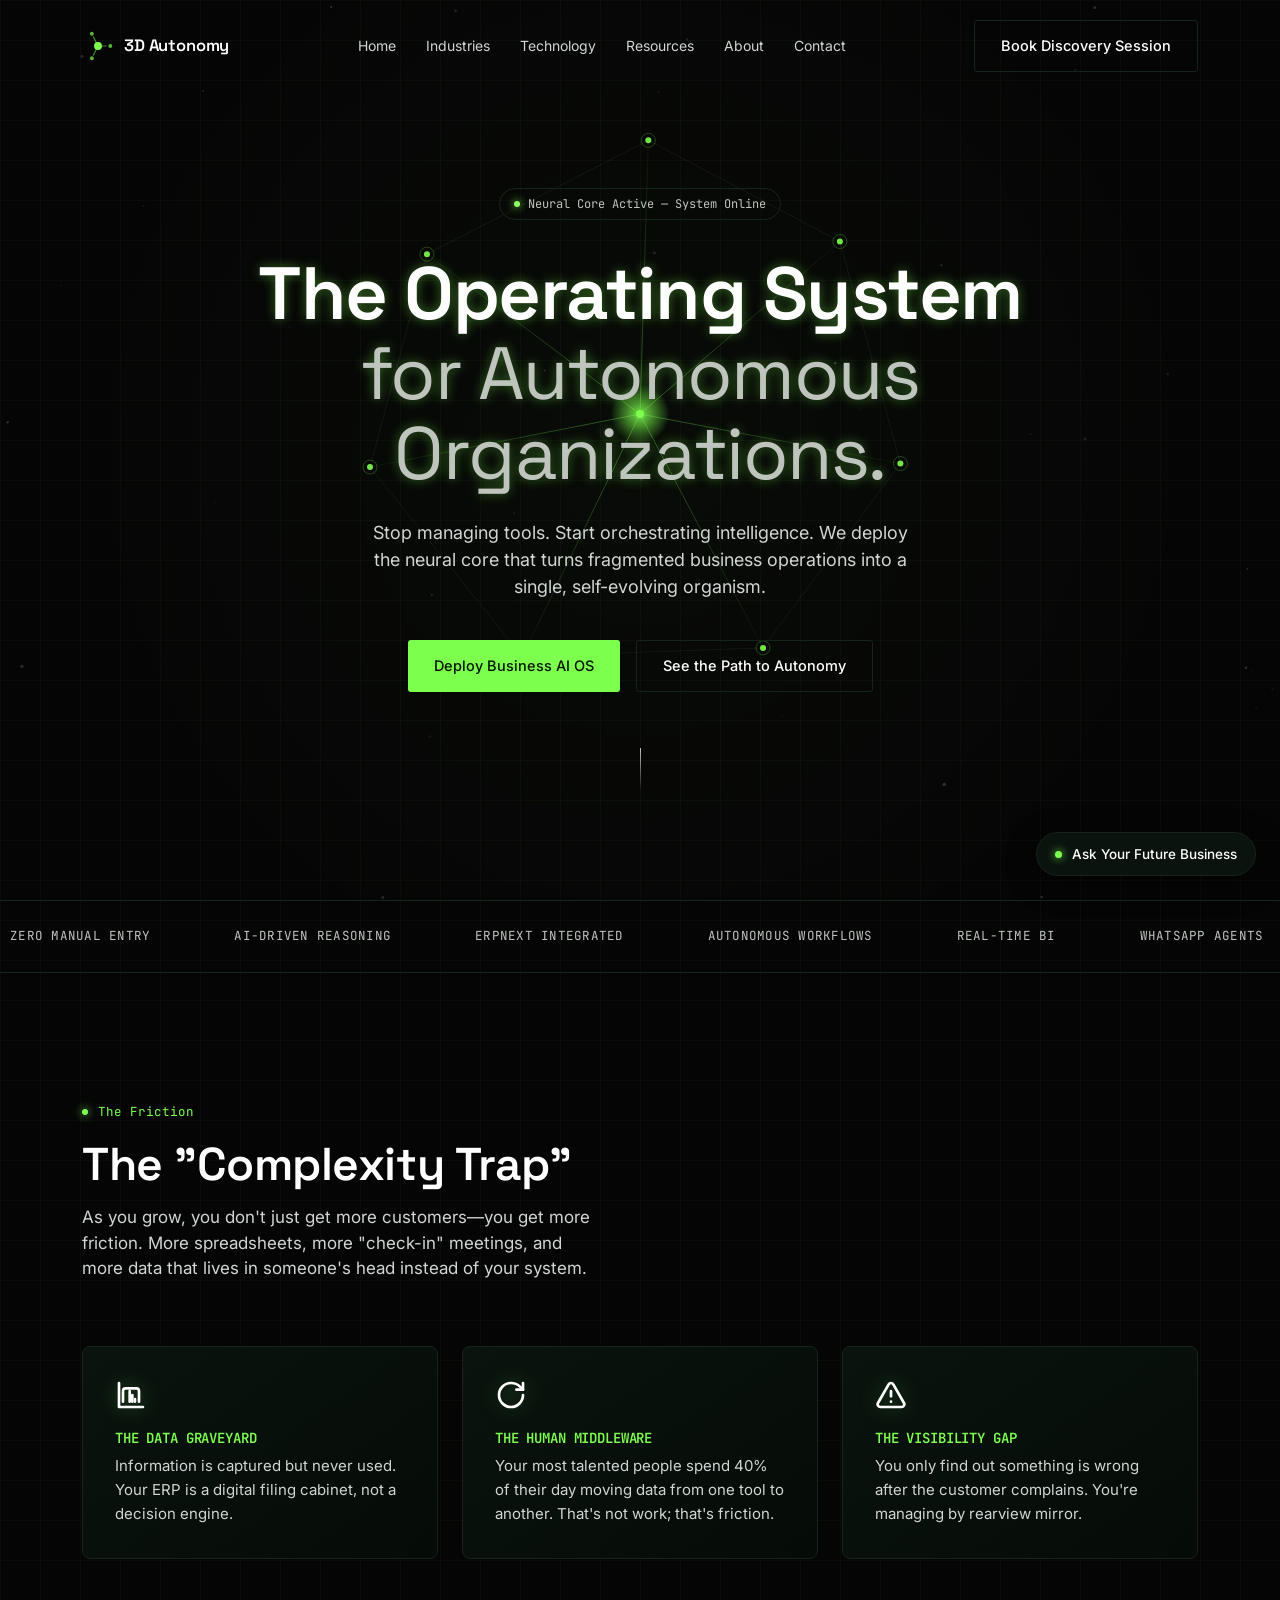
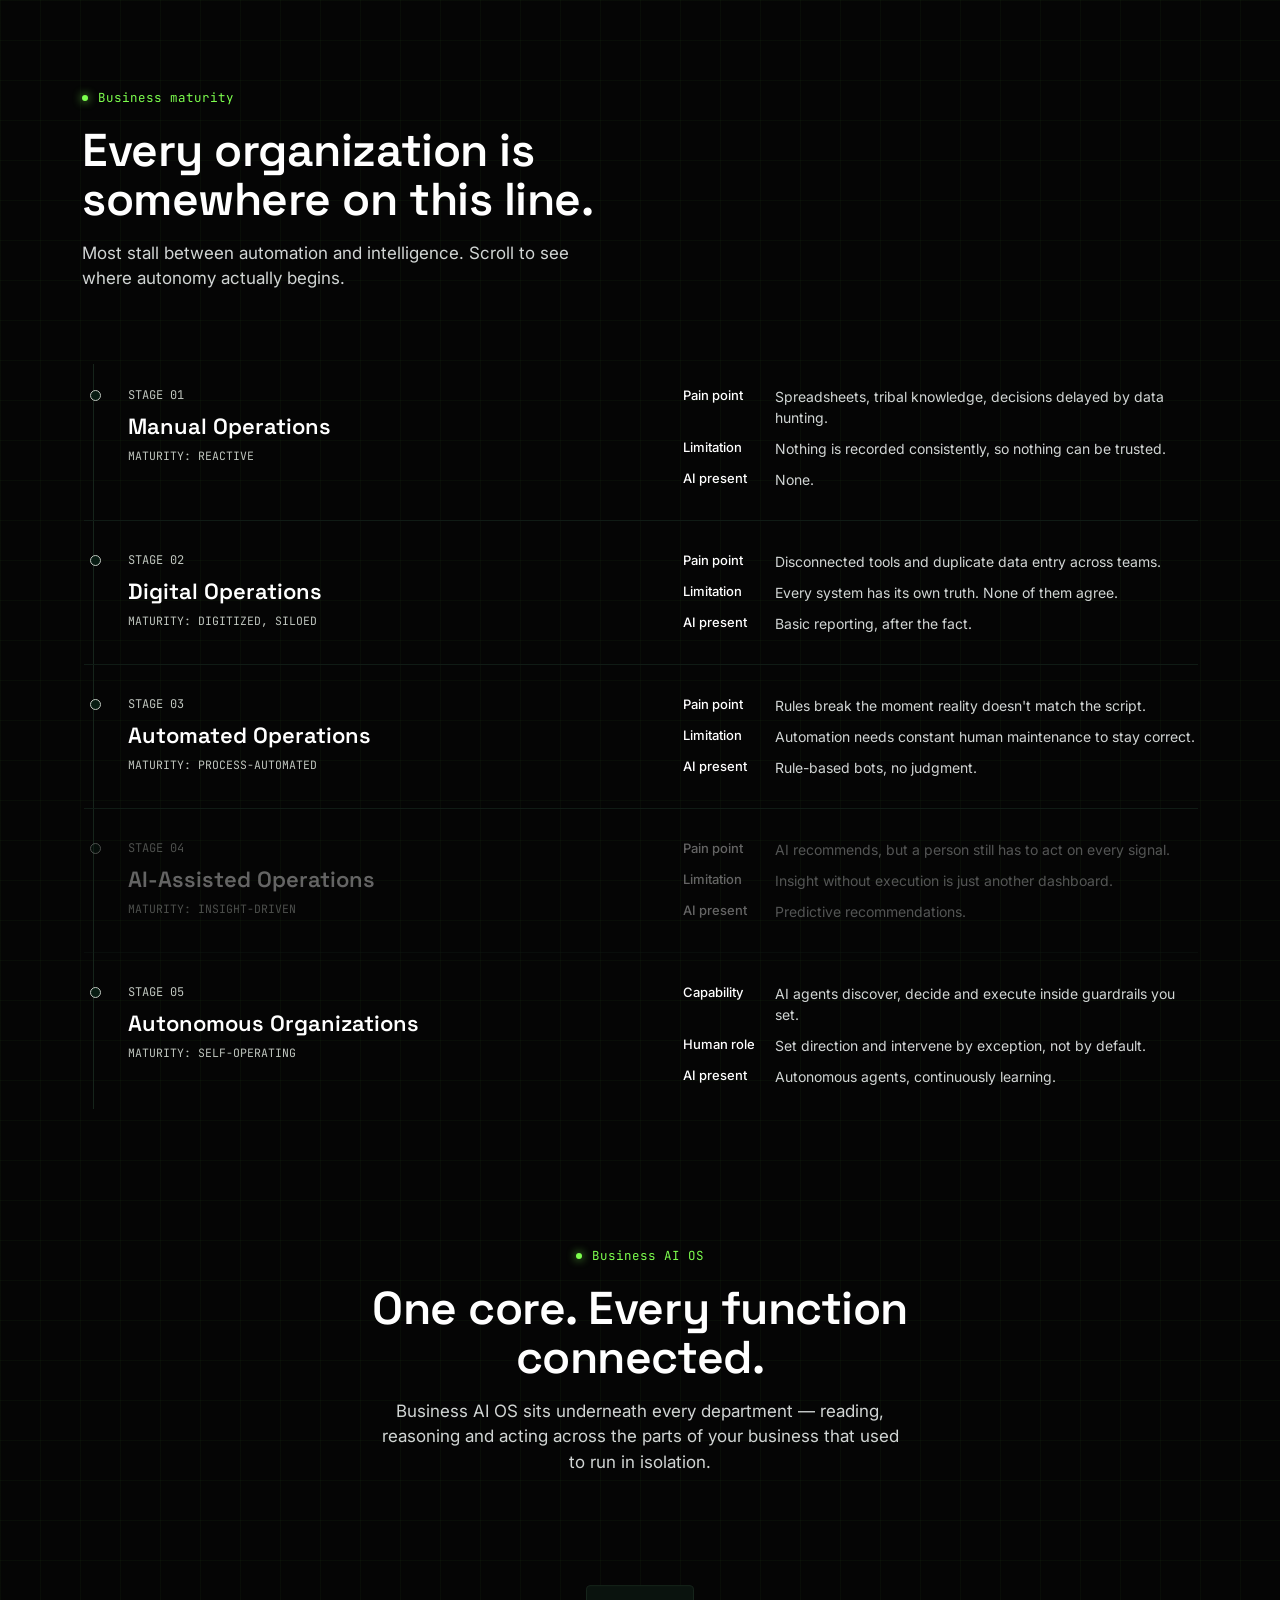
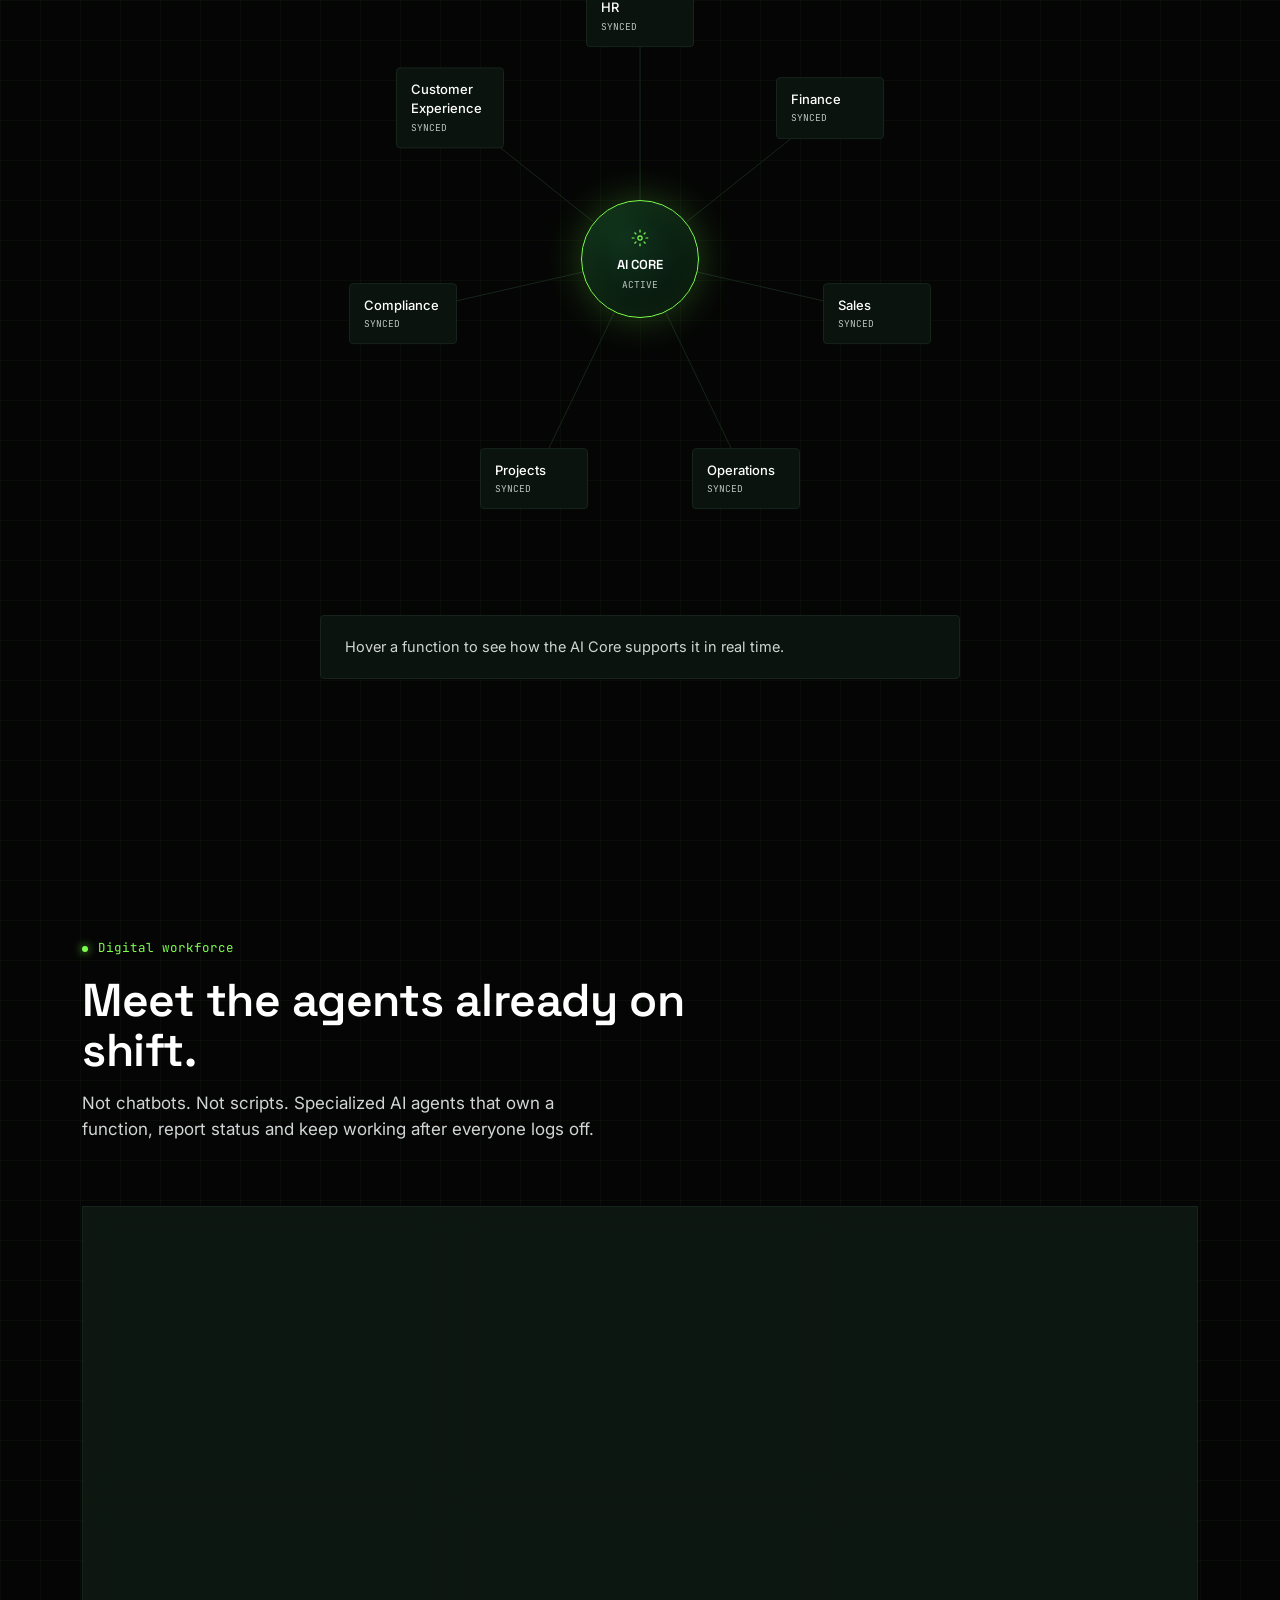
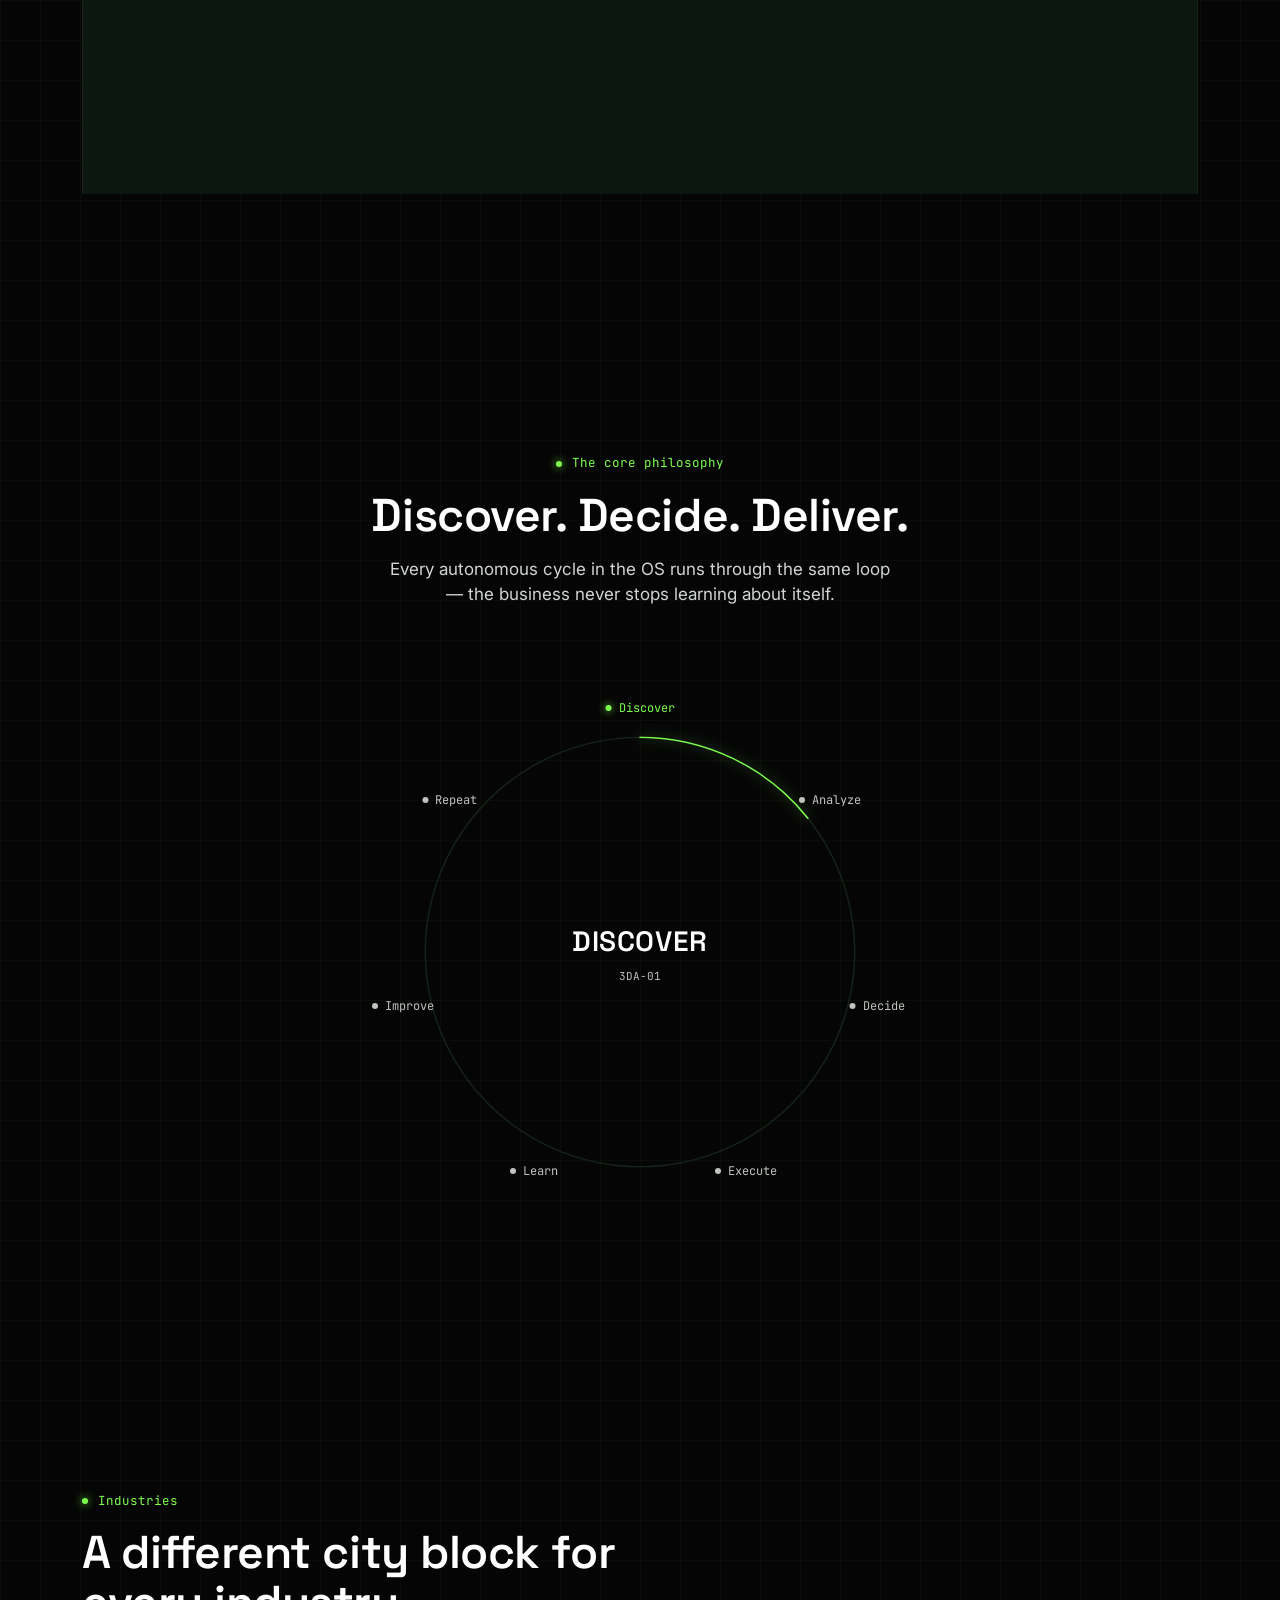
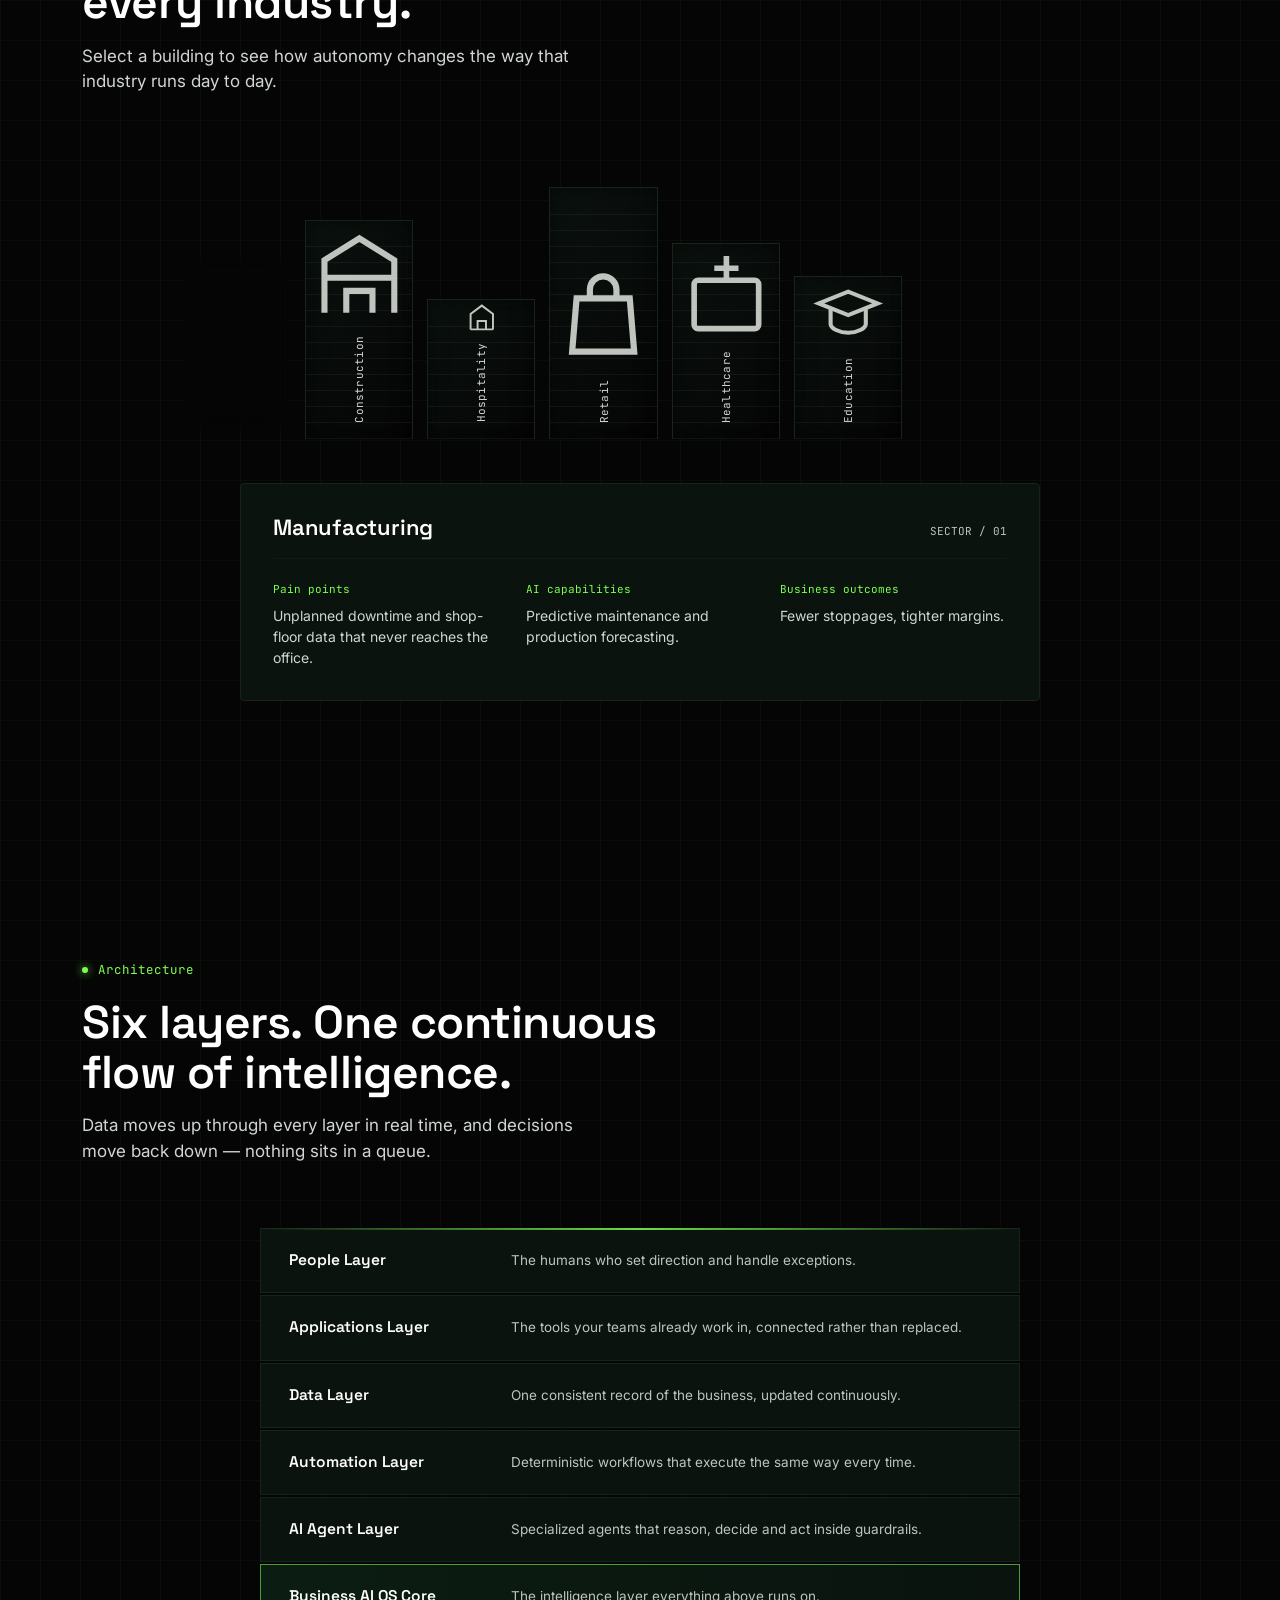
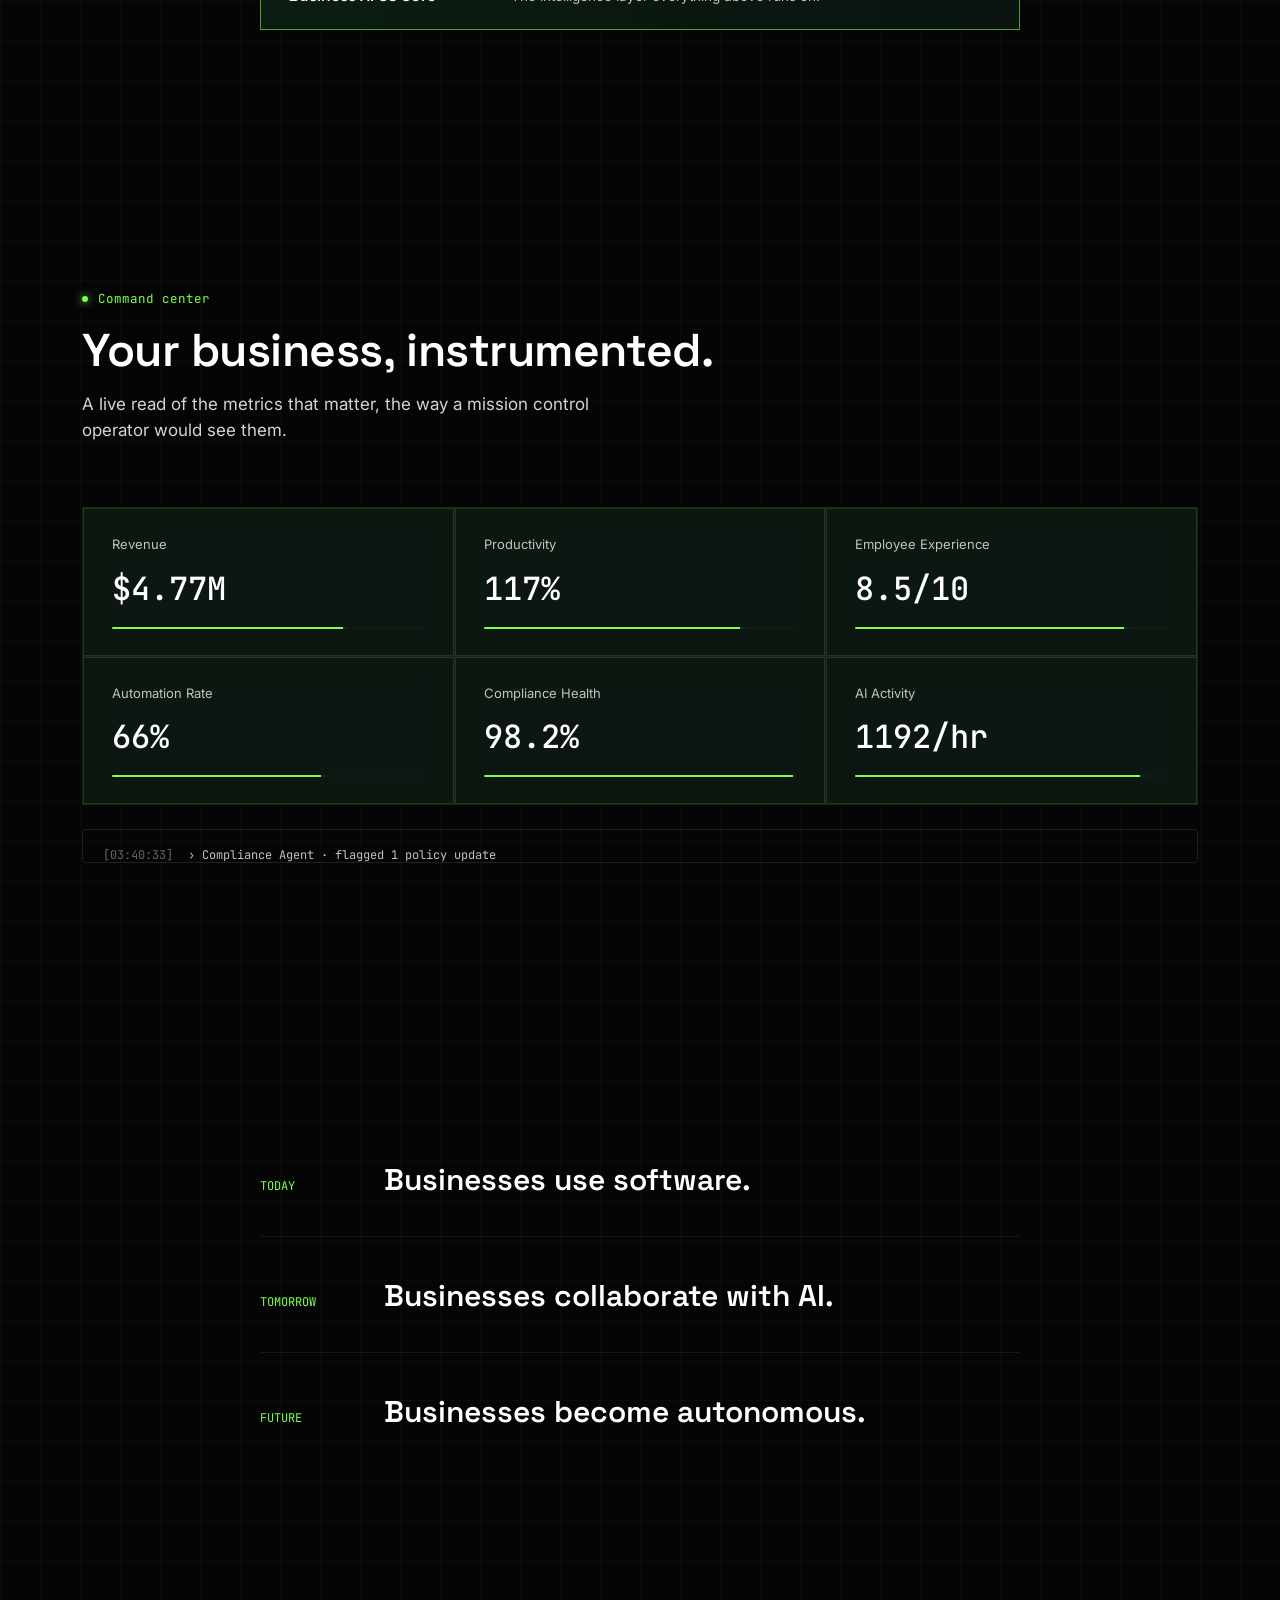
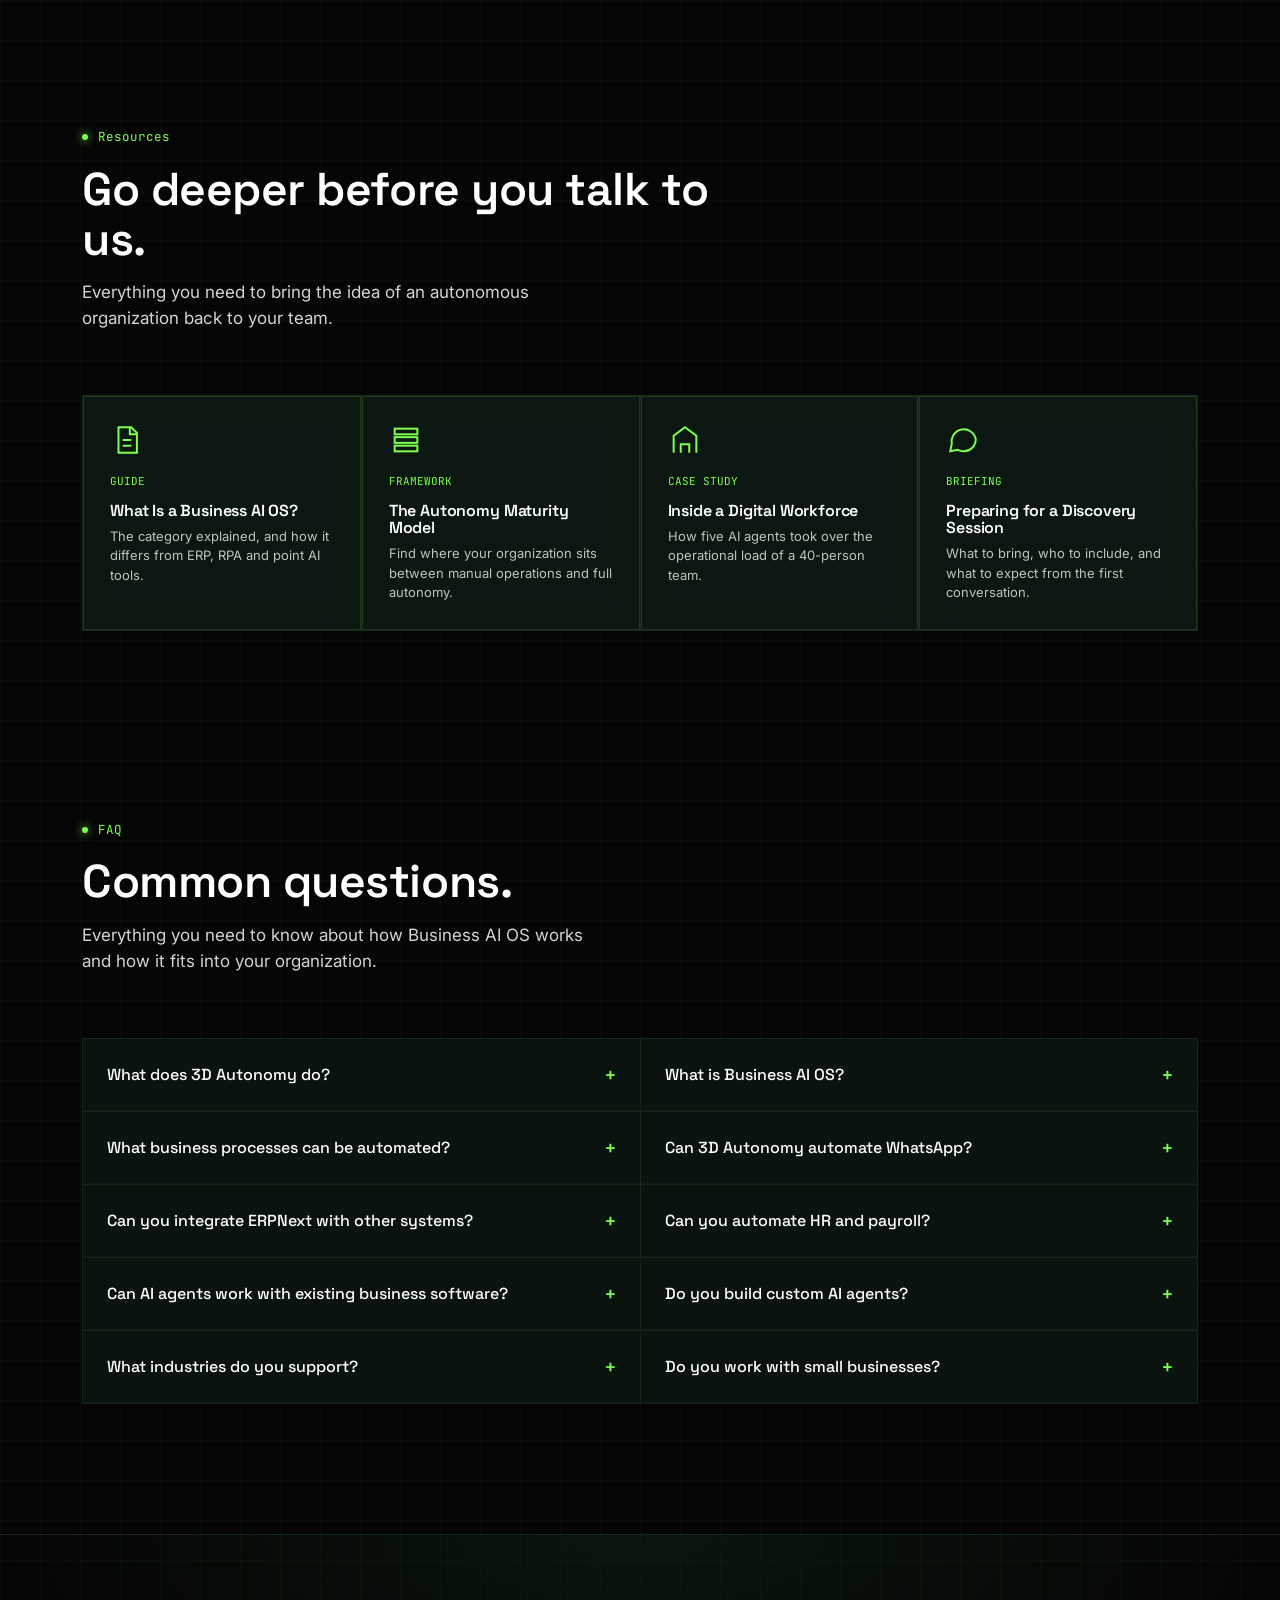
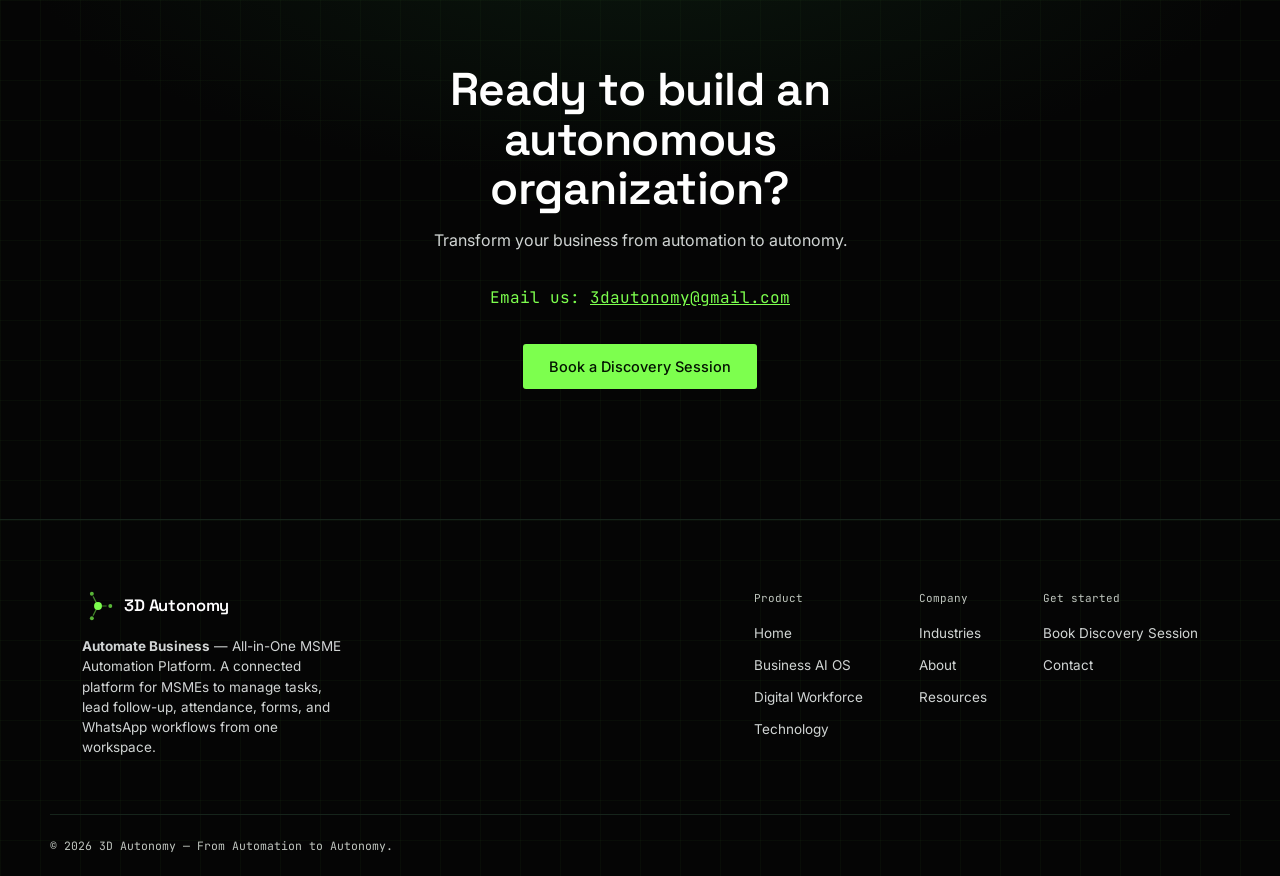
==== commit be3f8f3f: "correct the nav to other html pages" ====
--- a/index.html
+++ b/index.html
@@ -13,7 +13,8 @@
 <meta property="og:url" content="https://3dautonomy.com">
 <meta name="twitter:card" content="summary_large_image">
 <meta name="keywords" content="AI Automation, Business AI OS, AI Agents, ERPNext Integration, MSME Automation, WhatsApp Automation, HR Automation, Payroll Automation, Manufacturing AI, Hospitality AI, Retail AI, Construction AI, Healthcare AI, Education AI">
-<link rel="icon" type="image/svg+xml" href="data:image/svg+xml,%3Csvg xmlns='http://www.w3.org/2000/svg' style='transform:rotate(90deg)' viewBox='0 0 26 26'%3E%3Ccircle cx='13' cy='13' r='3.2' fill='%237DFF4E'/%3E%3Ccircle cx='13' cy='3' r='1.6' fill='%237DFF4E' opacity='0.7'/%3E%3Ccircle cx='23' cy='18' r='1.6' fill='%237DFF4E' opacity='0.7'/%3E%3Ccircle cx='3' cy='18' r='1.6' fill='%237DFF4E' opacity='0.7'/%3E%3Cpath d='M13 6V10.5M13 13L20.8 17M13 13L5.2 17' stroke='%237DFF4E' stroke-width='1' opacity='0.5'/%3E%3C/svg%3E">
+<link rel="icon" type="image/svg+xml" href="[data-uri]">
+<link rel="icon" type="image/png" href="assert/logo.png">
 <link rel="preconnect" href="https://fonts.googleapis.com">
 <link rel="preconnect" href="https://fonts.gstatic.com" crossorigin>
 <link href="https://fonts.googleapis.com/css2?family=Space+Grotesk:wght@400;500;600;700&family=Inter:wght@400;500;600&family=JetBrains+Mono:wght@400;500&display=swap" rel="stylesheet">
@@ -75,10 +76,10 @@
   <canvas id="hero-canvas"></canvas>
   <div class="hero-status" id="heroStatus"><span class="pulse"></span> Neural Core Active — System Online</div>
   <div class="hero-content">
-    <h1 id="heroH1">Stop Running Your Business.<br><span class="accent-line">Start Orchestrating It.</span></h1>
-    <p class="lead" id="heroLead">Most businesses are a collection of disconnected tools and exhausted people. We provide the intelligence layer that turns your operations into a self-evolving organism.</p>
+    <h1 id="heroH1">The Operating System<br><span class="accent-line">for Autonomous Organizations.</span></h1>
+    <p class="lead" id="heroLead">Stop managing tools. Start orchestrating intelligence. We deploy the neural core that turns fragmented business operations into a single, self-evolving organism.</p>
     <div class="hero-ctas" id="heroCtas">
-      <a href="technology.html" class="btn btn-primary">Deploy Business AI OS</a>
+      <a href="./technology.html" class="btn btn-primary">Deploy Business AI OS</a>
       <a href="#evolution" class="btn btn-ghost">See the Path to Autonomy</a>
     </div>
   </div>
@@ -101,18 +102,24 @@
     </div>
     <div class="friction-grid">
       <div class="friction-card reveal">
-        <div class="f-icon">📉</div>
-        <h3>The Data Graveyard</h3>
+        <div class="f-icon">
+          <svg xmlns="http://www.w3.org/2000/svg" width="32" height="32" viewBox="0 0 24 24" fill="none" stroke="currentColor" stroke-width="2" stroke-linecap="round" stroke-linejoin="round"><path d="M3 3v18h18"/><path d="M18 17V9a2 2 0 0 0-2-2H8a2 2 0 0 0-2 2v8"/><path d="M13 17v-5"/><path d="M15 17v-2"/><path d="M11 17v-8"/></svg>
+        </div>
+        <h3 class="mono" style="font-size:14px; color:var(--accent); margin-bottom:8px;">THE DATA GRAVEYARD</h3>
         <p>Information is captured but never used. Your ERP is a digital filing cabinet, not a decision engine.</p>
       </div>
       <div class="friction-card reveal">
-        <div class="f-icon">🔄</div>
-        <h3>The Human Middleware</h3>
+        <div class="f-icon">
+          <svg xmlns="http://www.w3.org/2000/svg" width="32" height="32" viewBox="0 0 24 24" fill="none" stroke="currentColor" stroke-width="2" stroke-linecap="round" stroke-linejoin="round"><path d="M21 12a9 9 0 1 1-9-9c2.52 0 4.93 1 6.74 2.74L21 8"/><path d="M21 3v5h-5"/></svg>
+        </div>
+        <h3 class="mono" style="font-size:14px; color:var(--accent); margin-bottom:8px;">THE HUMAN MIDDLEWARE</h3>
         <p>Your most talented people spend 40% of their day moving data from one tool to another. That's not work; that's friction.</p>
       </div>
       <div class="friction-card reveal">
-        <div class="f-icon">⚠️</div>
-        <h3>The Visibility Gap</h3>
+        <div class="f-icon">
+          <svg xmlns="http://www.w3.org/2000/svg" width="32" height="32" viewBox="0 0 24 24" fill="none" stroke="currentColor" stroke-width="2" stroke-linecap="round" stroke-linejoin="round"><path d="m21.73 18-8-14a2 2 0 0 0-3.48 0l-8 14A2 2 0 0 0 4 21h16a2 2 0 0 0 1.73-3Z"/><line x1="12" y1="9" x2="12" y2="13"/><line x1="12" y1="17" x2="12.01" y2="17"/></svg>
+        </div>
+        <h3 class="mono" style="font-size:14px; color:var(--accent); margin-bottom:8px;">THE VISIBILITY GAP</h3>
         <p>You only find out something is wrong after the customer complains. You're managing by rearview mirror.</p>
       </div>
     </div>
@@ -572,6 +579,7 @@
           <circle cx="13" cy="3" r="1.6" fill="#7DFF4E" opacity="0.7"/>
           <circle cx="23" cy="18" r="1.6" fill="#7DFF4E" opacity="0.7"/>
           <circle cx="3" cy="18" r="1.6" fill="#7DFF4E" opacity="0.7"/>
+          <path d="M13 6V10.5M13 13L20.8 17M13 13L5.2 17" stroke="#7DFF4E" stroke-width="1" opacity="0.5"/>
         </svg>
         3D Autonomy
       </a>
@@ -681,6 +689,6 @@
   </div>
 </div>
 
-<script src="script.js"></script>
-<div id="page-transition"></div><div id="back-to-top" title="Back to top">↑</div></body>
+<div id="page-transition"></div><div id="back-to-top" title="Back to top">↑</div>
+<script src="script.js"></script></body>
 </html>
--- a/style.css
+++ b/style.css
@@ -3,13 +3,14 @@
   --bg-2:#071B12;
   --bg-panel:#0A130E;
   --bg-panel-2:#0D1712;
+  --bg-surface:rgba(10, 19, 14, 0.7);
   --line:#16241B;
   --line-soft:#101B15;
   --accent:#7DFF4E;
   --accent-dim:#4C9E32;
   --success:#8FFF62;
   --text:#FFFFFF;
-  --muted:#B8C0C2;
+  --muted:#D1D5D4;
   --muted-2:#BFC5BE;
   --font-display:'Space Grotesk', sans-serif;
   --font-body:'Inter', sans-serif;
@@ -26,6 +27,10 @@
   line-height:1.5;
   -webkit-font-smoothing:antialiased;
   overflow-x:hidden;
+  background-image:
+    linear-gradient(rgba(125, 255, 78, 0.03) 1px, transparent 1px),
+    linear-gradient(90deg, rgba(125, 255, 78, 0.03) 1px, transparent 1px);
+  background-size: 40px 40px;
 }
 #page-transition{
   position:fixed; inset:0; background:var(--bg); z-index:9999;
@@ -83,7 +88,7 @@
 header.scrolled{background:rgba(5,5,5,0.82); backdrop-filter:blur(14px); border-color:var(--line); padding:14px 0;}
 nav{display:flex; align-items:center; justify-content:space-between; gap:24px;}
 .logo{display:flex; align-items:center; gap:10px; font-family:var(--font-display); font-weight:600; font-size:16.5px; letter-spacing:-0.01em;}
-.logo-mark{width:26px; height:26px; position:relative; transform:rotate(90deg);}
+.logo-mark{width:32px; height:32px; object-fit:contain; transform: rotate(90deg);}
 .nav-links{display:flex; align-items:center; gap:30px; font-size:14px; color:var(--muted);}
 .nav-links a{transition:color .2s;}
 .nav-links a:hover{color:var(--text);}
@@ -107,7 +112,11 @@
 }
 .hero::before{
   content:''; position:absolute; inset:0;
-  background:radial-gradient(ellipse 60% 50% at 50% 40%, rgba(20,50,25,0.55), transparent 70%);
+  background: radial-gradient(circle at center, rgba(125,255,78,0.08) 0%, transparent 70%), 
+              url('https://images.unsplash.com/photo-1451187580459-43490279c0fa?auto=format&fit=crop&w=1600&q=80');
+  background-size: cover; background-position: center;
+  opacity: 0.3;
+  mix-blend-mode: screen;
   pointer-events:none;
 }
 #hero-canvas{position:absolute; inset:0; width:100%; height:100%; z-index:0; opacity:0;}
@@ -124,6 +133,7 @@
 .hero-content h1{
   font-size:clamp(34px,6.2vw,74px); font-weight:600; letter-spacing:-0.02em;
   opacity:0; transform:translateY(16px);
+  text-shadow: 0 0 12px rgba(125, 255, 78, 0.4);
 }
 .hero-content h1 .accent-line{display:block; color:var(--muted-2); font-weight:400;}
 .hero-content p.lead{
@@ -219,9 +229,15 @@
 }
 
 /* ---------- WORKFORCE ---------- */
-.agent-grid{display:grid; grid-template-columns:repeat(3,1fr); gap:1px; background:var(--line); border:1px solid var(--line);}
-.agent-card{background:var(--bg-panel); padding:28px; transition:background .25s;}
-.agent-card:hover{background:var(--bg-panel-2);}
+.agent-grid{display:grid; grid-template-columns:repeat(auto-fit, minmax(300px, 1fr)); gap:1px; background:var(--line); border:1px solid var(--line);}
+.agent-card{
+  background:var(--bg-surface);
+  backdrop-filter: blur(12px);
+  -webkit-backdrop-filter: blur(12px);
+  padding:28px; transition:background .25s, border-color .25s;
+  border: 1px solid rgba(125, 255, 78, 0.15);
+}
+.agent-card:hover{background:var(--bg-panel-2); border-color:var(--accent);}
 .agent-icon{width:38px; height:38px; border-radius:8px; border:1px solid var(--line); display:flex; align-items:center; justify-content:center; color:var(--accent); margin-bottom:18px; background:rgba(125,255,78,0.05);}
 .agent-icon svg{width:19px; height:19px;}
 .agent-card-ghost{opacity:0.5;}
@@ -257,19 +273,37 @@
 
 /* ---------- INDUSTRIES / CITY ---------- */
 .city{position:relative; display:flex; align-items:flex-end; justify-content:center; gap:14px; height:280px; padding:0 10px 0;}
+@media (max-width:780px){
+  .city{height:320px;}
+}
 .city-buildings{display:flex; align-items:flex-end; gap:14px; height:100%; width:100%; max-width:720px; margin:0 auto;}
 .building{
-  flex:1; height:var(--h); background:linear-gradient(180deg, var(--bg-panel-2), var(--bg-panel));
+  flex:1; height:var(--h); 
+  background:linear-gradient(135deg, rgba(13, 23, 18, 0.7), rgba(5, 5, 5, 0.8));
+  backdrop-filter: blur(10px);
   border:1px solid var(--line); border-bottom:none; position:relative; display:flex; flex-direction:column; align-items:center; justify-content:flex-end;
-  gap:10px; padding-bottom:16px; transition:border-color .25s, background .25s, transform .25s; color:var(--muted-2);
-}
-.b-icon{width:20px; height:20px; flex-shrink:0; transition:color .25s;}
-.building.active .b-icon, .building:hover .b-icon{color:var(--accent);}
+  gap:10px; padding-bottom:16px; transition:all .4s var(--ease); color:var(--muted-2);
+  box-shadow: inset 0 0 20px rgba(0,0,0,0.5);
+}
+.b-img{
+  width: 48px; height: 48px; min-width: 40px; max-width: 56px;
+  border-radius:50%; object-fit:cover; 
+  border:2px solid var(--line); transition:all .3s var(--ease);
+  margin-bottom:8px; filter: grayscale(0.3) brightness(0.8);
+}
+.building:hover .b-img, .building.active .b-img{
+  border-color:var(--accent); filter: grayscale(0) brightness(1.1);
+  box-shadow: 0 0 15px var(--accent); transform: scale(1.1);
+}
 .building::before{
   content:''; position:absolute; top:14px; left:0; right:0; bottom:0;
   background-image:repeating-linear-gradient(0deg, rgba(184,192,194,0.07) 0px, rgba(184,192,194,0.07) 1px, transparent 1px, transparent 16px);
 }
-.building:hover, .building.active{border-color:var(--accent); transform:translateY(-4px); background:linear-gradient(180deg,#0F231A,var(--bg-panel));}
+.building:hover, .building.active{
+  border-color:var(--accent); transform:translateY(-8px); 
+  background:linear-gradient(135deg, rgba(20, 50, 30, 0.6), rgba(5, 5, 5, 0.9));
+  box-shadow: 0 10px 30px rgba(0,0,0,0.5), 0 0 20px rgba(125,255,78,0.1);
+}
 .building.active::after{content:''; position:absolute; top:-1px; left:-1px; right:-1px; height:2px; background:var(--accent); box-shadow:0 0 10px var(--accent);}
 .b-label{font-family:var(--font-mono); font-size:11px; color:var(--muted); writing-mode:vertical-lr; transform:rotate(180deg); letter-spacing:0.02em;}
 .building.active .b-label{color:var(--accent);}
@@ -307,8 +341,14 @@
 .technology .wrap, .command .wrap{position:relative; z-index:1;}
 
 /* ---------- COMMAND CENTER ---------- */
-.cc-grid{display:grid; grid-template-columns:repeat(3,1fr); gap:1px; background:var(--line); border:1px solid var(--line);}
-.cc-card{background:var(--bg-panel); padding:26px 28px;}
+.cc-grid{display:grid; grid-template-columns:repeat(auto-fit, minmax(280px, 1fr)); gap:1px; background:var(--line); border:1px solid var(--line);}
+.cc-card{
+  background:var(--bg-surface);
+  backdrop-filter: blur(12px);
+  -webkit-backdrop-filter: blur(12px);
+  padding:26px 28px;
+  border: 1px solid rgba(125, 255, 78, 0.15);
+}
 .cc-label{font-size:13px; color:var(--muted-2); margin-bottom:10px;}
 .cc-value{font-size:clamp(24px,2.6vw,32px); font-weight:500; color:var(--text); margin-bottom:14px;}
 .cc-bar{height:2px; background:var(--line-soft); border-radius:2px; overflow:hidden;}
@@ -387,9 +427,15 @@
 [id]{scroll-margin-top:96px;}
 
 /* ---------- RESOURCES ---------- */
-.resources-grid{display:grid; grid-template-columns:repeat(4,1fr); gap:1px; background:var(--line); border:1px solid var(--line);}
-.resource-card{background:var(--bg-panel); padding:26px; transition:background .25s, border-color .25s;}
-.resource-card:hover{background:var(--bg-panel-2);}
+.resources-grid{display:grid; grid-template-columns:repeat(auto-fit, minmax(250px, 1fr)); gap:1px; background:var(--line); border:1px solid var(--line);}
+.resource-card{
+  background:var(--bg-surface);
+  backdrop-filter: blur(12px);
+  -webkit-backdrop-filter: blur(12px);
+  padding:26px; transition:background .25s, border-color .25s;
+  border: 1px solid rgba(125, 255, 78, 0.15);
+}
+.resource-card:hover{background:var(--bg-panel-2); border-color:var(--accent);}
 .resource-icon{width:34px; height:34px; color:var(--accent); margin-bottom:16px;}
 .resource-icon svg{width:100%; height:100%;}
 .resource-tag{font-family:var(--font-mono); font-size:11px; color:var(--accent); margin-bottom:12px;}
